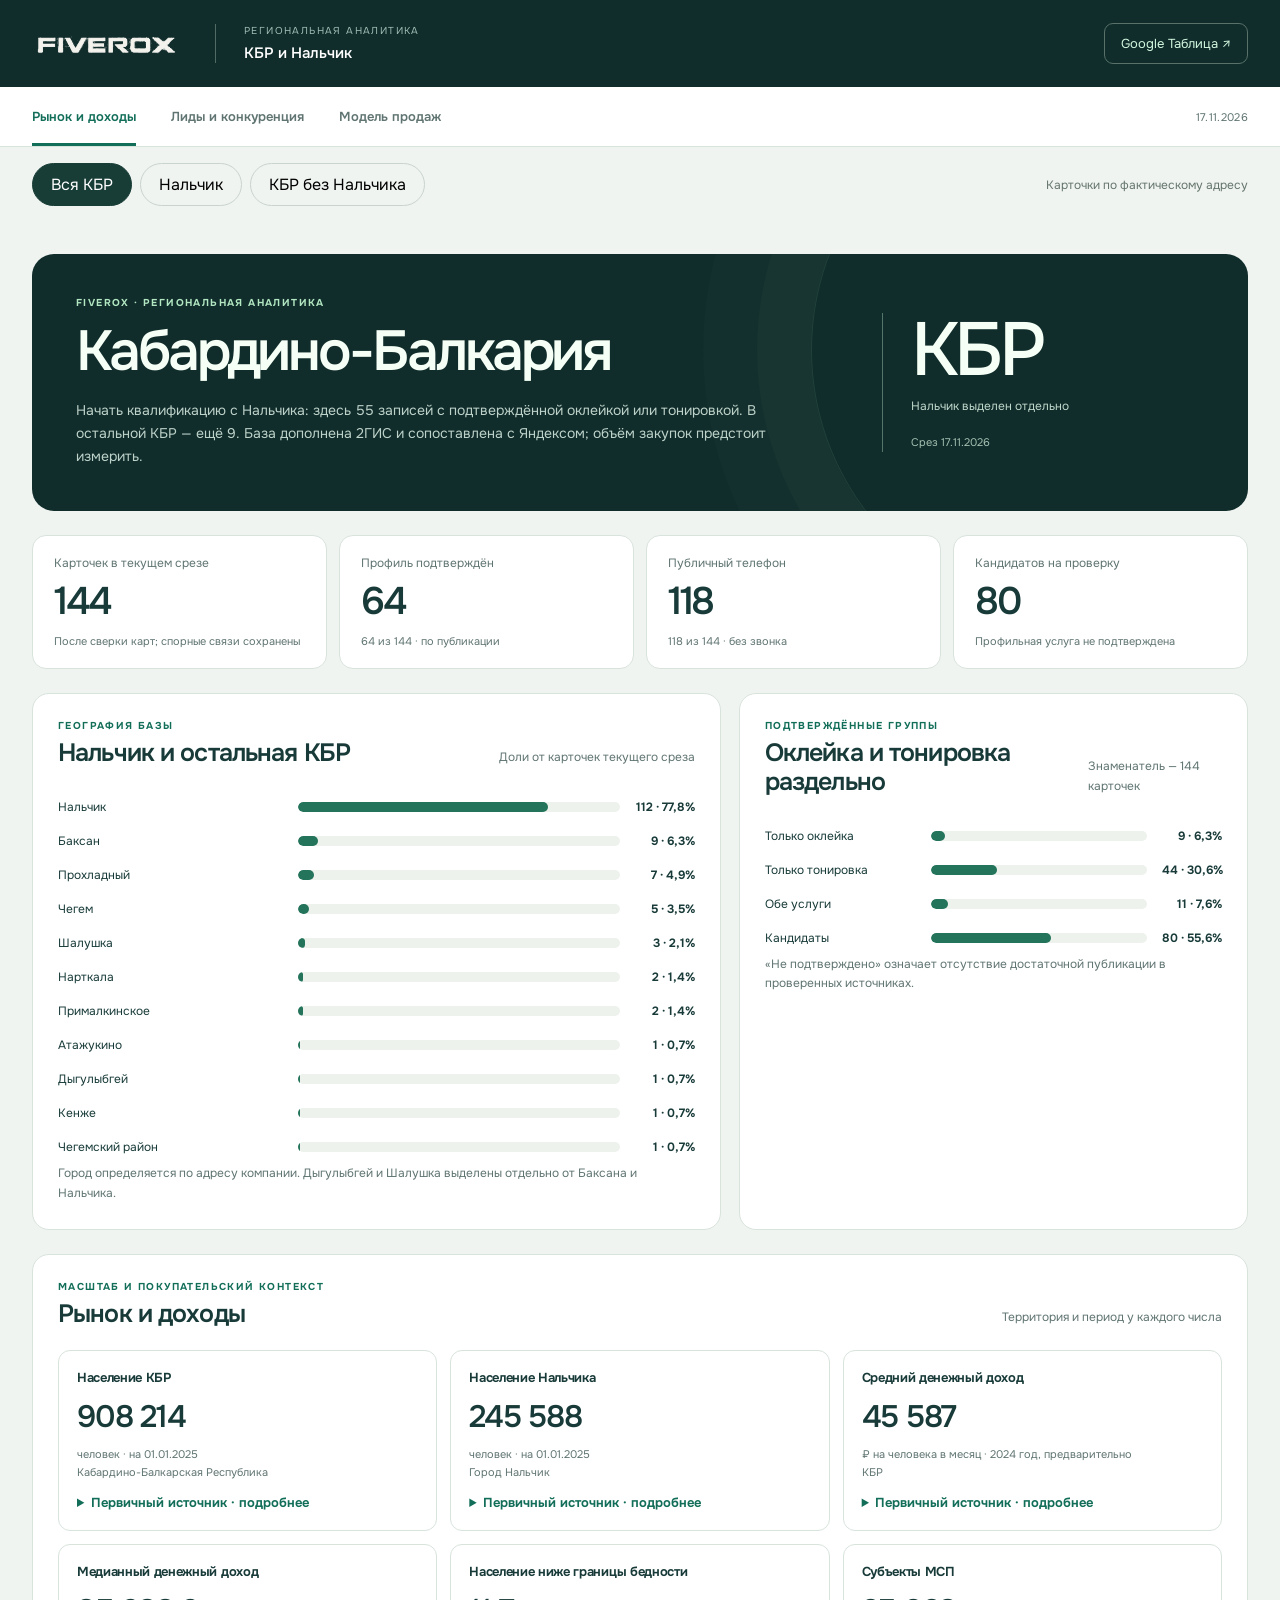
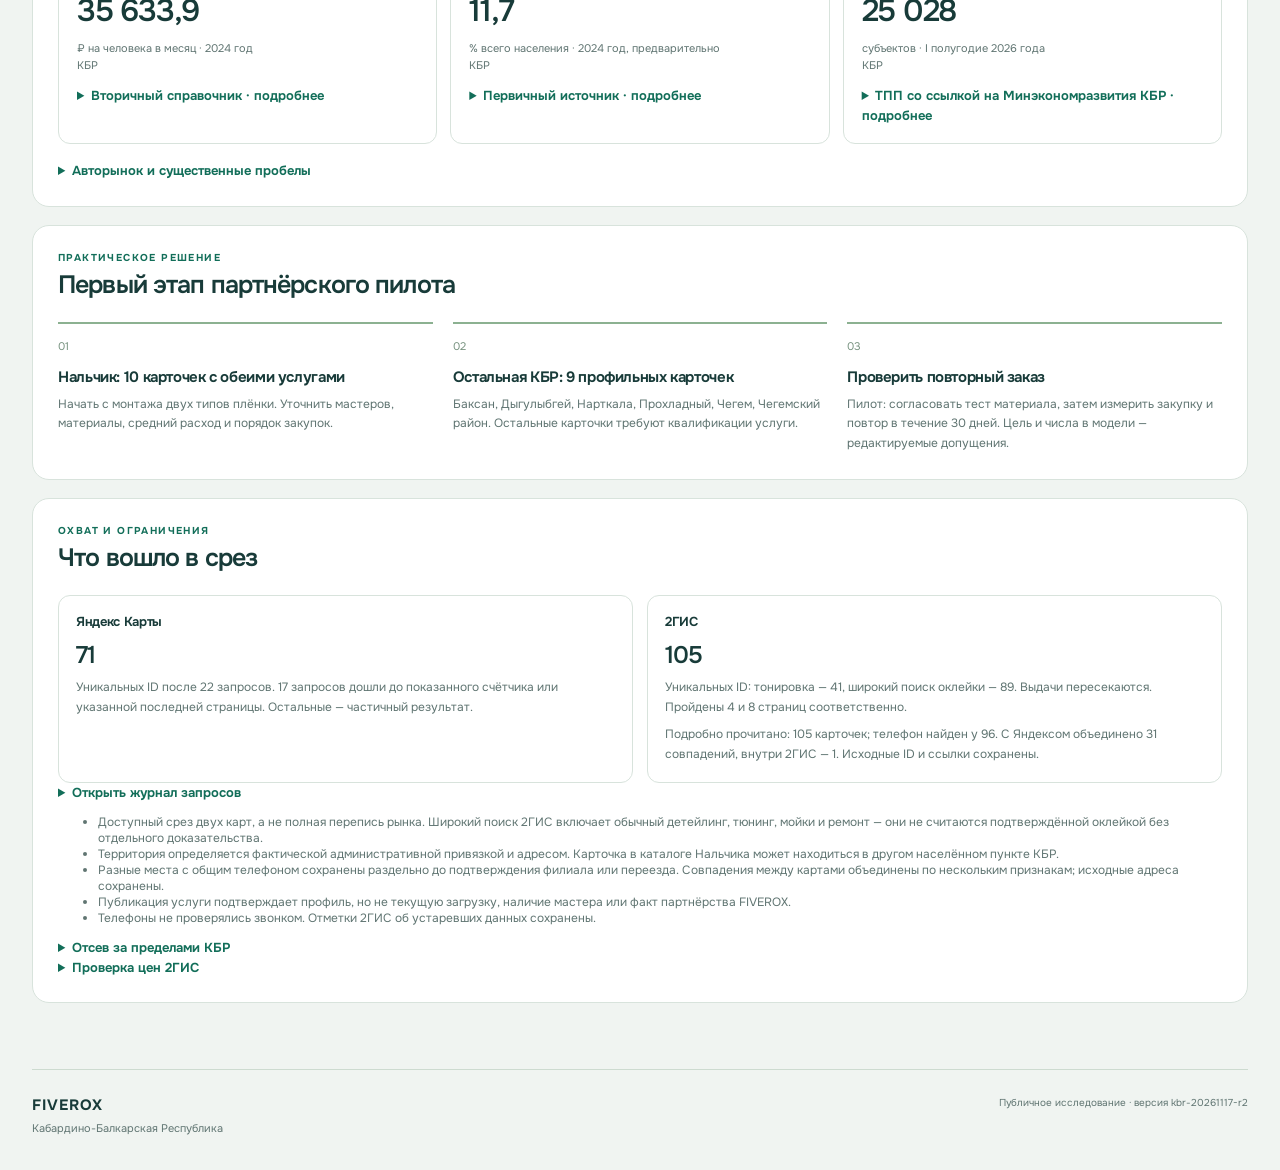
==== index.html @ 587e1ce0 "Publish FIVEROX KBR and Nalchik dashboard: 144 records, 17.11.2026" ====
<!doctype html><html lang="ru"><head><meta charset="utf-8"><meta name="viewport" content="width=device-width,initial-scale=1"><meta name="theme-color" content="#17382e"><title>FIVEROX · КБР и Нальчик</title><meta name="description" content="База партнёров FIVEROX по КБР: Нальчик отдельно, подтверждения оклейки и тонировки, публичные контакты, цены и модель продаж."><style>@font-face{font-family:Onest;src:url('[data-uri]') format('truetype');font-weight:100 900;font-display:swap}
:root{font-family:Onest,Arial,sans-serif;color:#183b39;background:#f0f4f1;--ink:#183b39;--muted:#607572;--line:#d8e3dc;--green:#126e59;--mint:#b8f3cc;--dark:#102c2b;--white:#fff;--amber:#876323;color-scheme:light}
*{box-sizing:border-box}body{margin:0}a{color:var(--green);text-underline-offset:3px}button,input,select{font:inherit}button,select{cursor:pointer}button,a,input,select{touch-action:manipulation}button:focus-visible,a:focus-visible,input:focus-visible,select:focus-visible,summary:focus-visible{outline:3px solid #4b9982;outline-offset:4px}p,h1,h2,h3{margin:0}p{line-height:1.65}.container{width:min(1280px,calc(100% - 64px));margin-inline:auto}.skip{position:fixed;top:-100px;left:20px;z-index:50;background:white;padding:14px}.skip:focus{top:8px}.reading-progress{position:fixed;top:0;left:0;right:0;height:3px;z-index:20}.reading-progress span{display:block;height:100%;background:#91dba5;width:0}.masthead{background:var(--dark);color:white}.brand-row{min-height:87px;display:flex;align-items:center;gap:30px}.brand-row img{display:block;width:153px;height:auto}.region-label{border-left:1px solid #506b65;padding-left:28px;display:grid;gap:6px}.region-label span{font-size:10px;letter-spacing:.14em;text-transform:uppercase;color:#a1bdb5}.region-label strong{font-size:15px;font-weight:550}.sheet-link{margin-left:auto;border:1px solid #58726a;border-radius:9px;padding:11px 16px;color:#d0f6de;text-decoration:none;font-size:13px}.sheet-link span{margin-left:14px}.nav-shell{background:#fff;border-bottom:1px solid var(--line);position:sticky;top:0;z-index:5}.navigation{display:flex;gap:35px;align-items:stretch;min-height:59px}.navigation>a{display:flex;align-items:center;color:var(--muted);font-size:13px;text-decoration:none;position:relative;font-weight:600;white-space:nowrap}.navigation>a[aria-current]{color:var(--green)}.navigation>a[aria-current]:after{content:'';position:absolute;height:3px;background:var(--green);bottom:0;left:0;right:0}.snapshot{margin-left:auto;align-self:center;font-size:11px;letter-spacing:.03em;color:var(--muted)}main{padding-block:32px 48px;min-height:70vh}.hero{display:grid;grid-template-columns:1.65fr .7fr;gap:48px;background:var(--dark);border-radius:22px;color:#f5fff5;overflow:hidden;padding:42px 44px;margin-bottom:24px;position:relative}.hero:after{content:'';position:absolute;right:-95px;top:-170px;width:530px;height:530px;border:1px solid #80ba8f25;border-radius:50%;box-shadow:0 0 0 54px #80ba8f0a,0 0 0 108px #80ba8f07;pointer-events:none}.eyebrow{font-size:10px;letter-spacing:.14em;text-transform:uppercase;font-weight:700;color:var(--green);margin-bottom:12px}.hero .eyebrow{color:#b2e7c2}h1{font-size:clamp(33px,4.4vw,59px);letter-spacing:-.055em;line-height:1.07;font-weight:570;max-width:800px}.hero p{font-size:14px;color:#bdd2c9;max-width:730px;margin-top:18px}.hero .button{margin-top:24px;background:var(--mint);color:#183b2a;border:0}.hero-side{align-self:center;position:relative;z-index:1;border-left:1px solid #54766a;padding-left:28px}.hero-side>strong{font-size:75px;letter-spacing:-.07em;line-height:1;font-weight:500}.hero-side>span{display:block;color:#bfd7ca;font-size:12px;margin-top:10px}.hero-side small{display:block;margin-top:20px;color:#a3bfb0;font-size:11px;line-height:1.6}.metrics{display:grid;grid-template-columns:repeat(4,minmax(0,1fr));gap:12px;margin-bottom:24px}.metric{background:white;border:1px solid var(--line);border-radius:14px;padding:19px 21px;min-width:0}.metric span{display:block;font-size:12px;color:var(--muted)}.metric strong{display:block;font-size:clamp(28px,3vw,40px);font-weight:550;letter-spacing:-.06em;line-height:1.15;margin-block:9px}.metric small{display:block;font-size:11px;line-height:1.5;color:var(--muted)}.metric.accent{background:#e0edde;border-color:#c8ddc6}.panel{background:white;border:1px solid var(--line);border-radius:17px;padding:25px;margin-bottom:18px;min-width:0}.section-head{display:flex;justify-content:space-between;align-items:end;gap:24px;margin-bottom:22px}.section-head .eyebrow{margin-bottom:7px}h2{font-size:25px;line-height:1.15;letter-spacing:-.035em;font-weight:600}h3{font-size:18px;letter-spacing:-.025em;font-weight:650}.section-head p,.note{font-size:12px;color:var(--muted)}.split{display:grid;grid-template-columns:1.15fr .85fr;gap:18px;margin-bottom:6px}.equal{grid-template-columns:1fr 1fr}.chart-list{list-style:none;margin:0;padding:0}.bar-row{display:grid;grid-template-columns:minmax(110px,1.05fr) minmax(25px,1.5fr) 60px;align-items:center;gap:15px;padding:9px 0}.bar-row .label{font-size:12px;text-align:left}.bar-row .number{font-size:12px;font-weight:650;text-align:right;white-space:nowrap}.track{height:10px;border-radius:5px;background:#edf2ed;overflow:hidden}.track>span{display:block;width:var(--value);height:100%;background:#24735b;border-radius:5px}.bar-row button{border:0;background:none;padding:0;text-align:left;color:var(--green);font-size:12px;text-decoration:underline;text-decoration-style:dotted;text-underline-offset:4px}.legend{display:flex;gap:18px;flex-wrap:wrap;font-size:11px;color:var(--muted);margin-top:18px}.legend b{color:var(--ink);font-weight:650}.notice{font-size:12px;line-height:1.65;background:#f0f6ee;border-left:3px solid #719d6e;border-radius:0 8px 8px 0;padding:13px 15px;color:#415c4b}.notice.amber{background:#fcf8eb;border-color:#b69246;color:#715b30}.coverage{display:grid;grid-template-columns:1fr 1fr;gap:14px;margin-top:18px}.coverage-item{border:1px solid var(--line);border-radius:12px;padding:17px}.coverage-item strong{font-size:24px;letter-spacing:-.04em;font-weight:550}.coverage-item h3{font-size:13px;margin-bottom:10px}.coverage-item p{font-size:12px;color:var(--muted);margin-top:8px}.text-link{font-size:12px}.macro-grid{display:grid;grid-template-columns:repeat(3,minmax(0,1fr));gap:13px}.macro-card{border:1px solid var(--line);border-radius:12px;padding:18px}.macro-card .macro-value{display:block;font-size:31px;letter-spacing:-.04em;margin:10px 0;font-weight:550}.macro-card h3{font-size:13px;line-height:1.4}.macro-card p{font-size:11px;color:var(--muted);line-height:1.55}.macro-card a{font-size:11px}.gaps{margin-top:17px}.gaps li{font-size:12px;line-height:1.65;margin-block:7px;color:var(--muted)}.button{display:inline-flex;justify-content:center;align-items:center;gap:12px;border:1px solid #c5d4c8;background:#f5f8f2;color:#245b40;border-radius:8px;padding:10px 14px;font-size:12px;font-weight:650;text-decoration:none;line-height:1.3}.button:hover{background:#e6f1df}.button.secondary{background:white}.toolbar{display:grid;grid-template-columns:1.5fr repeat(3,minmax(0,1fr));gap:12px}.toolbar.secondary{grid-template-columns:repeat(3,minmax(0,1fr))}.toolbar+.toolbar{margin-top:13px}label{display:grid;gap:7px;font-size:11px;color:var(--muted);font-weight:600}input,select{width:100%;min-width:0;min-height:43px;border:1px solid #c5d5c8;background:#fff;border-radius:8px;padding:10px 11px;color:var(--ink);font-size:13px}input:hover,select:hover{border-color:#689d81}.filter-tools{display:flex;justify-content:space-between;gap:14px;align-items:center;margin-top:18px}.filter-count{font-size:12px;color:var(--muted)}.filter-count strong{color:var(--ink)}.filter-actions{display:flex;gap:8px}.selection-stats{display:flex;flex-wrap:wrap;gap:16px 24px;font-size:12px;padding:0 2px 20px;color:var(--muted)}.selection-stats strong{color:var(--ink);font-weight:650}.cards{display:grid;grid-template-columns:repeat(3,minmax(0,1fr));gap:14px;margin-bottom:24px}.lead{background:white;border:1px solid var(--line);border-radius:14px;padding:20px;display:flex;flex-direction:column;min-width:0;gap:12px}.lead-top{display:flex;align-items:start;gap:10px;justify-content:space-between}.lead h3{font-size:20px;overflow-wrap:anywhere}.lead-id{font-size:10px;color:#789085;margin-top:6px}.priority{flex:none;border-radius:5px;padding:5px 7px;background:#edf1eb;font-size:10px;color:#586e60;font-weight:750}.priority.A{color:#236239;background:#ddf1d9}.priority.C{color:#7b7159;background:#f5f0e6}.pills{display:flex;flex-wrap:wrap;gap:6px}.pill{border-radius:100px;padding:5px 8px;font-size:10px;line-height:1.3;font-weight:650;background:#e1f1df;color:#2f683b}.pill.pending{background:#f5efdf;color:#7a632d}.pill.neutral{background:#edf2ed;color:#5d7366}.lead .address{font-size:12px;line-height:1.6;color:var(--muted);min-height:39px;overflow-wrap:anywhere}.lead .phone{font-size:13px;color:var(--ink);text-decoration:none;font-weight:600}.lead .phone.unknown{font-size:12px;font-weight:400;color:var(--muted)}.source-row{display:flex;flex-wrap:wrap;gap:12px;font-size:11px}.lead .card-note{font-size:11px;color:var(--muted);line-height:1.6}.lead>.button{align-self:flex-start;margin-top:auto}.lead .price-note{font-size:11px;color:var(--muted);border-top:1px solid var(--line);padding-top:12px}.empty{border:1px dashed #a4bda7;border-radius:14px;padding:35px;text-align:center;background:#fff;margin-bottom:24px}.empty p{font-size:13px;color:var(--muted);margin-bottom:15px}details>summary{color:var(--green);font-weight:650;font-size:13px;cursor:pointer;line-height:1.5}details[open]>summary{margin-bottom:18px}.pending-grid{display:grid;grid-template-columns:repeat(2,minmax(0,1fr));gap:12px}.pending-card{border:1px solid var(--line);border-radius:11px;padding:16px}.pending-card h3{font-size:14px;margin-bottom:8px}.pending-card p{font-size:12px;color:var(--muted);margin-bottom:8px}.table-wrap{overflow:auto}table{width:100%;border-collapse:collapse;font-size:12px;min-width:620px}td,th{padding:13px 12px;border-bottom:1px solid var(--line);text-align:left;vertical-align:top;line-height:1.5}th{font-size:10px;letter-spacing:.05em;color:var(--muted);background:#f4f7f1;font-weight:650}.model-grid{display:grid;grid-template-columns:1.15fr .85fr;gap:18px}.model-inputs{display:grid;grid-template-columns:repeat(3,minmax(0,1fr));gap:13px}.model-inputs .wide{grid-column:1/-1}.model-output{background:var(--dark);border-radius:15px;padding:26px;color:#f7fff8;position:sticky;top:82px;align-self:start}.model-output .eyebrow{color:#bce1bf}.model-output .output-item{padding:18px 0;border-bottom:1px solid #38544c}.model-output .output-item:last-child{border:0}.output-item span{display:block;font-size:12px;color:#a9c6b6}.output-item strong{display:block;font-size:35px;letter-spacing:-.05em;font-weight:500;margin-top:7px}.output-item.main strong{color:#bcf3c8;font-size:46px}.model-output small{display:block;font-size:11px;line-height:1.6;margin-top:18px;color:#a9c6b6}.error{color:#923f32;font-size:12px;padding:13px;background:#fff0eb;border:1px solid #e1b7a9;border-radius:8px;margin-top:14px}.error[hidden]{display:none}.scenario-grid{display:grid;grid-template-columns:repeat(3,minmax(0,1fr));gap:13px}.scenario-card{border:1px solid var(--line);padding:18px;border-radius:12px}.scenario-card h3{font-size:14px;margin-bottom:10px}.scenario-card strong{font-size:24px;letter-spacing:-.04em}.scenario-card p{font-size:11px;color:var(--muted);margin-top:7px}.plan{display:grid;grid-template-columns:repeat(3,minmax(0,1fr));gap:20px;counter-reset:step}.plan>div{border-top:2px solid #8cb191;padding-top:15px}.plan>div:before{counter-increment:step;content:'0' counter(step);display:block;font-size:11px;color:#789380;margin-bottom:14px}.plan h3{font-size:15px;margin-bottom:8px}.plan p{font-size:12px;color:var(--muted)}.footer{border-top:1px solid #cddbd0;display:flex;justify-content:space-between;gap:20px;align-items:start;padding-block:25px 35px;color:var(--muted);font-size:11px}.footer strong{display:block;color:var(--ink);font-size:15px;margin-bottom:6px;letter-spacing:.06em}.footer p{font-size:10px}dialog{color:var(--ink);width:min(760px,calc(100% - 28px));max-height:88dvh;padding:33px;border:1px solid var(--line);border-radius:18px;overflow:auto}dialog::backdrop{background:#0b2427ad;backdrop-filter:blur(3px)}.close{position:absolute;top:13px;right:13px;width:33px;height:33px;border:0;border-radius:50%;background:#edf4eb;color:var(--ink);font-size:23px}dialog h2{padding-right:25px;margin-bottom:8px}.dialog-section{padding-top:18px;margin-top:19px;border-top:1px solid var(--line)}.dialog-section h3{font-size:14px;margin-bottom:9px}.dialog-section p,.dialog-section li{font-size:12px;line-height:1.7;overflow-wrap:anywhere}.dialog-section ul{padding-left:18px;margin:8px 0}.dialog-section .source-row{margin-top:12px}.dialog-rating{display:flex;gap:20px;font-size:12px;margin-top:15px;color:var(--muted)}.loading{padding:40px}
@media(max-width:1000px){.hero{grid-template-columns:1.8fr .7fr;gap:25px;padding:32px}.hero-side{padding-left:20px}.hero-side>strong{font-size:64px}.cards{grid-template-columns:repeat(2,minmax(0,1fr))}.snapshot{display:none}.toolbar{grid-template-columns:repeat(2,minmax(0,1fr))}.macro-grid{grid-template-columns:repeat(2,minmax(0,1fr))}.model-grid{grid-template-columns:1fr}.model-output{position:static;display:grid;grid-template-columns:repeat(3,minmax(0,1fr));gap:20px}.model-output .eyebrow,.model-output small{grid-column:1/-1}.model-output .output-item{border-bottom:0;padding:0}.output-item.main strong{font-size:35px}.output-item strong{font-size:30px}}
@media(max-width:680px){.container{width:calc(100% - 28px)}.brand-row{min-height:77px;gap:16px;flex-wrap:wrap;padding-block:17px}.brand-row img{width:110px}.region-label{padding-left:14px}.region-label strong{font-size:12px}.region-label span{font-size:8px}.sheet-link{font-size:10px;padding:8px;margin-left:0}.sheet-link span{margin-left:6px}.navigation{gap:0;justify-content:space-between;min-height:55px}.navigation>a{font-size:10px}.hero{grid-template-columns:1fr;padding:27px 23px;gap:25px;border-radius:16px}.hero h1{font-size:36px}.hero-side{display:flex;gap:20px;align-items:center;border-left:0;border-top:1px solid #54766a;padding:20px 0 0}.hero-side>strong{font-size:52px}.hero-side>span{font-size:11px;margin:0;max-width:130px}.hero-side small{display:none}.hero p{font-size:13px}.hero .button{margin-top:20px}.metrics{grid-template-columns:1fr 1fr;gap:9px}.metric{padding:15px}.metric strong{font-size:31px}.metric span{font-size:11px}.metric small{font-size:10px}.split,.equal,.macro-grid,.coverage,.pending-grid,.plan,.scenario-grid{grid-template-columns:1fr}.panel{padding:20px 17px}.section-head{display:block}.section-head p{margin-top:10px}h2{font-size:23px}.bar-row{grid-template-columns:minmax(100px,1fr) minmax(30px,1.4fr) 56px;gap:10px}.cards{grid-template-columns:1fr}.toolbar,.toolbar.secondary{grid-template-columns:1fr 1fr}.toolbar .search-field{grid-column:1/-1}.filter-tools{align-items:start;flex-direction:column}.filter-actions{width:100%}.filter-actions .button{flex:1;padding-inline:10px}.selection-stats{gap:10px 18px}.lead{padding:19px}.model-inputs{grid-template-columns:repeat(2,minmax(0,1fr))}.model-output{grid-template-columns:1fr;gap:5px}.model-output .output-item{padding:14px 0;border-bottom:1px solid #38544c}.model-output .eyebrow{margin:0}.model-output small{margin-top:10px}.footer{flex-direction:column;gap:12px}.dialog-rating{flex-direction:column;gap:6px}dialog{padding:26px 20px}.snapshot{display:none}main{padding-top:20px}}
@media(prefers-reduced-motion:no-preference){html{scroll-behavior:smooth}.button,.lead{transition:background .15s,border-color .15s}.lead:hover{border-color:#92b599}}

.price-detail{padding:18px 0;border-bottom:1px solid #cbded5}.price-detail h4{margin:0 0 10px}.price-detail p{margin:6px 0}.price-note{line-height:1.6}

.scope-wrap{display:flex;gap:8px;flex-wrap:wrap;align-items:center;padding-block:16px}.scope-wrap button{background:transparent;border:1px solid #c8d4cc;padding:10px 18px;border-radius:40px;font:inherit;cursor:pointer}.scope-wrap button[aria-pressed=true]{background:#183c36;color:#fff;border-color:#183c36}.scope-wrap span{margin-left:auto;font-size:12px;color:#64756c}.audit-scroll{overflow:auto}table{border-collapse:collapse;width:100%;font-size:13px}th,td{text-align:left;padding:12px;border-bottom:1px solid #d6dfd5;vertical-align:top}.lead-card{background:#fff;border:1px solid #d9e1d9;border-radius:18px;padding:22px;display:flex;flex-direction:column;gap:12px;min-width:0}.lead-card h3{font-size:20px;overflow-wrap:anywhere}.lead-card button{margin-top:auto}.card-meta{display:flex;justify-content:space-between;gap:10px;font-size:11px;color:#6a7a70}.profile{font-size:13px;font-weight:600;color:#8b7145}.verified{color:#346457}.selection-stats{padding:12px 0;font-size:13px;color:#55685e}.model-inputs,.model-grid{display:grid;grid-template-columns:repeat(3,1fr);gap:20px;margin-block:24px}.model-grid article{background:#f4f6ef;border-radius:12px;padding:20px}.model-grid label,.model-inputs label{display:grid;gap:8px;margin-block:12px;font-size:13px}input,select{max-width:100%;min-width:0}progress{width:100%;height:16px;accent-color:#b39956}.price-entry{border-top:1px solid #d7dfd7;padding-block:14px}.price-entry p{margin-block:8px}.links{display:flex;flex-wrap:wrap;gap:14px;margin-block:20px}dialog h3{margin-top:25px}.notice.small{font-size:12px;padding:10px 16px}.macro-card details{font-size:12px;margin-top:12px}.macro-card details p{margin-block:10px}.gaps p,.gaps ul{margin-block:16px}button:focus-visible,a:focus-visible,input:focus-visible,select:focus-visible{outline:3px solid #ad8a36;outline-offset:3px}@media(max-width:640px){.model-inputs,.model-grid{grid-template-columns:1fr}.scope-wrap span{margin-left:0;width:100%}.scope-wrap button{padding:9px 11px;font-size:13px}.hero-side{min-width:0}.bar-row{grid-template-columns:110px 1fr 75px}.navigation{gap:16px}.navigation a{font-size:12px}.sheet-link{font-size:11px}.region-label{font-size:12px}dialog{max-width:calc(100vw - 24px)}.toolbar.secondary{align-items:stretch}.toolbar.secondary button{width:100%}}</style></head><body><a class="skip" href="#main">К содержимому</a><header class="masthead"><div class="container brand-row"><a href="#market" aria-label="Главная FIVEROX"><img src="[data-uri]" alt="FIVEROX" width="153" height="22"></a><div class="region-label"><span>Региональная аналитика</span><strong>КБР и Нальчик</strong></div><a class="sheet-link" href="https://docs.google.com/spreadsheets/d/17b92eecqi5J616EMa0POBwskFP478aURXoab0mJ0t0c/edit" target="_blank" rel="noopener noreferrer">Google Таблица ↗</a></div></header><div class="nav-shell"><nav class="container navigation" aria-label="Разделы"><a href="#market">Рынок и доходы</a><a href="#leads">Лиды и конкуренция</a><a href="#model">Модель продаж</a><span class="snapshot">17.11.2026</span></nav></div><div class="container scope-wrap" role="group" aria-label="Территория базы"><button data-scope="all" aria-pressed="true">Вся КБР</button><button data-scope="nalchik" aria-pressed="false">Нальчик</button><button data-scope="rest" aria-pressed="false">КБР без Нальчика</button><span>Карточки по фактическому адресу</span></div><main id="main" class="container" tabindex="-1"></main><footer class="container footer"><div><strong>FIVEROX</strong><span>Кабардино-Балкарская Республика</span></div><p>Публичное исследование · версия kbr-20261117-r2</p></footer><dialog id="leadDialog" aria-labelledby="dialogTitle"><button id="closeDialog" class="close" aria-label="Закрыть карточку">×</button><div id="dialogContent"></div></dialog><script type="application/json" id="dataset">{
  "version": "kbr-20261117-r2",
  "date": "2026-11-17",
  "leads": [
    {
      "id": "kbr-y-209394833615",
      "yandexId": "209394833615",
      "name": "Garage3",
      "city": "Нальчик",
      "slice": "Нальчик",
      "address": "Кабардино-Балкарская Республика, Нальчик, улица Мальбахова, 18",
      "phone": "+7 (938) 693-75-45; +7 (928) 691-62-47",
      "websites": [],
      "social": [
        {
          "type": "WhatsApp",
          "url": "https://wa.me/79386937545"
        },
        {
          "type": "WhatsApp",
          "url": "https://wa.me/79286916247"
        },
        {
          "type": "Telegram",
          "url": "https://t.me/+79286916247"
        }
      ],
      "hours": "ежедневно, круглосуточно",
      "source": "Яндекс + 2ГИС",
      "url": "https://yandex.ru/maps/org/209394833615/",
      "twoGisUrl": "https://2gis.ru/nalchik/firm/70000001110512971",
      "wrap": true,
      "tint": true,
      "profile": "Обе услуги",
      "status": "Подтверждён по публикации",
      "wrapEvidence": "Профильная рубрика: оклейка машин",
      "tintEvidence": "Профильная рубрика: тонирование автостёкол; 2ГИС: профильная рубрика «Тонирование автостёкол»",
      "evidenceUrl": "https://yandex.ru/maps/org/209394833615/",
      "date": "2026-11-16",
      "rating": 0,
      "reviews": 1,
      "notes": "2ГИС: Компания следит за актуальностью",
      "prices": [],
      "priceStatus": "Публичная цена не найдена в проверенных источниках",
      "priority": "A",
      "emails": [],
      "sourceRecords": [
        {
          "source": "Яндекс",
          "id": "209394833615",
          "name": "Garage3",
          "address": "Кабардино-Балкарская Республика, Нальчик, улица Мальбахова, 18",
          "phone": "+7 (938) 693-75-45",
          "url": "https://yandex.ru/maps/org/209394833615/",
          "date": "2026-11-16"
        },
        {
          "source": "2ГИС",
          "id": "70000001110512971",
          "name": "Garage3, студия детейлинга",
          "address": "",
          "city": "Нальчик",
          "phones": [
            "+79286916247",
            "+79386937545"
          ],
          "url": "https://2gis.ru/nalchik/firm/70000001110512971",
          "date": "2026-11-17",
          "freshness": "Компания следит за актуальностью",
          "point": {
            "lat": 43.501641,
            "lon": 43.612619
          },
          "profileRead": true,
          "hours": "Пн 09:00–18:00; Вт 09:00–18:00; Ср 09:00–18:00; Чт 09:00–18:00; Пт 09:00–18:00; Сб 09:00–18:00; Вс 09:00–18:00; по предварительной записи",
          "rating": 5,
          "ratingCount": 2,
          "reviews": 2
        }
      ],
      "twoGisIds": [
        "70000001110512971"
      ],
      "twoGisUrls": [
        "https://2gis.ru/nalchik/firm/70000001110512971"
      ],
      "updated": "2026-11-17"
    },
    {
      "id": "kbr-y-152486002721",
      "yandexId": "152486002721",
      "name": "Master auto",
      "city": "Нальчик",
      "slice": "Нальчик",
      "address": "Кабардино-Балкарская Республика, Нальчик, Калининградская улица, 42",
      "phone": "+7 (928) 707-77-71; +7 (988) 922-22-11",
      "websites": [],
      "social": [
        {
          "type": "Перейти в Telegram-канал",
          "url": "http://t.me/masterauto07"
        },
        {
          "type": "WhatsApp",
          "url": "https://wa.me/79889222211"
        },
        {
          "type": "WhatsApp",
          "url": "https://wa.me/79287077771"
        }
      ],
      "hours": "пн-сб 08:30–17:00",
      "source": "Яндекс + 2ГИС",
      "url": "https://yandex.ru/maps/org/152486002721/",
      "twoGisUrl": "https://2gis.ru/nalchik/firm/70000001024578492",
      "wrap": true,
      "tint": true,
      "profile": "Обе услуги",
      "status": "Подтверждён по публикации",
      "wrapEvidence": "Отзывы о выполненной оклейке на карточке: 09.11.2023 и 16.06.2022. Свежесть услуги уточнить.",
      "tintEvidence": "Профильная рубрика: тонирование автостёкол; 2ГИС: профильная рубрика «Тонирование автостёкол»",
      "evidenceUrl": "https://yandex.ru/maps/org/152486002721/",
      "date": "2026-11-16",
      "rating": 4.900000095367432,
      "reviews": 38,
      "notes": "2ГИС: Компания следит за актуальностью",
      "prices": [],
      "priceStatus": "Публичная цена не найдена в проверенных источниках",
      "priority": "A",
      "emails": [],
      "sourceRecords": [
        {
          "source": "Яндекс",
          "id": "152486002721",
          "name": "Master auto",
          "address": "Кабардино-Балкарская Республика, Нальчик, Калининградская улица, 42",
          "phone": "+7 (928) 707-77-71",
          "url": "https://yandex.ru/maps/org/152486002721/",
          "date": "2026-11-16"
        },
        {
          "source": "2ГИС",
          "id": "70000001024578492",
          "name": "master auto, детейлинг-центр",
          "address": "Калининградская улица, 42",
          "city": "Нальчик",
          "phones": [
            "+79889222211",
            "+79287077771"
          ],
          "url": "https://2gis.ru/nalchik/firm/70000001024578492",
          "date": "2026-11-17",
          "freshness": "Компания следит за актуальностью",
          "point": {
            "lat": 43.518814,
            "lon": 43.655637
          },
          "profileRead": true,
          "hours": "Пн 08:30–18:00; Вт 08:30–18:00; Ср 08:30–18:00; Чт 08:30–18:00; Пт 08:30–18:00; Сб 08:30–18:00",
          "rating": null,
          "ratingCount": null,
          "reviews": null
        }
      ],
      "twoGisIds": [
        "70000001024578492"
      ],
      "twoGisUrls": [
        "https://2gis.ru/nalchik/firm/70000001024578492"
      ],
      "updated": "2026-11-17"
    },
    {
      "id": "kbr-y-144656584194",
      "yandexId": "144656584194",
      "name": "Urban",
      "city": "Нальчик",
      "slice": "Нальчик",
      "address": "Кабардино-Балкарская Республика, Нальчик, улица Пачева, 16",
      "phone": "+7 (963) 391-93-39",
      "websites": [],
      "social": [
        {
          "type": "WhatsApp",
          "url": "https://wa.me/79633919339"
        }
      ],
      "hours": "пн-пт 08:00–20:00",
      "source": "Яндекс + 2ГИС",
      "url": "https://yandex.ru/maps/org/144656584194/",
      "twoGisUrl": "https://2gis.ru/nalchik/firm/70000001112869759",
      "wrap": true,
      "tint": true,
      "profile": "Обе услуги",
      "status": "Подтверждён по публикации",
      "wrapEvidence": "Профильная рубрика: оклейка машин",
      "tintEvidence": "Профильная рубрика: тонирование автостёкол; 2ГИС: профильная рубрика «Тонирование автостёкол»",
      "evidenceUrl": "https://yandex.ru/maps/org/144656584194/",
      "date": "2026-11-16",
      "rating": 4.300000190734863,
      "reviews": 4,
      "notes": "2ГИС: Компания следит за актуальностью",
      "prices": [],
      "priceStatus": "Публичная цена не найдена в проверенных источниках",
      "priority": "A",
      "emails": [],
      "sourceRecords": [
        {
          "source": "Яндекс",
          "id": "144656584194",
          "name": "Urban",
          "address": "Кабардино-Балкарская Республика, Нальчик, улица Пачева, 16",
          "phone": "+7 (963) 391-93-39",
          "url": "https://yandex.ru/maps/org/144656584194/",
          "date": "2026-11-16"
        },
        {
          "source": "2ГИС",
          "id": "70000001112869759",
          "name": "Urban, автомойка",
          "address": "улица Пачева, 16",
          "city": "Нальчик",
          "phones": [
            "+79633919339"
          ],
          "url": "https://2gis.ru/nalchik/firm/70000001112869759",
          "date": "2026-11-17",
          "freshness": "Компания следит за актуальностью",
          "point": {
            "lat": 43.483166,
            "lon": 43.598682
          },
          "profileRead": true,
          "hours": "Пн 08:00–20:00; Вт 08:00–20:00; Ср 08:00–20:00; Чт 08:00–20:00; Пт 08:00–20:00",
          "rating": null,
          "ratingCount": null,
          "reviews": null
        }
      ],
      "twoGisIds": [
        "70000001112869759"
      ],
      "twoGisUrls": [
        "https://2gis.ru/nalchik/firm/70000001112869759"
      ],
      "updated": "2026-11-17"
    },
    {
      "id": "kbr-y-73761013693",
      "yandexId": "73761013693",
      "name": "Z. M. Detail studio",
      "city": "Нальчик",
      "slice": "Нальчик",
      "address": "Кабардино-Балкарская Республика, Нальчик, район Телемеханика",
      "phone": "+7 (967) 417-76-66",
      "websites": [],
      "social": [],
      "hours": "ежедневно, 10:00–22:00",
      "source": "Яндекс + 2ГИС",
      "url": "https://yandex.ru/maps/org/73761013693/",
      "twoGisUrl": "https://2gis.ru/nalchik/firm/70000001116817532",
      "wrap": true,
      "tint": true,
      "profile": "Обе услуги",
      "status": "Подтверждён по публикации",
      "wrapEvidence": "бронирование автомобиля; антигравийная пленка",
      "tintEvidence": "2ГИС: профильная рубрика «Тонирование автостёкол»",
      "evidenceUrl": "https://yandex.ru/maps/org/73761013693/",
      "date": "2026-11-16",
      "rating": 4.300000190734863,
      "reviews": 5,
      "notes": "Точный уличный адрес не указан; Адрес 2ГИС: Экскаваторный переулок, 5. Сопоставлено по контактам/названию и координатам; расхождение адресов уточнить.",
      "prices": [],
      "priceStatus": "Публичная цена не найдена в проверенных источниках",
      "priority": "A",
      "emails": [],
      "sourceRecords": [
        {
          "source": "Яндекс",
          "id": "73761013693",
          "name": "Z. M. Detail studio",
          "address": "Кабардино-Балкарская Республика, Нальчик, район Телемеханика",
          "phone": "+7 (967) 417-76-66",
          "url": "https://yandex.ru/maps/org/73761013693/",
          "date": "2026-11-16"
        },
        {
          "source": "2ГИС",
          "id": "70000001116817532",
          "name": "ZM, детейлинг студия",
          "address": "Экскаваторный переулок, 5",
          "city": "Нальчик",
          "phones": [
            "+79674177666"
          ],
          "url": "https://2gis.ru/nalchik/firm/70000001116817532",
          "date": "2026-11-17",
          "freshness": "",
          "point": {
            "lat": 43.491695,
            "lon": 43.62864
          },
          "profileRead": true,
          "hours": "Пн 09:00–18:00; Вт 09:00–18:00; Ср 09:00–18:00; Чт 09:00–18:00; Пт 09:00–18:00; Сб 09:00–18:00; Вс 09:00–18:00",
          "rating": null,
          "ratingCount": null,
          "reviews": null
        }
      ],
      "twoGisIds": [
        "70000001116817532"
      ],
      "twoGisUrls": [
        "https://2gis.ru/nalchik/firm/70000001116817532"
      ],
      "updated": "2026-11-17"
    },
    {
      "id": "kbr-y-206751104093",
      "yandexId": "206751104093",
      "name": "Автосервис",
      "city": "Нальчик",
      "slice": "Нальчик",
      "address": "Кабардино-Балкарская Республика, Нальчик, улица 2-й Таманской Дивизии, 134",
      "phone": "+7 (928) 708-88-70",
      "websites": [],
      "social": [],
      "hours": "пн-сб 09:00–19:00",
      "source": "Яндекс",
      "url": "https://yandex.ru/maps/org/206751104093/",
      "twoGisUrl": "",
      "wrap": true,
      "tint": true,
      "profile": "Обе услуги",
      "status": "Подтверждён по публикации",
      "wrapEvidence": "бронирование пленкой",
      "tintEvidence": "тонировка стекол",
      "evidenceUrl": "https://yandex.ru/maps/org/206751104093/",
      "date": "2026-11-16",
      "rating": 4.599999904632568,
      "reviews": 14,
      "notes": "Разные адреса. Сохранены раздельно; филиал или переезд уточнить. Связанные ID: 190026785511; Сам по себе общий телефон не означает дубль. Разные точки сохранены до подтверждения филиала/переезда. Связанные ID: kbr-y-190026785511",
      "prices": [],
      "priceStatus": "Публичная цена не найдена в проверенных источниках",
      "priority": "A",
      "emails": [],
      "sourceRecords": [
        {
          "source": "Яндекс",
          "id": "206751104093",
          "name": "Автосервис",
          "address": "Кабардино-Балкарская Республика, Нальчик, улица 2-й Таманской Дивизии, 134",
          "phone": "+7 (928) 708-88-70",
          "url": "https://yandex.ru/maps/org/206751104093/",
          "date": "2026-11-16"
        }
      ],
      "twoGisIds": [],
      "twoGisUrls": []
    },
    {
      "id": "kbr-y-16774353307",
      "yandexId": "16774353307",
      "name": "Автостудия 999",
      "city": "Нальчик",
      "slice": "Нальчик",
      "address": "Кабардино-Балкарская Республика, Нальчик, улица Мальбахова, 3А",
      "phone": "+7 (928) 075-69-99",
      "websites": [
        "https://avtostudio999.clients.site/",
        "http://taplink.cc/avtostudio999"
      ],
      "social": [
        {
          "type": "youtube",
          "url": "https://www.youtube.com/channel/UC3hAv39XGAq28BhICL4a5ng"
        },
        {
          "type": "whatsapp",
          "url": "https://wa.me/79280756999"
        },
        {
          "type": "telegram",
          "url": "https://t.me/avtostudio999"
        },
        {
          "type": "vkontakte",
          "url": "https://vk.ru/avtostudio999"
        }
      ],
      "hours": "пн-сб 09:30–19:00",
      "source": "Яндекс + 2ГИС",
      "url": "https://yandex.ru/maps/org/16774353307/",
      "twoGisUrl": "https://2gis.ru/nalchik/firm/70000001034149475",
      "wrap": true,
      "tint": true,
      "profile": "Обе услуги",
      "status": "Подтверждён по публикации",
      "wrapEvidence": "бронирование пленкой; оклейка салона; автовинил; антигравийная пленка; бронирование автомобиля; Установка защитной бронепленки на кузов автомобиля и установка защитной пленки в салоне",
      "tintEvidence": "тонировка стекол; тонировка; Тонировка стекол по ГОСТу; 2ГИС: профильная рубрика «Тонирование автостёкол»",
      "evidenceUrl": "https://yandex.ru/maps/org/16774353307/",
      "date": "2026-11-16",
      "rating": 4.900000095367432,
      "reviews": 62,
      "notes": "2ГИС: Данные давно не обновлялись",
      "prices": [],
      "priceStatus": "Заглушки 1 ₽ исключены",
      "priority": "A",
      "emails": [],
      "sourceRecords": [
        {
          "source": "Яндекс",
          "id": "16774353307",
          "name": "Автостудия 999",
          "address": "Кабардино-Балкарская Республика, Нальчик, улица Мальбахова, 3А",
          "phone": "+7 (928) 075-69-99",
          "url": "https://yandex.ru/maps/org/16774353307/",
          "date": "2026-11-16"
        },
        {
          "source": "2ГИС",
          "id": "70000001034149475",
          "name": "Автостудия 999, центр тюнинга и детейлинга",
          "address": "улица Мальбахова, 3а",
          "city": "Нальчик",
          "phones": [
            "+79280756999"
          ],
          "url": "https://2gis.ru/nalchik/firm/70000001034149475",
          "date": "2026-11-17",
          "freshness": "Данные давно не обновлялись",
          "point": {
            "lat": 43.494183,
            "lon": 43.609696
          },
          "profileRead": true,
          "hours": "Пн 09:30–19:00; Вт 09:30–19:00; Ср 09:30–19:00; Чт 09:30–19:00; Пт 09:30–19:00; Сб 09:30–19:00",
          "rating": 5,
          "ratingCount": 23,
          "reviews": 19
        }
      ],
      "twoGisIds": [
        "70000001034149475"
      ],
      "twoGisUrls": [
        "https://2gis.ru/nalchik/firm/70000001034149475"
      ],
      "updated": "2026-11-17"
    },
    {
      "id": "kbr-y-210801187514",
      "yandexId": "210801187514",
      "name": "Детейлинг студия",
      "city": "Нальчик",
      "slice": "Нальчик",
      "address": "Кабардино-Балкарская Республика, Нальчик, улица Комарова, 167/6",
      "phone": "+7 (988) 724-70-23",
      "websites": [],
      "social": [],
      "hours": "ежедневно, 09:00–20:00",
      "source": "Яндекс",
      "url": "https://yandex.ru/maps/org/210801187514/",
      "twoGisUrl": "",
      "wrap": true,
      "tint": true,
      "profile": "Обе услуги",
      "status": "Подтверждён по публикации",
      "wrapEvidence": "антигравийная пленка; бронирование автомобиля",
      "tintEvidence": "Профильная рубрика: тонирование автостёкол; тонировка",
      "evidenceUrl": "https://yandex.ru/maps/org/210801187514/",
      "date": "2026-11-16",
      "rating": 0,
      "reviews": 1,
      "notes": "",
      "prices": [],
      "priceStatus": "Публичная цена не найдена в проверенных источниках",
      "priority": "A",
      "emails": [],
      "sourceRecords": [
        {
          "source": "Яндекс",
          "id": "210801187514",
          "name": "Детейлинг студия",
          "address": "Кабардино-Балкарская Республика, Нальчик, улица Комарова, 167/6",
          "phone": "+7 (988) 724-70-23",
          "url": "https://yandex.ru/maps/org/210801187514/",
          "date": "2026-11-16"
        }
      ],
      "twoGisIds": [],
      "twoGisUrls": []
    },
    {
      "id": "kbr-y-1251761324",
      "yandexId": "1251761324",
      "name": "Тонировка",
      "city": "Нальчик",
      "slice": "Нальчик",
      "address": "Кабардино-Балкарская Республика, Нальчик, Кабардинская улица, 157",
      "phone": "+7 (903) 496-06-06; +7 (928) 910-36-66",
      "websites": [],
      "social": [],
      "hours": "пн-сб 09:00–17:00",
      "source": "Яндекс",
      "url": "https://yandex.ru/maps/org/1251761324/",
      "twoGisUrl": "",
      "wrap": true,
      "tint": true,
      "profile": "Обе услуги",
      "status": "Подтверждён по публикации",
      "wrapEvidence": "автовинил",
      "tintEvidence": "Профильная рубрика: тонирование автостёкол",
      "evidenceUrl": "https://yandex.ru/maps/org/1251761324/",
      "date": "2026-11-16",
      "rating": 0,
      "reviews": 0,
      "notes": "",
      "prices": [],
      "priceStatus": "Публичная цена не найдена в проверенных источниках",
      "priority": "A",
      "emails": [],
      "sourceRecords": [
        {
          "source": "Яндекс",
          "id": "1251761324",
          "name": "Тонировка",
          "address": "Кабардино-Балкарская Республика, Нальчик, Кабардинская улица, 157",
          "phone": "+7 (903) 496-06-06; +7 (928) 910-36-66",
          "url": "https://yandex.ru/maps/org/1251761324/",
          "date": "2026-11-16"
        }
      ],
      "twoGisIds": [],
      "twoGisUrls": []
    },
    {
      "id": "kbr-y-127129996418",
      "yandexId": "127129996418",
      "name": "Тонировка-авто, детейлинг-центр",
      "city": "Нальчик",
      "slice": "Нальчик",
      "address": "Кабардино-Балкарская Республика, Нальчик, улица Мечиева, 209",
      "phone": "+7 (928) 706-00-10",
      "websites": [],
      "social": [],
      "hours": "пн-пт 10:00–20:00",
      "source": "Яндекс + 2ГИС",
      "url": "https://yandex.ru/maps/org/127129996418/",
      "twoGisUrl": "https://2gis.ru/nalchik/firm/70000001054921533",
      "wrap": true,
      "tint": true,
      "profile": "Обе услуги",
      "status": "Подтверждён по публикации",
      "wrapEvidence": "Профильная рубрика: оклейка машин; бронирование автомобиля; антигравийная пленка",
      "tintEvidence": "Профильная рубрика: тонирование автостёкол; 2ГИС: профильная рубрика «Тонирование автостёкол»",
      "evidenceUrl": "https://yandex.ru/maps/org/127129996418/",
      "date": "2026-11-16",
      "rating": 0,
      "reviews": 0,
      "notes": "Адрес 2ГИС: улица Мечиева, 207. Сопоставлено по контактам/названию и координатам; расхождение адресов уточнить.; 2ГИС: Данные давно не обновлялись; Разные или неподтверждённые места. Сохранены раздельно; филиал или переезд уточнить. Связанные ID: kbr-g-70000001112994324; Сам по себе общий телефон не означает дубль. Разные точки сохранены до подтверждения филиала/переезда. Связанные ID: kbr-g-70000001112994324",
      "prices": [],
      "priceStatus": "Публичная цена не найдена в проверенных источниках",
      "priority": "A",
      "emails": [],
      "sourceRecords": [
        {
          "source": "Яндекс",
          "id": "127129996418",
          "name": "Тонировка-авто, детейлинг-центр",
          "address": "Кабардино-Балкарская Республика, Нальчик, улица Мечиева, 209",
          "phone": "+7 (928) 706-00-10",
          "url": "https://yandex.ru/maps/org/127129996418/",
          "date": "2026-11-16"
        },
        {
          "source": "2ГИС",
          "id": "70000001054921533",
          "name": "Тонировка-авто, детейлинг-центр",
          "address": "улица Мечиева, 207",
          "city": "Нальчик",
          "phones": [
            "+79287060010"
          ],
          "url": "https://2gis.ru/nalchik/firm/70000001054921533",
          "date": "2026-11-17",
          "freshness": "Данные давно не обновлялись",
          "point": {
            "lat": 43.493574,
            "lon": 43.604523
          },
          "profileRead": true,
          "hours": "Пн 10:00–20:00; Вт 10:00–20:00; Ср 10:00–20:00; Чт 10:00–20:00; Пт 10:00–20:00; Сб 10:00–20:00; по предварительной записи",
          "rating": null,
          "ratingCount": null,
          "reviews": null
        }
      ],
      "twoGisIds": [
        "70000001054921533"
      ],
      "twoGisUrls": [
        "https://2gis.ru/nalchik/firm/70000001054921533"
      ],
      "updated": "2026-11-17"
    },
    {
      "id": "kbr-g-70000001116307122",
      "yandexId": "",
      "name": "Центр оклейки",
      "city": "Нальчик",
      "slice": "Нальчик",
      "address": "Кабардино-Балкарская Республика, Нальчик",
      "phone": "+7 (963) 169-99-38; +7 (963) 168-17-69",
      "websites": [],
      "social": [],
      "hours": "Пн 09:00–18:00; Вт 09:00–18:00; Ср 09:00–18:00; Чт 09:00–18:00; Пт 09:00–18:00; Сб 09:00–18:00; Вс 09:00–18:00; по предварительной записи",
      "source": "2ГИС",
      "url": "https://2gis.ru/nalchik/firm/70000001116307122",
      "twoGisUrl": "https://2gis.ru/nalchik/firm/70000001116307122",
      "twoGisIds": [
        "70000001116307122"
      ],
      "twoGisUrls": [
        "https://2gis.ru/nalchik/firm/70000001116307122"
      ],
      "wrap": true,
      "tint": true,
      "wrapEvidence": "2ГИС: название / описание «Центр оклейки»",
      "tintEvidence": "2ГИС: профильная рубрика «Тонирование автостёкол»",
      "evidenceUrl": "https://2gis.ru/nalchik/firm/70000001116307122",
      "date": "2026-11-17",
      "rating": null,
      "reviews": null,
      "notes": "Точный уличный адрес не опубликован в 2ГИС; сохранены координаты и административная привязка.; 2ГИС: Данные давно не обновлялись; Разные или неподтверждённые места. Сохранены раздельно; филиал или переезд уточнить. Связанные ID: kbr-y-158340307232; Сам по себе общий телефон не означает дубль. Разные точки сохранены до подтверждения филиала/переезда. Связанные ID: kbr-y-158340307232",
      "prices": [],
      "priceStatus": "Публичная цена на оклейку/тонировку не найдена в проверенных источниках",
      "sourceRecords": [
        {
          "source": "2ГИС",
          "id": "70000001116307122",
          "name": "Центр оклейки",
          "address": "",
          "city": "Нальчик",
          "phones": [
            "+79631699938",
            "+79631681769"
          ],
          "url": "https://2gis.ru/nalchik/firm/70000001116307122",
          "date": "2026-11-17",
          "freshness": "Данные давно не обновлялись",
          "point": {
            "lat": 43.504398,
            "lon": 43.603628
          },
          "profileRead": true,
          "hours": "Пн 09:00–18:00; Вт 09:00–18:00; Ср 09:00–18:00; Чт 09:00–18:00; Пт 09:00–18:00; Сб 09:00–18:00; Вс 09:00–18:00; по предварительной записи",
          "rating": null,
          "ratingCount": null,
          "reviews": null
        }
      ],
      "emails": [],
      "profile": "Обе услуги",
      "status": "Подтверждён по публикации",
      "priority": "A"
    },
    {
      "id": "kbr-g-70000001095230694",
      "yandexId": "",
      "name": "500",
      "city": "Нальчик",
      "slice": "Нальчик",
      "address": "Кабардино-Балкарская Республика, Нальчик",
      "phone": "+7 (909) 489-90-00; +7 (903) 496-60-99; +7 (967) 938-11-66",
      "websites": [],
      "social": [
        {
          "type": "WhatsApp",
          "url": "https://wa.me/79094899000"
        },
        {
          "type": "WhatsApp",
          "url": "https://wa.me/79679381166"
        },
        {
          "type": "WhatsApp",
          "url": "https://wa.me/79034966099"
        }
      ],
      "hours": "Пн 09:00–17:00; Вт 09:00–17:00; Ср 09:00–17:00; Чт 09:00–17:00; Пт 09:00–17:00; Сб 09:00–17:00; Вс 09:00–17:00",
      "source": "2ГИС",
      "url": "https://2gis.ru/nalchik/firm/70000001095230694",
      "twoGisUrl": "https://2gis.ru/nalchik/firm/70000001095230694",
      "twoGisIds": [
        "70000001095230694"
      ],
      "twoGisUrls": [
        "https://2gis.ru/nalchik/firm/70000001095230694"
      ],
      "wrap": false,
      "tint": true,
      "wrapEvidence": "",
      "tintEvidence": "2ГИС: профильная рубрика «Тонирование автостёкол»",
      "evidenceUrl": "https://2gis.ru/nalchik/firm/70000001095230694",
      "date": "2026-11-17",
      "rating": null,
      "reviews": null,
      "notes": "Точный уличный адрес не опубликован в 2ГИС; сохранены координаты и административная привязка.; 2ГИС: Данные давно не обновлялись; Сам по себе общий телефон не означает дубль. Разные точки сохранены до подтверждения филиала/переезда. Связанные ID: kbr-g-70000001093747518",
      "prices": [],
      "priceStatus": "Публичная цена на оклейку/тонировку не найдена в проверенных источниках",
      "sourceRecords": [
        {
          "source": "2ГИС",
          "id": "70000001095230694",
          "name": "500, мастерская по тонированию автомобилей",
          "address": "",
          "city": "Нальчик",
          "phones": [
            "+79094899000",
            "+79034966099",
            "+79679381166"
          ],
          "url": "https://2gis.ru/nalchik/firm/70000001095230694",
          "date": "2026-11-17",
          "freshness": "Данные давно не обновлялись",
          "point": {
            "lat": 43.508906,
            "lon": 43.670818
          },
          "profileRead": true,
          "hours": "Пн 09:00–17:00; Вт 09:00–17:00; Ср 09:00–17:00; Чт 09:00–17:00; Пт 09:00–17:00; Сб 09:00–17:00; Вс 09:00–17:00",
          "rating": null,
          "ratingCount": null,
          "reviews": null
        }
      ],
      "emails": [],
      "profile": "Тонировка",
      "status": "Подтверждён по публикации",
      "priority": "B"
    },
    {
      "id": "kbr-g-70000001103939288",
      "yandexId": "",
      "name": "Abn_studio",
      "city": "Нальчик",
      "slice": "Нальчик",
      "address": "Кабардино-Балкарская Республика, Нальчик, улица Шарданова, 6",
      "phone": "+7 (988) 932-97-83; +7 (967) 421-32-32",
      "websites": [],
      "social": [
        {
          "type": "WhatsApp",
          "url": "https://wa.me/79889329783"
        },
        {
          "type": "WhatsApp",
          "url": "https://wa.me/79674213232"
        }
      ],
      "hours": "Пн 09:00–18:00; Вт 09:00–18:00; Ср 09:00–18:00; Чт 09:00–18:00; Пт 09:00–18:00; Сб 09:00–18:00; Вс 09:00–18:00",
      "source": "2ГИС",
      "url": "https://2gis.ru/nalchik/firm/70000001103939288",
      "twoGisUrl": "https://2gis.ru/nalchik/firm/70000001103939288",
      "twoGisIds": [
        "70000001103939288"
      ],
      "twoGisUrls": [
        "https://2gis.ru/nalchik/firm/70000001103939288"
      ],
      "wrap": false,
      "tint": true,
      "wrapEvidence": "",
      "tintEvidence": "2ГИС: профильная рубрика «Тонирование автостёкол»",
      "evidenceUrl": "https://2gis.ru/nalchik/firm/70000001103939288",
      "date": "2026-11-17",
      "rating": 5,
      "reviews": 1,
      "notes": "2ГИС: Данные давно не обновлялись",
      "prices": [],
      "priceStatus": "Публичная цена на оклейку/тонировку не найдена в проверенных источниках",
      "sourceRecords": [
        {
          "source": "2ГИС",
          "id": "70000001103939288",
          "name": "Abn_studio, автомастерская по тонировке стёкол и бронированию салона",
          "address": "улица Шарданова, 6",
          "city": "Нальчик",
          "phones": [
            "+79889329783",
            "+79674213232"
          ],
          "url": "https://2gis.ru/nalchik/firm/70000001103939288",
          "date": "2026-11-17",
          "freshness": "Данные давно не обновлялись",
          "point": {
            "lat": 43.494041,
            "lon": 43.580359
          },
          "profileRead": true,
          "hours": "Пн 09:00–18:00; Вт 09:00–18:00; Ср 09:00–18:00; Чт 09:00–18:00; Пт 09:00–18:00; Сб 09:00–18:00; Вс 09:00–18:00",
          "rating": 5,
          "ratingCount": 1,
          "reviews": 1
        }
      ],
      "emails": [],
      "profile": "Тонировка",
      "status": "Подтверждён по публикации",
      "priority": "B"
    },
    {
      "id": "kbr-y-158340307232",
      "yandexId": "158340307232",
      "name": "Albi",
      "city": "Нальчик",
      "slice": "Нальчик",
      "address": "Кабардино-Балкарская Республика, Нальчик, переулок Монтажников, 1",
      "phone": "+7 (963) 169-99-38",
      "websites": [
        "https://albi.clients.site/"
      ],
      "social": [
        {
          "type": "whatsapp",
          "url": "https://wa.me/message/PUUDRDACC3L2N1"
        },
        {
          "type": "WhatsApp",
          "url": "https://wa.me/79631699938"
        }
      ],
      "hours": "ежедневно, 09:00–19:00",
      "source": "Яндекс + 2ГИС",
      "url": "https://yandex.ru/maps/org/158340307232/",
      "twoGisUrl": "https://2gis.ru/nalchik/firm/70000001060241419",
      "wrap": true,
      "tint": false,
      "profile": "Оклейка",
      "status": "Подтверждён по публикации",
      "wrapEvidence": "антигравийная пленка; бронирование автомобиля; Бронирование авто полиуретановой плёнкой любой сложности",
      "tintEvidence": "",
      "evidenceUrl": "https://yandex.ru/maps/org/158340307232/",
      "date": "2026-11-16",
      "rating": 4.300000190734863,
      "reviews": 4,
      "notes": "2ГИС: Компания следит за актуальностью; Разные или неподтверждённые места. Сохранены раздельно; филиал или переезд уточнить. Связанные ID: kbr-g-70000001116307122; Сам по себе общий телефон не означает дубль. Разные точки сохранены до подтверждения филиала/переезда. Связанные ID: kbr-g-70000001116307122",
      "prices": [
        {
          "leadId": "kbr-y-158340307232",
          "service": "Бронирование авто полиуретановой плёнкой любой сложности",
          "scope": "Объём не указан",
          "value": 1000.0,
          "type": "Опубликованная сумма",
          "url": "https://yandex.ru/maps/org/158340307232/prices/",
          "date": "2026-11-16",
          "note": "В карточке нет состава работ и единицы расчёта. Не цена полной оклейки.",
          "status": "Требует уточнения объёма"
        }
      ],
      "priceStatus": "Есть опубликованные суммы с оговорками",
      "priority": "B",
      "emails": [],
      "sourceRecords": [
        {
          "source": "Яндекс",
          "id": "158340307232",
          "name": "Albi",
          "address": "Кабардино-Балкарская Республика, Нальчик, переулок Монтажников, 1",
          "phone": "+7 (963) 169-99-38",
          "url": "https://yandex.ru/maps/org/158340307232/",
          "date": "2026-11-16"
        },
        {
          "source": "2ГИС",
          "id": "70000001060241419",
          "name": "Albi, студия детейлинга",
          "address": "",
          "city": "Нальчик",
          "phones": [
            "+79631699938"
          ],
          "url": "https://2gis.ru/nalchik/firm/70000001060241419",
          "date": "2026-11-17",
          "freshness": "Компания следит за актуальностью",
          "point": {
            "lat": 43.498312,
            "lon": 43.575248
          },
          "profileRead": true,
          "hours": "Пн 09:00–19:00; Вт 09:00–19:00; Ср 09:00–19:00; Чт 09:00–19:00; Пт 09:00–19:00; Сб 09:00–19:00; Вс 09:00–19:00; по предварительной записи",
          "rating": 5,
          "ratingCount": 3,
          "reviews": 2
        }
      ],
      "twoGisIds": [
        "70000001060241419"
      ],
      "twoGisUrls": [
        "https://2gis.ru/nalchik/firm/70000001060241419"
      ],
      "updated": "2026-11-17"
    },
    {
      "id": "kbr-g-70000001062616798",
      "yandexId": "",
      "name": "Auto House",
      "city": "Нальчик",
      "slice": "Нальчик",
      "address": "Кабардино-Балкарская Республика, Нальчик, улица Ахохова, 102Б",
      "phone": "+7 (999) 727-51-51; +7 (967) 415-51-51",
      "websites": [],
      "social": [
        {
          "type": "WhatsApp",
          "url": "https://wa.me/79674155151"
        }
      ],
      "hours": "Пн 10:00–19:00; Вт 10:00–19:00; Ср 10:00–19:00; Чт 10:00–19:00; Пт 10:00–19:00; Сб 10:00–19:00; Вс 10:00–19:00",
      "source": "2ГИС",
      "url": "https://2gis.ru/nalchik/firm/70000001062616798",
      "twoGisUrl": "https://2gis.ru/nalchik/firm/70000001062616798",
      "twoGisIds": [
        "70000001062616798"
      ],
      "twoGisUrls": [
        "https://2gis.ru/nalchik/firm/70000001062616798"
      ],
      "wrap": false,
      "tint": true,
      "wrapEvidence": "",
      "tintEvidence": "2ГИС: профильная рубрика «Тонирование автостёкол»",
      "evidenceUrl": "https://2gis.ru/nalchik/firm/70000001062616798",
      "date": "2026-11-17",
      "rating": 2.3,
      "reviews": 1,
      "notes": "2ГИС: Компания следит за актуальностью",
      "prices": [],
      "priceStatus": "Публичная цена на оклейку/тонировку не найдена в проверенных источниках",
      "sourceRecords": [
        {
          "source": "2ГИС",
          "id": "70000001062616798",
          "name": "Auto House, студия детейлинга",
          "address": "улица Ахохова, 102Б",
          "city": "Нальчик",
          "phones": [
            "+79997275151",
            "+79674155151"
          ],
          "url": "https://2gis.ru/nalchik/firm/70000001062616798",
          "date": "2026-11-17",
          "freshness": "Компания следит за актуальностью",
          "point": {
            "lat": 43.496278,
            "lon": 43.603839
          },
          "profileRead": true,
          "hours": "Пн 10:00–19:00; Вт 10:00–19:00; Ср 10:00–19:00; Чт 10:00–19:00; Пт 10:00–19:00; Сб 10:00–19:00; Вс 10:00–19:00",
          "rating": 2.3,
          "ratingCount": 2,
          "reviews": 1
        }
      ],
      "emails": [],
      "profile": "Тонировка",
      "status": "Подтверждён по публикации",
      "priority": "B"
    },
    {
      "id": "kbr-y-42766836300",
      "yandexId": "42766836300",
      "name": "AutoKush",
      "city": "Нальчик",
      "slice": "Нальчик",
      "address": "Кабардино-Балкарская Республика, Нальчик, Надречная улица, 40",
      "phone": "+7 (994) 444-01-66",
      "websites": [],
      "social": [],
      "hours": "ежедневно, 10:00–20:00",
      "source": "Яндекс",
      "url": "https://yandex.ru/maps/org/42766836300/",
      "twoGisUrl": "",
      "wrap": true,
      "tint": false,
      "profile": "Оклейка",
      "status": "Подтверждён по публикации",
      "wrapEvidence": "бронирование автомобиля; антигравийная пленка",
      "tintEvidence": "",
      "evidenceUrl": "https://yandex.ru/maps/org/42766836300/",
      "date": "2026-11-16",
      "rating": 0,
      "reviews": 1,
      "notes": "",
      "prices": [],
      "priceStatus": "Публичная цена не найдена в проверенных источниках",
      "priority": "B",
      "emails": [],
      "sourceRecords": [
        {
          "source": "Яндекс",
          "id": "42766836300",
          "name": "AutoKush",
          "address": "Кабардино-Балкарская Республика, Нальчик, Надречная улица, 40",
          "phone": "+7 (994) 444-01-66",
          "url": "https://yandex.ru/maps/org/42766836300/",
          "date": "2026-11-16"
        }
      ],
      "twoGisIds": [],
      "twoGisUrls": []
    },
    {
      "id": "kbr-g-70000001116307132",
      "yandexId": "",
      "name": "BR performance",
      "city": "Нальчик",
      "slice": "Нальчик",
      "address": "Кабардино-Балкарская Республика, Нальчик, Эльбрусская улица, 27/1",
      "phone": "+7 (938) 082-32-26",
      "websites": [],
      "social": [
        {
          "type": "WhatsApp",
          "url": "https://wa.me/79380823226"
        }
      ],
      "hours": "Пн 09:00–19:00; Вт 09:00–19:00; Ср 09:00–19:00; Чт 09:00–19:00; Пт 09:00–19:00; Сб 09:00–19:00; Вс 09:00–19:00; по предварительной записи",
      "source": "2ГИС",
      "url": "https://2gis.ru/nalchik/firm/70000001116307132",
      "twoGisUrl": "https://2gis.ru/nalchik/firm/70000001116307132",
      "twoGisIds": [
        "70000001116307132"
      ],
      "twoGisUrls": [
        "https://2gis.ru/nalchik/firm/70000001116307132"
      ],
      "wrap": false,
      "tint": true,
      "wrapEvidence": "",
      "tintEvidence": "2ГИС: профильная рубрика «Тонирование автостёкол»",
      "evidenceUrl": "https://2gis.ru/nalchik/firm/70000001116307132",
      "date": "2026-11-17",
      "rating": null,
      "reviews": null,
      "notes": "2ГИС: Данные давно не обновлялись",
      "prices": [],
      "priceStatus": "Публичная цена на оклейку/тонировку не найдена в проверенных источниках",
      "sourceRecords": [
        {
          "source": "2ГИС",
          "id": "70000001116307132",
          "name": "BR performance, студия детелинга",
          "address": "Эльбрусская улица, 27/1",
          "city": "Нальчик",
          "phones": [
            "+79380823226"
          ],
          "url": "https://2gis.ru/nalchik/firm/70000001116307132",
          "date": "2026-11-17",
          "freshness": "Данные давно не обновлялись",
          "point": {
            "lat": 43.503922,
            "lon": 43.604266
          },
          "profileRead": true,
          "hours": "Пн 09:00–19:00; Вт 09:00–19:00; Ср 09:00–19:00; Чт 09:00–19:00; Пт 09:00–19:00; Сб 09:00–19:00; Вс 09:00–19:00; по предварительной записи",
          "rating": null,
          "ratingCount": null,
          "reviews": null
        }
      ],
      "emails": [],
      "profile": "Тонировка",
      "status": "Подтверждён по публикации",
      "priority": "B"
    },
    {
      "id": "kbr-g-70000001089712901",
      "yandexId": "",
      "name": "Car style",
      "city": "Нальчик",
      "slice": "Нальчик",
      "address": "Кабардино-Балкарская Республика, Нальчик, Ингушская улица, 8а",
      "phone": "+7 (928) 076-32-10; +7 (988) 929-98-87",
      "websites": [],
      "social": [
        {
          "type": "WhatsApp",
          "url": "https://wa.me/79889299887"
        },
        {
          "type": "WhatsApp",
          "url": "https://wa.me/79280763210"
        }
      ],
      "hours": "Пн 11:00–19:00; Вт 11:00–19:00; Ср 11:00–19:00; Чт 11:00–19:00; Пт 11:00–19:00; Сб 11:00–19:00; Вс 11:00–19:00",
      "source": "2ГИС",
      "url": "https://2gis.ru/nalchik/firm/70000001089712901",
      "twoGisUrl": "https://2gis.ru/nalchik/firm/70000001089712901",
      "twoGisIds": [
        "70000001089712901"
      ],
      "twoGisUrls": [
        "https://2gis.ru/nalchik/firm/70000001089712901"
      ],
      "wrap": false,
      "tint": true,
      "wrapEvidence": "",
      "tintEvidence": "2ГИС: профильная рубрика «Тонирование автостёкол»",
      "evidenceUrl": "https://2gis.ru/nalchik/firm/70000001089712901",
      "date": "2026-11-17",
      "rating": null,
      "reviews": null,
      "notes": "2ГИС: Компания следит за актуальностью",
      "prices": [],
      "priceStatus": "Публичная цена на оклейку/тонировку не найдена в проверенных источниках",
      "sourceRecords": [
        {
          "source": "2ГИС",
          "id": "70000001089712901",
          "name": "Car style, детейлинг-студия",
          "address": "Ингушская улица, 8а",
          "city": "Нальчик",
          "phones": [
            "+79280763210",
            "+79889299887"
          ],
          "url": "https://2gis.ru/nalchik/firm/70000001089712901",
          "date": "2026-11-17",
          "freshness": "Компания следит за актуальностью",
          "point": {
            "lat": 43.5013,
            "lon": 43.652299
          },
          "profileRead": true,
          "hours": "Пн 11:00–19:00; Вт 11:00–19:00; Ср 11:00–19:00; Чт 11:00–19:00; Пт 11:00–19:00; Сб 11:00–19:00; Вс 11:00–19:00",
          "rating": null,
          "ratingCount": null,
          "reviews": null
        }
      ],
      "emails": [],
      "profile": "Тонировка",
      "status": "Подтверждён по публикации",
      "priority": "B"
    },
    {
      "id": "kbr-g-70000001095979547",
      "yandexId": "",
      "name": "Carera",
      "city": "Нальчик",
      "slice": "Нальчик",
      "address": "Кабардино-Балкарская Республика, Нальчик",
      "phone": "+7 (988) 938-39-99",
      "websites": [],
      "social": [
        {
          "type": "WhatsApp",
          "url": "https://wa.me/79889383999"
        }
      ],
      "hours": "Пн 00:00–24:00; Вт 00:00–24:00; Ср 00:00–24:00; Чт 00:00–24:00; Пт 00:00–24:00; Сб 00:00–24:00; Вс 00:00–24:00",
      "source": "2ГИС",
      "url": "https://2gis.ru/nalchik/firm/70000001095979547",
      "twoGisUrl": "https://2gis.ru/nalchik/firm/70000001095979547",
      "twoGisIds": [
        "70000001095979547"
      ],
      "twoGisUrls": [
        "https://2gis.ru/nalchik/firm/70000001095979547"
      ],
      "wrap": false,
      "tint": true,
      "wrapEvidence": "",
      "tintEvidence": "2ГИС: профильная рубрика «Тонирование автостёкол»",
      "evidenceUrl": "https://2gis.ru/nalchik/firm/70000001095979547",
      "date": "2026-11-17",
      "rating": null,
      "reviews": null,
      "notes": "Точный уличный адрес не опубликован в 2ГИС; сохранены координаты и административная привязка.; 2ГИС: Компания следит за актуальностью",
      "prices": [],
      "priceStatus": "Публичная цена на оклейку/тонировку не найдена в проверенных источниках",
      "sourceRecords": [
        {
          "source": "2ГИС",
          "id": "70000001095979547",
          "name": "Carera, студия детейлинга",
          "address": "",
          "city": "Нальчик",
          "phones": [
            "+79889383999"
          ],
          "url": "https://2gis.ru/nalchik/firm/70000001095979547",
          "date": "2026-11-17",
          "freshness": "Компания следит за актуальностью",
          "point": {
            "lat": 43.496836,
            "lon": 43.575619
          },
          "profileRead": true,
          "hours": "Пн 00:00–24:00; Вт 00:00–24:00; Ср 00:00–24:00; Чт 00:00–24:00; Пт 00:00–24:00; Сб 00:00–24:00; Вс 00:00–24:00",
          "rating": null,
          "ratingCount": null,
          "reviews": null
        }
      ],
      "emails": [],
      "profile": "Тонировка",
      "status": "Подтверждён по публикации",
      "priority": "B"
    },
    {
      "id": "kbr-g-70000001116576441",
      "yandexId": "",
      "name": "Cars Evolution",
      "city": "Нальчик",
      "slice": "Нальчик",
      "address": "Кабардино-Балкарская Республика, Нальчик, Калининградская улица, 14",
      "phone": "+7 (906) 485-89-66",
      "websites": [],
      "social": [
        {
          "type": "Telegram",
          "url": "https://t.me/semenov_111"
        }
      ],
      "hours": "Пн 09:00–21:00; Вт 09:00–21:00; Ср 09:00–21:00; Чт 09:00–21:00; Пт 09:00–21:00; Сб 09:00–21:00; Вс 09:00–21:00",
      "source": "2ГИС",
      "url": "https://2gis.ru/nalchik/firm/70000001116576441",
      "twoGisUrl": "https://2gis.ru/nalchik/firm/70000001116576441",
      "twoGisIds": [
        "70000001116576441"
      ],
      "twoGisUrls": [
        "https://2gis.ru/nalchik/firm/70000001116576441"
      ],
      "wrap": false,
      "tint": true,
      "wrapEvidence": "",
      "tintEvidence": "2ГИС: профильная рубрика «Тонирование автостёкол»",
      "evidenceUrl": "https://2gis.ru/nalchik/firm/70000001116576441",
      "date": "2026-11-17",
      "rating": 5,
      "reviews": 7,
      "notes": "2ГИС: Компания следит за актуальностью",
      "prices": [],
      "priceStatus": "Публичная цена на оклейку/тонировку не найдена в проверенных источниках",
      "sourceRecords": [
        {
          "source": "2ГИС",
          "id": "70000001116576441",
          "name": "Cars Evolution, студия детейлинга",
          "address": "Калининградская улица, 14",
          "city": "Нальчик",
          "phones": [
            "+79064858966"
          ],
          "url": "https://2gis.ru/nalchik/firm/70000001116576441",
          "date": "2026-11-17",
          "freshness": "Компания следит за актуальностью",
          "point": {
            "lat": 43.514081,
            "lon": 43.662976
          },
          "profileRead": true,
          "hours": "Пн 09:00–21:00; Вт 09:00–21:00; Ср 09:00–21:00; Чт 09:00–21:00; Пт 09:00–21:00; Сб 09:00–21:00; Вс 09:00–21:00",
          "rating": 5,
          "ratingCount": 8,
          "reviews": 7
        }
      ],
      "emails": [],
      "profile": "Тонировка",
      "status": "Подтверждён по публикации",
      "priority": "B"
    },
    {
      "id": "kbr-g-70000001117020879",
      "yandexId": "",
      "name": "Complex Auto",
      "city": "Нальчик",
      "slice": "Нальчик",
      "address": "Кабардино-Балкарская Республика, Нальчик, улица Калмыкова, 246а",
      "phone": "+7 (928) 709-89-39",
      "websites": [],
      "social": [
        {
          "type": "WhatsApp",
          "url": "https://wa.me/79287098939"
        }
      ],
      "hours": "Пн 09:00–20:00; Вт 09:00–20:00; Ср 09:00–20:00; Чт 09:00–20:00; Пт 09:00–20:00; Сб 09:00–20:00; Вс 09:00–20:00",
      "source": "2ГИС",
      "url": "https://2gis.ru/nalchik/firm/70000001117020879",
      "twoGisUrl": "https://2gis.ru/nalchik/firm/70000001117020879",
      "twoGisIds": [
        "70000001117020879",
        "70000001117020883"
      ],
      "twoGisUrls": [
        "https://2gis.ru/nalchik/firm/70000001117020879",
        "https://2gis.ru/nalchik/firm/70000001117020883"
      ],
      "wrap": false,
      "tint": true,
      "wrapEvidence": "",
      "tintEvidence": "2ГИС: профильная рубрика «Тонирование автостёкол»",
      "evidenceUrl": "https://2gis.ru/nalchik/firm/70000001117020879",
      "date": "2026-11-17",
      "rating": null,
      "reviews": null,
      "notes": "Совпадение карточек 2ГИС: Complex Auto и Mr.Car Perfomance: один опубликованный телефон +7 928 709-89-39, одинаковый адрес — Калмыкова, 246а, Нальчик, координаты различаются примерно на 5 м. Сохранены обе исходные карточки как соответствия одной точки.",
      "prices": [],
      "priceStatus": "Публичная цена на оклейку/тонировку не найдена в проверенных источниках",
      "sourceRecords": [
        {
          "source": "2ГИС",
          "id": "70000001117020879",
          "name": "Complex Auto, студия тонировки авто",
          "address": "улица Калмыкова, 246а",
          "city": "Нальчик",
          "phones": [
            "+79287098939"
          ],
          "url": "https://2gis.ru/nalchik/firm/70000001117020879",
          "date": "2026-11-17",
          "freshness": "",
          "point": {
            "lat": 43.478467,
            "lon": 43.644458
          },
          "profileRead": true,
          "hours": "Пн 09:00–20:00; Вт 09:00–20:00; Ср 09:00–20:00; Чт 09:00–20:00; Пт 09:00–20:00; Сб 09:00–20:00; Вс 09:00–20:00",
          "rating": null,
          "ratingCount": null,
          "reviews": null
        },
        {
          "source": "2ГИС",
          "id": "70000001117020883",
          "name": "Mr.Car Perfomance, студия детейлинга",
          "address": "улица Калмыкова, 246а",
          "city": "Нальчик",
          "phones": [
            "+79287098939"
          ],
          "url": "https://2gis.ru/nalchik/firm/70000001117020883",
          "date": "2026-11-17",
          "freshness": "",
          "point": {
            "lat": 43.478511,
            "lon": 43.644443
          },
          "profileRead": true,
          "hours": "Пн 09:00–20:00; Вт 09:00–20:00; Ср 09:00–20:00; Чт 09:00–20:00; Пт 09:00–20:00; Сб 09:00–20:00; Вс 09:00–20:00",
          "rating": null,
          "ratingCount": null,
          "reviews": null
        }
      ],
      "emails": [],
      "aliases": [
        "Mr.Car Perfomance"
      ],
      "profile": "Тонировка",
      "status": "Подтверждён по публикации",
      "priority": "B"
    },
    {
      "id": "kbr-y-189486834642",
      "yandexId": "189486834642",
      "name": "Crystal car 07",
      "city": "Нальчик",
      "slice": "Нальчик",
      "address": "Кабардино-Балкарская Республика, Нальчик, улица Кирова, 42",
      "phone": "+7 (918) 727-07-23; +7 (963) 407-75-01",
      "websites": [],
      "social": [
        {
          "type": "WhatsApp",
          "url": "https://wa.me/79634077501"
        },
        {
          "type": "WhatsApp",
          "url": "https://wa.me/79187270723"
        }
      ],
      "hours": "ежедневно, 09:00–20:00",
      "source": "Яндекс + 2ГИС",
      "url": "https://yandex.ru/maps/org/189486834642/",
      "twoGisUrl": "https://2gis.ru/nalchik/firm/70000001098603501",
      "wrap": false,
      "tint": true,
      "profile": "Тонировка",
      "status": "Подтверждён по публикации",
      "wrapEvidence": "",
      "tintEvidence": "Профильная рубрика: тонирование автостёкол; 2ГИС: профильная рубрика «Тонирование автостёкол»",
      "evidenceUrl": "https://yandex.ru/maps/org/189486834642/",
      "date": "2026-11-16",
      "rating": 4.199999809265137,
      "reviews": 6,
      "notes": "2ГИС: Данные давно не обновлялись",
      "prices": [],
      "priceStatus": "Публичная цена не найдена в проверенных источниках",
      "priority": "B",
      "emails": [],
      "sourceRecords": [
        {
          "source": "Яндекс",
          "id": "189486834642",
          "name": "Crystal car 07",
          "address": "Кабардино-Балкарская Республика, Нальчик, улица Кирова, 42",
          "phone": "+7 (918) 727-07-23; +7 (963) 407-75-01",
          "url": "https://yandex.ru/maps/org/189486834642/",
          "date": "2026-11-16"
        },
        {
          "source": "2ГИС",
          "id": "70000001098603501",
          "name": "Crystal car 07, автомастерская тонировки",
          "address": "улица Кирова, 42",
          "city": "Нальчик",
          "phones": [
            "+79187270723",
            "+79634077501"
          ],
          "url": "https://2gis.ru/nalchik/firm/70000001098603501",
          "date": "2026-11-17",
          "freshness": "Данные давно не обновлялись",
          "point": {
            "lat": 43.484007,
            "lon": 43.586449
          },
          "profileRead": true,
          "hours": "Пн 09:00–20:00; Вт 09:00–20:00; Ср 09:00–20:00; Чт 09:00–20:00; Пт 09:00–20:00; Сб 09:00–20:00; Вс 09:00–20:00",
          "rating": null,
          "ratingCount": null,
          "reviews": null
        }
      ],
      "twoGisIds": [
        "70000001098603501"
      ],
      "twoGisUrls": [
        "https://2gis.ru/nalchik/firm/70000001098603501"
      ],
      "updated": "2026-11-17"
    },
    {
      "id": "kbr-g-70000001116259156",
      "yandexId": "",
      "name": "Detaling lord",
      "city": "Нальчик",
      "slice": "Нальчик",
      "address": "Кабардино-Балкарская Республика, Нальчик, улица Шарданова, 62",
      "phone": "+7 (905) 435-20-10; +7 (903) 493-97-43",
      "websites": [],
      "social": [
        {
          "type": "WhatsApp",
          "url": "https://wa.me/79054352010"
        },
        {
          "type": "WhatsApp",
          "url": "https://wa.me/79034939743"
        }
      ],
      "hours": "Пн 09:00–18:00; Вт 09:00–18:00; Ср 09:00–18:00; Чт 09:00–18:00; Пт 09:00–18:00; Сб 09:00–18:00; Вс 09:00–18:00",
      "source": "2ГИС",
      "url": "https://2gis.ru/nalchik/firm/70000001116259156",
      "twoGisUrl": "https://2gis.ru/nalchik/firm/70000001116259156",
      "twoGisIds": [
        "70000001116259156"
      ],
      "twoGisUrls": [
        "https://2gis.ru/nalchik/firm/70000001116259156"
      ],
      "wrap": false,
      "tint": true,
      "wrapEvidence": "",
      "tintEvidence": "2ГИС: профильная рубрика «Тонирование автостёкол»",
      "evidenceUrl": "https://2gis.ru/nalchik/firm/70000001116259156",
      "date": "2026-11-17",
      "rating": null,
      "reviews": null,
      "notes": "2ГИС: Данные давно не обновлялись",
      "prices": [],
      "priceStatus": "Публичная цена на оклейку/тонировку не найдена в проверенных источниках",
      "sourceRecords": [
        {
          "source": "2ГИС",
          "id": "70000001116259156",
          "name": "Detaling lord, студия детелинга",
          "address": "улица Шарданова, 62",
          "city": "Нальчик",
          "phones": [
            "+79054352010",
            "+79034939743"
          ],
          "url": "https://2gis.ru/nalchik/firm/70000001116259156",
          "date": "2026-11-17",
          "freshness": "Данные давно не обновлялись",
          "point": {
            "lat": 43.504217,
            "lon": 43.600801
          },
          "profileRead": true,
          "hours": "Пн 09:00–18:00; Вт 09:00–18:00; Ср 09:00–18:00; Чт 09:00–18:00; Пт 09:00–18:00; Сб 09:00–18:00; Вс 09:00–18:00",
          "rating": null,
          "ratingCount": null,
          "reviews": null
        }
      ],
      "emails": [],
      "profile": "Тонировка",
      "status": "Подтверждён по публикации",
      "priority": "B"
    },
    {
      "id": "kbr-g-70000001116817483",
      "yandexId": "",
      "name": "Haut",
      "city": "Нальчик",
      "slice": "Нальчик",
      "address": "Кабардино-Балкарская Республика, Нальчик",
      "phone": "+7 (960) 422-40-05",
      "websites": [],
      "social": [
        {
          "type": "Telegram",
          "url": "https://t.me/+79604224005"
        }
      ],
      "hours": "Пн 09:00–18:00; Вт 09:00–18:00; Ср 09:00–18:00; Чт 09:00–18:00; Пт 09:00–18:00; Сб 09:00–18:00; Вс 09:00–18:00",
      "source": "2ГИС",
      "url": "https://2gis.ru/nalchik/firm/70000001116817483",
      "twoGisUrl": "https://2gis.ru/nalchik/firm/70000001116817483",
      "twoGisIds": [
        "70000001116817483"
      ],
      "twoGisUrls": [
        "https://2gis.ru/nalchik/firm/70000001116817483"
      ],
      "wrap": false,
      "tint": true,
      "wrapEvidence": "",
      "tintEvidence": "2ГИС: профильная рубрика «Тонирование автостёкол»",
      "evidenceUrl": "https://2gis.ru/nalchik/firm/70000001116817483",
      "date": "2026-11-17",
      "rating": null,
      "reviews": null,
      "notes": "Точный уличный адрес не опубликован в 2ГИС; сохранены координаты и административная привязка.; 2ГИС: Компания следит за актуальностью",
      "prices": [],
      "priceStatus": "Публичная цена на оклейку/тонировку не найдена в проверенных источниках",
      "sourceRecords": [
        {
          "source": "2ГИС",
          "id": "70000001116817483",
          "name": "Haut, детейлинг студия",
          "address": "",
          "city": "Нальчик",
          "phones": [
            "+79604224005"
          ],
          "url": "https://2gis.ru/nalchik/firm/70000001116817483",
          "date": "2026-11-17",
          "freshness": "Компания следит за актуальностью",
          "point": {
            "lat": 43.49213,
            "lon": 43.628984
          },
          "profileRead": true,
          "hours": "Пн 09:00–18:00; Вт 09:00–18:00; Ср 09:00–18:00; Чт 09:00–18:00; Пт 09:00–18:00; Сб 09:00–18:00; Вс 09:00–18:00",
          "rating": null,
          "ratingCount": null,
          "reviews": null
        }
      ],
      "emails": [],
      "profile": "Тонировка",
      "status": "Подтверждён по публикации",
      "priority": "B"
    },
    {
      "id": "kbr-g-70000001113084152",
      "yandexId": "",
      "name": "Kingsman",
      "city": "Нальчик",
      "slice": "Нальчик",
      "address": "Кабардино-Балкарская Республика, Нальчик",
      "phone": "+7 (938) 666-88-00; +7 (963) 005-07-05",
      "websites": [],
      "social": [
        {
          "type": "WhatsApp",
          "url": "https://wa.me/79630050705"
        },
        {
          "type": "WhatsApp",
          "url": "https://wa.me/79386668800"
        }
      ],
      "hours": "Пн 09:30–19:30; Вт 09:30–19:30; Ср 09:30–19:30; Чт 09:30–19:30; Пт 09:30–19:30; Сб 09:30–19:30; Вс 09:30–19:30",
      "source": "2ГИС",
      "url": "https://2gis.ru/nalchik/firm/70000001113084152",
      "twoGisUrl": "https://2gis.ru/nalchik/firm/70000001113084152",
      "twoGisIds": [
        "70000001113084152"
      ],
      "twoGisUrls": [
        "https://2gis.ru/nalchik/firm/70000001113084152"
      ],
      "wrap": false,
      "tint": true,
      "wrapEvidence": "",
      "tintEvidence": "2ГИС: профильная рубрика «Тонирование автостёкол»",
      "evidenceUrl": "https://2gis.ru/nalchik/firm/70000001113084152",
      "date": "2026-11-17",
      "rating": null,
      "reviews": null,
      "notes": "Точный уличный адрес не опубликован в 2ГИС; сохранены координаты и административная привязка.; 2ГИС: Данные давно не обновлялись",
      "prices": [],
      "priceStatus": "Публичная цена на оклейку/тонировку не найдена в проверенных источниках",
      "sourceRecords": [
        {
          "source": "2ГИС",
          "id": "70000001113084152",
          "name": "Kingsman, автосервис",
          "address": "",
          "city": "Нальчик",
          "phones": [
            "+79386668800",
            "+79630050705"
          ],
          "url": "https://2gis.ru/nalchik/firm/70000001113084152",
          "date": "2026-11-17",
          "freshness": "Данные давно не обновлялись",
          "point": {
            "lat": 43.498618,
            "lon": 43.647931
          },
          "profileRead": true,
          "hours": "Пн 09:30–19:30; Вт 09:30–19:30; Ср 09:30–19:30; Чт 09:30–19:30; Пт 09:30–19:30; Сб 09:30–19:30; Вс 09:30–19:30",
          "rating": null,
          "ratingCount": null,
          "reviews": null
        }
      ],
      "emails": [],
      "profile": "Тонировка",
      "status": "Подтверждён по публикации",
      "priority": "B"
    },
    {
      "id": "kbr-g-70000001104234441",
      "yandexId": "",
      "name": "Kit",
      "city": "Нальчик",
      "slice": "Нальчик",
      "address": "Кабардино-Балкарская Республика, Нальчик",
      "phone": "+7 (918) 721-12-93",
      "websites": [],
      "social": [
        {
          "type": "Telegram",
          "url": "https://t.me/+79187211293"
        }
      ],
      "hours": "Пн 09:00–22:00; Вт 09:00–22:00; Ср 09:00–22:00; Чт 09:00–22:00; Пт 09:00–22:00; Сб 09:00–22:00; Вс 09:00–22:00; по предварительной записи",
      "source": "2ГИС",
      "url": "https://2gis.ru/nalchik/firm/70000001104234441",
      "twoGisUrl": "https://2gis.ru/nalchik/firm/70000001104234441",
      "twoGisIds": [
        "70000001104234441"
      ],
      "twoGisUrls": [
        "https://2gis.ru/nalchik/firm/70000001104234441"
      ],
      "wrap": true,
      "tint": false,
      "wrapEvidence": "2ГИС: название / описание «Kit, студия детейлинга и обклейки кузова»",
      "tintEvidence": "",
      "evidenceUrl": "https://2gis.ru/nalchik/firm/70000001104234441",
      "date": "2026-11-17",
      "rating": 5,
      "reviews": 1,
      "notes": "Точный уличный адрес не опубликован в 2ГИС; сохранены координаты и административная привязка.; 2ГИС: Компания следит за актуальностью",
      "prices": [],
      "priceStatus": "Публичная цена на оклейку/тонировку не найдена в проверенных источниках",
      "sourceRecords": [
        {
          "source": "2ГИС",
          "id": "70000001104234441",
          "name": "Kit, студия детейлинга и обклейки кузова",
          "address": "",
          "city": "Нальчик",
          "phones": [
            "+79187211293"
          ],
          "url": "https://2gis.ru/nalchik/firm/70000001104234441",
          "date": "2026-11-17",
          "freshness": "Компания следит за актуальностью",
          "point": {
            "lat": 43.504178,
            "lon": 43.599
          },
          "profileRead": true,
          "hours": "Пн 09:00–22:00; Вт 09:00–22:00; Ср 09:00–22:00; Чт 09:00–22:00; Пт 09:00–22:00; Сб 09:00–22:00; Вс 09:00–22:00; по предварительной записи",
          "rating": 5,
          "ratingCount": 1,
          "reviews": 1
        }
      ],
      "emails": [],
      "profile": "Оклейка",
      "status": "Подтверждён по публикации",
      "priority": "B"
    },
    {
      "id": "kbr-g-70000001099822098",
      "yandexId": "",
      "name": "Pro",
      "city": "Нальчик",
      "slice": "Нальчик",
      "address": "Кабардино-Балкарская Республика, Нальчик",
      "phone": "+7 (932) 312-10-07; +7 (965) 100-07-77",
      "websites": [],
      "social": [
        {
          "type": "WhatsApp",
          "url": "https://wa.me/79651000777"
        },
        {
          "type": "WhatsApp",
          "url": "https://wa.me/79323121007"
        }
      ],
      "hours": "Пн 09:00–19:00; Вт 09:00–19:00; Ср 09:00–19:00; Чт 09:00–19:00; Пт 09:00–19:00; Сб 09:00–19:00; Вс 09:00–19:00",
      "source": "2ГИС",
      "url": "https://2gis.ru/nalchik/firm/70000001099822098",
      "twoGisUrl": "https://2gis.ru/nalchik/firm/70000001099822098",
      "twoGisIds": [
        "70000001099822098"
      ],
      "twoGisUrls": [
        "https://2gis.ru/nalchik/firm/70000001099822098"
      ],
      "wrap": false,
      "tint": true,
      "wrapEvidence": "",
      "tintEvidence": "2ГИС: профильная рубрика «Тонирование автостёкол»",
      "evidenceUrl": "https://2gis.ru/nalchik/firm/70000001099822098",
      "date": "2026-11-17",
      "rating": null,
      "reviews": null,
      "notes": "Точный уличный адрес не опубликован в 2ГИС; сохранены координаты и административная привязка.; 2ГИС: Данные давно не обновлялись",
      "prices": [],
      "priceStatus": "Публичная цена на оклейку/тонировку не найдена в проверенных источниках",
      "sourceRecords": [
        {
          "source": "2ГИС",
          "id": "70000001099822098",
          "name": "Pro, студия детейлинга",
          "address": "",
          "city": "Нальчик",
          "phones": [
            "+79323121007",
            "+79651000777"
          ],
          "url": "https://2gis.ru/nalchik/firm/70000001099822098",
          "date": "2026-11-17",
          "freshness": "Данные давно не обновлялись",
          "point": {
            "lat": 43.493864,
            "lon": 43.607421
          },
          "profileRead": true,
          "hours": "Пн 09:00–19:00; Вт 09:00–19:00; Ср 09:00–19:00; Чт 09:00–19:00; Пт 09:00–19:00; Сб 09:00–19:00; Вс 09:00–19:00",
          "rating": null,
          "ratingCount": null,
          "reviews": null
        }
      ],
      "emails": [],
      "profile": "Тонировка",
      "status": "Подтверждён по публикации",
      "priority": "B"
    },
    {
      "id": "kbr-y-143920582971",
      "yandexId": "143920582971",
      "name": "Pro detailing тонировка",
      "city": "Нальчик",
      "slice": "Нальчик",
      "address": "Кабардино-Балкарская Республика, Нальчик, район Центр",
      "phone": "",
      "websites": [],
      "social": [],
      "hours": "",
      "source": "Яндекс",
      "url": "https://yandex.ru/maps/org/143920582971/",
      "twoGisUrl": "",
      "wrap": false,
      "tint": true,
      "profile": "Тонировка",
      "status": "Подтверждён по публикации",
      "wrapEvidence": "",
      "tintEvidence": "Профильная рубрика: тонирование автостёкол",
      "evidenceUrl": "https://yandex.ru/maps/org/143920582971/",
      "date": "2026-11-16",
      "rating": 0,
      "reviews": 0,
      "notes": "Точный уличный адрес не указан",
      "prices": [],
      "priceStatus": "Публичная цена не найдена в проверенных источниках",
      "priority": "B",
      "emails": [],
      "sourceRecords": [
        {
          "source": "Яндекс",
          "id": "143920582971",
          "name": "Pro detailing тонировка",
          "address": "Кабардино-Балкарская Республика, Нальчик, район Центр",
          "phone": "",
          "url": "https://yandex.ru/maps/org/143920582971/",
          "date": "2026-11-16"
        }
      ],
      "twoGisIds": [],
      "twoGisUrls": []
    },
    {
      "id": "kbr-y-65199604394",
      "yandexId": "65199604394",
      "name": "ST-Art АвтоАптека",
      "city": "Нальчик",
      "slice": "Нальчик",
      "address": "Кабардино-Балкарская Республика, Нальчик, Кабардинская улица, 87",
      "phone": "+7 (928) 910-44-10; +7 (928) 708-84-71",
      "websites": [
        "https://b24-niultt.bitrix24site.ru/",
        "http://b24-niultt.bitrix24site.ru"
      ],
      "social": [
        {
          "type": "Telegram",
          "url": "https://t.me/+79289104410"
        },
        {
          "type": "WhatsApp",
          "url": "https://wa.me/79289104410"
        }
      ],
      "hours": "ежедневно, 09:00–18:00",
      "source": "Яндекс + 2ГИС",
      "url": "https://yandex.ru/maps/org/65199604394/",
      "twoGisUrl": "https://2gis.ru/nalchik/firm/70000001088807624",
      "wrap": true,
      "tint": false,
      "profile": "Оклейка",
      "status": "Подтверждён по публикации",
      "wrapEvidence": "автовинил",
      "tintEvidence": "",
      "evidenceUrl": "https://yandex.ru/maps/org/65199604394/",
      "date": "2026-11-16",
      "rating": 4.5,
      "reviews": 24,
      "notes": "2ГИС: Компания следит за актуальностью",
      "prices": [],
      "priceStatus": "Публичная цена не найдена в проверенных источниках",
      "priority": "B",
      "emails": [],
      "sourceRecords": [
        {
          "source": "Яндекс",
          "id": "65199604394",
          "name": "ST-Art АвтоАптека",
          "address": "Кабардино-Балкарская Республика, Нальчик, Кабардинская улица, 87",
          "phone": "+7 (928) 910-44-10; +7 (928) 708-84-71",
          "url": "https://yandex.ru/maps/org/65199604394/",
          "date": "2026-11-16"
        },
        {
          "source": "2ГИС",
          "id": "70000001088807624",
          "name": "Автоаптека, автоателье",
          "address": "Кабардинская улица, 87",
          "city": "Нальчик",
          "phones": [
            "+79289104410"
          ],
          "url": "https://2gis.ru/nalchik/firm/70000001088807624",
          "date": "2026-11-17",
          "freshness": "Компания следит за актуальностью",
          "point": {
            "lat": 43.484851,
            "lon": 43.617586
          },
          "profileRead": true,
          "hours": "Пн 09:00–18:00; Вт 09:00–18:00; Ср 09:00–18:00; Чт 09:00–18:00; Пт 09:00–18:00; Сб 09:00–18:00; Вс 09:00–18:00; по предварительной записи",
          "rating": 5,
          "ratingCount": 3,
          "reviews": 1
        }
      ],
      "twoGisIds": [
        "70000001088807624"
      ],
      "twoGisUrls": [
        "https://2gis.ru/nalchik/firm/70000001088807624"
      ],
      "updated": "2026-11-17"
    },
    {
      "id": "kbr-y-171963674971",
      "yandexId": "171963674971",
      "name": "Stark",
      "city": "Нальчик",
      "slice": "Нальчик",
      "address": "Кабардино-Балкарская Республика, Нальчик, Кабардинская улица, 217",
      "phone": "",
      "websites": [],
      "social": [],
      "hours": "пн-сб 09:00–18:00",
      "source": "Яндекс",
      "url": "https://yandex.ru/maps/org/171963674971/",
      "twoGisUrl": "",
      "wrap": false,
      "tint": true,
      "profile": "Тонировка",
      "status": "Подтверждён по публикации",
      "wrapEvidence": "",
      "tintEvidence": "Профильная рубрика: тонирование автостёкол",
      "evidenceUrl": "https://yandex.ru/maps/org/171963674971/",
      "date": "2026-11-16",
      "rating": 0,
      "reviews": 0,
      "notes": "",
      "prices": [],
      "priceStatus": "Публичная цена не найдена в проверенных источниках",
      "priority": "B",
      "emails": [],
      "sourceRecords": [
        {
          "source": "Яндекс",
          "id": "171963674971",
          "name": "Stark",
          "address": "Кабардино-Балкарская Республика, Нальчик, Кабардинская улица, 217",
          "phone": "",
          "url": "https://yandex.ru/maps/org/171963674971/",
          "date": "2026-11-16"
        }
      ],
      "twoGisIds": [],
      "twoGisUrls": []
    },
    {
      "id": "kbr-y-82769576306",
      "yandexId": "82769576306",
      "name": "Авто Стекла",
      "city": "Нальчик",
      "slice": "Нальчик",
      "address": "Кабардино-Балкарская Республика, Нальчик, район Молодёжный, микрорайон Новый Искож",
      "phone": "+7 (928) 703-29-12; +7 (938) 078-48-57",
      "websites": [
        "https://avto-stekla.clients.site/"
      ],
      "social": [
        {
          "type": "WhatsApp",
          "url": "https://wa.me/79287032912"
        },
        {
          "type": "WhatsApp",
          "url": "https://wa.me/79380784857"
        }
      ],
      "hours": "ежедневно, 09:00–18:00",
      "source": "Яндекс + 2ГИС",
      "url": "https://yandex.ru/maps/org/82769576306/",
      "twoGisUrl": "https://2gis.ru/nalchik/firm/70000001089756982",
      "wrap": true,
      "tint": false,
      "profile": "Оклейка",
      "status": "Подтверждён по публикации",
      "wrapEvidence": "антигравийная пленка",
      "tintEvidence": "",
      "evidenceUrl": "https://yandex.ru/maps/org/82769576306/",
      "date": "2026-11-16",
      "rating": 4.300000190734863,
      "reviews": 4,
      "notes": "Одного адреса недостаточно для объединения; бренды и контакты различаются. Связанные ID: 48844434647; Точный уличный адрес не указан; Адрес 2ГИС: Ингушская улица, 8а. Сопоставлено по контактам/названию и координатам; расхождение адресов уточнить.; 2ГИС: Данные давно не обновлялись",
      "prices": [],
      "priceStatus": "Публичная цена не найдена в проверенных источниках",
      "priority": "B",
      "emails": [],
      "sourceRecords": [
        {
          "source": "Яндекс",
          "id": "82769576306",
          "name": "Авто Стекла",
          "address": "Кабардино-Балкарская Республика, Нальчик, район Молодёжный, микрорайон Новый Искож",
          "phone": "+7 (928) 703-29-12",
          "url": "https://yandex.ru/maps/org/82769576306/",
          "date": "2026-11-16"
        },
        {
          "source": "2ГИС",
          "id": "70000001089756982",
          "name": "Автостекла 07, мастерская по ремонту автостекол",
          "address": "Ингушская улица, 8а",
          "city": "Нальчик",
          "phones": [
            "+79287032912",
            "+79380784857"
          ],
          "url": "https://2gis.ru/nalchik/firm/70000001089756982",
          "date": "2026-11-17",
          "freshness": "Данные давно не обновлялись",
          "point": {
            "lat": 43.501281,
            "lon": 43.652249
          },
          "profileRead": true,
          "hours": "Пн 09:00–18:00; Вт 09:00–18:00; Ср 09:00–18:00; Чт 09:00–18:00; Пт 09:00–18:00; Сб 09:00–18:00; Вс 09:00–18:00",
          "rating": null,
          "ratingCount": null,
          "reviews": null
        }
      ],
      "twoGisIds": [
        "70000001089756982"
      ],
      "twoGisUrls": [
        "https://2gis.ru/nalchik/firm/70000001089756982"
      ],
      "updated": "2026-11-17"
    },
    {
      "id": "kbr-g-70000001061788963",
      "yandexId": "",
      "name": "Автодоктор",
      "city": "Нальчик",
      "slice": "Нальчик",
      "address": "Кабардино-Балкарская Республика, Нальчик, Кабардинская улица, 217 ст1",
      "phone": "+7 (928) 080-07-44",
      "websites": [],
      "social": [],
      "hours": "Пн 08:00–20:00; Вт 08:00–20:00; Ср 08:00–20:00; Чт 08:00–20:00; Пт 08:00–20:00; Сб 08:00–20:00; Вс 08:00–20:00",
      "source": "2ГИС",
      "url": "https://2gis.ru/nalchik/firm/70000001061788963",
      "twoGisUrl": "https://2gis.ru/nalchik/firm/70000001061788963",
      "twoGisIds": [
        "70000001061788963"
      ],
      "twoGisUrls": [
        "https://2gis.ru/nalchik/firm/70000001061788963"
      ],
      "wrap": false,
      "tint": true,
      "wrapEvidence": "",
      "tintEvidence": "2ГИС: профильная рубрика «Тонирование автостёкол»",
      "evidenceUrl": "https://2gis.ru/nalchik/firm/70000001061788963",
      "date": "2026-11-17",
      "rating": 5,
      "reviews": 1,
      "notes": "2ГИС: Данные давно не обновлялись",
      "prices": [],
      "priceStatus": "Публичная цена на оклейку/тонировку не найдена в проверенных источниках",
      "sourceRecords": [
        {
          "source": "2ГИС",
          "id": "70000001061788963",
          "name": "Автодоктор, автосервис",
          "address": "Кабардинская улица, 217 ст1",
          "city": "Нальчик",
          "phones": [
            "+79280800744"
          ],
          "url": "https://2gis.ru/nalchik/firm/70000001061788963",
          "date": "2026-11-17",
          "freshness": "Данные давно не обновлялись",
          "point": {
            "lat": 43.510422,
            "lon": 43.644644
          },
          "profileRead": true,
          "hours": "Пн 08:00–20:00; Вт 08:00–20:00; Ср 08:00–20:00; Чт 08:00–20:00; Пт 08:00–20:00; Сб 08:00–20:00; Вс 08:00–20:00",
          "rating": 5,
          "ratingCount": 2,
          "reviews": 1
        }
      ],
      "emails": [],
      "profile": "Тонировка",
      "status": "Подтверждён по публикации",
      "priority": "B"
    },
    {
      "id": "kbr-g-70000001099750540",
      "yandexId": "",
      "name": "Автомастерская по тонировке и замене автостëкол",
      "city": "Нальчик",
      "slice": "Нальчик",
      "address": "Кабардино-Балкарская Республика, Нальчик",
      "phone": "+7 (928) 913-99-29; +7 (938) 692-69-44",
      "websites": [],
      "social": [
        {
          "type": "WhatsApp",
          "url": "https://wa.me/79386926944"
        }
      ],
      "hours": "Пн 11:00–18:00; Вт 11:00–18:00; Ср 11:00–18:00; Чт 11:00–18:00; Пт 11:00–18:00; Сб 11:00–18:00; Вс 11:00–18:00",
      "source": "2ГИС",
      "url": "https://2gis.ru/nalchik/firm/70000001099750540",
      "twoGisUrl": "https://2gis.ru/nalchik/firm/70000001099750540",
      "twoGisIds": [
        "70000001099750540"
      ],
      "twoGisUrls": [
        "https://2gis.ru/nalchik/firm/70000001099750540"
      ],
      "wrap": false,
      "tint": true,
      "wrapEvidence": "",
      "tintEvidence": "2ГИС: профильная рубрика «Тонирование автостёкол»",
      "evidenceUrl": "https://2gis.ru/nalchik/firm/70000001099750540",
      "date": "2026-11-17",
      "rating": null,
      "reviews": null,
      "notes": "Точный уличный адрес не опубликован в 2ГИС; сохранены координаты и административная привязка.; 2ГИС: Данные давно не обновлялись",
      "prices": [],
      "priceStatus": "Публичная цена на оклейку/тонировку не найдена в проверенных источниках",
      "sourceRecords": [
        {
          "source": "2ГИС",
          "id": "70000001099750540",
          "name": "Автомастерская по тонировке и замене автостëкол",
          "address": "",
          "city": "Нальчик",
          "phones": [
            "+79289139929",
            "+79386926944"
          ],
          "url": "https://2gis.ru/nalchik/firm/70000001099750540",
          "date": "2026-11-17",
          "freshness": "Данные давно не обновлялись",
          "point": {
            "lat": 43.493316,
            "lon": 43.608176
          },
          "profileRead": true,
          "hours": "Пн 11:00–18:00; Вт 11:00–18:00; Ср 11:00–18:00; Чт 11:00–18:00; Пт 11:00–18:00; Сб 11:00–18:00; Вс 11:00–18:00",
          "rating": null,
          "ratingCount": null,
          "reviews": null
        }
      ],
      "emails": [],
      "profile": "Тонировка",
      "status": "Подтверждён по публикации",
      "priority": "B"
    },
    {
      "id": "kbr-g-70000001114538493",
      "yandexId": "",
      "name": "Автомастерская тонированию автостëкол",
      "city": "Нальчик",
      "slice": "Нальчик",
      "address": "Кабардино-Балкарская Республика, Нальчик, улица Чернышевского, 179",
      "phone": "+7 (928) 081-14-05",
      "websites": [],
      "social": [],
      "hours": "",
      "source": "2ГИС",
      "url": "https://2gis.ru/nalchik/firm/70000001114538493",
      "twoGisUrl": "https://2gis.ru/nalchik/firm/70000001114538493",
      "twoGisIds": [
        "70000001114538493"
      ],
      "twoGisUrls": [
        "https://2gis.ru/nalchik/firm/70000001114538493"
      ],
      "wrap": false,
      "tint": true,
      "wrapEvidence": "",
      "tintEvidence": "2ГИС: профильная рубрика «Тонирование автостёкол»",
      "evidenceUrl": "https://2gis.ru/nalchik/firm/70000001114538493",
      "date": "2026-11-17",
      "rating": null,
      "reviews": null,
      "notes": "2ГИС: Данные давно не обновлялись",
      "prices": [],
      "priceStatus": "Публичная цена на оклейку/тонировку не найдена в проверенных источниках",
      "sourceRecords": [
        {
          "source": "2ГИС",
          "id": "70000001114538493",
          "name": "Автомастерская тонированию автостëкол",
          "address": "улица Чернышевского, 179",
          "city": "Нальчик",
          "phones": [
            "+79280811405"
          ],
          "url": "https://2gis.ru/nalchik/firm/70000001114538493",
          "date": "2026-11-17",
          "freshness": "Данные давно не обновлялись",
          "point": {
            "lat": 43.497258,
            "lon": 43.600398
          },
          "profileRead": true,
          "hours": "",
          "rating": null,
          "ratingCount": null,
          "reviews": null
        }
      ],
      "emails": [],
      "profile": "Тонировка",
      "status": "Подтверждён по публикации",
      "priority": "B"
    },
    {
      "id": "kbr-g-70000001112994324",
      "yandexId": "",
      "name": "Автомастерская тонировки",
      "city": "Нальчик",
      "slice": "Нальчик",
      "address": "Кабардино-Балкарская Республика, Нальчик, улица Ахохова, 167а",
      "phone": "+7 (928) 706-00-10",
      "websites": [],
      "social": [
        {
          "type": "Перейти в Telegram-канал",
          "url": "http://t.me/tonirovka_nalchik"
        }
      ],
      "hours": "",
      "source": "2ГИС",
      "url": "https://2gis.ru/nalchik/firm/70000001112994324",
      "twoGisUrl": "https://2gis.ru/nalchik/firm/70000001112994324",
      "twoGisIds": [
        "70000001112994324"
      ],
      "twoGisUrls": [
        "https://2gis.ru/nalchik/firm/70000001112994324"
      ],
      "wrap": false,
      "tint": true,
      "wrapEvidence": "",
      "tintEvidence": "2ГИС: профильная рубрика «Тонирование автостёкол»",
      "evidenceUrl": "https://2gis.ru/nalchik/firm/70000001112994324",
      "date": "2026-11-17",
      "rating": null,
      "reviews": null,
      "notes": "2ГИС: Данные давно не обновлялись; Разные или неподтверждённые места. Сохранены раздельно; филиал или переезд уточнить. Связанные ID: kbr-y-127129996418; Сам по себе общий телефон не означает дубль. Разные точки сохранены до подтверждения филиала/переезда. Связанные ID: kbr-y-127129996418",
      "prices": [],
      "priceStatus": "Публичная цена на оклейку/тонировку не найдена в проверенных источниках",
      "sourceRecords": [
        {
          "source": "2ГИС",
          "id": "70000001112994324",
          "name": "Автомастерская тонировки",
          "address": "улица Ахохова, 167а",
          "city": "Нальчик",
          "phones": [
            "+79287060010"
          ],
          "url": "https://2gis.ru/nalchik/firm/70000001112994324",
          "date": "2026-11-17",
          "freshness": "Данные давно не обновлялись",
          "point": {
            "lat": 43.494675,
            "lon": 43.604569
          },
          "profileRead": true,
          "hours": "",
          "rating": null,
          "ratingCount": null,
          "reviews": null
        }
      ],
      "emails": [],
      "profile": "Тонировка",
      "status": "Подтверждён по публикации",
      "priority": "B"
    },
    {
      "id": "kbr-y-160367883080",
      "yandexId": "160367883080",
      "name": "Битстоп",
      "city": "Нальчик",
      "slice": "Нальчик",
      "address": "Кабардино-Балкарская Республика, Нальчик, улица Идарова, 161А",
      "phone": "8 (800) 600-91-67",
      "websites": [
        "https://www.bitstop.ru/"
      ],
      "social": [
        {
          "type": "ok",
          "url": "https://ok.ru/bitstop.official"
        },
        {
          "type": "vkontakte",
          "url": "https://vk.ru/bitstop_official"
        }
      ],
      "hours": "пн-чт 08:00–17:30; пт 08:00–17:30, перерыв 12:00–13:30; сб,вс 08:00–17:30",
      "source": "Яндекс",
      "url": "https://yandex.ru/maps/org/160367883080/",
      "twoGisUrl": "",
      "wrap": false,
      "tint": true,
      "profile": "Тонировка",
      "status": "Подтверждён по публикации",
      "wrapEvidence": "",
      "tintEvidence": "Тонировка на региональном сайте Bitstop",
      "evidenceUrl": "https://yandex.ru/maps/org/160367883080/",
      "date": "2026-11-16",
      "rating": 4.300000190734863,
      "reviews": 19,
      "notes": "На странице тонировки Bitstop услуга помечена недоступной. Уточнить возможность монтажа.",
      "prices": [
        {
          "leadId": "kbr-y-160367883080",
          "service": "Тонировка автостёкол",
          "scope": "Задняя полусфера",
          "value": 4400,
          "type": "От",
          "url": "https://nalchik.bitstop.ru/tonirovka/zadnij-polukrug/",
          "date": "2026-11-16",
          "status": "Справочно: услуга недоступна",
          "note": "Региональный сайт показывает сумму, а страницы услуг — «Услуга пока недоступна». Не считать действующим предложением. Заголовки поисковой выдачи содержат прежние суммы."
        },
        {
          "leadId": "kbr-y-160367883080",
          "service": "Тонировка автостёкол",
          "scope": "Одно боковое стекло",
          "value": 1500,
          "type": "От",
          "url": "https://nalchik.bitstop.ru/tonirovka/bokovye-styekla/",
          "date": "2026-11-16",
          "status": "Справочно: услуга недоступна",
          "note": "Региональный сайт показывает сумму, а страницы услуг — «Услуга пока недоступна». Не считать действующим предложением. Заголовки поисковой выдачи содержат прежние суммы."
        },
        {
          "leadId": "kbr-y-160367883080",
          "service": "Тонировка автостёкол",
          "scope": "Заднее стекло",
          "value": 2500,
          "type": "От",
          "url": "https://nalchik.bitstop.ru/tonirovka/",
          "date": "2026-11-16",
          "status": "Справочно: услуга недоступна",
          "note": "Региональный сайт показывает сумму, а страницы услуг — «Услуга пока недоступна». Не считать действующим предложением. Заголовки поисковой выдачи содержат прежние суммы."
        }
      ],
      "priceStatus": "Есть опубликованные суммы с оговорками",
      "priority": "B",
      "emails": [],
      "sourceRecords": [
        {
          "source": "Яндекс",
          "id": "160367883080",
          "name": "Битстоп",
          "address": "Кабардино-Балкарская Республика, Нальчик, улица Идарова, 161А",
          "phone": "8 (800) 600-91-67",
          "url": "https://yandex.ru/maps/org/160367883080/",
          "date": "2026-11-16"
        }
      ],
      "twoGisIds": [],
      "twoGisUrls": []
    },
    {
      "id": "kbr-y-74171289128",
      "yandexId": "74171289128",
      "name": "Бронь авто",
      "city": "Нальчик",
      "slice": "Нальчик",
      "address": "Кабардино-Балкарская Республика, Нальчик, улица Биттирова, 156",
      "phone": "+7 (928) 694-50-01",
      "websites": [],
      "social": [],
      "hours": "ежедневно, 09:00–18:00",
      "source": "Яндекс + 2ГИС",
      "url": "https://yandex.ru/maps/org/74171289128/",
      "twoGisUrl": "https://2gis.ru/nalchik/firm/70000001116073465",
      "wrap": false,
      "tint": true,
      "profile": "Тонировка",
      "status": "Подтверждён по публикации",
      "wrapEvidence": "",
      "tintEvidence": "2ГИС: профильная рубрика «Тонирование автостёкол»",
      "evidenceUrl": "https://yandex.ru/maps/org/74171289128/",
      "date": "2026-11-16",
      "rating": 0,
      "reviews": 0,
      "notes": "Адрес 2ГИС: улица Биттирова, 167. Сопоставлено по контактам/названию и координатам; расхождение адресов уточнить.; 2ГИС: Данные давно не обновлялись",
      "prices": [],
      "priceStatus": "Публичная цена не найдена в проверенных источниках",
      "priority": "B",
      "emails": [],
      "sourceRecords": [
        {
          "source": "Яндекс",
          "id": "74171289128",
          "name": "Бронь авто",
          "address": "Кабардино-Балкарская Республика, Нальчик, улица Биттирова, 156",
          "phone": "+7 (928) 694-50-01",
          "url": "https://yandex.ru/maps/org/74171289128/",
          "date": "2026-11-16"
        },
        {
          "source": "2ГИС",
          "id": "70000001116073465",
          "name": "Бронь авто, сервис по тонировке авто",
          "address": "улица Биттирова, 167",
          "city": "Нальчик",
          "phones": [
            "+79286945001"
          ],
          "url": "https://2gis.ru/nalchik/firm/70000001116073465",
          "date": "2026-11-17",
          "freshness": "Данные давно не обновлялись",
          "point": {
            "lat": 43.455703,
            "lon": 43.570705
          },
          "profileRead": true,
          "hours": "Пн 09:00–18:00; Вт 09:00–18:00; Ср 09:00–18:00; Чт 09:00–18:00; Пт 09:00–18:00; Сб 09:00–18:00; Вс 09:00–18:00",
          "rating": null,
          "ratingCount": null,
          "reviews": null
        }
      ],
      "twoGisIds": [
        "70000001116073465"
      ],
      "twoGisUrls": [
        "https://2gis.ru/nalchik/firm/70000001116073465"
      ],
      "updated": "2026-11-17"
    },
    {
      "id": "kbr-g-70000001114771545",
      "yandexId": "",
      "name": "Детейлинг-центр",
      "city": "Нальчик",
      "slice": "Нальчик",
      "address": "Кабардино-Балкарская Республика, Нальчик",
      "phone": "+7 (938) 781-69-28",
      "websites": [],
      "social": [],
      "hours": "Пн 09:00–12:00, 14:00–18:00; Вт 09:00–12:00, 14:00–18:00; Ср 09:00–12:00, 14:00–18:00; Чт 09:00–12:00, 14:00–18:00; Пт 09:00–12:00, 14:00–18:00; Сб 09:00–12:00, 14:00–18:00; Вс 09:00–12:00, 14:00–18:00",
      "source": "2ГИС",
      "url": "https://2gis.ru/nalchik/firm/70000001114771545",
      "twoGisUrl": "https://2gis.ru/nalchik/firm/70000001114771545",
      "twoGisIds": [
        "70000001114771545"
      ],
      "twoGisUrls": [
        "https://2gis.ru/nalchik/firm/70000001114771545"
      ],
      "wrap": false,
      "tint": true,
      "wrapEvidence": "",
      "tintEvidence": "2ГИС: профильная рубрика «Тонирование автостёкол»",
      "evidenceUrl": "https://2gis.ru/nalchik/firm/70000001114771545",
      "date": "2026-11-17",
      "rating": null,
      "reviews": null,
      "notes": "Точный уличный адрес не опубликован в 2ГИС; сохранены координаты и административная привязка.; 2ГИС: Данные давно не обновлялись",
      "prices": [],
      "priceStatus": "Публичная цена на оклейку/тонировку не найдена в проверенных источниках",
      "sourceRecords": [
        {
          "source": "2ГИС",
          "id": "70000001114771545",
          "name": "Детейлинг-центр",
          "address": "",
          "city": "Нальчик",
          "phones": [
            "+79387816928"
          ],
          "url": "https://2gis.ru/nalchik/firm/70000001114771545",
          "date": "2026-11-17",
          "freshness": "Данные давно не обновлялись",
          "point": {
            "lat": 43.517106,
            "lon": 43.605137
          },
          "profileRead": true,
          "hours": "Пн 09:00–12:00, 14:00–18:00; Вт 09:00–12:00, 14:00–18:00; Ср 09:00–12:00, 14:00–18:00; Чт 09:00–12:00, 14:00–18:00; Пт 09:00–12:00, 14:00–18:00; Сб 09:00–12:00, 14:00–18:00; Вс 09:00–12:00, 14:00–18:00",
          "rating": null,
          "ratingCount": null,
          "reviews": null
        }
      ],
      "emails": [],
      "profile": "Тонировка",
      "status": "Подтверждён по публикации",
      "priority": "B"
    },
    {
      "id": "kbr-g-70000001040924683",
      "yandexId": "",
      "name": "Диагностика 07",
      "city": "Нальчик",
      "slice": "Нальчик",
      "address": "Кабардино-Балкарская Республика, Нальчик",
      "phone": "+7 (938) 915-70-07; +7 (928) 720-03-50; +7 (903) 496-07-70",
      "websites": [],
      "social": [],
      "hours": "Пн 08:00–17:00; Вт 08:00–17:00; Ср 08:00–17:00; Чт 08:00–17:00; Пт 08:00–17:00; Сб 08:00–17:00; Вс 08:00–17:00",
      "source": "2ГИС",
      "url": "https://2gis.ru/nalchik/firm/70000001040924683",
      "twoGisUrl": "https://2gis.ru/nalchik/firm/70000001040924683",
      "twoGisIds": [
        "70000001040924683"
      ],
      "twoGisUrls": [
        "https://2gis.ru/nalchik/firm/70000001040924683"
      ],
      "wrap": false,
      "tint": true,
      "wrapEvidence": "",
      "tintEvidence": "2ГИС: профильная рубрика «Тонирование автостёкол»",
      "evidenceUrl": "https://2gis.ru/nalchik/firm/70000001040924683",
      "date": "2026-11-17",
      "rating": 5,
      "reviews": 1,
      "notes": "Точный уличный адрес не опубликован в 2ГИС; сохранены координаты и административная привязка.; 2ГИС: Данные давно не обновлялись",
      "prices": [],
      "priceStatus": "Публичная цена на оклейку/тонировку не найдена в проверенных источниках",
      "sourceRecords": [
        {
          "source": "2ГИС",
          "id": "70000001040924683",
          "name": "Диагностика 07, автомастерская",
          "address": "",
          "city": "Нальчик",
          "phones": [
            "+79389157007",
            "+79287200350",
            "+79034960770"
          ],
          "url": "https://2gis.ru/nalchik/firm/70000001040924683",
          "date": "2026-11-17",
          "freshness": "Данные давно не обновлялись",
          "point": {
            "lat": 43.512111,
            "lon": 43.623027
          },
          "profileRead": true,
          "hours": "Пн 08:00–17:00; Вт 08:00–17:00; Ср 08:00–17:00; Чт 08:00–17:00; Пт 08:00–17:00; Сб 08:00–17:00; Вс 08:00–17:00",
          "rating": 5,
          "ratingCount": 1,
          "reviews": 1
        }
      ],
      "emails": [],
      "profile": "Тонировка",
      "status": "Подтверждён по публикации",
      "priority": "B"
    },
    {
      "id": "kbr-y-67490985575",
      "yandexId": "67490985575",
      "name": "Кант Брам",
      "city": "Нальчик",
      "slice": "Нальчик",
      "address": "Кабардино-Балкарская Республика, Нальчик, улица Ахохова, 167А",
      "phone": "+7 (938) 077-11-22; +7 (930) 677-11-22; +7 (938) 081-66-77",
      "websites": [
        "https://kant-bram.clients.site/"
      ],
      "social": [
        {
          "type": "WhatsApp",
          "url": "https://wa.me/79380771122"
        },
        {
          "type": "vkontakte",
          "url": "https://vk.ru/kantbram"
        },
        {
          "type": "telegram",
          "url": "https://t.me/kantbram"
        }
      ],
      "hours": "пн-сб 09:00–19:00, перерыв 13:00–14:00",
      "source": "Яндекс + 2ГИС",
      "url": "https://yandex.ru/maps/org/67490985575/",
      "twoGisUrl": "https://2gis.ru/nalchik/firm/70000001033799435",
      "wrap": true,
      "tint": false,
      "profile": "Оклейка",
      "status": "Подтверждён по публикации",
      "wrapEvidence": "бронирование автомобиля; антигравийная пленка",
      "tintEvidence": "",
      "evidenceUrl": "https://yandex.ru/maps/org/67490985575/",
      "date": "2026-11-16",
      "rating": 4.400000095367432,
      "reviews": 28,
      "notes": "2ГИС: Компания следит за актуальностью",
      "prices": [],
      "priceStatus": "Публичная цена не найдена в проверенных источниках",
      "priority": "B",
      "emails": [
        "kant_studio@mail.ru"
      ],
      "sourceRecords": [
        {
          "source": "Яндекс",
          "id": "67490985575",
          "name": "Кант Брам",
          "address": "Кабардино-Балкарская Республика, Нальчик, улица Ахохова, 167А",
          "phone": "+7 (938) 077-11-22; +7 (930) 677-11-22; +7 (938) 081-66-77",
          "url": "https://yandex.ru/maps/org/67490985575/",
          "date": "2026-11-16"
        },
        {
          "source": "2ГИС",
          "id": "70000001033799435",
          "name": "Kant bram, автосервис",
          "address": "улица Ахохова, 167а",
          "city": "Нальчик",
          "phones": [
            "+79380771122",
            "+79380816677"
          ],
          "url": "https://2gis.ru/nalchik/firm/70000001033799435",
          "date": "2026-11-17",
          "freshness": "Компания следит за актуальностью",
          "point": {
            "lat": 43.494766,
            "lon": 43.60503
          },
          "profileRead": true,
          "hours": "Пн 09:00–13:00, 14:00–19:00; Вт 09:00–13:00, 14:00–19:00; Ср 09:00–13:00, 14:00–19:00; Чт 09:00–13:00, 14:00–19:00; Пт 09:00–13:00, 14:00–19:00; Сб 09:00–13:00, 14:00–19:00",
          "rating": 5,
          "ratingCount": 11,
          "reviews": 6
        }
      ],
      "twoGisIds": [
        "70000001033799435"
      ],
      "twoGisUrls": [
        "https://2gis.ru/nalchik/firm/70000001033799435"
      ],
      "updated": "2026-11-17"
    },
    {
      "id": "kbr-y-237765752028",
      "yandexId": "237765752028",
      "name": "Колорика",
      "city": "Нальчик",
      "slice": "Нальчик",
      "address": "Кабардино-Балкарская Республика, Нальчик, 7-й Промышленный проезд, 1",
      "phone": "+7 (928) 711-19-04; +7 (928) 081-06-06; +7 (928) 075-73-75",
      "websites": [],
      "social": [
        {
          "type": "youtube",
          "url": "https://youtube.com/@colorica07"
        },
        {
          "type": "whatsapp",
          "url": "https://wa.me/+79287111904"
        },
        {
          "type": "Telegram",
          "url": "https://t.me/+79287111904"
        },
        {
          "type": "WhatsApp",
          "url": "https://wa.me/79287111904"
        }
      ],
      "hours": "ежедневно, 10:00–20:00",
      "source": "Яндекс + 2ГИС",
      "url": "https://yandex.ru/maps/org/237765752028/",
      "twoGisUrl": "https://2gis.ru/nalchik/firm/70000001092491261",
      "wrap": true,
      "tint": false,
      "profile": "Оклейка",
      "status": "Подтверждён по публикации",
      "wrapEvidence": "антигравийная пленка",
      "tintEvidence": "",
      "evidenceUrl": "https://yandex.ru/maps/org/237765752028/",
      "date": "2026-11-16",
      "rating": 4.5,
      "reviews": 11,
      "notes": "2ГИС: Данные давно не обновлялись",
      "prices": [],
      "priceStatus": "Публичная цена не найдена в проверенных источниках",
      "priority": "B",
      "emails": [],
      "sourceRecords": [
        {
          "source": "Яндекс",
          "id": "237765752028",
          "name": "Колорика",
          "address": "Кабардино-Балкарская Республика, Нальчик, 7-й Промышленный проезд, 1",
          "phone": "+7 (928) 711-19-04",
          "url": "https://yandex.ru/maps/org/237765752028/",
          "date": "2026-11-16"
        },
        {
          "source": "2ГИС",
          "id": "70000001092491261",
          "name": "Колорика, автомастерская по ремонту кузова",
          "address": "7-й Промышленный проезд, 1",
          "city": "Нальчик",
          "phones": [
            "+79280810606",
            "+79280757375",
            "+79287111904"
          ],
          "url": "https://2gis.ru/nalchik/firm/70000001092491261",
          "date": "2026-11-17",
          "freshness": "Данные давно не обновлялись",
          "point": {
            "lat": 43.519569,
            "lon": 43.679237
          },
          "profileRead": true,
          "hours": "Пн 10:00–18:00; Вт 10:00–18:00; Ср 10:00–18:00; Чт 10:00–18:00; Пт 10:00–18:00; Сб 10:00–18:00; Вс 10:00–18:00",
          "rating": null,
          "ratingCount": null,
          "reviews": null
        }
      ],
      "twoGisIds": [
        "70000001092491261"
      ],
      "twoGisUrls": [
        "https://2gis.ru/nalchik/firm/70000001092491261"
      ],
      "updated": "2026-11-17"
    },
    {
      "id": "kbr-g-70000001024575459",
      "yandexId": "",
      "name": "Мастерская по замене автостëкол",
      "city": "Нальчик",
      "slice": "Нальчик",
      "address": "Кабардино-Балкарская Республика, Нальчик, Кабардинская улица, 217 ст1",
      "phone": "+7 (960) 422-73-53",
      "websites": [],
      "social": [],
      "hours": "Пн 10:00–18:00; Вт 10:00–18:00; Ср 10:00–18:00; Чт 10:00–18:00; Пт 10:00–18:00; Сб 10:00–18:00",
      "source": "2ГИС",
      "url": "https://2gis.ru/nalchik/firm/70000001024575459",
      "twoGisUrl": "https://2gis.ru/nalchik/firm/70000001024575459",
      "twoGisIds": [
        "70000001024575459"
      ],
      "twoGisUrls": [
        "https://2gis.ru/nalchik/firm/70000001024575459"
      ],
      "wrap": false,
      "tint": true,
      "wrapEvidence": "",
      "tintEvidence": "2ГИС: профильная рубрика «Тонирование автостёкол»",
      "evidenceUrl": "https://2gis.ru/nalchik/firm/70000001024575459",
      "date": "2026-11-17",
      "rating": null,
      "reviews": null,
      "notes": "2ГИС: Данные давно не обновлялись",
      "prices": [],
      "priceStatus": "Публичная цена на оклейку/тонировку не найдена в проверенных источниках",
      "sourceRecords": [
        {
          "source": "2ГИС",
          "id": "70000001024575459",
          "name": "Мастерская по замене автостëкол",
          "address": "Кабардинская улица, 217 ст1",
          "city": "Нальчик",
          "phones": [
            "+79604227353"
          ],
          "url": "https://2gis.ru/nalchik/firm/70000001024575459",
          "date": "2026-11-17",
          "freshness": "Данные давно не обновлялись",
          "point": {
            "lat": 43.510337,
            "lon": 43.644175
          },
          "profileRead": true,
          "hours": "Пн 10:00–18:00; Вт 10:00–18:00; Ср 10:00–18:00; Чт 10:00–18:00; Пт 10:00–18:00; Сб 10:00–18:00",
          "rating": null,
          "ratingCount": null,
          "reviews": null
        }
      ],
      "emails": [],
      "profile": "Тонировка",
      "status": "Подтверждён по публикации",
      "priority": "B"
    },
    {
      "id": "kbr-y-203736757275",
      "yandexId": "203736757275",
      "name": "Профессиональное тонирование",
      "city": "Нальчик",
      "slice": "Нальчик",
      "address": "Кабардино-Балкарская Республика, Нальчик, улица Абидова, 2/2",
      "phone": "",
      "websites": [],
      "social": [],
      "hours": "",
      "source": "Яндекс",
      "url": "https://yandex.ru/maps/org/203736757275/",
      "twoGisUrl": "",
      "wrap": false,
      "tint": true,
      "profile": "Тонировка",
      "status": "Подтверждён по публикации",
      "wrapEvidence": "",
      "tintEvidence": "Профильная рубрика: тонирование автостёкол",
      "evidenceUrl": "https://yandex.ru/maps/org/203736757275/",
      "date": "2026-11-16",
      "rating": 0,
      "reviews": 0,
      "notes": "",
      "prices": [],
      "priceStatus": "Публичная цена не найдена в проверенных источниках",
      "priority": "B",
      "emails": [],
      "sourceRecords": [
        {
          "source": "Яндекс",
          "id": "203736757275",
          "name": "Профессиональное тонирование",
          "address": "Кабардино-Балкарская Республика, Нальчик, улица Абидова, 2/2",
          "phone": "",
          "url": "https://yandex.ru/maps/org/203736757275/",
          "date": "2026-11-16"
        }
      ],
      "twoGisIds": [],
      "twoGisUrls": []
    },
    {
      "id": "kbr-g-70000001102675934",
      "yandexId": "",
      "name": "Сервис тонировки автомобилей",
      "city": "Нальчик",
      "slice": "Нальчик",
      "address": "Кабардино-Балкарская Республика, Нальчик",
      "phone": "+7 (928) 706-56-26",
      "websites": [],
      "social": [],
      "hours": "Пн 09:00–18:00; Вт 09:00–18:00; Ср 09:00–18:00; Чт 09:00–18:00; Пт 09:00–18:00; Сб 09:00–18:00; Вс 09:00–18:00; по предварительной записи",
      "source": "2ГИС",
      "url": "https://2gis.ru/nalchik/firm/70000001102675934",
      "twoGisUrl": "https://2gis.ru/nalchik/firm/70000001102675934",
      "twoGisIds": [
        "70000001102675934"
      ],
      "twoGisUrls": [
        "https://2gis.ru/nalchik/firm/70000001102675934"
      ],
      "wrap": false,
      "tint": true,
      "wrapEvidence": "",
      "tintEvidence": "2ГИС: профильная рубрика «Тонирование автостёкол»",
      "evidenceUrl": "https://2gis.ru/nalchik/firm/70000001102675934",
      "date": "2026-11-17",
      "rating": null,
      "reviews": null,
      "notes": "Точный уличный адрес не опубликован в 2ГИС; сохранены координаты и административная привязка.; 2ГИС: Данные давно не обновлялись",
      "prices": [],
      "priceStatus": "Публичная цена на оклейку/тонировку не найдена в проверенных источниках",
      "sourceRecords": [
        {
          "source": "2ГИС",
          "id": "70000001102675934",
          "name": "Сервис тонировки автомобилей",
          "address": "",
          "city": "Нальчик",
          "phones": [
            "+79287065626"
          ],
          "url": "https://2gis.ru/nalchik/firm/70000001102675934",
          "date": "2026-11-17",
          "freshness": "Данные давно не обновлялись",
          "point": {
            "lat": 43.488063,
            "lon": 43.623608
          },
          "profileRead": true,
          "hours": "Пн 09:00–18:00; Вт 09:00–18:00; Ср 09:00–18:00; Чт 09:00–18:00; Пт 09:00–18:00; Сб 09:00–18:00; Вс 09:00–18:00; по предварительной записи",
          "rating": null,
          "ratingCount": null,
          "reviews": null
        }
      ],
      "emails": [],
      "profile": "Тонировка",
      "status": "Подтверждён по публикации",
      "priority": "B"
    },
    {
      "id": "kbr-y-190026785511",
      "yandexId": "190026785511",
      "name": "Студия 8",
      "city": "Нальчик",
      "slice": "Нальчик",
      "address": "Кабардино-Балкарская Республика, Нальчик, курортный посёлок Вольный Аул, улица Мазлоева, 123",
      "phone": "+7 (928) 708-88-70; +7 (928) 081-82-88",
      "websites": [],
      "social": [
        {
          "type": "WhatsApp",
          "url": "https://wa.me/79280818288"
        },
        {
          "type": "Telegram",
          "url": "https://t.me/+79280818288"
        }
      ],
      "hours": "пн-сб 09:00–19:00, перерыв 13:00–14:00; вс 10:00–18:00",
      "source": "Яндекс + 2ГИС",
      "url": "https://yandex.ru/maps/org/190026785511/",
      "twoGisUrl": "https://2gis.ru/nalchik/firm/70000001115555055",
      "wrap": true,
      "tint": false,
      "profile": "Оклейка",
      "status": "Подтверждён по публикации",
      "wrapEvidence": "бронирование автомобиля; антигравийная пленка",
      "tintEvidence": "",
      "evidenceUrl": "https://yandex.ru/maps/org/190026785511/",
      "date": "2026-11-16",
      "rating": 0,
      "reviews": 0,
      "notes": "Разные адреса. Сохранены раздельно; филиал или переезд уточнить. Связанные ID: 206751104093; 2ГИС: Данные давно не обновлялись; Сам по себе общий телефон не означает дубль. Разные точки сохранены до подтверждения филиала/переезда. Связанные ID: kbr-y-206751104093",
      "prices": [],
      "priceStatus": "Публичная цена не найдена в проверенных источниках",
      "priority": "B",
      "emails": [],
      "sourceRecords": [
        {
          "source": "Яндекс",
          "id": "190026785511",
          "name": "Студия 8",
          "address": "Кабардино-Балкарская Республика, Нальчик, курортный посёлок Вольный Аул, улица Мазлоева, 123",
          "phone": "+7 (928) 708-88-70",
          "url": "https://yandex.ru/maps/org/190026785511/",
          "date": "2026-11-16"
        },
        {
          "source": "2ГИС",
          "id": "70000001115555055",
          "name": "Студия 8, мастерская детейлинга",
          "address": "улица Мазлоева, 123",
          "city": "Нальчик",
          "phones": [
            "+79280818288"
          ],
          "url": "https://2gis.ru/nalchik/firm/70000001115555055",
          "date": "2026-11-17",
          "freshness": "Данные давно не обновлялись",
          "point": {
            "lat": 43.462993,
            "lon": 43.624251
          },
          "profileRead": true,
          "hours": "Пн 09:00–19:00; Вт 09:00–19:00; Ср 09:00–19:00; Чт 09:00–19:00; Пт 09:00–19:00; Сб 09:00–19:00; Вс 09:00–19:00; по предварительной записи",
          "rating": null,
          "ratingCount": null,
          "reviews": null
        }
      ],
      "twoGisIds": [
        "70000001115555055"
      ],
      "twoGisUrls": [
        "https://2gis.ru/nalchik/firm/70000001115555055"
      ],
      "updated": "2026-11-17"
    },
    {
      "id": "kbr-g-70000001115512107",
      "yandexId": "",
      "name": "Студия Детейлинга",
      "city": "Нальчик",
      "slice": "Нальчик",
      "address": "Кабардино-Балкарская Республика, Нальчик, улица Идарова, 126а/1",
      "phone": "+7 (903) 495-06-06",
      "websites": [],
      "social": [],
      "hours": "Пн 09:00–20:00; Вт 09:00–20:00; Ср 09:00–20:00; Чт 09:00–20:00; Пт 09:00–20:00; Сб 09:00–20:00; Вс 09:00–20:00",
      "source": "2ГИС",
      "url": "https://2gis.ru/nalchik/firm/70000001115512107",
      "twoGisUrl": "https://2gis.ru/nalchik/firm/70000001115512107",
      "twoGisIds": [
        "70000001115512107"
      ],
      "twoGisUrls": [
        "https://2gis.ru/nalchik/firm/70000001115512107"
      ],
      "wrap": false,
      "tint": true,
      "wrapEvidence": "",
      "tintEvidence": "2ГИС: профильная рубрика «Тонирование автостёкол»",
      "evidenceUrl": "https://2gis.ru/nalchik/firm/70000001115512107",
      "date": "2026-11-17",
      "rating": null,
      "reviews": null,
      "notes": "2ГИС: Данные давно не обновлялись",
      "prices": [],
      "priceStatus": "Публичная цена на оклейку/тонировку не найдена в проверенных источниках",
      "sourceRecords": [
        {
          "source": "2ГИС",
          "id": "70000001115512107",
          "name": "Студия Детейлинга",
          "address": "улица Идарова, 126а/1",
          "city": "Нальчик",
          "phones": [
            "+79034950606"
          ],
          "url": "https://2gis.ru/nalchik/firm/70000001115512107",
          "date": "2026-11-17",
          "freshness": "Данные давно не обновлялись",
          "point": {
            "lat": 43.505852,
            "lon": 43.623876
          },
          "profileRead": true,
          "hours": "Пн 09:00–20:00; Вт 09:00–20:00; Ср 09:00–20:00; Чт 09:00–20:00; Пт 09:00–20:00; Сб 09:00–20:00; Вс 09:00–20:00",
          "rating": null,
          "ratingCount": null,
          "reviews": null
        }
      ],
      "emails": [],
      "profile": "Тонировка",
      "status": "Подтверждён по публикации",
      "priority": "B"
    },
    {
      "id": "kbr-y-200143395911",
      "yandexId": "200143395911",
      "name": "Студия тонировки и бронирования автомобилей",
      "city": "Нальчик",
      "slice": "Нальчик",
      "address": "Кабардино-Балкарская Республика, Нальчик, улица Комарова, 173",
      "phone": "+7 (928) 710-29-50",
      "websites": [],
      "social": [],
      "hours": "пн-сб 09:00–18:00",
      "source": "Яндекс + 2ГИС",
      "url": "https://yandex.ru/maps/org/200143395911/",
      "twoGisUrl": "https://2gis.ru/nalchik/firm/70000001118364371",
      "wrap": false,
      "tint": true,
      "profile": "Тонировка",
      "status": "Подтверждён по публикации",
      "wrapEvidence": "",
      "tintEvidence": "Профильная рубрика: тонирование автостёкол; 2ГИС: профильная рубрика «Тонирование автостёкол»",
      "evidenceUrl": "https://yandex.ru/maps/org/200143395911/",
      "date": "2026-11-16",
      "rating": 3.5,
      "reviews": 4,
      "notes": "Адрес 2ГИС: улица Комарова, 173Б. Сопоставлено по контактам/названию и координатам; расхождение адресов уточнить.",
      "prices": [],
      "priceStatus": "Публичная цена не найдена в проверенных источниках",
      "priority": "B",
      "emails": [],
      "sourceRecords": [
        {
          "source": "Яндекс",
          "id": "200143395911",
          "name": "Студия тонировки и бронирования автомобилей",
          "address": "Кабардино-Балкарская Республика, Нальчик, улица Комарова, 173",
          "phone": "+7 (928) 710-29-50",
          "url": "https://yandex.ru/maps/org/200143395911/",
          "date": "2026-11-16"
        },
        {
          "source": "2ГИС",
          "id": "70000001118364371",
          "name": "Competition, студия тонирования автостёкол",
          "address": "улица Комарова, 173Б",
          "city": "Нальчик",
          "phones": [
            "+79287102950"
          ],
          "url": "https://2gis.ru/nalchik/firm/70000001118364371",
          "date": "2026-11-17",
          "freshness": "",
          "point": {
            "lat": 43.519712,
            "lon": 43.608905
          },
          "profileRead": true,
          "hours": "Пн 10:00–20:00; Вт 10:00–20:00; Ср 10:00–20:00; Чт 10:00–20:00; Пт 10:00–20:00; Сб 10:00–20:00; Вс 10:00–20:00",
          "rating": null,
          "ratingCount": null,
          "reviews": null
        }
      ],
      "twoGisIds": [
        "70000001118364371"
      ],
      "twoGisUrls": [
        "https://2gis.ru/nalchik/firm/70000001118364371"
      ],
      "updated": "2026-11-17"
    },
    {
      "id": "kbr-y-48844434647",
      "yandexId": "48844434647",
      "name": "Тонирование стёкол",
      "city": "Нальчик",
      "slice": "Нальчик",
      "address": "Кабардино-Балкарская Республика, Нальчик, район Молодёжный, микрорайон Новый Искож",
      "phone": "",
      "websites": [],
      "social": [],
      "hours": "",
      "source": "Яндекс",
      "url": "https://yandex.ru/maps/org/48844434647/",
      "twoGisUrl": "",
      "wrap": false,
      "tint": true,
      "profile": "Тонировка",
      "status": "Подтверждён по публикации",
      "wrapEvidence": "",
      "tintEvidence": "Профильная рубрика: тонирование автостёкол",
      "evidenceUrl": "https://yandex.ru/maps/org/48844434647/",
      "date": "2026-11-16",
      "rating": 0,
      "reviews": 0,
      "notes": "Одного адреса недостаточно для объединения; бренды и контакты различаются. Связанные ID: 82769576306; Точный уличный адрес не указан",
      "prices": [],
      "priceStatus": "Публичная цена не найдена в проверенных источниках",
      "priority": "B",
      "emails": [],
      "sourceRecords": [
        {
          "source": "Яндекс",
          "id": "48844434647",
          "name": "Тонирование стёкол",
          "address": "Кабардино-Балкарская Республика, Нальчик, район Молодёжный, микрорайон Новый Искож",
          "phone": "",
          "url": "https://yandex.ru/maps/org/48844434647/",
          "date": "2026-11-16"
        }
      ],
      "twoGisIds": [],
      "twoGisUrls": []
    },
    {
      "id": "kbr-y-20006592429",
      "yandexId": "20006592429",
      "name": "Тонирование стёкол",
      "city": "Нальчик",
      "slice": "Нальчик",
      "address": "Кабардино-Балкарская Республика, Нальчик, улица Идарова, 85",
      "phone": "",
      "websites": [],
      "social": [],
      "hours": "",
      "source": "Яндекс",
      "url": "https://yandex.ru/maps/org/20006592429/",
      "twoGisUrl": "",
      "wrap": false,
      "tint": true,
      "profile": "Тонировка",
      "status": "Подтверждён по публикации",
      "wrapEvidence": "",
      "tintEvidence": "Профильная рубрика: тонирование автостёкол",
      "evidenceUrl": "https://yandex.ru/maps/org/20006592429/",
      "date": "2026-11-16",
      "rating": 0,
      "reviews": 0,
      "notes": "",
      "prices": [],
      "priceStatus": "Публичная цена не найдена в проверенных источниках",
      "priority": "B",
      "emails": [],
      "sourceRecords": [
        {
          "source": "Яндекс",
          "id": "20006592429",
          "name": "Тонирование стёкол",
          "address": "Кабардино-Балкарская Республика, Нальчик, улица Идарова, 85",
          "phone": "",
          "url": "https://yandex.ru/maps/org/20006592429/",
          "date": "2026-11-16"
        }
      ],
      "twoGisIds": [],
      "twoGisUrls": []
    },
    {
      "id": "kbr-y-53774190118",
      "yandexId": "53774190118",
      "name": "Тонировка",
      "city": "Нальчик",
      "slice": "Нальчик",
      "address": "Кабардино-Балкарская Республика, Нальчик, улица Ахохова, 102",
      "phone": "",
      "websites": [],
      "social": [],
      "hours": "",
      "source": "Яндекс",
      "url": "https://yandex.ru/maps/org/53774190118/",
      "twoGisUrl": "",
      "wrap": false,
      "tint": true,
      "profile": "Тонировка",
      "status": "Подтверждён по публикации",
      "wrapEvidence": "",
      "tintEvidence": "Профильная рубрика: тонирование автостёкол",
      "evidenceUrl": "https://yandex.ru/maps/org/53774190118/",
      "date": "2026-11-16",
      "rating": 0,
      "reviews": 0,
      "notes": "",
      "prices": [],
      "priceStatus": "Публичная цена не найдена в проверенных источниках",
      "priority": "B",
      "emails": [],
      "sourceRecords": [
        {
          "source": "Яндекс",
          "id": "53774190118",
          "name": "Тонировка",
          "address": "Кабардино-Балкарская Республика, Нальчик, улица Ахохова, 102",
          "phone": "",
          "url": "https://yandex.ru/maps/org/53774190118/",
          "date": "2026-11-16"
        }
      ],
      "twoGisIds": [],
      "twoGisUrls": []
    },
    {
      "id": "kbr-y-27962518114",
      "yandexId": "27962518114",
      "name": "Тонировка",
      "city": "Нальчик",
      "slice": "Нальчик",
      "address": "Кабардино-Балкарская Республика, Нальчик",
      "phone": "",
      "websites": [],
      "social": [],
      "hours": "",
      "source": "Яндекс",
      "url": "https://yandex.ru/maps/org/27962518114/",
      "twoGisUrl": "",
      "wrap": false,
      "tint": true,
      "profile": "Тонировка",
      "status": "Подтверждён по публикации",
      "wrapEvidence": "",
      "tintEvidence": "Профильная рубрика: тонирование автостёкол",
      "evidenceUrl": "https://yandex.ru/maps/org/27962518114/",
      "date": "2026-11-16",
      "rating": 0,
      "reviews": 0,
      "notes": "Точный уличный адрес не указан",
      "prices": [],
      "priceStatus": "Публичная цена не найдена в проверенных источниках",
      "priority": "B",
      "emails": [],
      "sourceRecords": [
        {
          "source": "Яндекс",
          "id": "27962518114",
          "name": "Тонировка",
          "address": "Кабардино-Балкарская Республика, Нальчик",
          "phone": "",
          "url": "https://yandex.ru/maps/org/27962518114/",
          "date": "2026-11-16"
        }
      ],
      "twoGisIds": [],
      "twoGisUrls": []
    },
    {
      "id": "kbr-y-77439972850",
      "yandexId": "77439972850",
      "name": "Тонировка 500",
      "city": "Нальчик",
      "slice": "Нальчик",
      "address": "Кабардино-Балкарская Республика, Нальчик, Кабардинская улица, 217",
      "phone": "",
      "websites": [],
      "social": [
        {
          "type": "viber",
          "url": "https://viber.click/79654974353"
        },
        {
          "type": "whatsapp",
          "url": "https://wa.me/71"
        }
      ],
      "hours": "ежедневно, круглосуточно",
      "source": "Яндекс",
      "url": "https://yandex.ru/maps/org/77439972850/",
      "twoGisUrl": "",
      "wrap": false,
      "tint": true,
      "profile": "Тонировка",
      "status": "Подтверждён по публикации",
      "wrapEvidence": "",
      "tintEvidence": "Профильная рубрика: тонирование автостёкол",
      "evidenceUrl": "https://yandex.ru/maps/org/77439972850/",
      "date": "2026-11-16",
      "rating": 0,
      "reviews": 0,
      "notes": "",
      "prices": [],
      "priceStatus": "Публичная цена не найдена в проверенных источниках",
      "priority": "B",
      "emails": [],
      "sourceRecords": [
        {
          "source": "Яндекс",
          "id": "77439972850",
          "name": "Тонировка 500",
          "address": "Кабардино-Балкарская Республика, Нальчик, Кабардинская улица, 217",
          "phone": "",
          "url": "https://yandex.ru/maps/org/77439972850/",
          "date": "2026-11-16"
        }
      ],
      "twoGisIds": [],
      "twoGisUrls": []
    },
    {
      "id": "kbr-y-43891246890",
      "yandexId": "43891246890",
      "name": "Тонировка 666",
      "city": "Нальчик",
      "slice": "Нальчик",
      "address": "Кабардино-Балкарская Республика, Нальчик, улица Идарова, 142",
      "phone": "+7 (928) 705-97-27",
      "websites": [],
      "social": [],
      "hours": "пн,вт,ср,пт,сб,вс 10:00–22:00",
      "source": "Яндекс + 2ГИС",
      "url": "https://yandex.ru/maps/org/43891246890/",
      "twoGisUrl": "https://2gis.ru/nalchik/firm/70000001104056037",
      "wrap": false,
      "tint": true,
      "profile": "Тонировка",
      "status": "Подтверждён по публикации",
      "wrapEvidence": "",
      "tintEvidence": "Профильная рубрика: тонирование автостёкол; 2ГИС: профильная рубрика «Тонирование автостёкол»",
      "evidenceUrl": "https://yandex.ru/maps/org/43891246890/",
      "date": "2026-11-16",
      "rating": 3.200000047683716,
      "reviews": 4,
      "notes": "Адрес 2ГИС: улица Идарова, 142 к1. Сопоставлено по контактам/названию и координатам; расхождение адресов уточнить.; 2ГИС: Данные давно не обновлялись",
      "prices": [],
      "priceStatus": "Публичная цена не найдена в проверенных источниках",
      "priority": "B",
      "emails": [],
      "sourceRecords": [
        {
          "source": "Яндекс",
          "id": "43891246890",
          "name": "Тонировка 666",
          "address": "Кабардино-Балкарская Республика, Нальчик, улица Идарова, 142",
          "phone": "+7 (928) 705-97-27",
          "url": "https://yandex.ru/maps/org/43891246890/",
          "date": "2026-11-16"
        },
        {
          "source": "2ГИС",
          "id": "70000001104056037",
          "name": "Tonirovka_666, салон по тонированию авто",
          "address": "улица Идарова, 142 к1",
          "city": "Нальчик",
          "phones": [
            "+79287059727"
          ],
          "url": "https://2gis.ru/nalchik/firm/70000001104056037",
          "date": "2026-11-17",
          "freshness": "Данные давно не обновлялись",
          "point": {
            "lat": 43.510015,
            "lon": 43.62069
          },
          "profileRead": true,
          "hours": "Пн 09:00–19:00; Вт 09:00–19:00; Ср 09:00–19:00; Чт 09:00–19:00; Пт 09:00–19:00; Сб 09:00–19:00; Вс 09:00–19:00; по предварительной записи",
          "rating": null,
          "ratingCount": null,
          "reviews": null
        }
      ],
      "twoGisIds": [
        "70000001104056037"
      ],
      "twoGisUrls": [
        "https://2gis.ru/nalchik/firm/70000001104056037"
      ],
      "updated": "2026-11-17"
    },
    {
      "id": "kbr-y-1399564591",
      "yandexId": "1399564591",
      "name": "Тонировка КБР",
      "city": "Нальчик",
      "slice": "Нальчик",
      "address": "Кабардино-Балкарская Республика, Нальчик, улица Абидова, 2",
      "phone": "+7 (928) 915-55-50",
      "websites": [
        "http://tonirovka-kbr.ru/"
      ],
      "social": [],
      "hours": "пн-сб 09:00–18:00",
      "source": "Яндекс",
      "url": "https://yandex.ru/maps/org/1399564591/",
      "twoGisUrl": "",
      "wrap": false,
      "tint": true,
      "profile": "Тонировка",
      "status": "Подтверждён по публикации",
      "wrapEvidence": "",
      "tintEvidence": "Профильная рубрика: тонирование автостёкол",
      "evidenceUrl": "https://yandex.ru/maps/org/1399564591/",
      "date": "2026-11-16",
      "rating": 0,
      "reviews": 0,
      "notes": "",
      "prices": [],
      "priceStatus": "Публичная цена не найдена в проверенных источниках",
      "priority": "B",
      "emails": [],
      "sourceRecords": [
        {
          "source": "Яндекс",
          "id": "1399564591",
          "name": "Тонировка КБР",
          "address": "Кабардино-Балкарская Республика, Нальчик, улица Абидова, 2",
          "phone": "+7 (928) 915-55-50",
          "url": "https://yandex.ru/maps/org/1399564591/",
          "date": "2026-11-16"
        }
      ],
      "twoGisIds": [],
      "twoGisUrls": []
    },
    {
      "id": "kbr-g-70000001093747518",
      "yandexId": "",
      "name": "Тонировка Нальчик 500",
      "city": "Нальчик",
      "slice": "Нальчик",
      "address": "Кабардино-Балкарская Республика, Нальчик, улица Комарова, 173",
      "phone": "+7 (909) 489-90-00",
      "websites": [],
      "social": [
        {
          "type": "WhatsApp",
          "url": "https://wa.me/79094899000"
        },
        {
          "type": "Telegram",
          "url": "https://t.me/tonirovka_nalchik07"
        }
      ],
      "hours": "Пн 09:00–18:00; Вт 09:00–18:00; Ср 09:00–18:00; Чт 09:00–18:00; Пт 09:00–18:00; Сб 09:00–18:00; Вс 09:00–18:00",
      "source": "2ГИС",
      "url": "https://2gis.ru/nalchik/firm/70000001093747518",
      "twoGisUrl": "https://2gis.ru/nalchik/firm/70000001093747518",
      "twoGisIds": [
        "70000001093747518"
      ],
      "twoGisUrls": [
        "https://2gis.ru/nalchik/firm/70000001093747518"
      ],
      "wrap": false,
      "tint": true,
      "wrapEvidence": "",
      "tintEvidence": "2ГИС: профильная рубрика «Тонирование автостёкол»",
      "evidenceUrl": "https://2gis.ru/nalchik/firm/70000001093747518",
      "date": "2026-11-17",
      "rating": null,
      "reviews": null,
      "notes": "2ГИС: Компания следит за актуальностью; Сам по себе общий телефон не означает дубль. Разные точки сохранены до подтверждения филиала/переезда. Связанные ID: kbr-g-70000001095230694",
      "prices": [],
      "priceStatus": "Публичная цена на оклейку/тонировку не найдена в проверенных источниках",
      "sourceRecords": [
        {
          "source": "2ГИС",
          "id": "70000001093747518",
          "name": "Тонировка Нальчик 500",
          "address": "улица Комарова, 173",
          "city": "Нальчик",
          "phones": [
            "+79094899000"
          ],
          "url": "https://2gis.ru/nalchik/firm/70000001093747518",
          "date": "2026-11-17",
          "freshness": "Компания следит за актуальностью",
          "point": {
            "lat": 43.519529,
            "lon": 43.608779
          },
          "profileRead": true,
          "hours": "Пн 09:00–18:00; Вт 09:00–18:00; Ср 09:00–18:00; Чт 09:00–18:00; Пт 09:00–18:00; Сб 09:00–18:00; Вс 09:00–18:00",
          "rating": null,
          "ratingCount": null,
          "reviews": null
        }
      ],
      "emails": [],
      "profile": "Тонировка",
      "status": "Подтверждён по публикации",
      "priority": "B"
    },
    {
      "id": "kbr-y-114856721448",
      "yandexId": "114856721448",
      "name": "Тонировка центр",
      "city": "Нальчик",
      "slice": "Нальчик",
      "address": "Кабардино-Балкарская Республика, Нальчик, улица Тарчокова, 95",
      "phone": "+7 (928) 077-66-69; +7 (964) 030-78-72",
      "websites": [],
      "social": [
        {
          "type": "WhatsApp",
          "url": "https://wa.me/79640307872"
        }
      ],
      "hours": "ежедневно, круглосуточно",
      "source": "Яндекс + 2ГИС",
      "url": "https://yandex.ru/maps/org/114856721448/",
      "twoGisUrl": "https://2gis.ru/nalchik/firm/70000001118795614",
      "wrap": false,
      "tint": true,
      "profile": "Тонировка",
      "status": "Подтверждён по публикации",
      "wrapEvidence": "",
      "tintEvidence": "Профильная рубрика: тонирование автостёкол; 2ГИС: профильная рубрика «Тонирование автостёкол»",
      "evidenceUrl": "https://yandex.ru/maps/org/114856721448/",
      "date": "2026-11-16",
      "rating": 4.5,
      "reviews": 9,
      "notes": "",
      "prices": [],
      "priceStatus": "Публичная цена не найдена в проверенных источниках",
      "priority": "B",
      "emails": [],
      "sourceRecords": [
        {
          "source": "Яндекс",
          "id": "114856721448",
          "name": "Тонировка центр",
          "address": "Кабардино-Балкарская Республика, Нальчик, улица Тарчокова, 95",
          "phone": "+7 (928) 077-66-69; +7 (964) 030-78-72",
          "url": "https://yandex.ru/maps/org/114856721448/",
          "date": "2026-11-16"
        },
        {
          "source": "2ГИС",
          "id": "70000001118795614",
          "name": "Центр тонировки автомобилей",
          "address": "улица Тарчокова, 95",
          "city": "Нальчик",
          "phones": [
            "+79640307872"
          ],
          "url": "https://2gis.ru/nalchik/firm/70000001118795614",
          "date": "2026-11-17",
          "freshness": "",
          "point": {
            "lat": 43.481714,
            "lon": 43.569469
          },
          "profileRead": true,
          "hours": "Пн 09:00–18:00; Вт 09:00–18:00; Ср 09:00–18:00; Чт 09:00–18:00; Пт 09:00–18:00; Сб 09:00–18:00; Вс 09:00–18:00; по предварительной записи",
          "rating": null,
          "ratingCount": null,
          "reviews": null
        }
      ],
      "twoGisIds": [
        "70000001118795614"
      ],
      "twoGisUrls": [
        "https://2gis.ru/nalchik/firm/70000001118795614"
      ],
      "updated": "2026-11-17"
    },
    {
      "id": "kbr-g-70000001078228467",
      "yandexId": "",
      "name": "Ask",
      "city": "Нальчик",
      "slice": "Нальчик",
      "address": "Кабардино-Балкарская Республика, Нальчик, улица Кирова, 317",
      "phone": "+7 (967) 416-46-66",
      "websites": [],
      "social": [
        {
          "type": "WhatsApp",
          "url": "https://wa.me/79674164666"
        },
        {
          "type": "Telegram",
          "url": "https://t.me/+79674164666"
        }
      ],
      "hours": "Пн 09:00–22:00; Вт 09:00–22:00; Ср 09:00–22:00; Чт 09:00–22:00; Пт 09:00–22:00; Сб 09:00–22:00; Вс 09:00–22:00",
      "source": "2ГИС",
      "url": "https://2gis.ru/nalchik/firm/70000001078228467",
      "twoGisUrl": "https://2gis.ru/nalchik/firm/70000001078228467",
      "twoGisIds": [
        "70000001078228467"
      ],
      "twoGisUrls": [
        "https://2gis.ru/nalchik/firm/70000001078228467"
      ],
      "wrap": false,
      "tint": false,
      "wrapEvidence": "",
      "tintEvidence": "",
      "evidenceUrl": "https://2gis.ru/nalchik/firm/70000001078228467",
      "date": "2026-11-17",
      "rating": 5,
      "reviews": 6,
      "notes": "2ГИС: Компания следит за актуальностью",
      "prices": [],
      "priceStatus": "Публичная цена на оклейку/тонировку не найдена в проверенных источниках",
      "sourceRecords": [
        {
          "source": "2ГИС",
          "id": "70000001078228467",
          "name": "Ask, студия детейлинга",
          "address": "улица Кирова, 317",
          "city": "Нальчик",
          "phones": [
            "+79674164666"
          ],
          "url": "https://2gis.ru/nalchik/firm/70000001078228467",
          "date": "2026-11-17",
          "freshness": "Компания следит за актуальностью",
          "point": {
            "lat": 43.497326,
            "lon": 43.605209
          },
          "profileRead": true,
          "hours": "Пн 09:00–22:00; Вт 09:00–22:00; Ср 09:00–22:00; Чт 09:00–22:00; Пт 09:00–22:00; Сб 09:00–22:00; Вс 09:00–22:00",
          "rating": 5,
          "ratingCount": 8,
          "reviews": 6
        }
      ],
      "emails": [],
      "profile": "Требует проверки",
      "status": "Кандидат: услуга не подтверждена",
      "priority": "C"
    },
    {
      "id": "kbr-g-70000001099365981",
      "yandexId": "",
      "name": "Auto Kush",
      "city": "Нальчик",
      "slice": "Нальчик",
      "address": "Кабардино-Балкарская Республика, Нальчик, улица Козлова, 2а",
      "phone": "+7 (988) 724-33-92; +7 (988) 926-60-26",
      "websites": [],
      "social": [
        {
          "type": "WhatsApp",
          "url": "https://wa.me/79889266026"
        },
        {
          "type": "WhatsApp",
          "url": "https://wa.me/79887243392"
        }
      ],
      "hours": "Пн 10:00–20:00; Вт 10:00–20:00; Ср 10:00–20:00; Чт 10:00–20:00; Пт 10:00–20:00; Сб 10:00–20:00; Вс 10:00–20:00; по предварительной записи",
      "source": "2ГИС",
      "url": "https://2gis.ru/nalchik/firm/70000001099365981",
      "twoGisUrl": "https://2gis.ru/nalchik/firm/70000001099365981",
      "twoGisIds": [
        "70000001099365981"
      ],
      "twoGisUrls": [
        "https://2gis.ru/nalchik/firm/70000001099365981"
      ],
      "wrap": false,
      "tint": false,
      "wrapEvidence": "",
      "tintEvidence": "",
      "evidenceUrl": "https://2gis.ru/nalchik/firm/70000001099365981",
      "date": "2026-11-17",
      "rating": null,
      "reviews": null,
      "notes": "2ГИС: Данные давно не обновлялись",
      "prices": [],
      "priceStatus": "Публичная цена на оклейку/тонировку не найдена в проверенных источниках",
      "sourceRecords": [
        {
          "source": "2ГИС",
          "id": "70000001099365981",
          "name": "Auto Kush, студия детейлинга",
          "address": "улица Козлова, 2а",
          "city": "Нальчик",
          "phones": [
            "+79887243392",
            "+79889266026"
          ],
          "url": "https://2gis.ru/nalchik/firm/70000001099365981",
          "date": "2026-11-17",
          "freshness": "Данные давно не обновлялись",
          "point": {
            "lat": 43.48044,
            "lon": 43.626157
          },
          "profileRead": true,
          "hours": "Пн 10:00–20:00; Вт 10:00–20:00; Ср 10:00–20:00; Чт 10:00–20:00; Пт 10:00–20:00; Сб 10:00–20:00; Вс 10:00–20:00; по предварительной записи",
          "rating": null,
          "ratingCount": null,
          "reviews": null
        }
      ],
      "emails": [],
      "profile": "Требует проверки",
      "status": "Кандидат: услуга не подтверждена",
      "priority": "C"
    },
    {
      "id": "kbr-g-70000001110940415",
      "yandexId": "",
      "name": "Autoshine",
      "city": "Нальчик",
      "slice": "Нальчик",
      "address": "Кабардино-Балкарская Республика, Нальчик",
      "phone": "+7 (938) 915-55-22",
      "websites": [],
      "social": [
        {
          "type": "WhatsApp",
          "url": "https://wa.me/79389155522"
        }
      ],
      "hours": "Пн 09:00–20:00; Вт 09:00–20:00; Ср 09:00–20:00; Чт 09:00–20:00; Пт 09:00–20:00; Сб 09:00–20:00; Вс 09:00–20:00; по предварительному звонку",
      "source": "2ГИС",
      "url": "https://2gis.ru/nalchik/firm/70000001110940415",
      "twoGisUrl": "https://2gis.ru/nalchik/firm/70000001110940415",
      "twoGisIds": [
        "70000001110940415"
      ],
      "twoGisUrls": [
        "https://2gis.ru/nalchik/firm/70000001110940415"
      ],
      "wrap": false,
      "tint": false,
      "wrapEvidence": "",
      "tintEvidence": "",
      "evidenceUrl": "https://2gis.ru/nalchik/firm/70000001110940415",
      "date": "2026-11-17",
      "rating": null,
      "reviews": null,
      "notes": "Точный уличный адрес не опубликован в 2ГИС; сохранены координаты и административная привязка.; 2ГИС: Данные давно не обновлялись",
      "prices": [],
      "priceStatus": "Публичная цена на оклейку/тонировку не найдена в проверенных источниках",
      "sourceRecords": [
        {
          "source": "2ГИС",
          "id": "70000001110940415",
          "name": "Autoshine, детейлинг-студия",
          "address": "",
          "city": "Нальчик",
          "phones": [
            "+79389155522"
          ],
          "url": "https://2gis.ru/nalchik/firm/70000001110940415",
          "date": "2026-11-17",
          "freshness": "Данные давно не обновлялись",
          "point": {
            "lat": 43.492436,
            "lon": 43.628398
          },
          "profileRead": true,
          "hours": "Пн 09:00–20:00; Вт 09:00–20:00; Ср 09:00–20:00; Чт 09:00–20:00; Пт 09:00–20:00; Сб 09:00–20:00; Вс 09:00–20:00; по предварительному звонку",
          "rating": null,
          "ratingCount": null,
          "reviews": null
        }
      ],
      "emails": [],
      "profile": "Требует проверки",
      "status": "Кандидат: услуга не подтверждена",
      "priority": "C"
    },
    {
      "id": "kbr-y-126734147953",
      "yandexId": "126734147953",
      "name": "Autospa_07",
      "city": "Нальчик",
      "slice": "Нальчик",
      "address": "Кабардино-Балкарская Республика, Нальчик, улица Комарова, 13",
      "phone": "+7 (996) 966-26-06; +7 (909) 586-60-00",
      "websites": [],
      "social": [
        {
          "type": "WhatsApp",
          "url": "https://wa.me/79969662606"
        },
        {
          "type": "WhatsApp",
          "url": "https://wa.me/79095866000"
        }
      ],
      "hours": "ежедневно, 09:00–21:00",
      "source": "Яндекс + 2ГИС",
      "url": "https://yandex.ru/maps/org/126734147953/",
      "twoGisUrl": "https://2gis.ru/nalchik/firm/70000001101731024",
      "wrap": false,
      "tint": false,
      "profile": "Требует проверки",
      "status": "Кандидат: услуга не подтверждена",
      "wrapEvidence": "",
      "tintEvidence": "",
      "evidenceUrl": "https://yandex.ru/maps/org/126734147953/",
      "date": "2026-11-16",
      "rating": 4.199999809265137,
      "reviews": 2,
      "notes": "2ГИС: Данные давно не обновлялись",
      "prices": [],
      "priceStatus": "Публичная цена не найдена в проверенных источниках",
      "priority": "C",
      "emails": [],
      "sourceRecords": [
        {
          "source": "Яндекс",
          "id": "126734147953",
          "name": "Autospa_07",
          "address": "Кабардино-Балкарская Республика, Нальчик, улица Комарова, 13",
          "phone": "+7 (996) 966-26-06",
          "url": "https://yandex.ru/maps/org/126734147953/",
          "date": "2026-11-16"
        },
        {
          "source": "2ГИС",
          "id": "70000001101731024",
          "name": "Автоspa_07, центр автодиагностики",
          "address": "",
          "city": "Нальчик",
          "phones": [
            "+79095866000",
            "+79969662606"
          ],
          "url": "https://2gis.ru/nalchik/firm/70000001101731024",
          "date": "2026-11-17",
          "freshness": "Данные давно не обновлялись",
          "point": {
            "lat": 43.509816,
            "lon": 43.603676
          },
          "profileRead": true,
          "hours": "Пн 09:00–24:00; Вт 09:00–24:00; Ср 09:00–24:00; Чт 09:00–24:00; Пт 09:00–24:00; Сб 09:00–24:00; Вс 09:00–24:00",
          "rating": null,
          "ratingCount": null,
          "reviews": null
        }
      ],
      "twoGisIds": [
        "70000001101731024"
      ],
      "twoGisUrls": [
        "https://2gis.ru/nalchik/firm/70000001101731024"
      ],
      "updated": "2026-11-17"
    },
    {
      "id": "kbr-g-70000001095749702",
      "yandexId": "",
      "name": "Boost",
      "city": "Нальчик",
      "slice": "Нальчик",
      "address": "Кабардино-Балкарская Республика, Нальчик",
      "phone": "+7 (988) 932-77-69; +7 (988) 938-47-93",
      "websites": [],
      "social": [
        {
          "type": "WhatsApp",
          "url": "https://wa.me/79889327769"
        },
        {
          "type": "Telegram",
          "url": "https://t.me/+79889327769"
        }
      ],
      "hours": "Пн 09:00–19:00; Вт 09:00–19:00; Ср 09:00–19:00; Чт 09:00–19:00; Пт 09:00–19:00; Сб 09:00–19:00; по предварительной записи",
      "source": "2ГИС",
      "url": "https://2gis.ru/nalchik/firm/70000001095749702",
      "twoGisUrl": "https://2gis.ru/nalchik/firm/70000001095749702",
      "twoGisIds": [
        "70000001095749702"
      ],
      "twoGisUrls": [
        "https://2gis.ru/nalchik/firm/70000001095749702"
      ],
      "wrap": false,
      "tint": false,
      "wrapEvidence": "",
      "tintEvidence": "",
      "evidenceUrl": "https://2gis.ru/nalchik/firm/70000001095749702",
      "date": "2026-11-17",
      "rating": null,
      "reviews": null,
      "notes": "Точный уличный адрес не опубликован в 2ГИС; сохранены координаты и административная привязка.; 2ГИС: Компания следит за актуальностью",
      "prices": [],
      "priceStatus": "Публичная цена на оклейку/тонировку не найдена в проверенных источниках",
      "sourceRecords": [
        {
          "source": "2ГИС",
          "id": "70000001095749702",
          "name": "Boost, мастерская по тюнингу автомобилей",
          "address": "",
          "city": "Нальчик",
          "phones": [
            "+79889327769",
            "+79889384793"
          ],
          "url": "https://2gis.ru/nalchik/firm/70000001095749702",
          "date": "2026-11-17",
          "freshness": "Компания следит за актуальностью",
          "point": {
            "lat": 43.492325,
            "lon": 43.62861
          },
          "profileRead": true,
          "hours": "Пн 09:00–19:00; Вт 09:00–19:00; Ср 09:00–19:00; Чт 09:00–19:00; Пт 09:00–19:00; Сб 09:00–19:00; по предварительной записи",
          "rating": null,
          "ratingCount": null,
          "reviews": null
        }
      ],
      "emails": [],
      "profile": "Требует проверки",
      "status": "Кандидат: услуга не подтверждена",
      "priority": "C"
    },
    {
      "id": "kbr-y-51084453201",
      "yandexId": "51084453201",
      "name": "Brilliant effect",
      "city": "Нальчик",
      "slice": "Нальчик",
      "address": "Кабардино-Балкарская Республика, Нальчик, улица Матросова, 42",
      "phone": "",
      "websites": [],
      "social": [],
      "hours": "ежедневно, 09:00–22:00",
      "source": "Яндекс",
      "url": "https://yandex.ru/maps/org/51084453201/",
      "twoGisUrl": "",
      "wrap": false,
      "tint": false,
      "profile": "Требует проверки",
      "status": "Кандидат: услуга не подтверждена",
      "wrapEvidence": "",
      "tintEvidence": "",
      "evidenceUrl": "https://yandex.ru/maps/org/51084453201/",
      "date": "2026-11-16",
      "rating": 3.9000000953674316,
      "reviews": 8,
      "notes": "",
      "prices": [],
      "priceStatus": "Публичная цена не найдена в проверенных источниках",
      "priority": "C",
      "emails": [],
      "sourceRecords": [
        {
          "source": "Яндекс",
          "id": "51084453201",
          "name": "Brilliant effect",
          "address": "Кабардино-Балкарская Республика, Нальчик, улица Матросова, 42",
          "phone": "",
          "url": "https://yandex.ru/maps/org/51084453201/",
          "date": "2026-11-16"
        }
      ],
      "twoGisIds": [],
      "twoGisUrls": []
    },
    {
      "id": "kbr-g-70000001034103825",
      "yandexId": "",
      "name": "Crystal",
      "city": "Нальчик",
      "slice": "Нальчик",
      "address": "Кабардино-Балкарская Республика, Нальчик",
      "phone": "",
      "websites": [],
      "social": [],
      "hours": "Пн 09:00–21:00; Вт 09:00–21:00; Ср 09:00–21:00; Чт 09:00–21:00; Пт 09:00–21:00; Сб 09:00–21:00; Вс 09:00–21:00",
      "source": "2ГИС",
      "url": "https://2gis.ru/nalchik/firm/70000001034103825",
      "twoGisUrl": "https://2gis.ru/nalchik/firm/70000001034103825",
      "twoGisIds": [
        "70000001034103825"
      ],
      "twoGisUrls": [
        "https://2gis.ru/nalchik/firm/70000001034103825"
      ],
      "wrap": false,
      "tint": false,
      "wrapEvidence": "",
      "tintEvidence": "",
      "evidenceUrl": "https://2gis.ru/nalchik/firm/70000001034103825",
      "date": "2026-11-17",
      "rating": null,
      "reviews": null,
      "notes": "Точный уличный адрес не опубликован в 2ГИС; сохранены координаты и административная привязка.; 2ГИС: Данные давно не обновлялись; Публичный телефон в проверенных данных не найден.",
      "prices": [],
      "priceStatus": "Публичная цена на оклейку/тонировку не найдена в проверенных источниках",
      "sourceRecords": [
        {
          "source": "2ГИС",
          "id": "70000001034103825",
          "name": "Crystal, центр профессиональной химчистки и полировки автомобилей",
          "address": "",
          "city": "Нальчик",
          "phones": [],
          "url": "https://2gis.ru/nalchik/firm/70000001034103825",
          "date": "2026-11-17",
          "freshness": "Данные давно не обновлялись",
          "point": {
            "lat": 43.472739,
            "lon": 43.63335
          },
          "profileRead": true,
          "hours": "Пн 09:00–21:00; Вт 09:00–21:00; Ср 09:00–21:00; Чт 09:00–21:00; Пт 09:00–21:00; Сб 09:00–21:00; Вс 09:00–21:00",
          "rating": null,
          "ratingCount": 1,
          "reviews": null
        }
      ],
      "emails": [],
      "profile": "Требует проверки",
      "status": "Кандидат: услуга не подтверждена",
      "priority": "C"
    },
    {
      "id": "kbr-y-221970329804",
      "yandexId": "221970329804",
      "name": "Detailing",
      "city": "Нальчик",
      "slice": "Нальчик",
      "address": "Кабардино-Балкарская Республика, Нальчик, улица Лермонтова, 36",
      "phone": "+7 (963) 660-00-08",
      "websites": [],
      "social": [],
      "hours": "ежедневно, 10:00–20:00",
      "source": "Яндекс",
      "url": "https://yandex.ru/maps/org/221970329804/",
      "twoGisUrl": "",
      "wrap": false,
      "tint": false,
      "profile": "Требует проверки",
      "status": "Кандидат: услуга не подтверждена",
      "wrapEvidence": "",
      "tintEvidence": "",
      "evidenceUrl": "https://yandex.ru/maps/org/221970329804/",
      "date": "2026-11-16",
      "rating": 0,
      "reviews": 0,
      "notes": "",
      "prices": [],
      "priceStatus": "Публичная цена не найдена в проверенных источниках",
      "priority": "C",
      "emails": [],
      "sourceRecords": [
        {
          "source": "Яндекс",
          "id": "221970329804",
          "name": "Detailing",
          "address": "Кабардино-Балкарская Республика, Нальчик, улица Лермонтова, 36",
          "phone": "+7 (963) 660-00-08",
          "url": "https://yandex.ru/maps/org/221970329804/",
          "date": "2026-11-16"
        }
      ],
      "twoGisIds": [],
      "twoGisUrls": []
    },
    {
      "id": "kbr-y-77235664884",
      "yandexId": "77235664884",
      "name": "Detaling Center",
      "city": "Нальчик",
      "slice": "Нальчик",
      "address": "Кабардино-Балкарская Республика, Нальчик, садово-дачное товарищество Химик, 124",
      "phone": "",
      "websites": [],
      "social": [],
      "hours": "",
      "source": "Яндекс",
      "url": "https://yandex.ru/maps/org/77235664884/",
      "twoGisUrl": "",
      "wrap": false,
      "tint": false,
      "profile": "Требует проверки",
      "status": "Кандидат: услуга не подтверждена",
      "wrapEvidence": "",
      "tintEvidence": "",
      "evidenceUrl": "https://yandex.ru/maps/org/77235664884/",
      "date": "2026-11-16",
      "rating": 0,
      "reviews": 0,
      "notes": "Точный уличный адрес не указан",
      "prices": [],
      "priceStatus": "Публичная цена не найдена в проверенных источниках",
      "priority": "C",
      "emails": [],
      "sourceRecords": [
        {
          "source": "Яндекс",
          "id": "77235664884",
          "name": "Detaling Center",
          "address": "Кабардино-Балкарская Республика, Нальчик, садово-дачное товарищество Химик, 124",
          "phone": "",
          "url": "https://yandex.ru/maps/org/77235664884/",
          "date": "2026-11-16"
        }
      ],
      "twoGisIds": [],
      "twoGisUrls": []
    },
    {
      "id": "kbr-y-57687024123",
      "yandexId": "57687024123",
      "name": "Drakkar",
      "city": "Нальчик",
      "slice": "Нальчик",
      "address": "Кабардино-Балкарская Республика, Нальчик, Кабардинская улица, 149А",
      "phone": "+7 (938) 081-96-96",
      "websites": [],
      "social": [],
      "hours": "ежедневно, 10:00–19:00",
      "source": "Яндекс + 2ГИС",
      "url": "https://yandex.ru/maps/org/57687024123/",
      "twoGisUrl": "https://2gis.ru/nalchik/firm/70000001110945385",
      "wrap": false,
      "tint": false,
      "profile": "Требует проверки",
      "status": "Кандидат: услуга не подтверждена",
      "wrapEvidence": "",
      "tintEvidence": "",
      "evidenceUrl": "https://yandex.ru/maps/org/57687024123/",
      "date": "2026-11-16",
      "rating": 0,
      "reviews": 0,
      "notes": "2ГИС: Данные давно не обновлялись",
      "prices": [],
      "priceStatus": "Публичная цена не найдена в проверенных источниках",
      "priority": "C",
      "emails": [],
      "sourceRecords": [
        {
          "source": "Яндекс",
          "id": "57687024123",
          "name": "Drakkar",
          "address": "Кабардино-Балкарская Республика, Нальчик, Кабардинская улица, 149А",
          "phone": "+7 (938) 081-96-96",
          "url": "https://yandex.ru/maps/org/57687024123/",
          "date": "2026-11-16"
        },
        {
          "source": "2ГИС",
          "id": "70000001110945385",
          "name": "Drakkar",
          "address": "",
          "city": "Нальчик",
          "phones": [
            "+79380819696"
          ],
          "url": "https://2gis.ru/nalchik/firm/70000001110945385",
          "date": "2026-11-17",
          "freshness": "Данные давно не обновлялись",
          "point": {
            "lat": 43.493238,
            "lon": 43.626419
          },
          "profileRead": true,
          "hours": "Пн 10:00–19:00; Вт 10:00–19:00; Ср 10:00–19:00; Чт 10:00–19:00; Пт 10:00–19:00; Сб 10:00–19:00; Вс 10:00–19:00; по предварительной записи",
          "rating": null,
          "ratingCount": null,
          "reviews": null
        }
      ],
      "twoGisIds": [
        "70000001110945385"
      ],
      "twoGisUrls": [
        "https://2gis.ru/nalchik/firm/70000001110945385"
      ],
      "updated": "2026-11-17"
    },
    {
      "id": "kbr-y-227525594266",
      "yandexId": "227525594266",
      "name": "Fox",
      "city": "Нальчик",
      "slice": "Нальчик",
      "address": "Кабардино-Балкарская Республика, Нальчик, улица Кирова, 294б",
      "phone": "+7 (928) 261-11-10",
      "websites": [],
      "social": [],
      "hours": "Пн 09:00–19:00; Вт 09:00–19:00; Ср 09:00–19:00; Чт 09:00–19:00; Пт 09:00–19:00; Сб 09:00–19:00; Вс 09:00–19:00; по предварительной записи",
      "source": "Яндекс + 2ГИС",
      "url": "https://yandex.ru/maps/org/227525594266/",
      "twoGisUrl": "https://2gis.ru/nalchik/firm/70000001104956305",
      "wrap": false,
      "tint": false,
      "profile": "Требует проверки",
      "status": "Кандидат: услуга не подтверждена",
      "wrapEvidence": "",
      "tintEvidence": "",
      "evidenceUrl": "https://yandex.ru/maps/org/227525594266/",
      "date": "2026-11-16",
      "rating": 0,
      "reviews": 0,
      "notes": "2ГИС: Данные давно не обновлялись",
      "prices": [],
      "priceStatus": "Публичная цена не найдена в проверенных источниках",
      "priority": "C",
      "emails": [],
      "sourceRecords": [
        {
          "source": "Яндекс",
          "id": "227525594266",
          "name": "Fox",
          "address": "Кабардино-Балкарская Республика, Нальчик, улица Кирова, 294б",
          "phone": "",
          "url": "https://yandex.ru/maps/org/227525594266/",
          "date": "2026-11-16"
        },
        {
          "source": "2ГИС",
          "id": "70000001104956305",
          "name": "Fox, студия детейлинга",
          "address": "",
          "city": "Нальчик",
          "phones": [
            "+79282611110"
          ],
          "url": "https://2gis.ru/nalchik/firm/70000001104956305",
          "date": "2026-11-17",
          "freshness": "Данные давно не обновлялись",
          "point": {
            "lat": 43.497425,
            "lon": 43.607336
          },
          "profileRead": true,
          "hours": "Пн 09:00–19:00; Вт 09:00–19:00; Ср 09:00–19:00; Чт 09:00–19:00; Пт 09:00–19:00; Сб 09:00–19:00; Вс 09:00–19:00; по предварительной записи",
          "rating": null,
          "ratingCount": null,
          "reviews": null
        }
      ],
      "twoGisIds": [
        "70000001104956305"
      ],
      "twoGisUrls": [
        "https://2gis.ru/nalchik/firm/70000001104956305"
      ],
      "updated": "2026-11-17"
    },
    {
      "id": "kbr-y-3983650890",
      "yandexId": "3983650890",
      "name": "K2",
      "city": "Нальчик",
      "slice": "Нальчик",
      "address": "Кабардино-Балкарская Республика, Нальчик, улица Головко, 198А",
      "phone": "",
      "websites": [],
      "social": [],
      "hours": "",
      "source": "Яндекс",
      "url": "https://yandex.ru/maps/org/3983650890/",
      "twoGisUrl": "",
      "wrap": false,
      "tint": false,
      "profile": "Требует проверки",
      "status": "Кандидат: услуга не подтверждена",
      "wrapEvidence": "",
      "tintEvidence": "",
      "evidenceUrl": "https://yandex.ru/maps/org/3983650890/",
      "date": "2026-11-16",
      "rating": 0,
      "reviews": 0,
      "notes": "",
      "prices": [],
      "priceStatus": "Публичная цена не найдена в проверенных источниках",
      "priority": "C",
      "emails": [],
      "sourceRecords": [
        {
          "source": "Яндекс",
          "id": "3983650890",
          "name": "K2",
          "address": "Кабардино-Балкарская Республика, Нальчик, улица Головко, 198А",
          "phone": "",
          "url": "https://yandex.ru/maps/org/3983650890/",
          "date": "2026-11-16"
        }
      ],
      "twoGisIds": [],
      "twoGisUrls": []
    },
    {
      "id": "kbr-g-70000001104453070",
      "yandexId": "",
      "name": "Kant",
      "city": "Нальчик",
      "slice": "Нальчик",
      "address": "Кабардино-Балкарская Республика, Нальчик, улица Ахохова, 167а",
      "phone": "",
      "websites": [],
      "social": [],
      "hours": "Пн 08:00–24:00; Вт 08:00–24:00; Ср 08:00–24:00; Чт 08:00–24:00; Пт 08:00–24:00",
      "source": "2ГИС",
      "url": "https://2gis.ru/nalchik/firm/70000001104453070",
      "twoGisUrl": "https://2gis.ru/nalchik/firm/70000001104453070",
      "twoGisIds": [
        "70000001104453070"
      ],
      "twoGisUrls": [
        "https://2gis.ru/nalchik/firm/70000001104453070"
      ],
      "wrap": false,
      "tint": false,
      "wrapEvidence": "",
      "tintEvidence": "",
      "evidenceUrl": "https://2gis.ru/nalchik/firm/70000001104453070",
      "date": "2026-11-17",
      "rating": null,
      "reviews": null,
      "notes": "2ГИС: Данные давно не обновлялись; Публичный телефон в проверенных данных не найден.",
      "prices": [],
      "priceStatus": "Публичная цена на оклейку/тонировку не найдена в проверенных источниках",
      "sourceRecords": [
        {
          "source": "2ГИС",
          "id": "70000001104453070",
          "name": "Kant, автомойка",
          "address": "улица Ахохова, 167а",
          "city": "Нальчик",
          "phones": [],
          "url": "https://2gis.ru/nalchik/firm/70000001104453070",
          "date": "2026-11-17",
          "freshness": "Данные давно не обновлялись",
          "point": {
            "lat": 43.493999,
            "lon": 43.604075
          },
          "profileRead": true,
          "hours": "Пн 08:00–24:00; Вт 08:00–24:00; Ср 08:00–24:00; Чт 08:00–24:00; Пт 08:00–24:00",
          "rating": null,
          "ratingCount": null,
          "reviews": null
        }
      ],
      "emails": [],
      "profile": "Требует проверки",
      "status": "Кандидат: услуга не подтверждена",
      "priority": "C"
    },
    {
      "id": "kbr-g-70000001101922803",
      "yandexId": "",
      "name": "Kurdanov",
      "city": "Нальчик",
      "slice": "Нальчик",
      "address": "Кабардино-Балкарская Республика, Нальчик, улица Ахохова, 188а",
      "phone": "+7 (988) 921-55-53",
      "websites": [],
      "social": [
        {
          "type": "WhatsApp",
          "url": "https://wa.me/79889215553"
        }
      ],
      "hours": "Пн 10:00–20:00; Вт 10:00–20:00; Ср 10:00–20:00; Чт 10:00–20:00; Пт 10:00–20:00; Сб 10:00–20:00; Вс 10:00–20:00; по предварительной записи",
      "source": "2ГИС",
      "url": "https://2gis.ru/nalchik/firm/70000001101922803",
      "twoGisUrl": "https://2gis.ru/nalchik/firm/70000001101922803",
      "twoGisIds": [
        "70000001101922803"
      ],
      "twoGisUrls": [
        "https://2gis.ru/nalchik/firm/70000001101922803"
      ],
      "wrap": false,
      "tint": false,
      "wrapEvidence": "",
      "tintEvidence": "",
      "evidenceUrl": "https://2gis.ru/nalchik/firm/70000001101922803",
      "date": "2026-11-17",
      "rating": null,
      "reviews": null,
      "notes": "2ГИС: Компания следит за актуальностью",
      "prices": [],
      "priceStatus": "Публичная цена на оклейку/тонировку не найдена в проверенных источниках",
      "sourceRecords": [
        {
          "source": "2ГИС",
          "id": "70000001101922803",
          "name": "Kurdanov, студия детейлинга",
          "address": "улица Ахохова, 188а",
          "city": "Нальчик",
          "phones": [
            "+79889215553"
          ],
          "url": "https://2gis.ru/nalchik/firm/70000001101922803",
          "date": "2026-11-17",
          "freshness": "Компания следит за актуальностью",
          "point": {
            "lat": 43.497681,
            "lon": 43.601131
          },
          "profileRead": true,
          "hours": "Пн 10:00–20:00; Вт 10:00–20:00; Ср 10:00–20:00; Чт 10:00–20:00; Пт 10:00–20:00; Сб 10:00–20:00; Вс 10:00–20:00; по предварительной записи",
          "rating": null,
          "ratingCount": null,
          "reviews": null
        }
      ],
      "emails": [],
      "profile": "Требует проверки",
      "status": "Кандидат: услуга не подтверждена",
      "priority": "C"
    },
    {
      "id": "kbr-y-123679312961",
      "yandexId": "123679312961",
      "name": "Limmadetailing",
      "city": "Нальчик",
      "slice": "Нальчик",
      "address": "Кабардино-Балкарская Республика, Нальчик, улица Кирова, 294",
      "phone": "+7 (938) 082-40-36; +7 (980) 039-55-55",
      "websites": [],
      "social": [
        {
          "type": "whatsapp",
          "url": "https://wa.me/+79800395555"
        },
        {
          "type": "Telegram",
          "url": "https://t.me/+79800395555"
        },
        {
          "type": "WhatsApp",
          "url": "https://wa.me/79800395555"
        }
      ],
      "hours": "ежедневно, 08:00–20:00",
      "source": "Яндекс + 2ГИС",
      "url": "https://yandex.ru/maps/org/123679312961/",
      "twoGisUrl": "https://2gis.ru/nalchik/firm/70000001116480725",
      "wrap": false,
      "tint": false,
      "profile": "Требует проверки",
      "status": "Кандидат: услуга не подтверждена",
      "wrapEvidence": "",
      "tintEvidence": "",
      "evidenceUrl": "https://yandex.ru/maps/org/123679312961/",
      "date": "2026-11-16",
      "rating": 0,
      "reviews": 0,
      "notes": "2ГИС: Данные давно не обновлялись",
      "prices": [],
      "priceStatus": "Публичная цена не найдена в проверенных источниках",
      "priority": "C",
      "emails": [],
      "sourceRecords": [
        {
          "source": "Яндекс",
          "id": "123679312961",
          "name": "Limmadetailing",
          "address": "Кабардино-Балкарская Республика, Нальчик, улица Кирова, 294",
          "phone": "+7 (938) 082-40-36; +7 (980) 039-55-55",
          "url": "https://yandex.ru/maps/org/123679312961/",
          "date": "2026-11-16"
        },
        {
          "source": "2ГИС",
          "id": "70000001116480725",
          "name": "Limma, детейлинг-студия",
          "address": "",
          "city": "Нальчик",
          "phones": [
            "+79800395555",
            "+79380824036"
          ],
          "url": "https://2gis.ru/nalchik/firm/70000001116480725",
          "date": "2026-11-17",
          "freshness": "Данные давно не обновлялись",
          "point": {
            "lat": 43.497378,
            "lon": 43.607262
          },
          "profileRead": true,
          "hours": "Пн 08:00–19:00; Вт 08:00–19:00; Ср 08:00–19:00; Чт 08:00–19:00; Пт 08:00–19:00; Сб 08:00–19:00; Вс 08:00–19:00",
          "rating": null,
          "ratingCount": null,
          "reviews": null
        }
      ],
      "twoGisIds": [
        "70000001116480725"
      ],
      "twoGisUrls": [
        "https://2gis.ru/nalchik/firm/70000001116480725"
      ],
      "updated": "2026-11-17"
    },
    {
      "id": "kbr-y-187804536072",
      "yandexId": "187804536072",
      "name": "Lucky kar",
      "city": "Нальчик",
      "slice": "Нальчик",
      "address": "Кабардино-Балкарская Республика, Нальчик, Кабардинская улица, 217",
      "phone": "+7 (969) 722-29-20",
      "websites": [],
      "social": [],
      "hours": "ежедневно, 09:00–18:00",
      "source": "Яндекс",
      "url": "https://yandex.ru/maps/org/187804536072/",
      "twoGisUrl": "",
      "wrap": false,
      "tint": false,
      "profile": "Требует проверки",
      "status": "Кандидат: услуга не подтверждена",
      "wrapEvidence": "",
      "tintEvidence": "",
      "evidenceUrl": "https://yandex.ru/maps/org/187804536072/",
      "date": "2026-11-16",
      "rating": 0,
      "reviews": 0,
      "notes": "",
      "prices": [],
      "priceStatus": "Публичная цена не найдена в проверенных источниках",
      "priority": "C",
      "emails": [],
      "sourceRecords": [
        {
          "source": "Яндекс",
          "id": "187804536072",
          "name": "Lucky kar",
          "address": "Кабардино-Балкарская Республика, Нальчик, Кабардинская улица, 217",
          "phone": "+7 (969) 722-29-20",
          "url": "https://yandex.ru/maps/org/187804536072/",
          "date": "2026-11-16"
        }
      ],
      "twoGisIds": [],
      "twoGisUrls": []
    },
    {
      "id": "kbr-g-70000001103505015",
      "yandexId": "",
      "name": "M studio",
      "city": "Нальчик",
      "slice": "Нальчик",
      "address": "Кабардино-Балкарская Республика, Нальчик, Кабардинская улица, 213",
      "phone": "+7 (988) 922-91-08",
      "websites": [],
      "social": [],
      "hours": "Пн 09:30–18:00; Вт 09:30–18:00; Ср 09:30–18:00; Чт 09:30–18:00; Пт 09:30–18:00; Сб 09:30–18:00; Вс 09:30–18:00",
      "source": "2ГИС",
      "url": "https://2gis.ru/nalchik/firm/70000001103505015",
      "twoGisUrl": "https://2gis.ru/nalchik/firm/70000001103505015",
      "twoGisIds": [
        "70000001103505015"
      ],
      "twoGisUrls": [
        "https://2gis.ru/nalchik/firm/70000001103505015"
      ],
      "wrap": false,
      "tint": false,
      "wrapEvidence": "",
      "tintEvidence": "",
      "evidenceUrl": "https://2gis.ru/nalchik/firm/70000001103505015",
      "date": "2026-11-17",
      "rating": null,
      "reviews": null,
      "notes": "2ГИС: Данные давно не обновлялись",
      "prices": [],
      "priceStatus": "Публичная цена на оклейку/тонировку не найдена в проверенных источниках",
      "sourceRecords": [
        {
          "source": "2ГИС",
          "id": "70000001103505015",
          "name": "M studio, магазин магнитол",
          "address": "Кабардинская улица, 213",
          "city": "Нальчик",
          "phones": [
            "+79889229108"
          ],
          "url": "https://2gis.ru/nalchik/firm/70000001103505015",
          "date": "2026-11-17",
          "freshness": "Данные давно не обновлялись",
          "point": {
            "lat": 43.50881,
            "lon": 43.642531
          },
          "profileRead": true,
          "hours": "Пн 09:30–18:00; Вт 09:30–18:00; Ср 09:30–18:00; Чт 09:30–18:00; Пт 09:30–18:00; Сб 09:30–18:00; Вс 09:30–18:00",
          "rating": null,
          "ratingCount": null,
          "reviews": null
        }
      ],
      "emails": [],
      "profile": "Требует проверки",
      "status": "Кандидат: услуга не подтверждена",
      "priority": "C"
    },
    {
      "id": "kbr-g-70000001089649087",
      "yandexId": "",
      "name": "Mak Auto",
      "city": "Нальчик",
      "slice": "Нальчик",
      "address": "Кабардино-Балкарская Республика, Нальчик, улица Козлова, 34",
      "phone": "+7 (928) 692-77-20",
      "websites": [],
      "social": [
        {
          "type": "Telegram",
          "url": "https://t.me/+79286927720"
        }
      ],
      "hours": "Пн 10:00–19:00; Вт 10:00–19:00; Ср 10:00–19:00; Чт 10:00–19:00; Пт 10:00–19:00; Сб 10:00–19:00; Вс 10:00–19:00; по предварительному звонку",
      "source": "2ГИС",
      "url": "https://2gis.ru/nalchik/firm/70000001089649087",
      "twoGisUrl": "https://2gis.ru/nalchik/firm/70000001089649087",
      "twoGisIds": [
        "70000001089649087"
      ],
      "twoGisUrls": [
        "https://2gis.ru/nalchik/firm/70000001089649087"
      ],
      "wrap": false,
      "tint": false,
      "wrapEvidence": "",
      "tintEvidence": "",
      "evidenceUrl": "https://2gis.ru/nalchik/firm/70000001089649087",
      "date": "2026-11-17",
      "rating": null,
      "reviews": null,
      "notes": "2ГИС: Данные давно не обновлялись",
      "prices": [],
      "priceStatus": "Публичная цена на оклейку/тонировку не найдена в проверенных источниках",
      "sourceRecords": [
        {
          "source": "2ГИС",
          "id": "70000001089649087",
          "name": "Mak Auto, студия детейлинга",
          "address": "улица Козлова, 34",
          "city": "Нальчик",
          "phones": [
            "+79286927720"
          ],
          "url": "https://2gis.ru/nalchik/firm/70000001089649087",
          "date": "2026-11-17",
          "freshness": "Данные давно не обновлялись",
          "point": {
            "lat": 43.480309,
            "lon": 43.624599
          },
          "profileRead": true,
          "hours": "Пн 10:00–19:00; Вт 10:00–19:00; Ср 10:00–19:00; Чт 10:00–19:00; Пт 10:00–19:00; Сб 10:00–19:00; Вс 10:00–19:00; по предварительному звонку",
          "rating": null,
          "ratingCount": null,
          "reviews": null
        }
      ],
      "emails": [],
      "profile": "Требует проверки",
      "status": "Кандидат: услуга не подтверждена",
      "priority": "C"
    },
    {
      "id": "kbr-y-4927122663",
      "yandexId": "4927122663",
      "name": "Midnight club",
      "city": "Нальчик",
      "slice": "Нальчик",
      "address": "Кабардино-Балкарская Республика, Нальчик, улица Тарчокова, 105",
      "phone": "+7 (906) 484-94-92; +7 (964) 041-19-96",
      "websites": [],
      "social": [
        {
          "type": "WhatsApp",
          "url": "https://wa.me/79064849492"
        },
        {
          "type": "WhatsApp",
          "url": "https://wa.me/79640411996"
        }
      ],
      "hours": "ежедневно, 10:00–19:00",
      "source": "Яндекс + 2ГИС",
      "url": "https://yandex.ru/maps/org/4927122663/",
      "twoGisUrl": "https://2gis.ru/nalchik/firm/70000001089772388",
      "wrap": false,
      "tint": false,
      "profile": "Требует проверки",
      "status": "Кандидат: услуга не подтверждена",
      "wrapEvidence": "",
      "tintEvidence": "",
      "evidenceUrl": "https://yandex.ru/maps/org/4927122663/",
      "date": "2026-11-16",
      "rating": 0,
      "reviews": 0,
      "notes": "2ГИС: Компания следит за актуальностью",
      "prices": [],
      "priceStatus": "Публичная цена не найдена в проверенных источниках",
      "priority": "C",
      "emails": [],
      "sourceRecords": [
        {
          "source": "Яндекс",
          "id": "4927122663",
          "name": "Midnight club",
          "address": "Кабардино-Балкарская Республика, Нальчик, улица Тарчокова, 105",
          "phone": "+7 (906) 484-94-92",
          "url": "https://yandex.ru/maps/org/4927122663/",
          "date": "2026-11-16"
        },
        {
          "source": "2ГИС",
          "id": "70000001089772388",
          "name": "Midnight club, студия детейлинга",
          "address": "",
          "city": "Нальчик",
          "phones": [
            "+79064849492",
            "+79640411996"
          ],
          "url": "https://2gis.ru/nalchik/firm/70000001089772388",
          "date": "2026-11-17",
          "freshness": "Компания следит за актуальностью",
          "point": {
            "lon": 43.571532,
            "lat": 43.479656
          },
          "profileRead": true,
          "hours": "",
          "rating": null,
          "ratingCount": null,
          "reviews": null
        }
      ],
      "twoGisIds": [
        "70000001089772388"
      ],
      "twoGisUrls": [
        "https://2gis.ru/nalchik/firm/70000001089772388"
      ],
      "updated": "2026-11-17"
    },
    {
      "id": "kbr-g-70000001054925077",
      "yandexId": "",
      "name": "Monlion",
      "city": "Нальчик",
      "slice": "Нальчик",
      "address": "Кабардино-Балкарская Республика, Нальчик, Центральная улица, 10",
      "phone": "+7 (999) 309-95-86",
      "websites": [],
      "social": [],
      "hours": "Пн 09:00–19:00; Вт 09:00–19:00; Ср 09:00–19:00; Чт 09:00–19:00; Пт 09:00–19:00; Сб 09:00–19:00; Вс 09:00–19:00",
      "source": "2ГИС",
      "url": "https://2gis.ru/nalchik/firm/70000001054925077",
      "twoGisUrl": "https://2gis.ru/nalchik/firm/70000001054925077",
      "twoGisIds": [
        "70000001054925077"
      ],
      "twoGisUrls": [
        "https://2gis.ru/nalchik/firm/70000001054925077"
      ],
      "wrap": false,
      "tint": false,
      "wrapEvidence": "",
      "tintEvidence": "",
      "evidenceUrl": "https://2gis.ru/nalchik/firm/70000001054925077",
      "date": "2026-11-17",
      "rating": null,
      "reviews": null,
      "notes": "2ГИС: Данные давно не обновлялись",
      "prices": [],
      "priceStatus": "Публичная цена на оклейку/тонировку не найдена в проверенных источниках",
      "sourceRecords": [
        {
          "source": "2ГИС",
          "id": "70000001054925077",
          "name": "Monlion, студия детейлинга",
          "address": "Центральная улица, 10",
          "city": "Нальчик",
          "phones": [
            "+79993099586"
          ],
          "url": "https://2gis.ru/nalchik/firm/70000001054925077",
          "date": "2026-11-17",
          "freshness": "Данные давно не обновлялись",
          "point": {
            "lat": 43.461472,
            "lon": 43.569279
          },
          "profileRead": true,
          "hours": "Пн 09:00–19:00; Вт 09:00–19:00; Ср 09:00–19:00; Чт 09:00–19:00; Пт 09:00–19:00; Сб 09:00–19:00; Вс 09:00–19:00",
          "rating": null,
          "ratingCount": null,
          "reviews": null
        }
      ],
      "emails": [],
      "profile": "Требует проверки",
      "status": "Кандидат: услуга не подтверждена",
      "priority": "C"
    },
    {
      "id": "kbr-g-70000001109934099",
      "yandexId": "",
      "name": "Offroad",
      "city": "Нальчик",
      "slice": "Нальчик",
      "address": "Кабардино-Балкарская Республика, Нальчик",
      "phone": "+7 (928) 075-80-75",
      "websites": [],
      "social": [
        {
          "type": "WhatsApp",
          "url": "https://wa.me/79280758075"
        }
      ],
      "hours": "Пн 09:00–20:00; Вт 09:00–20:00; Ср 09:00–20:00; Чт 09:00–20:00; Пт 09:00–20:00; Сб 09:00–20:00; Вс 09:00–20:00; по предварительной записи",
      "source": "2ГИС",
      "url": "https://2gis.ru/nalchik/firm/70000001109934099",
      "twoGisUrl": "https://2gis.ru/nalchik/firm/70000001109934099",
      "twoGisIds": [
        "70000001109934099"
      ],
      "twoGisUrls": [
        "https://2gis.ru/nalchik/firm/70000001109934099"
      ],
      "wrap": false,
      "tint": false,
      "wrapEvidence": "",
      "tintEvidence": "",
      "evidenceUrl": "https://2gis.ru/nalchik/firm/70000001109934099",
      "date": "2026-11-17",
      "rating": null,
      "reviews": null,
      "notes": "Точный уличный адрес не опубликован в 2ГИС; сохранены координаты и административная привязка.; 2ГИС: Данные давно не обновлялись",
      "prices": [],
      "priceStatus": "Публичная цена на оклейку/тонировку не найдена в проверенных источниках",
      "sourceRecords": [
        {
          "source": "2ГИС",
          "id": "70000001109934099",
          "name": "Offroad, автомастерская для внедорожников",
          "address": "",
          "city": "Нальчик",
          "phones": [
            "+79280758075"
          ],
          "url": "https://2gis.ru/nalchik/firm/70000001109934099",
          "date": "2026-11-17",
          "freshness": "Данные давно не обновлялись",
          "point": {
            "lat": 43.512922,
            "lon": 43.665675
          },
          "profileRead": true,
          "hours": "Пн 09:00–20:00; Вт 09:00–20:00; Ср 09:00–20:00; Чт 09:00–20:00; Пт 09:00–20:00; Сб 09:00–20:00; Вс 09:00–20:00; по предварительной записи",
          "rating": null,
          "ratingCount": null,
          "reviews": null
        }
      ],
      "emails": [],
      "profile": "Требует проверки",
      "status": "Кандидат: услуга не подтверждена",
      "priority": "C"
    },
    {
      "id": "kbr-y-113097307749",
      "yandexId": "113097307749",
      "name": "Proled, студия автосвета",
      "city": "Нальчик",
      "slice": "Нальчик",
      "address": "Кабардино-Балкарская Республика, Нальчик, улица Ахохова, 169",
      "phone": "",
      "websites": [],
      "social": [],
      "hours": "",
      "source": "Яндекс",
      "url": "https://yandex.ru/maps/org/113097307749/",
      "twoGisUrl": "",
      "wrap": false,
      "tint": false,
      "profile": "Требует проверки",
      "status": "Кандидат: услуга не подтверждена",
      "wrapEvidence": "",
      "tintEvidence": "",
      "evidenceUrl": "https://yandex.ru/maps/org/113097307749/",
      "date": "2026-11-16",
      "rating": 0,
      "reviews": 0,
      "notes": "",
      "prices": [],
      "priceStatus": "Публичная цена не найдена в проверенных источниках",
      "priority": "C",
      "emails": [],
      "sourceRecords": [
        {
          "source": "Яндекс",
          "id": "113097307749",
          "name": "Proled, студия автосвета",
          "address": "Кабардино-Балкарская Республика, Нальчик, улица Ахохова, 169",
          "phone": "",
          "url": "https://yandex.ru/maps/org/113097307749/",
          "date": "2026-11-16"
        }
      ],
      "twoGisIds": [],
      "twoGisUrls": []
    },
    {
      "id": "kbr-g-70000001116817473",
      "yandexId": "",
      "name": "Rivals_nalchik",
      "city": "Нальчик",
      "slice": "Нальчик",
      "address": "Кабардино-Балкарская Республика, Нальчик",
      "phone": "+7 (928) 080-88-88; +7 (903) 154-43-05",
      "websites": [],
      "social": [
        {
          "type": "WhatsApp",
          "url": "https://wa.me/79280808888"
        },
        {
          "type": "WhatsApp",
          "url": "https://wa.me/79250033303"
        }
      ],
      "hours": "Пн 09:00–18:00; Вт 09:00–18:00; Ср 09:00–18:00; Чт 09:00–18:00; Пт 09:00–18:00; Сб 09:00–18:00; Вс 09:00–18:00",
      "source": "2ГИС",
      "url": "https://2gis.ru/nalchik/firm/70000001116817473",
      "twoGisUrl": "https://2gis.ru/nalchik/firm/70000001116817473",
      "twoGisIds": [
        "70000001116817473"
      ],
      "twoGisUrls": [
        "https://2gis.ru/nalchik/firm/70000001116817473"
      ],
      "wrap": false,
      "tint": false,
      "wrapEvidence": "",
      "tintEvidence": "",
      "evidenceUrl": "https://2gis.ru/nalchik/firm/70000001116817473",
      "date": "2026-11-17",
      "rating": null,
      "reviews": null,
      "notes": "Точный уличный адрес не опубликован в 2ГИС; сохранены координаты и административная привязка.",
      "prices": [],
      "priceStatus": "Публичная цена на оклейку/тонировку не найдена в проверенных источниках",
      "sourceRecords": [
        {
          "source": "2ГИС",
          "id": "70000001116817473",
          "name": "Rivals_nalchik, тюнинг студия",
          "address": "",
          "city": "Нальчик",
          "phones": [
            "+79280808888",
            "+79031544305"
          ],
          "url": "https://2gis.ru/nalchik/firm/70000001116817473",
          "date": "2026-11-17",
          "freshness": "",
          "point": {
            "lat": 43.492154,
            "lon": 43.628938
          },
          "profileRead": true,
          "hours": "Пн 09:00–18:00; Вт 09:00–18:00; Ср 09:00–18:00; Чт 09:00–18:00; Пт 09:00–18:00; Сб 09:00–18:00; Вс 09:00–18:00",
          "rating": null,
          "ratingCount": null,
          "reviews": null
        }
      ],
      "emails": [],
      "profile": "Требует проверки",
      "status": "Кандидат: услуга не подтверждена",
      "priority": "C"
    },
    {
      "id": "kbr-g-70000001062585200",
      "yandexId": "",
      "name": "Royal service",
      "city": "Нальчик",
      "slice": "Нальчик",
      "address": "Кабардино-Балкарская Республика, Нальчик, улица Толстого, 27",
      "phone": "+7 (903) 496-60-35",
      "websites": [],
      "social": [
        {
          "type": "WhatsApp",
          "url": "https://wa.me/79034961140"
        }
      ],
      "hours": "Пн 09:00–19:00; Вт 09:00–19:00; Ср 09:00–19:00; Чт 09:00–19:00; Пт 09:00–19:00; Сб 09:00–19:00",
      "source": "2ГИС",
      "url": "https://2gis.ru/nalchik/firm/70000001062585200",
      "twoGisUrl": "https://2gis.ru/nalchik/firm/70000001062585200",
      "twoGisIds": [
        "70000001062585200"
      ],
      "twoGisUrls": [
        "https://2gis.ru/nalchik/firm/70000001062585200"
      ],
      "wrap": false,
      "tint": false,
      "wrapEvidence": "",
      "tintEvidence": "",
      "evidenceUrl": "https://2gis.ru/nalchik/firm/70000001062585200",
      "date": "2026-11-17",
      "rating": 4.5,
      "reviews": 6,
      "notes": "2ГИС: Данные давно не обновлялись",
      "prices": [],
      "priceStatus": "Публичная цена на оклейку/тонировку не найдена в проверенных источниках",
      "sourceRecords": [
        {
          "source": "2ГИС",
          "id": "70000001062585200",
          "name": "Royal service, автосервис",
          "address": "улица Толстого, 27",
          "city": "Нальчик",
          "phones": [
            "+79034966035"
          ],
          "url": "https://2gis.ru/nalchik/firm/70000001062585200",
          "date": "2026-11-17",
          "freshness": "Данные давно не обновлялись",
          "point": {
            "lat": 43.482769,
            "lon": 43.613607
          },
          "profileRead": true,
          "hours": "Пн 09:00–19:00; Вт 09:00–19:00; Ср 09:00–19:00; Чт 09:00–19:00; Пт 09:00–19:00; Сб 09:00–19:00",
          "rating": 4.5,
          "ratingCount": 9,
          "reviews": 6
        }
      ],
      "emails": [],
      "profile": "Требует проверки",
      "status": "Кандидат: услуга не подтверждена",
      "priority": "C"
    },
    {
      "id": "kbr-g-70000001033882255",
      "yandexId": "",
      "name": "Shagdi m.s.",
      "city": "Нальчик",
      "slice": "Нальчик",
      "address": "Кабардино-Балкарская Республика, Нальчик",
      "phone": "+7 (938) 077-55-54; +7 (928) 708-46-90",
      "websites": [],
      "social": [
        {
          "type": "WhatsApp",
          "url": "https://wa.me/79287084690"
        }
      ],
      "hours": "Пн 10:00–18:00; Вт 10:00–18:00; Ср 10:00–18:00; Чт 10:00–18:00; Пт 10:00–18:00; Сб 10:00–18:00",
      "source": "2ГИС",
      "url": "https://2gis.ru/nalchik/firm/70000001033882255",
      "twoGisUrl": "https://2gis.ru/nalchik/firm/70000001033882255",
      "twoGisIds": [
        "70000001033882255"
      ],
      "twoGisUrls": [
        "https://2gis.ru/nalchik/firm/70000001033882255"
      ],
      "wrap": false,
      "tint": false,
      "wrapEvidence": "",
      "tintEvidence": "",
      "evidenceUrl": "https://2gis.ru/nalchik/firm/70000001033882255",
      "date": "2026-11-17",
      "rating": null,
      "reviews": null,
      "notes": "Точный уличный адрес не опубликован в 2ГИС; сохранены координаты и административная привязка.; 2ГИС: Данные давно не обновлялись",
      "prices": [],
      "priceStatus": "Публичная цена на оклейку/тонировку не найдена в проверенных источниках",
      "sourceRecords": [
        {
          "source": "2ГИС",
          "id": "70000001033882255",
          "name": "Shagdi m.s., автосервис",
          "address": "",
          "city": "Нальчик",
          "phones": [
            "+79380775554",
            "+79287084690"
          ],
          "url": "https://2gis.ru/nalchik/firm/70000001033882255",
          "date": "2026-11-17",
          "freshness": "Данные давно не обновлялись",
          "point": {
            "lat": 43.4986,
            "lon": 43.647882
          },
          "profileRead": true,
          "hours": "Пн 10:00–18:00; Вт 10:00–18:00; Ср 10:00–18:00; Чт 10:00–18:00; Пт 10:00–18:00; Сб 10:00–18:00",
          "rating": null,
          "ratingCount": null,
          "reviews": null
        }
      ],
      "emails": [],
      "profile": "Требует проверки",
      "status": "Кандидат: услуга не подтверждена",
      "priority": "C"
    },
    {
      "id": "kbr-y-80616238489",
      "yandexId": "80616238489",
      "name": "Top Salon",
      "city": "Нальчик",
      "slice": "Нальчик",
      "address": "Кабардино-Балкарская Республика, Нальчик, улица Комарова, 129",
      "phone": "+7 (991) 110-94-84",
      "websites": [],
      "social": [],
      "hours": "пн-пт 09:00–19:00",
      "source": "Яндекс",
      "url": "https://yandex.ru/maps/org/80616238489/",
      "twoGisUrl": "",
      "wrap": false,
      "tint": false,
      "profile": "Требует проверки",
      "status": "Кандидат: услуга не подтверждена",
      "wrapEvidence": "",
      "tintEvidence": "",
      "evidenceUrl": "https://yandex.ru/maps/org/80616238489/",
      "date": "2026-11-16",
      "rating": 0,
      "reviews": 0,
      "notes": "",
      "prices": [],
      "priceStatus": "Публичная цена не найдена в проверенных источниках",
      "priority": "C",
      "emails": [],
      "sourceRecords": [
        {
          "source": "Яндекс",
          "id": "80616238489",
          "name": "Top Salon",
          "address": "Кабардино-Балкарская Республика, Нальчик, улица Комарова, 129",
          "phone": "+7 (991) 110-94-84",
          "url": "https://yandex.ru/maps/org/80616238489/",
          "date": "2026-11-16"
        }
      ],
      "twoGisIds": [],
      "twoGisUrls": []
    },
    {
      "id": "kbr-y-161151061151",
      "yandexId": "161151061151",
      "name": "Vibe Avto",
      "city": "Нальчик",
      "slice": "Нальчик",
      "address": "Кабардино-Балкарская Республика, Нальчик, улица Биттирова, 167",
      "phone": "+7 (928) 916-27-97",
      "websites": [],
      "social": [
        {
          "type": "youtube",
          "url": "https://youtube.com/@vibe_avto"
        },
        {
          "type": "WhatsApp",
          "url": "https://wa.me/79289162797"
        }
      ],
      "hours": "вт-вс 10:00–20:00",
      "source": "Яндекс + 2ГИС",
      "url": "https://yandex.ru/maps/org/161151061151/",
      "twoGisUrl": "https://2gis.ru/nalchik/firm/70000001092488697",
      "wrap": false,
      "tint": false,
      "profile": "Требует проверки",
      "status": "Кандидат: услуга не подтверждена",
      "wrapEvidence": "",
      "tintEvidence": "",
      "evidenceUrl": "https://yandex.ru/maps/org/161151061151/",
      "date": "2026-11-16",
      "rating": 4.699999809265137,
      "reviews": 12,
      "notes": "Карточка не перечитана; поля из открытой поисковой выдачи; 2ГИС: Данные давно не обновлялись",
      "prices": [],
      "priceStatus": "Публичная цена не найдена в проверенных источниках",
      "priority": "C",
      "emails": [],
      "sourceRecords": [
        {
          "source": "Яндекс",
          "id": "161151061151",
          "name": "Vibe Avto",
          "address": "Кабардино-Балкарская Республика, Нальчик, улица Биттирова, 167",
          "phone": "+7 (928) 916-27-97",
          "url": "https://yandex.ru/maps/org/161151061151/",
          "date": "2026-11-16"
        },
        {
          "source": "2ГИС",
          "id": "70000001092488697",
          "name": "Vibe Avto",
          "address": "улица Биттирова, 167",
          "city": "Нальчик",
          "phones": [
            "+79289162797"
          ],
          "url": "https://2gis.ru/nalchik/firm/70000001092488697",
          "date": "2026-11-17",
          "freshness": "Данные давно не обновлялись",
          "point": {
            "lat": 43.455692,
            "lon": 43.570666
          },
          "profileRead": true,
          "hours": "Пн 09:00–19:00; Вт 09:00–19:00; Ср 09:00–19:00; Чт 09:00–19:00; Пт 09:00–19:00; Сб 09:00–19:00; Вс 09:00–19:00",
          "rating": 5,
          "ratingCount": 1,
          "reviews": 1
        }
      ],
      "twoGisIds": [
        "70000001092488697"
      ],
      "twoGisUrls": [
        "https://2gis.ru/nalchik/firm/70000001092488697"
      ],
      "updated": "2026-11-17"
    },
    {
      "id": "kbr-g-70000001117660215",
      "yandexId": "",
      "name": "Vip carwash",
      "city": "Нальчик",
      "slice": "Нальчик",
      "address": "Кабардино-Балкарская Республика, Нальчик, улица Щорса, 92",
      "phone": "+7 (988) 922-66-88",
      "websites": [],
      "social": [],
      "hours": "Пн 09:00–18:00; Вт 09:00–18:00; Ср 09:00–18:00; Чт 09:00–18:00; Пт 09:00–18:00; Сб 09:00–18:00; Вс 09:00–18:00",
      "source": "2ГИС",
      "url": "https://2gis.ru/nalchik/firm/70000001117660215",
      "twoGisUrl": "https://2gis.ru/nalchik/firm/70000001117660215",
      "twoGisIds": [
        "70000001117660215"
      ],
      "twoGisUrls": [
        "https://2gis.ru/nalchik/firm/70000001117660215"
      ],
      "wrap": false,
      "tint": false,
      "wrapEvidence": "",
      "tintEvidence": "",
      "evidenceUrl": "https://2gis.ru/nalchik/firm/70000001117660215",
      "date": "2026-11-17",
      "rating": null,
      "reviews": null,
      "notes": "",
      "prices": [],
      "priceStatus": "Публичная цена на оклейку/тонировку не найдена в проверенных источниках",
      "sourceRecords": [
        {
          "source": "2ГИС",
          "id": "70000001117660215",
          "name": "Vip carwash, автомойка",
          "address": "улица Щорса, 92",
          "city": "Нальчик",
          "phones": [
            "+79889226688"
          ],
          "url": "https://2gis.ru/nalchik/firm/70000001117660215",
          "date": "2026-11-17",
          "freshness": "",
          "point": {
            "lat": 43.497805,
            "lon": 43.616345
          },
          "profileRead": true,
          "hours": "Пн 09:00–18:00; Вт 09:00–18:00; Ср 09:00–18:00; Чт 09:00–18:00; Пт 09:00–18:00; Сб 09:00–18:00; Вс 09:00–18:00",
          "rating": null,
          "ratingCount": null,
          "reviews": null
        }
      ],
      "emails": [],
      "profile": "Требует проверки",
      "status": "Кандидат: услуга не подтверждена",
      "priority": "C"
    },
    {
      "id": "kbr-y-75657145408",
      "yandexId": "75657145408",
      "name": "АвтоБлеск_07",
      "city": "Нальчик",
      "slice": "Нальчик",
      "address": "Кабардино-Балкарская Республика, Нальчик, улица Байсултанова, 24Б",
      "phone": "+7 (928) 710-66-07",
      "websites": [],
      "social": [],
      "hours": "",
      "source": "Яндекс",
      "url": "https://yandex.ru/maps/org/75657145408/",
      "twoGisUrl": "",
      "wrap": false,
      "tint": false,
      "profile": "Требует проверки",
      "status": "Кандидат: услуга не подтверждена",
      "wrapEvidence": "",
      "tintEvidence": "",
      "evidenceUrl": "https://yandex.ru/maps/org/75657145408/",
      "date": "2026-11-16",
      "rating": 0,
      "reviews": 0,
      "notes": "",
      "prices": [],
      "priceStatus": "Публичная цена не найдена в проверенных источниках",
      "priority": "C",
      "emails": [],
      "sourceRecords": [
        {
          "source": "Яндекс",
          "id": "75657145408",
          "name": "АвтоБлеск_07",
          "address": "Кабардино-Балкарская Республика, Нальчик, улица Байсултанова, 24Б",
          "phone": "+7 (928) 710-66-07",
          "url": "https://yandex.ru/maps/org/75657145408/",
          "date": "2026-11-16"
        }
      ],
      "twoGisIds": [],
      "twoGisUrls": []
    },
    {
      "id": "kbr-g-70000001114908764",
      "yandexId": "",
      "name": "Автомойка",
      "city": "Нальчик",
      "slice": "Нальчик",
      "address": "Кабардино-Балкарская Республика, Нальчик",
      "phone": "+7 (977) 084-00-00",
      "websites": [],
      "social": [
        {
          "type": "Telegram",
          "url": "https://t.me/limmadetailing"
        }
      ],
      "hours": "",
      "source": "2ГИС",
      "url": "https://2gis.ru/nalchik/firm/70000001114908764",
      "twoGisUrl": "https://2gis.ru/nalchik/firm/70000001114908764",
      "twoGisIds": [
        "70000001114908764"
      ],
      "twoGisUrls": [
        "https://2gis.ru/nalchik/firm/70000001114908764"
      ],
      "wrap": false,
      "tint": false,
      "wrapEvidence": "",
      "tintEvidence": "",
      "evidenceUrl": "https://2gis.ru/nalchik/firm/70000001114908764",
      "date": "2026-11-17",
      "rating": null,
      "reviews": null,
      "notes": "Точный уличный адрес не опубликован в 2ГИС; сохранены координаты и административная привязка.; 2ГИС: Данные давно не обновлялись; Разные или неподтверждённые места. Сохранены раздельно; филиал или переезд уточнить. Связанные ID: kbr-y-97570150329; Сам по себе общий телефон не означает дубль. Разные точки сохранены до подтверждения филиала/переезда. Связанные ID: kbr-y-97570150329",
      "prices": [],
      "priceStatus": "Публичная цена на оклейку/тонировку не найдена в проверенных источниках",
      "sourceRecords": [
        {
          "source": "2ГИС",
          "id": "70000001114908764",
          "name": "Автомойка",
          "address": "",
          "city": "Нальчик",
          "phones": [
            "+79770840000"
          ],
          "url": "https://2gis.ru/nalchik/firm/70000001114908764",
          "date": "2026-11-17",
          "freshness": "Данные давно не обновлялись",
          "point": {
            "lat": 43.479781,
            "lon": 43.611319
          },
          "profileRead": true,
          "hours": "",
          "rating": null,
          "ratingCount": null,
          "reviews": null
        }
      ],
      "emails": [],
      "profile": "Требует проверки",
      "status": "Кандидат: услуга не подтверждена",
      "priority": "C"
    },
    {
      "id": "kbr-g-70000001117753668",
      "yandexId": "",
      "name": "Автопрофи",
      "city": "Нальчик",
      "slice": "Нальчик",
      "address": "Кабардино-Балкарская Республика, Нальчик, улица Байсултанова, 32",
      "phone": "+7 (996) 330-54-19",
      "websites": [],
      "social": [
        {
          "type": "WhatsApp",
          "url": "https://wa.me/79963305419"
        }
      ],
      "hours": "Пн 09:00–19:00; Вт 09:00–19:00; Ср 09:00–19:00; Чт 09:00–19:00; Пт 09:00–19:00; Сб 09:00–19:00; Вс 10:00–17:00",
      "source": "2ГИС",
      "url": "https://2gis.ru/nalchik/firm/70000001117753668",
      "twoGisUrl": "https://2gis.ru/nalchik/firm/70000001117753668",
      "twoGisIds": [
        "70000001117753668"
      ],
      "twoGisUrls": [
        "https://2gis.ru/nalchik/firm/70000001117753668"
      ],
      "wrap": false,
      "tint": false,
      "wrapEvidence": "",
      "tintEvidence": "",
      "evidenceUrl": "https://2gis.ru/nalchik/firm/70000001117753668",
      "date": "2026-11-17",
      "rating": null,
      "reviews": null,
      "notes": "",
      "prices": [],
      "priceStatus": "Публичная цена на оклейку/тонировку не найдена в проверенных источниках",
      "sourceRecords": [
        {
          "source": "2ГИС",
          "id": "70000001117753668",
          "name": "Автопрофи, детейлинг студия",
          "address": "улица Байсултанова, 32",
          "city": "Нальчик",
          "phones": [
            "+79963305419"
          ],
          "url": "https://2gis.ru/nalchik/firm/70000001117753668",
          "date": "2026-11-17",
          "freshness": "",
          "point": {
            "lat": 43.48837,
            "lon": 43.576156
          },
          "profileRead": true,
          "hours": "Пн 09:00–19:00; Вт 09:00–19:00; Ср 09:00–19:00; Чт 09:00–19:00; Пт 09:00–19:00; Сб 09:00–19:00; Вс 10:00–17:00",
          "rating": null,
          "ratingCount": null,
          "reviews": null
        }
      ],
      "emails": [],
      "profile": "Требует проверки",
      "status": "Кандидат: услуга не подтверждена",
      "priority": "C"
    },
    {
      "id": "kbr-g-70000001024592797",
      "yandexId": "",
      "name": "Автосервис",
      "city": "Нальчик",
      "slice": "Нальчик",
      "address": "Кабардино-Балкарская Республика, Нальчик, улица Комарова, 163Б",
      "phone": "+7 (928) 083-77-91",
      "websites": [],
      "social": [
        {
          "type": "WhatsApp",
          "url": "https://wa.me/79287044885"
        }
      ],
      "hours": "Пн 09:00–18:00; Вт 09:00–18:00; Ср 09:00–18:00; Чт 09:00–18:00; Пт 09:00–18:00; Сб 09:00–18:00; Вс 09:00–18:00",
      "source": "2ГИС",
      "url": "https://2gis.ru/nalchik/firm/70000001024592797",
      "twoGisUrl": "https://2gis.ru/nalchik/firm/70000001024592797",
      "twoGisIds": [
        "70000001024592797"
      ],
      "twoGisUrls": [
        "https://2gis.ru/nalchik/firm/70000001024592797"
      ],
      "wrap": false,
      "tint": false,
      "wrapEvidence": "",
      "tintEvidence": "",
      "evidenceUrl": "https://2gis.ru/nalchik/firm/70000001024592797",
      "date": "2026-11-17",
      "rating": null,
      "reviews": null,
      "notes": "2ГИС: Данные давно не обновлялись",
      "prices": [],
      "priceStatus": "Публичная цена на оклейку/тонировку не найдена в проверенных источниках",
      "sourceRecords": [
        {
          "source": "2ГИС",
          "id": "70000001024592797",
          "name": "Автосервис",
          "address": "улица Комарова, 163Б",
          "city": "Нальчик",
          "phones": [
            "+79280837791"
          ],
          "url": "https://2gis.ru/nalchik/firm/70000001024592797",
          "date": "2026-11-17",
          "freshness": "Данные давно не обновлялись",
          "point": {
            "lat": 43.520452,
            "lon": 43.608823
          },
          "profileRead": true,
          "hours": "Пн 09:00–18:00; Вт 09:00–18:00; Ср 09:00–18:00; Чт 09:00–18:00; Пт 09:00–18:00; Сб 09:00–18:00; Вс 09:00–18:00",
          "rating": null,
          "ratingCount": 1,
          "reviews": null
        }
      ],
      "emails": [],
      "profile": "Требует проверки",
      "status": "Кандидат: услуга не подтверждена",
      "priority": "C"
    },
    {
      "id": "kbr-g-70000001112725499",
      "yandexId": "",
      "name": "Автосервис",
      "city": "Нальчик",
      "slice": "Нальчик",
      "address": "Кабардино-Балкарская Республика, Нальчик",
      "phone": "",
      "websites": [],
      "social": [],
      "hours": "Пн 09:00–20:00; Вт 09:00–20:00; Ср 09:00–20:00; Чт 09:00–20:00; Пт 09:00–20:00; Сб 09:00–20:00; Вс 09:00–20:00",
      "source": "2ГИС",
      "url": "https://2gis.ru/nalchik/firm/70000001112725499",
      "twoGisUrl": "https://2gis.ru/nalchik/firm/70000001112725499",
      "twoGisIds": [
        "70000001112725499"
      ],
      "twoGisUrls": [
        "https://2gis.ru/nalchik/firm/70000001112725499"
      ],
      "wrap": false,
      "tint": false,
      "wrapEvidence": "",
      "tintEvidence": "",
      "evidenceUrl": "https://2gis.ru/nalchik/firm/70000001112725499",
      "date": "2026-11-17",
      "rating": null,
      "reviews": null,
      "notes": "Точный уличный адрес не опубликован в 2ГИС; сохранены координаты и административная привязка.; 2ГИС: Данные давно не обновлялись; Публичный телефон в проверенных данных не найден.",
      "prices": [],
      "priceStatus": "Публичная цена на оклейку/тонировку не найдена в проверенных источниках",
      "sourceRecords": [
        {
          "source": "2ГИС",
          "id": "70000001112725499",
          "name": "Автосервис",
          "address": "",
          "city": "Нальчик",
          "phones": [],
          "url": "https://2gis.ru/nalchik/firm/70000001112725499",
          "date": "2026-11-17",
          "freshness": "Данные давно не обновлялись",
          "point": {
            "lat": 43.513263,
            "lon": 43.662755
          },
          "profileRead": true,
          "hours": "Пн 09:00–20:00; Вт 09:00–20:00; Ср 09:00–20:00; Чт 09:00–20:00; Пт 09:00–20:00; Сб 09:00–20:00; Вс 09:00–20:00",
          "rating": null,
          "ratingCount": null,
          "reviews": null
        }
      ],
      "emails": [],
      "profile": "Требует проверки",
      "status": "Кандидат: услуга не подтверждена",
      "priority": "C"
    },
    {
      "id": "kbr-g-70000001117753659",
      "yandexId": "",
      "name": "Автосервис",
      "city": "Нальчик",
      "slice": "Нальчик",
      "address": "Кабардино-Балкарская Республика, Нальчик, улица Байсултанова, 24Б к1",
      "phone": "+7 (938) 692-11-00",
      "websites": [],
      "social": [
        {
          "type": "WhatsApp",
          "url": "https://wa.me/79386921100"
        }
      ],
      "hours": "Пн 09:00–19:00; Вт 09:00–19:00; Ср 09:00–19:00; Чт 09:00–19:00; Пт 09:00–19:00; Сб 09:00–19:00; Вс 09:00–19:00; по предварительной записи",
      "source": "2ГИС",
      "url": "https://2gis.ru/nalchik/firm/70000001117753659",
      "twoGisUrl": "https://2gis.ru/nalchik/firm/70000001117753659",
      "twoGisIds": [
        "70000001117753659"
      ],
      "twoGisUrls": [
        "https://2gis.ru/nalchik/firm/70000001117753659"
      ],
      "wrap": false,
      "tint": false,
      "wrapEvidence": "",
      "tintEvidence": "",
      "evidenceUrl": "https://2gis.ru/nalchik/firm/70000001117753659",
      "date": "2026-11-17",
      "rating": null,
      "reviews": null,
      "notes": "",
      "prices": [],
      "priceStatus": "Публичная цена на оклейку/тонировку не найдена в проверенных источниках",
      "sourceRecords": [
        {
          "source": "2ГИС",
          "id": "70000001117753659",
          "name": "Автосервис",
          "address": "улица Байсултанова, 24Б к1",
          "city": "Нальчик",
          "phones": [
            "+79386921100"
          ],
          "url": "https://2gis.ru/nalchik/firm/70000001117753659",
          "date": "2026-11-17",
          "freshness": "",
          "point": {
            "lat": 43.485332,
            "lon": 43.578624
          },
          "profileRead": true,
          "hours": "Пн 09:00–19:00; Вт 09:00–19:00; Ср 09:00–19:00; Чт 09:00–19:00; Пт 09:00–19:00; Сб 09:00–19:00; Вс 09:00–19:00; по предварительной записи",
          "rating": null,
          "ratingCount": null,
          "reviews": null
        }
      ],
      "emails": [],
      "profile": "Требует проверки",
      "status": "Кандидат: услуга не подтверждена",
      "priority": "C"
    },
    {
      "id": "kbr-g-70000001105701628",
      "yandexId": "",
      "name": "Автосервис",
      "city": "Нальчик",
      "slice": "Нальчик",
      "address": "Кабардино-Балкарская Республика, Нальчик, Осетинская улица, 1Б",
      "phone": "+7 (928) 694-43-21; +7 (960) 425-07-70; +7 (929) 885-05-88",
      "websites": [],
      "social": [],
      "hours": "Пн 00:00–24:00; Вт 00:00–24:00; Ср 00:00–24:00; Чт 00:00–24:00; Сб 00:00–24:00; Вс 00:00–24:00",
      "source": "2ГИС",
      "url": "https://2gis.ru/nalchik/firm/70000001105701628",
      "twoGisUrl": "https://2gis.ru/nalchik/firm/70000001105701628",
      "twoGisIds": [
        "70000001105701628"
      ],
      "twoGisUrls": [
        "https://2gis.ru/nalchik/firm/70000001105701628"
      ],
      "wrap": false,
      "tint": false,
      "wrapEvidence": "",
      "tintEvidence": "",
      "evidenceUrl": "https://2gis.ru/nalchik/firm/70000001105701628",
      "date": "2026-11-17",
      "rating": null,
      "reviews": null,
      "notes": "2ГИС: Данные давно не обновлялись",
      "prices": [],
      "priceStatus": "Публичная цена на оклейку/тонировку не найдена в проверенных источниках",
      "sourceRecords": [
        {
          "source": "2ГИС",
          "id": "70000001105701628",
          "name": "Автосервис",
          "address": "Осетинская улица, 1Б",
          "city": "Нальчик",
          "phones": [
            "+79286944321",
            "+79604250770",
            "+79298850588"
          ],
          "url": "https://2gis.ru/nalchik/firm/70000001105701628",
          "date": "2026-11-17",
          "freshness": "Данные давно не обновлялись",
          "point": {
            "lat": 43.479688,
            "lon": 43.625178
          },
          "profileRead": true,
          "hours": "Пн 00:00–24:00; Вт 00:00–24:00; Ср 00:00–24:00; Чт 00:00–24:00; Сб 00:00–24:00; Вс 00:00–24:00",
          "rating": null,
          "ratingCount": null,
          "reviews": null
        }
      ],
      "emails": [],
      "profile": "Требует проверки",
      "status": "Кандидат: услуга не подтверждена",
      "priority": "C"
    },
    {
      "id": "kbr-g-70000001024548148",
      "yandexId": "",
      "name": "Автосервис",
      "city": "Нальчик",
      "slice": "Нальчик",
      "address": "Кабардино-Балкарская Республика, Нальчик, улица Тарчокова, 41Б",
      "phone": "+7 (906) 484-95-79",
      "websites": [],
      "social": [
        {
          "type": "WhatsApp",
          "url": "https://wa.me/79064849579"
        }
      ],
      "hours": "Пн 09:00–18:00; Вт 09:00–18:00; Ср 09:00–18:00; Чт 09:00–18:00; Пт 09:00–18:00; Сб 09:00–18:00; Вс 09:00–18:00; по предварительной записи",
      "source": "2ГИС",
      "url": "https://2gis.ru/nalchik/firm/70000001024548148",
      "twoGisUrl": "https://2gis.ru/nalchik/firm/70000001024548148",
      "twoGisIds": [
        "70000001024548148"
      ],
      "twoGisUrls": [
        "https://2gis.ru/nalchik/firm/70000001024548148"
      ],
      "wrap": false,
      "tint": false,
      "wrapEvidence": "",
      "tintEvidence": "",
      "evidenceUrl": "https://2gis.ru/nalchik/firm/70000001024548148",
      "date": "2026-11-17",
      "rating": 2.5,
      "reviews": 2,
      "notes": "2ГИС: Данные давно не обновлялись",
      "prices": [],
      "priceStatus": "Публичная цена на оклейку/тонировку не найдена в проверенных источниках",
      "sourceRecords": [
        {
          "source": "2ГИС",
          "id": "70000001024548148",
          "name": "Автосервис, г. Нальчик",
          "address": "улица Тарчокова, 41Б",
          "city": "Нальчик",
          "phones": [
            "+79064849579"
          ],
          "url": "https://2gis.ru/nalchik/firm/70000001024548148",
          "date": "2026-11-17",
          "freshness": "Данные давно не обновлялись",
          "point": {
            "lat": 43.491069,
            "lon": 43.578191
          },
          "profileRead": true,
          "hours": "Пн 09:00–18:00; Вт 09:00–18:00; Ср 09:00–18:00; Чт 09:00–18:00; Пт 09:00–18:00; Сб 09:00–18:00; Вс 09:00–18:00; по предварительной записи",
          "rating": 2.5,
          "ratingCount": 2,
          "reviews": 2
        }
      ],
      "emails": [],
      "profile": "Требует проверки",
      "status": "Кандидат: услуга не подтверждена",
      "priority": "C"
    },
    {
      "id": "kbr-y-53340913427",
      "yandexId": "53340913427",
      "name": "Амг",
      "city": "Нальчик",
      "slice": "Нальчик",
      "address": "Кабардино-Балкарская Республика, Нальчик, улица Толстого, 180В",
      "phone": "+7 (988) 926-44-66",
      "websites": [],
      "social": [
        {
          "type": "WhatsApp",
          "url": "https://wa.me/79889264466"
        },
        {
          "type": "whatsapp",
          "url": "https://wa.me/+79889264466"
        }
      ],
      "hours": "ежедневно, 08:00–23:00",
      "source": "Яндекс + 2ГИС",
      "url": "https://yandex.ru/maps/org/53340913427/",
      "twoGisUrl": "https://2gis.ru/nalchik/firm/70000001062678955",
      "wrap": false,
      "tint": false,
      "profile": "Требует проверки",
      "status": "Кандидат: услуга не подтверждена",
      "wrapEvidence": "",
      "tintEvidence": "",
      "evidenceUrl": "https://yandex.ru/maps/org/53340913427/",
      "date": "2026-11-16",
      "rating": 3.4000000953674316,
      "reviews": 10,
      "notes": "Адрес 2ГИС: улица Толстого, 180а. Сопоставлено по контактам/названию и координатам; расхождение адресов уточнить.; 2ГИС: Компания следит за актуальностью",
      "prices": [],
      "priceStatus": "Публичная цена не найдена в проверенных источниках",
      "priority": "C",
      "emails": [],
      "sourceRecords": [
        {
          "source": "Яндекс",
          "id": "53340913427",
          "name": "Амг",
          "address": "Кабардино-Балкарская Республика, Нальчик, улица Толстого, 180В",
          "phone": "+7 (988) 926-44-66",
          "url": "https://yandex.ru/maps/org/53340913427/",
          "date": "2026-11-16"
        },
        {
          "source": "2ГИС",
          "id": "70000001062678955",
          "name": "Amg, автомойка",
          "address": "улица Толстого, 180а",
          "city": "Нальчик",
          "phones": [
            "+79889264466"
          ],
          "url": "https://2gis.ru/nalchik/firm/70000001062678955",
          "date": "2026-11-17",
          "freshness": "Компания следит за актуальностью",
          "point": {
            "lat": 43.496814,
            "lon": 43.596364
          },
          "profileRead": true,
          "hours": "Пн 08:30–23:00; Вт 08:30–23:00; Ср 08:30–23:00; Чт 08:30–23:00; Пт 08:30–23:00; Сб 08:30–23:00; Вс 08:30–23:00",
          "rating": null,
          "ratingCount": 1,
          "reviews": null
        }
      ],
      "twoGisIds": [
        "70000001062678955"
      ],
      "twoGisUrls": [
        "https://2gis.ru/nalchik/firm/70000001062678955"
      ],
      "updated": "2026-11-17"
    },
    {
      "id": "kbr-y-93604508332",
      "yandexId": "93604508332",
      "name": "Ангар Авто",
      "city": "Нальчик",
      "slice": "Нальчик",
      "address": "Кабардино-Балкарская Республика, Нальчик, Кабардинская улица, 152",
      "phone": "+7 (999) 474-18-88",
      "websites": [
        "https://angar-auto-ds.clients.site/"
      ],
      "social": [
        {
          "type": "telegram",
          "url": "https://t.me/+79994741888"
        },
        {
          "type": "viber",
          "url": "https://viber.click/79994741888"
        },
        {
          "type": "whatsapp",
          "url": "https://wa.me/79994741888"
        },
        {
          "type": "ВКонтакте",
          "url": "https://vk.ru/angar_auto_ds"
        }
      ],
      "hours": "ежедневно, 10:00–18:00",
      "source": "Яндекс + 2ГИС",
      "url": "https://yandex.ru/maps/org/93604508332/",
      "twoGisUrl": "https://2gis.ru/nalchik/firm/70000001063102909",
      "wrap": false,
      "tint": false,
      "profile": "Требует проверки",
      "status": "Кандидат: услуга не подтверждена",
      "wrapEvidence": "",
      "tintEvidence": "",
      "evidenceUrl": "https://yandex.ru/maps/org/93604508332/",
      "date": "2026-11-16",
      "rating": 4.900000095367432,
      "reviews": 18,
      "notes": "2ГИС: Данные давно не обновлялись",
      "prices": [],
      "priceStatus": "Публичная цена не найдена в проверенных источниках",
      "priority": "C",
      "emails": [],
      "sourceRecords": [
        {
          "source": "Яндекс",
          "id": "93604508332",
          "name": "Ангар Авто",
          "address": "Кабардино-Балкарская Республика, Нальчик, Кабардинская улица, 152",
          "phone": "+7 (999) 474-18-88",
          "url": "https://yandex.ru/maps/org/93604508332/",
          "date": "2026-11-16"
        },
        {
          "source": "2ГИС",
          "id": "70000001063102909",
          "name": "Angar Auto, студия детейлинга",
          "address": "",
          "city": "Нальчик",
          "phones": [
            "+79994741888"
          ],
          "url": "https://2gis.ru/nalchik/firm/70000001063102909",
          "date": "2026-11-17",
          "freshness": "Данные давно не обновлялись",
          "point": {
            "lat": 43.491443,
            "lon": 43.628696
          },
          "profileRead": true,
          "hours": "Пн 10:00–18:00; Вт 10:00–18:00; Ср 10:00–18:00; Чт 10:00–18:00; Пт 10:00–18:00",
          "rating": 5,
          "ratingCount": 1,
          "reviews": 1
        }
      ],
      "twoGisIds": [
        "70000001063102909"
      ],
      "twoGisUrls": [
        "https://2gis.ru/nalchik/firm/70000001063102909"
      ],
      "updated": "2026-11-17"
    },
    {
      "id": "kbr-g-70000001110350790",
      "yandexId": "",
      "name": "Бардак",
      "city": "Нальчик",
      "slice": "Нальчик",
      "address": "Кабардино-Балкарская Республика, Нальчик, улица Шукова, 35",
      "phone": "+7 (938) 691-28-88",
      "websites": [],
      "social": [
        {
          "type": "WhatsApp",
          "url": "https://wa.me/79386912888"
        },
        {
          "type": "Telegram",
          "url": "https://t.me/+79386912888"
        }
      ],
      "hours": "Пн 09:00–19:00; Вт 09:00–19:00; Ср 09:00–19:00; Чт 09:00–19:00; Сб 09:00–19:00; Вс 09:00–19:00",
      "source": "2ГИС",
      "url": "https://2gis.ru/nalchik/firm/70000001110350790",
      "twoGisUrl": "https://2gis.ru/nalchik/firm/70000001110350790",
      "twoGisIds": [
        "70000001110350790"
      ],
      "twoGisUrls": [
        "https://2gis.ru/nalchik/firm/70000001110350790"
      ],
      "wrap": false,
      "tint": false,
      "wrapEvidence": "",
      "tintEvidence": "",
      "evidenceUrl": "https://2gis.ru/nalchik/firm/70000001110350790",
      "date": "2026-11-17",
      "rating": null,
      "reviews": null,
      "notes": "2ГИС: Компания следит за актуальностью",
      "prices": [],
      "priceStatus": "Публичная цена на оклейку/тонировку не найдена в проверенных источниках",
      "sourceRecords": [
        {
          "source": "2ГИС",
          "id": "70000001110350790",
          "name": "Бардак, детейлинг-студия",
          "address": "улица Шукова, 35",
          "city": "Нальчик",
          "phones": [
            "+79386912888"
          ],
          "url": "https://2gis.ru/nalchik/firm/70000001110350790",
          "date": "2026-11-17",
          "freshness": "Компания следит за актуальностью",
          "point": {
            "lat": 43.505797,
            "lon": 43.604054
          },
          "profileRead": true,
          "hours": "Пн 09:00–19:00; Вт 09:00–19:00; Ср 09:00–19:00; Чт 09:00–19:00; Сб 09:00–19:00; Вс 09:00–19:00",
          "rating": null,
          "ratingCount": null,
          "reviews": null
        }
      ],
      "emails": [],
      "profile": "Требует проверки",
      "status": "Кандидат: услуга не подтверждена",
      "priority": "C"
    },
    {
      "id": "kbr-g-70000001092490691",
      "yandexId": "",
      "name": "ВестаМаркет",
      "city": "Нальчик",
      "slice": "Нальчик",
      "address": "Кабардино-Балкарская Республика, Нальчик, улица Калюжного, 1Б",
      "phone": "+7 (964) 030-12-21; +7 (928) 710-60-05",
      "websites": [],
      "social": [
        {
          "type": "ВКонтакте",
          "url": "https://vk.ru/vestalarguskavkaz"
        },
        {
          "type": "WhatsApp",
          "url": "https://wa.me/79287106005"
        },
        {
          "type": "Telegram",
          "url": "https://t.me/+79640301221"
        }
      ],
      "hours": "Пн 09:00–19:00; Вт 09:00–19:00; Ср 09:00–19:00; Чт 09:00–19:00; Пт 09:00–19:00; Сб 10:00–17:00; Вс 10:00–17:00",
      "source": "2ГИС",
      "url": "https://2gis.ru/nalchik/firm/70000001092490691",
      "twoGisUrl": "https://2gis.ru/nalchik/firm/70000001092490691",
      "twoGisIds": [
        "70000001092490691"
      ],
      "twoGisUrls": [
        "https://2gis.ru/nalchik/firm/70000001092490691"
      ],
      "wrap": false,
      "tint": false,
      "wrapEvidence": "",
      "tintEvidence": "",
      "evidenceUrl": "https://2gis.ru/nalchik/firm/70000001092490691",
      "date": "2026-11-17",
      "rating": null,
      "reviews": null,
      "notes": "2ГИС: Данные давно не обновлялись; Сам по себе общий телефон не означает дубль. Разные точки сохранены до подтверждения филиала/переезда. Связанные ID: kbr-g-70000001094159571",
      "prices": [],
      "priceStatus": "Публичная цена на оклейку/тонировку не найдена в проверенных источниках",
      "sourceRecords": [
        {
          "source": "2ГИС",
          "id": "70000001092490691",
          "name": "ВестаМаркет, магазин по продаже автозапчастей",
          "address": "улица Калюжного, 1Б",
          "city": "Нальчик",
          "phones": [
            "+79640301221",
            "+79287106005"
          ],
          "url": "https://2gis.ru/nalchik/firm/70000001092490691",
          "date": "2026-11-17",
          "freshness": "Данные давно не обновлялись",
          "point": {
            "lat": 43.506005,
            "lon": 43.60259
          },
          "profileRead": true,
          "hours": "Пн 09:00–19:00; Вт 09:00–19:00; Ср 09:00–19:00; Чт 09:00–19:00; Пт 09:00–19:00; Сб 10:00–17:00; Вс 10:00–17:00",
          "rating": null,
          "ratingCount": null,
          "reviews": null
        }
      ],
      "emails": [],
      "profile": "Требует проверки",
      "status": "Кандидат: услуга не подтверждена",
      "priority": "C"
    },
    {
      "id": "kbr-g-70000001092490604",
      "yandexId": "",
      "name": "Глобал Кавказ сервис",
      "city": "Нальчик",
      "slice": "Нальчик",
      "address": "Кабардино-Балкарская Республика, Нальчик",
      "phone": "+7 (800) 770-02-40; +7 (918) 721-55-51; +7 (988) 920-42-69; +7 (928) 710-40-12",
      "websites": [],
      "social": [
        {
          "type": "Перейти в Telegram-канал",
          "url": "http://t.me/globalkavkazservis"
        },
        {
          "type": "WhatsApp",
          "url": "https://wa.me/79187215551"
        }
      ],
      "hours": "Пн 10:00–19:00; Вт 10:00–19:00; Ср 10:00–19:00; Чт 10:00–19:00; Пт 10:00–19:00; Сб 10:00–19:00; Вс 10:00–19:00",
      "source": "2ГИС",
      "url": "https://2gis.ru/nalchik/firm/70000001092490604",
      "twoGisUrl": "https://2gis.ru/nalchik/firm/70000001092490604",
      "twoGisIds": [
        "70000001092490604"
      ],
      "twoGisUrls": [
        "https://2gis.ru/nalchik/firm/70000001092490604"
      ],
      "wrap": false,
      "tint": false,
      "wrapEvidence": "",
      "tintEvidence": "",
      "evidenceUrl": "https://2gis.ru/nalchik/firm/70000001092490604",
      "date": "2026-11-17",
      "rating": null,
      "reviews": null,
      "notes": "Точный уличный адрес не опубликован в 2ГИС; сохранены координаты и административная привязка.; 2ГИС: Данные давно не обновлялись",
      "prices": [],
      "priceStatus": "Публичная цена на оклейку/тонировку не найдена в проверенных источниках",
      "sourceRecords": [
        {
          "source": "2ГИС",
          "id": "70000001092490604",
          "name": "Глобал Кавказ сервис, автосервис",
          "address": "",
          "city": "Нальчик",
          "phones": [
            "88007700240",
            "+79187215551",
            "+79889204269",
            "+79287104012"
          ],
          "url": "https://2gis.ru/nalchik/firm/70000001092490604",
          "date": "2026-11-17",
          "freshness": "Данные давно не обновлялись",
          "point": {
            "lat": 43.472874,
            "lon": 43.634219
          },
          "profileRead": true,
          "hours": "Пн 10:00–19:00; Вт 10:00–19:00; Ср 10:00–19:00; Чт 10:00–19:00; Пт 10:00–19:00; Сб 10:00–19:00; Вс 10:00–19:00",
          "rating": null,
          "ratingCount": null,
          "reviews": null
        }
      ],
      "emails": [],
      "profile": "Требует проверки",
      "status": "Кандидат: услуга не подтверждена",
      "priority": "C"
    },
    {
      "id": "kbr-g-70000001090557155",
      "yandexId": "",
      "name": "Грузовой автосервис",
      "city": "Нальчик",
      "slice": "Нальчик",
      "address": "Кабардино-Балкарская Республика, Нальчик",
      "phone": "+7 (968) 600-02-00",
      "websites": [],
      "social": [
        {
          "type": "WhatsApp",
          "url": "https://wa.me/79686000200"
        }
      ],
      "hours": "Пн 10:00–20:00; Вт 10:00–20:00; Ср 10:00–20:00; Чт 10:00–20:00; Пт 10:00–20:00; Сб 10:00–20:00; Вс 10:00–20:00",
      "source": "2ГИС",
      "url": "https://2gis.ru/nalchik/firm/70000001090557155",
      "twoGisUrl": "https://2gis.ru/nalchik/firm/70000001090557155",
      "twoGisIds": [
        "70000001090557155"
      ],
      "twoGisUrls": [
        "https://2gis.ru/nalchik/firm/70000001090557155"
      ],
      "wrap": false,
      "tint": false,
      "wrapEvidence": "",
      "tintEvidence": "",
      "evidenceUrl": "https://2gis.ru/nalchik/firm/70000001090557155",
      "date": "2026-11-17",
      "rating": null,
      "reviews": null,
      "notes": "Точный уличный адрес не опубликован в 2ГИС; сохранены координаты и административная привязка.; 2ГИС: Данные давно не обновлялись",
      "prices": [],
      "priceStatus": "Публичная цена на оклейку/тонировку не найдена в проверенных источниках",
      "sourceRecords": [
        {
          "source": "2ГИС",
          "id": "70000001090557155",
          "name": "Грузовой автосервис",
          "address": "",
          "city": "Нальчик",
          "phones": [
            "+79686000200"
          ],
          "url": "https://2gis.ru/nalchik/firm/70000001090557155",
          "date": "2026-11-17",
          "freshness": "Данные давно не обновлялись",
          "point": {
            "lat": 43.505963,
            "lon": 43.666463
          },
          "profileRead": true,
          "hours": "Пн 10:00–20:00; Вт 10:00–20:00; Ср 10:00–20:00; Чт 10:00–20:00; Пт 10:00–20:00; Сб 10:00–20:00; Вс 10:00–20:00",
          "rating": null,
          "ratingCount": null,
          "reviews": null
        }
      ],
      "emails": [],
      "profile": "Требует проверки",
      "status": "Кандидат: услуга не подтверждена",
      "priority": "C"
    },
    {
      "id": "kbr-y-22723865748",
      "yandexId": "22723865748",
      "name": "Детейлинг",
      "city": "Нальчик",
      "slice": "Нальчик",
      "address": "Кабардино-Балкарская Республика, Нальчик, Кабардинская улица, 217",
      "phone": "+7 (988) 729-16-51",
      "websites": [],
      "social": [],
      "hours": "",
      "source": "Яндекс",
      "url": "https://yandex.ru/maps/org/22723865748/",
      "twoGisUrl": "",
      "wrap": false,
      "tint": false,
      "profile": "Требует проверки",
      "status": "Кандидат: услуга не подтверждена",
      "wrapEvidence": "",
      "tintEvidence": "",
      "evidenceUrl": "https://yandex.ru/maps/org/22723865748/",
      "date": "2026-11-16",
      "rating": 0,
      "reviews": 0,
      "notes": "Карточка не перечитана; поля из открытой поисковой выдачи",
      "prices": [],
      "priceStatus": "Публичная цена не найдена в проверенных источниках",
      "priority": "C",
      "emails": [],
      "sourceRecords": [
        {
          "source": "Яндекс",
          "id": "22723865748",
          "name": "Детейлинг",
          "address": "Кабардино-Балкарская Республика, Нальчик, Кабардинская улица, 217",
          "phone": "+7 (988) 729-16-51",
          "url": "https://yandex.ru/maps/org/22723865748/",
          "date": "2026-11-16"
        }
      ],
      "twoGisIds": [],
      "twoGisUrls": []
    },
    {
      "id": "kbr-y-186684548254",
      "yandexId": "186684548254",
      "name": "Детейлинг центр",
      "city": "Нальчик",
      "slice": "Нальчик",
      "address": "Кабардино-Балкарская Республика, Нальчик, улица Байсултанова, 37",
      "phone": "",
      "websites": [],
      "social": [],
      "hours": "ежедневно, 10:00–20:00",
      "source": "Яндекс",
      "url": "https://yandex.ru/maps/org/186684548254/",
      "twoGisUrl": "",
      "wrap": false,
      "tint": false,
      "profile": "Требует проверки",
      "status": "Кандидат: услуга не подтверждена",
      "wrapEvidence": "",
      "tintEvidence": "",
      "evidenceUrl": "https://yandex.ru/maps/org/186684548254/",
      "date": "2026-11-16",
      "rating": 0,
      "reviews": 0,
      "notes": "",
      "prices": [],
      "priceStatus": "Публичная цена не найдена в проверенных источниках",
      "priority": "C",
      "emails": [],
      "sourceRecords": [
        {
          "source": "Яндекс",
          "id": "186684548254",
          "name": "Детейлинг центр",
          "address": "Кабардино-Балкарская Республика, Нальчик, улица Байсултанова, 37",
          "phone": "",
          "url": "https://yandex.ru/maps/org/186684548254/",
          "date": "2026-11-16"
        }
      ],
      "twoGisIds": [],
      "twoGisUrls": []
    },
    {
      "id": "kbr-g-70000001077810766",
      "yandexId": "",
      "name": "Компания по диагностике автомобилей и чип-тюнингу",
      "city": "Нальчик",
      "slice": "Нальчик",
      "address": "Кабардино-Балкарская Республика, Нальчик, улица Байсултанова, 24Б",
      "phone": "+7 (962) 651-88-71",
      "websites": [],
      "social": [
        {
          "type": "WhatsApp",
          "url": "https://wa.me/79626518871"
        },
        {
          "type": "Telegram",
          "url": "https://t.me/chip_tuning_07"
        }
      ],
      "hours": "Пн 10:00–17:00; Вт 10:00–17:00; Ср 10:00–17:00; Чт 10:00–17:00; Пт 10:00–17:00; Сб 10:00–17:00; Вс 10:00–17:00",
      "source": "2ГИС",
      "url": "https://2gis.ru/nalchik/firm/70000001077810766",
      "twoGisUrl": "https://2gis.ru/nalchik/firm/70000001077810766",
      "twoGisIds": [
        "70000001077810766"
      ],
      "twoGisUrls": [
        "https://2gis.ru/nalchik/firm/70000001077810766"
      ],
      "wrap": false,
      "tint": false,
      "wrapEvidence": "",
      "tintEvidence": "",
      "evidenceUrl": "https://2gis.ru/nalchik/firm/70000001077810766",
      "date": "2026-11-17",
      "rating": 5,
      "reviews": 1,
      "notes": "2ГИС: Данные давно не обновлялись",
      "prices": [],
      "priceStatus": "Публичная цена на оклейку/тонировку не найдена в проверенных источниках",
      "sourceRecords": [
        {
          "source": "2ГИС",
          "id": "70000001077810766",
          "name": "Компания по диагностике автомобилей и чип-тюнингу",
          "address": "улица Байсултанова, 24Б",
          "city": "Нальчик",
          "phones": [
            "+79626518871"
          ],
          "url": "https://2gis.ru/nalchik/firm/70000001077810766",
          "date": "2026-11-17",
          "freshness": "Данные давно не обновлялись",
          "point": {
            "lat": 43.485358,
            "lon": 43.579225
          },
          "profileRead": true,
          "hours": "Пн 10:00–17:00; Вт 10:00–17:00; Ср 10:00–17:00; Чт 10:00–17:00; Пт 10:00–17:00; Сб 10:00–17:00; Вс 10:00–17:00",
          "rating": 5,
          "ratingCount": 1,
          "reviews": 1
        }
      ],
      "emails": [],
      "profile": "Требует проверки",
      "status": "Кандидат: услуга не подтверждена",
      "priority": "C"
    },
    {
      "id": "kbr-g-70000001089639499",
      "yandexId": "",
      "name": "Компания по полировке автомобилей",
      "city": "Нальчик",
      "slice": "Нальчик",
      "address": "Кабардино-Балкарская Республика, Нальчик, улица 9 Мая, 19/1",
      "phone": "+7 (988) 724-52-58",
      "websites": [],
      "social": [
        {
          "type": "WhatsApp",
          "url": "https://wa.me/79887245258"
        }
      ],
      "hours": "Пн 09:00–13:00, 14:00–18:00; Вт 09:00–13:00, 14:00–18:00; Ср 09:00–13:00, 14:00–18:00; Чт 09:00–13:00, 14:00–18:00; Пт 09:00–13:00, 14:00–18:00; по предварительной записи",
      "source": "2ГИС",
      "url": "https://2gis.ru/nalchik/firm/70000001089639499",
      "twoGisUrl": "https://2gis.ru/nalchik/firm/70000001089639499",
      "twoGisIds": [
        "70000001089639499"
      ],
      "twoGisUrls": [
        "https://2gis.ru/nalchik/firm/70000001089639499"
      ],
      "wrap": false,
      "tint": false,
      "wrapEvidence": "",
      "tintEvidence": "",
      "evidenceUrl": "https://2gis.ru/nalchik/firm/70000001089639499",
      "date": "2026-11-17",
      "rating": null,
      "reviews": null,
      "notes": "2ГИС: Данные давно не обновлялись",
      "prices": [],
      "priceStatus": "Публичная цена на оклейку/тонировку не найдена в проверенных источниках",
      "sourceRecords": [
        {
          "source": "2ГИС",
          "id": "70000001089639499",
          "name": "Компания по полировке автомобилей",
          "address": "улица 9 Мая, 19/1",
          "city": "Нальчик",
          "phones": [
            "+79887245258"
          ],
          "url": "https://2gis.ru/nalchik/firm/70000001089639499",
          "date": "2026-11-17",
          "freshness": "Данные давно не обновлялись",
          "point": {
            "lat": 43.484156,
            "lon": 43.597407
          },
          "profileRead": true,
          "hours": "Пн 09:00–13:00, 14:00–18:00; Вт 09:00–13:00, 14:00–18:00; Ср 09:00–13:00, 14:00–18:00; Чт 09:00–13:00, 14:00–18:00; Пт 09:00–13:00, 14:00–18:00; по предварительной записи",
          "rating": null,
          "ratingCount": null,
          "reviews": null
        }
      ],
      "emails": [],
      "profile": "Требует проверки",
      "status": "Кандидат: услуга не подтверждена",
      "priority": "C"
    },
    {
      "id": "kbr-g-70000001103468105",
      "yandexId": "",
      "name": "Компания по химчистке автомобилей",
      "city": "Нальчик",
      "slice": "Нальчик",
      "address": "Кабардино-Балкарская Республика, Нальчик, улица Комарова, 64",
      "phone": "+7 (962) 771-11-22",
      "websites": [],
      "social": [
        {
          "type": "WhatsApp",
          "url": "https://wa.me/79627711122"
        }
      ],
      "hours": "Пн 09:00–19:00; Вт 09:00–19:00; Ср 09:00–19:00; Чт 09:00–19:00; Пт 09:00–19:00; Сб 09:00–19:00; Вс 09:00–19:00",
      "source": "2ГИС",
      "url": "https://2gis.ru/nalchik/firm/70000001103468105",
      "twoGisUrl": "https://2gis.ru/nalchik/firm/70000001103468105",
      "twoGisIds": [
        "70000001103468105"
      ],
      "twoGisUrls": [
        "https://2gis.ru/nalchik/firm/70000001103468105"
      ],
      "wrap": false,
      "tint": false,
      "wrapEvidence": "",
      "tintEvidence": "",
      "evidenceUrl": "https://2gis.ru/nalchik/firm/70000001103468105",
      "date": "2026-11-17",
      "rating": null,
      "reviews": null,
      "notes": "2ГИС: Данные давно не обновлялись",
      "prices": [],
      "priceStatus": "Публичная цена на оклейку/тонировку не найдена в проверенных источниках",
      "sourceRecords": [
        {
          "source": "2ГИС",
          "id": "70000001103468105",
          "name": "Компания по химчистке автомобилей",
          "address": "улица Комарова, 64",
          "city": "Нальчик",
          "phones": [
            "+79627711122"
          ],
          "url": "https://2gis.ru/nalchik/firm/70000001103468105",
          "date": "2026-11-17",
          "freshness": "Данные давно не обновлялись",
          "point": {
            "lat": 43.516195,
            "lon": 43.604661
          },
          "profileRead": true,
          "hours": "Пн 09:00–19:00; Вт 09:00–19:00; Ср 09:00–19:00; Чт 09:00–19:00; Пт 09:00–19:00; Сб 09:00–19:00; Вс 09:00–19:00",
          "rating": null,
          "ratingCount": null,
          "reviews": null
        }
      ],
      "emails": [],
      "profile": "Требует проверки",
      "status": "Кандидат: услуга не подтверждена",
      "priority": "C"
    },
    {
      "id": "kbr-y-25604093149",
      "yandexId": "25604093149",
      "name": "Кузовные работы",
      "city": "Нальчик",
      "slice": "Нальчик",
      "address": "Кабардино-Балкарская Республика, Нальчик, Кабардинская улица, 152",
      "phone": "",
      "websites": [],
      "social": [],
      "hours": "",
      "source": "Яндекс",
      "url": "https://yandex.ru/maps/org/25604093149/",
      "twoGisUrl": "",
      "wrap": false,
      "tint": false,
      "profile": "Требует проверки",
      "status": "Кандидат: услуга не подтверждена",
      "wrapEvidence": "",
      "tintEvidence": "",
      "evidenceUrl": "https://yandex.ru/maps/org/25604093149/",
      "date": "2026-11-16",
      "rating": 0,
      "reviews": 0,
      "notes": "",
      "prices": [],
      "priceStatus": "Публичная цена не найдена в проверенных источниках",
      "priority": "C",
      "emails": [],
      "sourceRecords": [
        {
          "source": "Яндекс",
          "id": "25604093149",
          "name": "Кузовные работы",
          "address": "Кабардино-Балкарская Республика, Нальчик, Кабардинская улица, 152",
          "phone": "",
          "url": "https://yandex.ru/maps/org/25604093149/",
          "date": "2026-11-16"
        }
      ],
      "twoGisIds": [],
      "twoGisUrls": []
    },
    {
      "id": "kbr-y-97570150329",
      "yandexId": "97570150329",
      "name": "Нано мойка",
      "city": "Нальчик",
      "slice": "Нальчик",
      "address": "Кабардино-Балкарская Республика, Нальчик, улица Кирова, 294Б",
      "phone": "+7 (977) 084-00-00; +7 (988) 938-81-48",
      "websites": [],
      "social": [],
      "hours": "ежедневно, круглосуточно",
      "source": "Яндекс",
      "url": "https://yandex.ru/maps/org/97570150329/",
      "twoGisUrl": "",
      "wrap": false,
      "tint": false,
      "profile": "Требует проверки",
      "status": "Кандидат: услуга не подтверждена",
      "wrapEvidence": "",
      "tintEvidence": "",
      "evidenceUrl": "https://yandex.ru/maps/org/97570150329/",
      "date": "2026-11-16",
      "rating": 0,
      "reviews": 2,
      "notes": "Разные или неподтверждённые места. Сохранены раздельно; филиал или переезд уточнить. Связанные ID: kbr-g-70000001114908764; Сам по себе общий телефон не означает дубль. Разные точки сохранены до подтверждения филиала/переезда. Связанные ID: kbr-g-70000001114908764",
      "prices": [],
      "priceStatus": "Публичная цена не найдена в проверенных источниках",
      "priority": "C",
      "emails": [],
      "sourceRecords": [
        {
          "source": "Яндекс",
          "id": "97570150329",
          "name": "Нано мойка",
          "address": "Кабардино-Балкарская Республика, Нальчик, улица Кирова, 294Б",
          "phone": "+7 (977) 084-00-00; +7 (988) 938-81-48",
          "url": "https://yandex.ru/maps/org/97570150329/",
          "date": "2026-11-16"
        }
      ],
      "twoGisIds": [],
      "twoGisUrls": []
    },
    {
      "id": "kbr-y-116298260364",
      "yandexId": "116298260364",
      "name": "Полировка фар и кузова",
      "city": "Нальчик",
      "slice": "Нальчик",
      "address": "Кабардино-Балкарская Республика, Нальчик, улица Байсултанова, 24/2",
      "phone": "+7 (928) 914-89-36",
      "websites": [],
      "social": [],
      "hours": "ежедневно, 10:00–21:00",
      "source": "Яндекс",
      "url": "https://yandex.ru/maps/org/116298260364/",
      "twoGisUrl": "",
      "wrap": false,
      "tint": false,
      "profile": "Требует проверки",
      "status": "Кандидат: услуга не подтверждена",
      "wrapEvidence": "",
      "tintEvidence": "",
      "evidenceUrl": "https://yandex.ru/maps/org/116298260364/",
      "date": "2026-11-16",
      "rating": 0,
      "reviews": 0,
      "notes": "",
      "prices": [],
      "priceStatus": "Публичная цена не найдена в проверенных источниках",
      "priority": "C",
      "emails": [],
      "sourceRecords": [
        {
          "source": "Яндекс",
          "id": "116298260364",
          "name": "Полировка фар и кузова",
          "address": "Кабардино-Балкарская Республика, Нальчик, улица Байсултанова, 24/2",
          "phone": "+7 (928) 914-89-36",
          "url": "https://yandex.ru/maps/org/116298260364/",
          "date": "2026-11-16"
        }
      ],
      "twoGisIds": [],
      "twoGisUrls": []
    },
    {
      "id": "kbr-g-70000001109987878",
      "yandexId": "",
      "name": "Студия детейлинга",
      "city": "Нальчик",
      "slice": "Нальчик",
      "address": "Кабардино-Балкарская Республика, Нальчик",
      "phone": "+7 (920) 467-50-00",
      "websites": [],
      "social": [
        {
          "type": "WhatsApp",
          "url": "https://wa.me/79204675000"
        }
      ],
      "hours": "Пн 09:00–18:00; Вт 09:00–18:00; Ср 09:00–18:00; Чт 09:00–18:00; Пт 09:00–18:00; Сб 09:00–18:00; Вс 09:00–18:00",
      "source": "2ГИС",
      "url": "https://2gis.ru/nalchik/firm/70000001109987878",
      "twoGisUrl": "https://2gis.ru/nalchik/firm/70000001109987878",
      "twoGisIds": [
        "70000001109987878"
      ],
      "twoGisUrls": [
        "https://2gis.ru/nalchik/firm/70000001109987878"
      ],
      "wrap": false,
      "tint": false,
      "wrapEvidence": "",
      "tintEvidence": "",
      "evidenceUrl": "https://2gis.ru/nalchik/firm/70000001109987878",
      "date": "2026-11-17",
      "rating": null,
      "reviews": null,
      "notes": "Точный уличный адрес не опубликован в 2ГИС; сохранены координаты и административная привязка.; 2ГИС: Компания следит за актуальностью",
      "prices": [],
      "priceStatus": "Публичная цена на оклейку/тонировку не найдена в проверенных источниках",
      "sourceRecords": [
        {
          "source": "2ГИС",
          "id": "70000001109987878",
          "name": "Студия детейлинга",
          "address": "",
          "city": "Нальчик",
          "phones": [
            "+79204675000"
          ],
          "url": "https://2gis.ru/nalchik/firm/70000001109987878",
          "date": "2026-11-17",
          "freshness": "Компания следит за актуальностью",
          "point": {
            "lat": 43.519605,
            "lon": 43.615511
          },
          "profileRead": true,
          "hours": "Пн 09:00–18:00; Вт 09:00–18:00; Ср 09:00–18:00; Чт 09:00–18:00; Пт 09:00–18:00; Сб 09:00–18:00; Вс 09:00–18:00",
          "rating": null,
          "ratingCount": null,
          "reviews": null
        }
      ],
      "emails": [],
      "profile": "Требует проверки",
      "status": "Кандидат: услуга не подтверждена",
      "priority": "C"
    },
    {
      "id": "kbr-g-70000001115315732",
      "yandexId": "",
      "name": "Студия детейлинга",
      "city": "Нальчик",
      "slice": "Нальчик",
      "address": "Кабардино-Балкарская Республика, Нальчик, Осетинская улица, 43",
      "phone": "+7 (963) 280-42-44; +7 (918) 721-85-88",
      "websites": [],
      "social": [],
      "hours": "",
      "source": "2ГИС",
      "url": "https://2gis.ru/nalchik/firm/70000001115315732",
      "twoGisUrl": "https://2gis.ru/nalchik/firm/70000001115315732",
      "twoGisIds": [
        "70000001115315732"
      ],
      "twoGisUrls": [
        "https://2gis.ru/nalchik/firm/70000001115315732"
      ],
      "wrap": false,
      "tint": false,
      "wrapEvidence": "",
      "tintEvidence": "",
      "evidenceUrl": "https://2gis.ru/nalchik/firm/70000001115315732",
      "date": "2026-11-17",
      "rating": null,
      "reviews": null,
      "notes": "2ГИС: Данные давно не обновлялись",
      "prices": [],
      "priceStatus": "Публичная цена на оклейку/тонировку не найдена в проверенных источниках",
      "sourceRecords": [
        {
          "source": "2ГИС",
          "id": "70000001115315732",
          "name": "Студия детейлинга",
          "address": "Осетинская улица, 43",
          "city": "Нальчик",
          "phones": [
            "+79632804244",
            "+79187218588"
          ],
          "url": "https://2gis.ru/nalchik/firm/70000001115315732",
          "date": "2026-11-17",
          "freshness": "Данные давно не обновлялись",
          "point": {
            "lat": 43.483708,
            "lon": 43.62437
          },
          "profileRead": true,
          "hours": "",
          "rating": null,
          "ratingCount": null,
          "reviews": null
        }
      ],
      "emails": [],
      "profile": "Требует проверки",
      "status": "Кандидат: услуга не подтверждена",
      "priority": "C"
    },
    {
      "id": "kbr-g-70000001104234393",
      "yandexId": "",
      "name": "Студия паровой автохимчистки",
      "city": "Нальчик",
      "slice": "Нальчик",
      "address": "Кабардино-Балкарская Республика, Нальчик, улица Чернышевского, 188",
      "phone": "+7 (963) 165-61-23",
      "websites": [],
      "social": [
        {
          "type": "WhatsApp",
          "url": "https://wa.me/79631656123"
        }
      ],
      "hours": "Пн 09:00–18:00; Вт 09:00–18:00; Ср 09:00–18:00; Чт 09:00–18:00; Пт 09:00–18:00; по предварительному звонку",
      "source": "2ГИС",
      "url": "https://2gis.ru/nalchik/firm/70000001104234393",
      "twoGisUrl": "https://2gis.ru/nalchik/firm/70000001104234393",
      "twoGisIds": [
        "70000001104234393"
      ],
      "twoGisUrls": [
        "https://2gis.ru/nalchik/firm/70000001104234393"
      ],
      "wrap": false,
      "tint": false,
      "wrapEvidence": "",
      "tintEvidence": "",
      "evidenceUrl": "https://2gis.ru/nalchik/firm/70000001104234393",
      "date": "2026-11-17",
      "rating": null,
      "reviews": null,
      "notes": "2ГИС: Данные давно не обновлялись",
      "prices": [],
      "priceStatus": "Публичная цена на оклейку/тонировку не найдена в проверенных источниках",
      "sourceRecords": [
        {
          "source": "2ГИС",
          "id": "70000001104234393",
          "name": "Студия паровой автохимчистки",
          "address": "улица Чернышевского, 188",
          "city": "Нальчик",
          "phones": [
            "+79631656123"
          ],
          "url": "https://2gis.ru/nalchik/firm/70000001104234393",
          "date": "2026-11-17",
          "freshness": "Данные давно не обновлялись",
          "point": {
            "lat": 43.490511,
            "lon": 43.591118
          },
          "profileRead": true,
          "hours": "Пн 09:00–18:00; Вт 09:00–18:00; Ср 09:00–18:00; Чт 09:00–18:00; Пт 09:00–18:00; по предварительному звонку",
          "rating": null,
          "ratingCount": null,
          "reviews": null
        }
      ],
      "emails": [],
      "profile": "Требует проверки",
      "status": "Кандидат: услуга не подтверждена",
      "priority": "C"
    },
    {
      "id": "kbr-g-70000001116072722",
      "yandexId": "",
      "name": "Тишина авто",
      "city": "Нальчик",
      "slice": "Нальчик",
      "address": "Кабардино-Балкарская Республика, Нальчик",
      "phone": "+7 (928) 702-22-90; +7 (988) 722-45-12",
      "websites": [],
      "social": [
        {
          "type": "WhatsApp",
          "url": "https://wa.me/79887224512"
        },
        {
          "type": "WhatsApp",
          "url": "https://wa.me/79287022290"
        }
      ],
      "hours": "Пн 09:00–18:00; Вт 09:00–18:00; Ср 09:00–18:00; Чт 09:00–18:00; Пт 09:00–18:00; Сб 09:00–18:00; Вс 09:00–18:00",
      "source": "2ГИС",
      "url": "https://2gis.ru/nalchik/firm/70000001116072722",
      "twoGisUrl": "https://2gis.ru/nalchik/firm/70000001116072722",
      "twoGisIds": [
        "70000001116072722"
      ],
      "twoGisUrls": [
        "https://2gis.ru/nalchik/firm/70000001116072722"
      ],
      "wrap": false,
      "tint": false,
      "wrapEvidence": "",
      "tintEvidence": "",
      "evidenceUrl": "https://2gis.ru/nalchik/firm/70000001116072722",
      "date": "2026-11-17",
      "rating": null,
      "reviews": null,
      "notes": "Точный уличный адрес не опубликован в 2ГИС; сохранены координаты и административная привязка.; 2ГИС: Данные давно не обновлялись",
      "prices": [],
      "priceStatus": "Публичная цена на оклейку/тонировку не найдена в проверенных источниках",
      "sourceRecords": [
        {
          "source": "2ГИС",
          "id": "70000001116072722",
          "name": "Тишина авто, тюнинг центр",
          "address": "",
          "city": "Нальчик",
          "phones": [
            "+79287022290",
            "+79887224512"
          ],
          "url": "https://2gis.ru/nalchik/firm/70000001116072722",
          "date": "2026-11-17",
          "freshness": "Данные давно не обновлялись",
          "point": {
            "lat": 43.455735,
            "lon": 43.570386
          },
          "profileRead": true,
          "hours": "Пн 09:00–18:00; Вт 09:00–18:00; Ср 09:00–18:00; Чт 09:00–18:00; Пт 09:00–18:00; Сб 09:00–18:00; Вс 09:00–18:00",
          "rating": null,
          "ratingCount": null,
          "reviews": null
        }
      ],
      "emails": [],
      "profile": "Требует проверки",
      "status": "Кандидат: услуга не подтверждена",
      "priority": "C"
    },
    {
      "id": "kbr-y-95320760488",
      "yandexId": "95320760488",
      "name": "У Сурена",
      "city": "Нальчик",
      "slice": "Нальчик",
      "address": "Кабардино-Балкарская Республика, Нальчик, улица Идарова, 161А",
      "phone": "+7 (964) 030-50-07",
      "websites": [],
      "social": [
        {
          "type": "whatsapp",
          "url": "https://wa.me/79640305007"
        }
      ],
      "hours": "ежедневно, 10:00–18:00",
      "source": "Яндекс",
      "url": "https://yandex.ru/maps/org/95320760488/",
      "twoGisUrl": "",
      "wrap": false,
      "tint": false,
      "profile": "Требует проверки",
      "status": "Кандидат: услуга не подтверждена",
      "wrapEvidence": "",
      "tintEvidence": "",
      "evidenceUrl": "https://yandex.ru/maps/org/95320760488/",
      "date": "2026-11-16",
      "rating": 4.099999904632568,
      "reviews": 1,
      "notes": "",
      "prices": [],
      "priceStatus": "Публичная цена не найдена в проверенных источниках",
      "priority": "C",
      "emails": [],
      "sourceRecords": [
        {
          "source": "Яндекс",
          "id": "95320760488",
          "name": "У Сурена",
          "address": "Кабардино-Балкарская Республика, Нальчик, улица Идарова, 161А",
          "phone": "+7 (964) 030-50-07",
          "url": "https://yandex.ru/maps/org/95320760488/",
          "date": "2026-11-16"
        }
      ],
      "twoGisIds": [],
      "twoGisUrls": []
    },
    {
      "id": "kbr-g-70000001055878523",
      "yandexId": "",
      "name": "Формула Автовыхлоп",
      "city": "Нальчик",
      "slice": "Нальчик",
      "address": "Кабардино-Балкарская Республика, Нальчик, улица Идарова, 122",
      "phone": "+7 (964) 039-00-39",
      "websites": [],
      "social": [
        {
          "type": "ВКонтакте",
          "url": "https://vk.ru/avtovykhlop"
        },
        {
          "type": "ВКонтакте",
          "url": "https://vk.ru/id676469563"
        },
        {
          "type": "WhatsApp",
          "url": "https://wa.me/79640390039"
        }
      ],
      "hours": "Вт 09:00–18:00; Ср 09:00–18:00; Чт 09:00–18:00; Пт 09:00–18:00; Сб 09:00–18:00; Вс 09:00–18:00; по предварительной записи",
      "source": "2ГИС",
      "url": "https://2gis.ru/nalchik/firm/70000001055878523",
      "twoGisUrl": "https://2gis.ru/nalchik/firm/70000001055878523",
      "twoGisIds": [
        "70000001055878523"
      ],
      "twoGisUrls": [
        "https://2gis.ru/nalchik/firm/70000001055878523"
      ],
      "wrap": false,
      "tint": false,
      "wrapEvidence": "",
      "tintEvidence": "",
      "evidenceUrl": "https://2gis.ru/nalchik/firm/70000001055878523",
      "date": "2026-11-17",
      "rating": 5,
      "reviews": 4,
      "notes": "2ГИС: Компания следит за актуальностью",
      "prices": [],
      "priceStatus": "Публичная цена на оклейку/тонировку не найдена в проверенных источниках",
      "sourceRecords": [
        {
          "source": "2ГИС",
          "id": "70000001055878523",
          "name": "Формула Автовыхлоп, автомастерская по ремонту глушителей",
          "address": "улица Идарова, 122",
          "city": "Нальчик",
          "phones": [
            "+79640390039"
          ],
          "url": "https://2gis.ru/nalchik/firm/70000001055878523",
          "date": "2026-11-17",
          "freshness": "Компания следит за актуальностью",
          "point": {
            "lat": 43.503558,
            "lon": 43.623648
          },
          "profileRead": true,
          "hours": "Вт 09:00–18:00; Ср 09:00–18:00; Чт 09:00–18:00; Пт 09:00–18:00; Сб 09:00–18:00; Вс 09:00–18:00; по предварительной записи",
          "rating": 5,
          "ratingCount": 4,
          "reviews": 4
        }
      ],
      "emails": [],
      "profile": "Требует проверки",
      "status": "Кандидат: услуга не подтверждена",
      "priority": "C"
    },
    {
      "id": "kbr-y-24125787126",
      "yandexId": "24125787126",
      "name": "Центр ГрузАвто",
      "city": "Нальчик",
      "slice": "Нальчик",
      "address": "Кабардино-Балкарская Республика, Нальчик, Южный проезд, 1",
      "phone": "+7 (928) 711-50-00",
      "websites": [],
      "social": [],
      "hours": "пн-сб 09:00–18:00",
      "source": "Яндекс",
      "url": "https://yandex.ru/maps/org/24125787126/",
      "twoGisUrl": "",
      "wrap": false,
      "tint": false,
      "profile": "Требует проверки",
      "status": "Кандидат: услуга не подтверждена",
      "wrapEvidence": "",
      "tintEvidence": "",
      "evidenceUrl": "https://yandex.ru/maps/org/24125787126/",
      "date": "2026-11-16",
      "rating": 4.400000095367432,
      "reviews": 3,
      "notes": "",
      "prices": [],
      "priceStatus": "Публичная цена не найдена в проверенных источниках",
      "priority": "C",
      "emails": [],
      "sourceRecords": [
        {
          "source": "Яндекс",
          "id": "24125787126",
          "name": "Центр ГрузАвто",
          "address": "Кабардино-Балкарская Республика, Нальчик, Южный проезд, 1",
          "phone": "+7 (928) 711-50-00",
          "url": "https://yandex.ru/maps/org/24125787126/",
          "date": "2026-11-16"
        }
      ],
      "twoGisIds": [],
      "twoGisUrls": []
    },
    {
      "id": "kbr-g-70000001091407045",
      "yandexId": "",
      "name": "Альянс М",
      "city": "Атажукино",
      "slice": "КБР без Нальчика",
      "address": "Кабардино-Балкарская Республика, Атажукино, Апшева улица, 101",
      "phone": "",
      "websites": [],
      "social": [],
      "hours": "",
      "source": "2ГИС",
      "url": "https://2gis.ru/nalchik/firm/70000001091407045",
      "twoGisUrl": "https://2gis.ru/nalchik/firm/70000001091407045",
      "twoGisIds": [
        "70000001091407045"
      ],
      "twoGisUrls": [
        "https://2gis.ru/nalchik/firm/70000001091407045"
      ],
      "wrap": false,
      "tint": false,
      "wrapEvidence": "",
      "tintEvidence": "",
      "evidenceUrl": "https://2gis.ru/nalchik/firm/70000001091407045",
      "date": "2026-11-17",
      "rating": null,
      "reviews": null,
      "notes": "2ГИС: Данные давно не обновлялись; Публичный телефон в проверенных данных не найден.",
      "prices": [],
      "priceStatus": "Публичная цена на оклейку/тонировку не найдена в проверенных источниках",
      "sourceRecords": [
        {
          "source": "2ГИС",
          "id": "70000001091407045",
          "name": "Альянс М, автосервис",
          "address": "Апшева улица, 101",
          "city": "Атажукино",
          "phones": [],
          "url": "https://2gis.ru/nalchik/firm/70000001091407045",
          "date": "2026-11-17",
          "freshness": "Данные давно не обновлялись",
          "point": {
            "lat": 43.65434,
            "lon": 43.403019
          },
          "profileRead": true,
          "hours": "",
          "rating": null,
          "ratingCount": null,
          "reviews": null
        }
      ],
      "emails": [],
      "profile": "Требует проверки",
      "status": "Кандидат: услуга не подтверждена",
      "priority": "C"
    },
    {
      "id": "kbr-y-185268646304",
      "yandexId": "185268646304",
      "name": "Avto_servis_008",
      "city": "Баксан",
      "slice": "КБР без Нальчика",
      "address": "Кабардино-Балкарская Республика, Баксан, улица имени Р.А. Калмыкова, 2",
      "phone": "+7 (919) 768-69-93",
      "websites": [],
      "social": [],
      "hours": "пн,вт,ср,чт,сб,вс 10:00–20:00",
      "source": "Яндекс",
      "url": "https://yandex.ru/maps/org/185268646304/",
      "twoGisUrl": "",
      "wrap": true,
      "tint": false,
      "profile": "Оклейка",
      "status": "Подтверждён по публикации",
      "wrapEvidence": "бронирование пленкой",
      "tintEvidence": "",
      "evidenceUrl": "https://yandex.ru/maps/org/185268646304/",
      "date": "2026-11-16",
      "rating": 0,
      "reviews": 1,
      "notes": "",
      "prices": [],
      "priceStatus": "Публичная цена не найдена в проверенных источниках",
      "priority": "B",
      "emails": [],
      "sourceRecords": [
        {
          "source": "Яндекс",
          "id": "185268646304",
          "name": "Avto_servis_008",
          "address": "Кабардино-Балкарская Республика, Баксан, улица имени Р.А. Калмыкова, 2",
          "phone": "+7 (919) 768-69-93",
          "url": "https://yandex.ru/maps/org/185268646304/",
          "date": "2026-11-16"
        }
      ],
      "twoGisIds": [],
      "twoGisUrls": []
    },
    {
      "id": "kbr-y-49845306576",
      "yandexId": "49845306576",
      "name": "Ton__house",
      "city": "Баксан",
      "slice": "КБР без Нальчика",
      "address": "Кабардино-Балкарская Республика, Баксан, улица Иванченко, 35",
      "phone": "+7 (988) 728-68-20",
      "websites": [],
      "social": [
        {
          "type": "Telegram",
          "url": "https://t.me/tonirovka_baksan"
        }
      ],
      "hours": "ежедневно, 09:00–18:00",
      "source": "Яндекс + 2ГИС",
      "url": "https://yandex.ru/maps/org/49845306576/",
      "twoGisUrl": "https://2gis.ru/baksan/firm/70000001095224894",
      "wrap": false,
      "tint": true,
      "profile": "Тонировка",
      "status": "Подтверждён по публикации",
      "wrapEvidence": "",
      "tintEvidence": "Профильная рубрика: тонирование автостёкол; 2ГИС: профильная рубрика «Тонирование автостёкол»",
      "evidenceUrl": "https://yandex.ru/maps/org/49845306576/",
      "date": "2026-11-16",
      "rating": 3.5999999046325684,
      "reviews": 1,
      "notes": "2ГИС: Компания следит за актуальностью",
      "prices": [],
      "priceStatus": "Публичная цена не найдена в проверенных источниках",
      "priority": "B",
      "emails": [],
      "sourceRecords": [
        {
          "source": "Яндекс",
          "id": "49845306576",
          "name": "Ton__house",
          "address": "Кабардино-Балкарская Республика, Баксан, улица Иванченко, 35",
          "phone": "+7 (988) 728-68-20",
          "url": "https://yandex.ru/maps/org/49845306576/",
          "date": "2026-11-16"
        },
        {
          "source": "2ГИС",
          "id": "70000001095224894",
          "name": "Ton House, автомастерская по установке тонировки и брони",
          "address": "",
          "city": "Баксан",
          "phones": [
            "+79887286820"
          ],
          "url": "https://2gis.ru/baksan/firm/70000001095224894",
          "date": "2026-11-17",
          "freshness": "Компания следит за актуальностью",
          "point": {
            "lat": 43.681983,
            "lon": 43.529308
          },
          "profileRead": true,
          "hours": "Пн 10:00–18:00; Вт 10:00–18:00; Ср 10:00–18:00; Чт 10:00–18:00; Пт 10:00–18:00; Сб 10:00–18:00; Вс 10:00–18:00",
          "rating": null,
          "ratingCount": 1,
          "reviews": null
        }
      ],
      "twoGisIds": [
        "70000001095224894"
      ],
      "twoGisUrls": [
        "https://2gis.ru/baksan/firm/70000001095224894"
      ],
      "updated": "2026-11-17"
    },
    {
      "id": "kbr-g-70000001117657443",
      "yandexId": "",
      "name": "Мастерская по тонировке автомобилей",
      "city": "Баксан",
      "slice": "КБР без Нальчика",
      "address": "Кабардино-Балкарская Республика, Баксан",
      "phone": "+7 (960) 424-35-28; +7 (967) 425-77-75",
      "websites": [],
      "social": [
        {
          "type": "WhatsApp",
          "url": "https://wa.me/79674257775"
        },
        {
          "type": "WhatsApp",
          "url": "https://wa.me/79604243528"
        }
      ],
      "hours": "Пн 09:00–19:00; Вт 09:00–19:00; Ср 09:00–19:00; Чт 09:00–19:00; Пт 09:00–19:00; Сб 09:00–19:00; Вс 09:00–19:00; по предварительной записи",
      "source": "2ГИС",
      "url": "https://2gis.ru/baksan/firm/70000001117657443",
      "twoGisUrl": "https://2gis.ru/baksan/firm/70000001117657443",
      "twoGisIds": [
        "70000001117657443"
      ],
      "twoGisUrls": [
        "https://2gis.ru/baksan/firm/70000001117657443"
      ],
      "wrap": false,
      "tint": true,
      "wrapEvidence": "",
      "tintEvidence": "2ГИС: профильная рубрика «Тонирование автостёкол»",
      "evidenceUrl": "https://2gis.ru/baksan/firm/70000001117657443",
      "date": "2026-11-17",
      "rating": null,
      "reviews": null,
      "notes": "Точный уличный адрес не опубликован в 2ГИС; сохранены координаты и административная привязка.",
      "prices": [],
      "priceStatus": "Публичная цена на оклейку/тонировку не найдена в проверенных источниках",
      "sourceRecords": [
        {
          "source": "2ГИС",
          "id": "70000001117657443",
          "name": "Мастерская по тонировке автомобилей",
          "address": "",
          "city": "Баксан",
          "phones": [
            "+79604243528",
            "+79674257775"
          ],
          "url": "https://2gis.ru/baksan/firm/70000001117657443",
          "date": "2026-11-17",
          "freshness": "",
          "point": {
            "lat": 43.674577,
            "lon": 43.530728
          },
          "profileRead": true,
          "hours": "Пн 09:00–19:00; Вт 09:00–19:00; Ср 09:00–19:00; Чт 09:00–19:00; Пт 09:00–19:00; Сб 09:00–19:00; Вс 09:00–19:00; по предварительной записи",
          "rating": null,
          "ratingCount": null,
          "reviews": null
        }
      ],
      "emails": [],
      "profile": "Тонировка",
      "status": "Подтверждён по публикации",
      "priority": "B"
    },
    {
      "id": "kbr-y-10481239265",
      "yandexId": "10481239265",
      "name": "New York",
      "city": "Баксан",
      "slice": "КБР без Нальчика",
      "address": "Кабардино-Балкарская Республика, Баксан, улица Бесланеева, 9",
      "phone": "+7 (996) 956-70-70",
      "websites": [],
      "social": [],
      "hours": "ежедневно, 08:00–18:00",
      "source": "Яндекс",
      "url": "https://yandex.ru/maps/org/10481239265/",
      "twoGisUrl": "",
      "wrap": false,
      "tint": false,
      "profile": "Требует проверки",
      "status": "Кандидат: услуга не подтверждена",
      "wrapEvidence": "",
      "tintEvidence": "",
      "evidenceUrl": "https://yandex.ru/maps/org/10481239265/",
      "date": "2026-11-16",
      "rating": 0,
      "reviews": 0,
      "notes": "",
      "prices": [],
      "priceStatus": "Публичная цена не найдена в проверенных источниках",
      "priority": "C",
      "emails": [],
      "sourceRecords": [
        {
          "source": "Яндекс",
          "id": "10481239265",
          "name": "New York",
          "address": "Кабардино-Балкарская Республика, Баксан, улица Бесланеева, 9",
          "phone": "+7 (996) 956-70-70",
          "url": "https://yandex.ru/maps/org/10481239265/",
          "date": "2026-11-16"
        }
      ],
      "twoGisIds": [],
      "twoGisUrls": []
    },
    {
      "id": "kbr-g-70000001116768390",
      "yandexId": "",
      "name": "Автосервис",
      "city": "Баксан",
      "slice": "КБР без Нальчика",
      "address": "Кабардино-Балкарская Республика, Баксан, улица Бесланеева, 21а",
      "phone": "",
      "websites": [],
      "social": [],
      "hours": "",
      "source": "2ГИС",
      "url": "https://2gis.ru/baksan/firm/70000001116768390",
      "twoGisUrl": "https://2gis.ru/baksan/firm/70000001116768390",
      "twoGisIds": [
        "70000001116768390"
      ],
      "twoGisUrls": [
        "https://2gis.ru/baksan/firm/70000001116768390"
      ],
      "wrap": false,
      "tint": false,
      "wrapEvidence": "",
      "tintEvidence": "",
      "evidenceUrl": "https://2gis.ru/baksan/firm/70000001116768390",
      "date": "2026-11-17",
      "rating": null,
      "reviews": null,
      "notes": "Публичный телефон в проверенных данных не найден.",
      "prices": [],
      "priceStatus": "Публичная цена на оклейку/тонировку не найдена в проверенных источниках",
      "sourceRecords": [
        {
          "source": "2ГИС",
          "id": "70000001116768390",
          "name": "Автосервис",
          "address": "улица Бесланеева, 21а",
          "city": "Баксан",
          "phones": [],
          "url": "https://2gis.ru/baksan/firm/70000001116768390",
          "date": "2026-11-17",
          "freshness": "",
          "point": {
            "lat": 43.686042,
            "lon": 43.558091
          },
          "profileRead": true,
          "hours": "",
          "rating": null,
          "ratingCount": 1,
          "reviews": null
        }
      ],
      "emails": [],
      "profile": "Требует проверки",
      "status": "Кандидат: услуга не подтверждена",
      "priority": "C"
    },
    {
      "id": "kbr-g-70000001115548632",
      "yandexId": "",
      "name": "Автосервис",
      "city": "Баксан",
      "slice": "КБР без Нальчика",
      "address": "Кабардино-Балкарская Республика, Баксан, Советская улица, 152",
      "phone": "+7 (928) 700-85-75; +7 (928) 708-25-85",
      "websites": [],
      "social": [],
      "hours": "Пн 09:00–19:00; Вт 09:00–19:00; Ср 09:00–19:00; Чт 09:00–19:00; Пт 09:00–19:00; Сб 09:00–19:00; Вс 09:00–19:00",
      "source": "2ГИС",
      "url": "https://2gis.ru/baksan/firm/70000001115548632",
      "twoGisUrl": "https://2gis.ru/baksan/firm/70000001115548632",
      "twoGisIds": [
        "70000001115548632"
      ],
      "twoGisUrls": [
        "https://2gis.ru/baksan/firm/70000001115548632"
      ],
      "wrap": false,
      "tint": false,
      "wrapEvidence": "",
      "tintEvidence": "",
      "evidenceUrl": "https://2gis.ru/baksan/firm/70000001115548632",
      "date": "2026-11-17",
      "rating": null,
      "reviews": null,
      "notes": "2ГИС: Данные давно не обновлялись",
      "prices": [],
      "priceStatus": "Публичная цена на оклейку/тонировку не найдена в проверенных источниках",
      "sourceRecords": [
        {
          "source": "2ГИС",
          "id": "70000001115548632",
          "name": "Автосервис",
          "address": "Советская улица, 152",
          "city": "Баксан",
          "phones": [
            "+79287008575",
            "+79287082585"
          ],
          "url": "https://2gis.ru/baksan/firm/70000001115548632",
          "date": "2026-11-17",
          "freshness": "Данные давно не обновлялись",
          "point": {
            "lat": 43.683115,
            "lon": 43.534299
          },
          "profileRead": true,
          "hours": "Пн 09:00–19:00; Вт 09:00–19:00; Ср 09:00–19:00; Чт 09:00–19:00; Пт 09:00–19:00; Сб 09:00–19:00; Вс 09:00–19:00",
          "rating": null,
          "ratingCount": null,
          "reviews": null
        }
      ],
      "emails": [],
      "profile": "Требует проверки",
      "status": "Кандидат: услуга не подтверждена",
      "priority": "C"
    },
    {
      "id": "kbr-g-70000001094159571",
      "yandexId": "",
      "name": "ВестаМаркет",
      "city": "Баксан",
      "slice": "КБР без Нальчика",
      "address": "Кабардино-Балкарская Республика, Баксан, улица Панаиоти, 31",
      "phone": "+7 (964) 030-12-21; +7 (921) 188-72-77",
      "websites": [],
      "social": [
        {
          "type": "WhatsApp",
          "url": "https://wa.me/79287106005"
        },
        {
          "type": "Telegram",
          "url": "https://t.me/+79640301221"
        },
        {
          "type": "WhatsApp",
          "url": "https://wa.me/79211887277"
        }
      ],
      "hours": "Пн 09:00–18:00; Вт 09:00–18:00; Ср 09:00–18:00; Чт 09:00–18:00; Пт 09:00–18:00; Сб 09:00–18:00; Вс 09:00–18:00",
      "source": "2ГИС",
      "url": "https://2gis.ru/baksan/firm/70000001094159571",
      "twoGisUrl": "https://2gis.ru/baksan/firm/70000001094159571",
      "twoGisIds": [
        "70000001094159571"
      ],
      "twoGisUrls": [
        "https://2gis.ru/baksan/firm/70000001094159571"
      ],
      "wrap": false,
      "tint": false,
      "wrapEvidence": "",
      "tintEvidence": "",
      "evidenceUrl": "https://2gis.ru/baksan/firm/70000001094159571",
      "date": "2026-11-17",
      "rating": null,
      "reviews": null,
      "notes": "2ГИС: Данные давно не обновлялись; Сам по себе общий телефон не означает дубль. Разные точки сохранены до подтверждения филиала/переезда. Связанные ID: kbr-g-70000001092490691",
      "prices": [],
      "priceStatus": "Публичная цена на оклейку/тонировку не найдена в проверенных источниках",
      "sourceRecords": [
        {
          "source": "2ГИС",
          "id": "70000001094159571",
          "name": "ВестаМаркет, магазин по продаже автозапчастей",
          "address": "улица Панаиоти, 31",
          "city": "Баксан",
          "phones": [
            "+79640301221",
            "+79211887277"
          ],
          "url": "https://2gis.ru/baksan/firm/70000001094159571",
          "date": "2026-11-17",
          "freshness": "Данные давно не обновлялись",
          "point": {
            "lat": 43.679664,
            "lon": 43.521122
          },
          "profileRead": true,
          "hours": "Пн 09:00–18:00; Вт 09:00–18:00; Ср 09:00–18:00; Чт 09:00–18:00; Пт 09:00–18:00; Сб 09:00–18:00; Вс 09:00–18:00",
          "rating": null,
          "ratingCount": null,
          "reviews": null
        }
      ],
      "emails": [],
      "profile": "Требует проверки",
      "status": "Кандидат: услуга не подтверждена",
      "priority": "C"
    },
    {
      "id": "kbr-y-71392146604",
      "yandexId": "71392146604",
      "name": "Детелинг",
      "city": "Баксан",
      "slice": "КБР без Нальчика",
      "address": "Кабардино-Балкарская Республика, Баксан, улица Панаиоти, 230А",
      "phone": "",
      "websites": [],
      "social": [],
      "hours": "",
      "source": "Яндекс",
      "url": "https://yandex.ru/maps/org/71392146604/",
      "twoGisUrl": "",
      "wrap": false,
      "tint": false,
      "profile": "Требует проверки",
      "status": "Кандидат: услуга не подтверждена",
      "wrapEvidence": "",
      "tintEvidence": "",
      "evidenceUrl": "https://yandex.ru/maps/org/71392146604/",
      "date": "2026-11-16",
      "rating": 0,
      "reviews": 0,
      "notes": "",
      "prices": [],
      "priceStatus": "Публичная цена не найдена в проверенных источниках",
      "priority": "C",
      "emails": [],
      "sourceRecords": [
        {
          "source": "Яндекс",
          "id": "71392146604",
          "name": "Детелинг",
          "address": "Кабардино-Балкарская Республика, Баксан, улица Панаиоти, 230А",
          "phone": "",
          "url": "https://yandex.ru/maps/org/71392146604/",
          "date": "2026-11-16"
        }
      ],
      "twoGisIds": [],
      "twoGisUrls": []
    },
    {
      "id": "kbr-g-70000001091408999",
      "yandexId": "",
      "name": "Шиномонтажная мастерская",
      "city": "Баксан",
      "slice": "КБР без Нальчика",
      "address": "Кабардино-Балкарская Республика, Баксан, улица Канкошева, 35",
      "phone": "",
      "websites": [],
      "social": [],
      "hours": "",
      "source": "2ГИС",
      "url": "https://2gis.ru/baksan/firm/70000001091408999",
      "twoGisUrl": "https://2gis.ru/baksan/firm/70000001091408999",
      "twoGisIds": [
        "70000001091408999"
      ],
      "twoGisUrls": [
        "https://2gis.ru/baksan/firm/70000001091408999"
      ],
      "wrap": false,
      "tint": false,
      "wrapEvidence": "",
      "tintEvidence": "",
      "evidenceUrl": "https://2gis.ru/baksan/firm/70000001091408999",
      "date": "2026-11-17",
      "rating": 1,
      "reviews": 1,
      "notes": "2ГИС: Данные давно не обновлялись; Публичный телефон в проверенных данных не найден.",
      "prices": [],
      "priceStatus": "Публичная цена на оклейку/тонировку не найдена в проверенных источниках",
      "sourceRecords": [
        {
          "source": "2ГИС",
          "id": "70000001091408999",
          "name": "Шиномонтажная мастерская",
          "address": "улица Канкошева, 35",
          "city": "Баксан",
          "phones": [],
          "url": "https://2gis.ru/baksan/firm/70000001091408999",
          "date": "2026-11-17",
          "freshness": "Данные давно не обновлялись",
          "point": {
            "lat": 43.686761,
            "lon": 43.546679
          },
          "profileRead": true,
          "hours": "",
          "rating": 1,
          "ratingCount": 1,
          "reviews": 1
        }
      ],
      "emails": [],
      "profile": "Требует проверки",
      "status": "Кандидат: услуга не подтверждена",
      "priority": "C"
    },
    {
      "id": "kbr-y-38379300585",
      "yandexId": "38379300585",
      "name": "Specialsauto detailing",
      "city": "Дыгулыбгей",
      "slice": "КБР без Нальчика",
      "address": "Кабардино-Балкарская Республика, городской округ Баксан, село Дыгулыбгей",
      "phone": "+7 (928) 084-04-94; +7 (928) 719-84-42",
      "websites": [],
      "social": [],
      "hours": "ежедневно, 10:00–18:00",
      "source": "Яндекс + 2ГИС",
      "url": "https://yandex.ru/maps/org/38379300585/",
      "twoGisUrl": "https://2gis.ru/nalchik/firm/70000001100883909",
      "wrap": true,
      "tint": true,
      "profile": "Обе услуги",
      "status": "Подтверждён по публикации",
      "wrapEvidence": "бронирование автомобиля; антигравийная пленка",
      "tintEvidence": "2ГИС: профильная рубрика «Тонирование автостёкол»",
      "evidenceUrl": "https://yandex.ru/maps/org/38379300585/",
      "date": "2026-11-16",
      "rating": 4.300000190734863,
      "reviews": 5,
      "notes": "Точный уличный адрес не указан; Адрес 2ГИС: Баксанская улица, 6. Сопоставлено по контактам/названию и координатам; расхождение адресов уточнить.; 2ГИС: Данные давно не обновлялись",
      "prices": [],
      "priceStatus": "Публичная цена не найдена в проверенных источниках",
      "priority": "A",
      "emails": [],
      "sourceRecords": [
        {
          "source": "Яндекс",
          "id": "38379300585",
          "name": "Specialsauto detailing",
          "address": "Кабардино-Балкарская Республика, городской округ Баксан, село Дыгулыбгей",
          "phone": "+7 (928) 084-04-94; +7 (928) 719-84-42",
          "url": "https://yandex.ru/maps/org/38379300585/",
          "date": "2026-11-16"
        },
        {
          "source": "2ГИС",
          "id": "70000001100883909",
          "name": "Specialsauto",
          "address": "Баксанская улица, 6",
          "city": "Дыгулыбгей",
          "phones": [
            "+79287198442"
          ],
          "url": "https://2gis.ru/nalchik/firm/70000001100883909",
          "date": "2026-11-17",
          "freshness": "Данные давно не обновлялись",
          "point": {
            "lat": 43.65379,
            "lon": 43.547818
          },
          "profileRead": true,
          "hours": "Пн 10:30–18:00; Вт 10:30–18:00; Ср 10:30–18:00; Чт 10:30–18:00; Сб 10:30–18:00; Вс 10:30–18:00",
          "rating": null,
          "ratingCount": null,
          "reviews": null
        }
      ],
      "twoGisIds": [
        "70000001100883909"
      ],
      "twoGisUrls": [
        "https://2gis.ru/nalchik/firm/70000001100883909"
      ],
      "updated": "2026-11-17"
    },
    {
      "id": "kbr-g-70000001113313795",
      "yandexId": "",
      "name": "Автомойка",
      "city": "Кенже",
      "slice": "КБР без Нальчика",
      "address": "Кабардино-Балкарская Республика, Кенже, Каменская улица, 4",
      "phone": "",
      "websites": [],
      "social": [],
      "hours": "",
      "source": "2ГИС",
      "url": "https://2gis.ru/nalchik/firm/70000001113313795",
      "twoGisUrl": "https://2gis.ru/nalchik/firm/70000001113313795",
      "twoGisIds": [
        "70000001113313795"
      ],
      "twoGisUrls": [
        "https://2gis.ru/nalchik/firm/70000001113313795"
      ],
      "wrap": false,
      "tint": false,
      "wrapEvidence": "",
      "tintEvidence": "",
      "evidenceUrl": "https://2gis.ru/nalchik/firm/70000001113313795",
      "date": "2026-11-17",
      "rating": null,
      "reviews": null,
      "notes": "2ГИС: Данные давно не обновлялись; Публичный телефон в проверенных данных не найден.",
      "prices": [],
      "priceStatus": "Публичная цена на оклейку/тонировку не найдена в проверенных источниках",
      "sourceRecords": [
        {
          "source": "2ГИС",
          "id": "70000001113313795",
          "name": "Автомойка",
          "address": "Каменская улица, 4",
          "city": "Кенже",
          "phones": [],
          "url": "https://2gis.ru/nalchik/firm/70000001113313795",
          "date": "2026-11-17",
          "freshness": "Данные давно не обновлялись",
          "point": {
            "lat": 43.502284,
            "lon": 43.568104
          },
          "profileRead": true,
          "hours": "",
          "rating": null,
          "ratingCount": null,
          "reviews": null
        }
      ],
      "emails": [],
      "profile": "Требует проверки",
      "status": "Кандидат: услуга не подтверждена",
      "priority": "C"
    },
    {
      "id": "kbr-g-70000001104927777",
      "yandexId": "",
      "name": "tonirvka_nartkala800",
      "city": "Нарткала",
      "slice": "КБР без Нальчика",
      "address": "Кабардино-Балкарская Республика, Нарткала, улица Жамборова, 67а",
      "phone": "+7 (963) 166-47-86",
      "websites": [],
      "social": [
        {
          "type": "WhatsApp",
          "url": "https://wa.me/79631664786"
        }
      ],
      "hours": "Пн 10:00–20:00; Вт 10:00–20:00; Ср 10:00–20:00; Чт 10:00–20:00; Пт 10:00–20:00; Сб 10:00–20:00; Вс 10:00–20:00",
      "source": "2ГИС",
      "url": "https://2gis.ru/nartkala/firm/70000001104927777",
      "twoGisUrl": "https://2gis.ru/nartkala/firm/70000001104927777",
      "twoGisIds": [
        "70000001104927777"
      ],
      "twoGisUrls": [
        "https://2gis.ru/nartkala/firm/70000001104927777"
      ],
      "wrap": false,
      "tint": true,
      "wrapEvidence": "",
      "tintEvidence": "2ГИС: профильная рубрика «Тонирование автостёкол»",
      "evidenceUrl": "https://2gis.ru/nartkala/firm/70000001104927777",
      "date": "2026-11-17",
      "rating": null,
      "reviews": null,
      "notes": "2ГИС: Данные давно не обновлялись",
      "prices": [],
      "priceStatus": "Публичная цена на оклейку/тонировку не найдена в проверенных источниках",
      "sourceRecords": [
        {
          "source": "2ГИС",
          "id": "70000001104927777",
          "name": "tonirvka_nartkala800, автосервис",
          "address": "улица Жамборова, 67а",
          "city": "Нарткала",
          "phones": [
            "+79631664786"
          ],
          "url": "https://2gis.ru/nartkala/firm/70000001104927777",
          "date": "2026-11-17",
          "freshness": "Данные давно не обновлялись",
          "point": {
            "lat": 43.541745,
            "lon": 43.856392
          },
          "profileRead": true,
          "hours": "Пн 10:00–20:00; Вт 10:00–20:00; Ср 10:00–20:00; Чт 10:00–20:00; Пт 10:00–20:00; Сб 10:00–20:00; Вс 10:00–20:00",
          "rating": null,
          "ratingCount": null,
          "reviews": null
        }
      ],
      "emails": [],
      "profile": "Тонировка",
      "status": "Подтверждён по публикации",
      "priority": "B"
    },
    {
      "id": "kbr-y-119141757431",
      "yandexId": "119141757431",
      "name": "Детейлинг-студия SHARK",
      "city": "Нарткала",
      "slice": "КБР без Нальчика",
      "address": "Кабардино-Балкарская Республика, Урванский район, Нарткала, улица А.Б. Тарчокова, 2А",
      "phone": "+7 (903) 494-12-33; +7 (967) 414-36-30",
      "websites": [],
      "social": [
        {
          "type": "whatsapp",
          "url": "https://wa.me/79034941233"
        }
      ],
      "hours": "пн-пт 09:00–18:00",
      "source": "Яндекс",
      "url": "https://yandex.ru/maps/org/119141757431/",
      "twoGisUrl": "",
      "wrap": false,
      "tint": false,
      "profile": "Требует проверки",
      "status": "Кандидат: услуга не подтверждена",
      "wrapEvidence": "",
      "tintEvidence": "",
      "evidenceUrl": "https://yandex.ru/maps/org/119141757431/",
      "date": "2026-11-16",
      "rating": 4.199999809265137,
      "reviews": 2,
      "notes": "",
      "prices": [],
      "priceStatus": "Публичная цена не найдена в проверенных источниках",
      "priority": "C",
      "emails": [],
      "sourceRecords": [
        {
          "source": "Яндекс",
          "id": "119141757431",
          "name": "Детейлинг-студия SHARK",
          "address": "Кабардино-Балкарская Республика, Урванский район, Нарткала, улица А.Б. Тарчокова, 2А",
          "phone": "+7 (903) 494-12-33; +7 (967) 414-36-30",
          "url": "https://yandex.ru/maps/org/119141757431/",
          "date": "2026-11-16"
        }
      ],
      "twoGisIds": [],
      "twoGisUrls": []
    },
    {
      "id": "kbr-y-111902311077",
      "yandexId": "111902311077",
      "name": "Detail Panda",
      "city": "Прималкинское",
      "slice": "КБР без Нальчика",
      "address": "Кабардино-Балкарская Республика, Прохладненский район, сельское поселение Прималкинское, село Прималкинское",
      "phone": "+7 (988) 722-32-49; +7 (928) 707-85-89",
      "websites": [],
      "social": [],
      "hours": "ежедневно, 08:00–22:00",
      "source": "Яндекс",
      "url": "https://yandex.ru/maps/org/111902311077/",
      "twoGisUrl": "",
      "wrap": false,
      "tint": false,
      "profile": "Требует проверки",
      "status": "Кандидат: услуга не подтверждена",
      "wrapEvidence": "",
      "tintEvidence": "",
      "evidenceUrl": "https://yandex.ru/maps/org/111902311077/",
      "date": "2026-11-16",
      "rating": 0,
      "reviews": 0,
      "notes": "Точный уличный адрес не указан; Разные или неподтверждённые места. Сохранены раздельно; филиал или переезд уточнить. Связанные ID: kbr-g-70000001112352806; Сам по себе общий телефон не означает дубль. Разные точки сохранены до подтверждения филиала/переезда. Связанные ID: kbr-g-70000001112352806",
      "prices": [],
      "priceStatus": "Публичная цена не найдена в проверенных источниках",
      "priority": "C",
      "emails": [],
      "sourceRecords": [
        {
          "source": "Яндекс",
          "id": "111902311077",
          "name": "Detail Panda",
          "address": "Кабардино-Балкарская Республика, Прохладненский район, сельское поселение Прималкинское, село Прималкинское",
          "phone": "+7 (988) 722-32-49; +7 (928) 707-85-89",
          "url": "https://yandex.ru/maps/org/111902311077/",
          "date": "2026-11-16"
        }
      ],
      "twoGisIds": [],
      "twoGisUrls": []
    },
    {
      "id": "kbr-g-70000001112352806",
      "yandexId": "",
      "name": "Detail Panda",
      "city": "Прималкинское",
      "slice": "КБР без Нальчика",
      "address": "Кабардино-Балкарская Республика, Прималкинское",
      "phone": "+7 (928) 707-85-89",
      "websites": [],
      "social": [],
      "hours": "Пн 08:00–22:00; Вт 08:00–22:00; Ср 08:00–22:00; Чт 08:00–22:00; Пт 08:00–22:00; Сб 08:00–22:00; Вс 08:00–22:00",
      "source": "2ГИС",
      "url": "https://2gis.ru/nalchik/firm/70000001112352806",
      "twoGisUrl": "https://2gis.ru/nalchik/firm/70000001112352806",
      "twoGisIds": [
        "70000001112352806"
      ],
      "twoGisUrls": [
        "https://2gis.ru/nalchik/firm/70000001112352806"
      ],
      "wrap": false,
      "tint": false,
      "wrapEvidence": "",
      "tintEvidence": "",
      "evidenceUrl": "https://2gis.ru/nalchik/firm/70000001112352806",
      "date": "2026-11-17",
      "rating": null,
      "reviews": null,
      "notes": "Точный уличный адрес не опубликован в 2ГИС; сохранены координаты и административная привязка.; 2ГИС: Данные давно не обновлялись; Разные или неподтверждённые места. Сохранены раздельно; филиал или переезд уточнить. Связанные ID: kbr-y-111902311077; Сам по себе общий телефон не означает дубль. Разные точки сохранены до подтверждения филиала/переезда. Связанные ID: kbr-y-111902311077",
      "prices": [],
      "priceStatus": "Публичная цена на оклейку/тонировку не найдена в проверенных источниках",
      "sourceRecords": [
        {
          "source": "2ГИС",
          "id": "70000001112352806",
          "name": "Detail Panda",
          "address": "",
          "city": "Прималкинское",
          "phones": [
            "+79287078589"
          ],
          "url": "https://2gis.ru/nalchik/firm/70000001112352806",
          "date": "2026-11-17",
          "freshness": "Данные давно не обновлялись",
          "point": {
            "lat": 43.743958,
            "lon": 44.000913
          },
          "profileRead": true,
          "hours": "Пн 08:00–22:00; Вт 08:00–22:00; Ср 08:00–22:00; Чт 08:00–22:00; Пт 08:00–22:00; Сб 08:00–22:00; Вс 08:00–22:00",
          "rating": null,
          "ratingCount": null,
          "reviews": null
        }
      ],
      "emails": [],
      "profile": "Требует проверки",
      "status": "Кандидат: услуга не подтверждена",
      "priority": "C"
    },
    {
      "id": "kbr-y-158483908943",
      "yandexId": "158483908943",
      "name": "Автосервис",
      "city": "Прохладный",
      "slice": "КБР без Нальчика",
      "address": "Кабардино-Балкарская Республика, Прохладный, улица Свободы, 2",
      "phone": "+7 (903) 490-06-64",
      "websites": [],
      "social": [],
      "hours": "пн-пт 09:00–17:00; сб 09:00–14:00",
      "source": "Яндекс",
      "url": "https://yandex.ru/maps/org/158483908943/",
      "twoGisUrl": "",
      "wrap": false,
      "tint": true,
      "profile": "Тонировка",
      "status": "Подтверждён по публикации",
      "wrapEvidence": "",
      "tintEvidence": "Профильная рубрика: тонирование автостёкол",
      "evidenceUrl": "https://yandex.ru/maps/org/158483908943/",
      "date": "2026-11-16",
      "rating": 4.099999904632568,
      "reviews": 8,
      "notes": "Разные адреса. Сохранены раздельно; филиал или переезд уточнить. Связанные ID: 72787579025; Сам по себе общий телефон не означает дубль. Разные точки сохранены до подтверждения филиала/переезда. Связанные ID: kbr-y-72787579025",
      "prices": [],
      "priceStatus": "Публичная цена не найдена в проверенных источниках",
      "priority": "B",
      "emails": [],
      "sourceRecords": [
        {
          "source": "Яндекс",
          "id": "158483908943",
          "name": "Автосервис",
          "address": "Кабардино-Балкарская Республика, Прохладный, улица Свободы, 2",
          "phone": "+7 (903) 490-06-64",
          "url": "https://yandex.ru/maps/org/158483908943/",
          "date": "2026-11-16"
        }
      ],
      "twoGisIds": [],
      "twoGisUrls": []
    },
    {
      "id": "kbr-g-70000001111341813",
      "yandexId": "",
      "name": "Comfort",
      "city": "Прохладный",
      "slice": "КБР без Нальчика",
      "address": "Кабардино-Балкарская Республика, Прохладный, улица Головко, 2",
      "phone": "",
      "websites": [],
      "social": [],
      "hours": "Пн 09:00–22:00; Вт 09:00–22:00; Ср 09:00–22:00; Чт 09:00–22:00; Пт 09:00–22:00; Сб 09:00–22:00; Вс 09:00–22:00",
      "source": "2ГИС",
      "url": "https://2gis.ru/prohladnyj/firm/70000001111341813",
      "twoGisUrl": "https://2gis.ru/prohladnyj/firm/70000001111341813",
      "twoGisIds": [
        "70000001111341813"
      ],
      "twoGisUrls": [
        "https://2gis.ru/prohladnyj/firm/70000001111341813"
      ],
      "wrap": false,
      "tint": false,
      "wrapEvidence": "",
      "tintEvidence": "",
      "evidenceUrl": "https://2gis.ru/prohladnyj/firm/70000001111341813",
      "date": "2026-11-17",
      "rating": null,
      "reviews": null,
      "notes": "2ГИС: Данные давно не обновлялись; Публичный телефон в проверенных данных не найден.",
      "prices": [],
      "priceStatus": "Публичная цена на оклейку/тонировку не найдена в проверенных источниках",
      "sourceRecords": [
        {
          "source": "2ГИС",
          "id": "70000001111341813",
          "name": "Comfort, студия детейлинга",
          "address": "улица Головко, 2",
          "city": "Прохладный",
          "phones": [],
          "url": "https://2gis.ru/prohladnyj/firm/70000001111341813",
          "date": "2026-11-17",
          "freshness": "Данные давно не обновлялись",
          "point": {
            "lat": 43.745636,
            "lon": 44.064572
          },
          "profileRead": true,
          "hours": "Пн 09:00–22:00; Вт 09:00–22:00; Ср 09:00–22:00; Чт 09:00–22:00; Пт 09:00–22:00; Сб 09:00–22:00; Вс 09:00–22:00",
          "rating": null,
          "ratingCount": null,
          "reviews": null
        }
      ],
      "emails": [],
      "profile": "Требует проверки",
      "status": "Кандидат: услуга не подтверждена",
      "priority": "C"
    },
    {
      "id": "kbr-y-36172658008",
      "yandexId": "36172658008",
      "name": "Me Detail",
      "city": "Прохладный",
      "slice": "КБР без Нальчика",
      "address": "Кабардино-Балкарская Республика, Прохладный, Строительная улица, 11",
      "phone": "+7 (918) 726-86-80",
      "websites": [],
      "social": [],
      "hours": "ежедневно, 09:00–18:00",
      "source": "Яндекс + 2ГИС",
      "url": "https://yandex.ru/maps/org/36172658008/",
      "twoGisUrl": "https://2gis.ru/prohladnyj/firm/70000001116511490",
      "wrap": false,
      "tint": false,
      "profile": "Требует проверки",
      "status": "Кандидат: услуга не подтверждена",
      "wrapEvidence": "",
      "tintEvidence": "",
      "evidenceUrl": "https://yandex.ru/maps/org/36172658008/",
      "date": "2026-11-16",
      "rating": 4.599999904632568,
      "reviews": 9,
      "notes": "Разные адреса. Сохранены раздельно; филиал или переезд уточнить. Связанные ID: 5317792670; 2ГИС: Данные давно не обновлялись; Сам по себе общий телефон не означает дубль. Разные точки сохранены до подтверждения филиала/переезда. Связанные ID: kbr-y-5317792670",
      "prices": [],
      "priceStatus": "Публичная цена не найдена в проверенных источниках",
      "priority": "C",
      "emails": [],
      "sourceRecords": [
        {
          "source": "Яндекс",
          "id": "36172658008",
          "name": "Me Detail",
          "address": "Кабардино-Балкарская Республика, Прохладный, Строительная улица, 11",
          "phone": "+7 (918) 726-86-80",
          "url": "https://yandex.ru/maps/org/36172658008/",
          "date": "2026-11-16"
        },
        {
          "source": "2ГИС",
          "id": "70000001116511490",
          "name": "Me Detail",
          "address": "Строительная улица, 11",
          "city": "Прохладный",
          "phones": [
            "+79187268680"
          ],
          "url": "https://2gis.ru/prohladnyj/firm/70000001116511490",
          "date": "2026-11-17",
          "freshness": "Данные давно не обновлялись",
          "point": {
            "lat": 43.758987,
            "lon": 44.024091
          },
          "profileRead": true,
          "hours": "Пн 09:00–18:00; Вт 09:00–18:00; Ср 09:00–18:00; Чт 09:00–18:00; Пт 09:00–18:00; Сб 09:00–18:00; Вс 09:00–18:00",
          "rating": null,
          "ratingCount": null,
          "reviews": null
        }
      ],
      "twoGisIds": [
        "70000001116511490"
      ],
      "twoGisUrls": [
        "https://2gis.ru/prohladnyj/firm/70000001116511490"
      ],
      "updated": "2026-11-17"
    },
    {
      "id": "kbr-y-5317792670",
      "yandexId": "5317792670",
      "name": "Me Detail",
      "city": "Прохладный",
      "slice": "КБР без Нальчика",
      "address": "Кабардино-Балкарская Республика, Прохладный, Лесной переулок",
      "phone": "+7 (918) 726-86-80",
      "websites": [],
      "social": [
        {
          "type": "Telegram",
          "url": "https://t.me/medetail"
        }
      ],
      "hours": "",
      "source": "Яндекс + 2ГИС",
      "url": "https://yandex.ru/maps/org/5317792670/",
      "twoGisUrl": "https://2gis.ru/prohladnyj/firm/70000001105561849",
      "wrap": false,
      "tint": false,
      "profile": "Требует проверки",
      "status": "Кандидат: услуга не подтверждена",
      "wrapEvidence": "",
      "tintEvidence": "",
      "evidenceUrl": "https://yandex.ru/maps/org/5317792670/",
      "date": "2026-11-16",
      "rating": 0,
      "reviews": 5,
      "notes": "Разные адреса. Сохранены раздельно; филиал или переезд уточнить. Связанные ID: 36172658008; 2ГИС: Данные давно не обновлялись; Сам по себе общий телефон не означает дубль. Разные точки сохранены до подтверждения филиала/переезда. Связанные ID: kbr-y-36172658008",
      "prices": [],
      "priceStatus": "Публичная цена не найдена в проверенных источниках",
      "priority": "C",
      "emails": [],
      "sourceRecords": [
        {
          "source": "Яндекс",
          "id": "5317792670",
          "name": "Me Detail",
          "address": "Кабардино-Балкарская Республика, Прохладный, Лесной переулок",
          "phone": "+7 (918) 726-86-80",
          "url": "https://yandex.ru/maps/org/5317792670/",
          "date": "2026-11-16"
        },
        {
          "source": "2ГИС",
          "id": "70000001105561849",
          "name": "Me Detail",
          "address": "",
          "city": "Прохладный",
          "phones": [
            "+79187268680"
          ],
          "url": "https://2gis.ru/prohladnyj/firm/70000001105561849",
          "date": "2026-11-17",
          "freshness": "Данные давно не обновлялись",
          "point": {
            "lat": 43.759049,
            "lon": 44.0399
          },
          "profileRead": true,
          "hours": "",
          "rating": 5,
          "ratingCount": 5,
          "reviews": 4
        }
      ],
      "twoGisIds": [
        "70000001105561849"
      ],
      "twoGisUrls": [
        "https://2gis.ru/prohladnyj/firm/70000001105561849"
      ],
      "updated": "2026-11-17"
    },
    {
      "id": "kbr-y-72787579025",
      "yandexId": "72787579025",
      "name": "Антигравийная защита",
      "city": "Прохладный",
      "slice": "КБР без Нальчика",
      "address": "Кабардино-Балкарская Республика, Прохладный, улица Свободы, 345/2",
      "phone": "+7 (903) 490-06-64",
      "websites": [],
      "social": [],
      "hours": "пн-пт 08:00–17:00",
      "source": "Яндекс + 2ГИС",
      "url": "https://yandex.ru/maps/org/72787579025/",
      "twoGisUrl": "https://2gis.ru/prohladnyj/firm/70000001059597057",
      "wrap": false,
      "tint": false,
      "profile": "Требует проверки",
      "status": "Кандидат: услуга не подтверждена",
      "wrapEvidence": "",
      "tintEvidence": "",
      "evidenceUrl": "https://yandex.ru/maps/org/72787579025/",
      "date": "2026-11-16",
      "rating": 0,
      "reviews": 0,
      "notes": "Разные адреса. Сохранены раздельно; филиал или переезд уточнить. Связанные ID: 158483908943; 2ГИС: Данные давно не обновлялись; Сам по себе общий телефон не означает дубль. Разные точки сохранены до подтверждения филиала/переезда. Связанные ID: kbr-y-158483908943",
      "prices": [],
      "priceStatus": "Публичная цена не найдена в проверенных источниках",
      "priority": "C",
      "emails": [],
      "sourceRecords": [
        {
          "source": "Яндекс",
          "id": "72787579025",
          "name": "Антигравийная защита",
          "address": "Кабардино-Балкарская Республика, Прохладный, улица Свободы, 345/2",
          "phone": "+7 (903) 490-06-64",
          "url": "https://yandex.ru/maps/org/72787579025/",
          "date": "2026-11-16"
        },
        {
          "source": "2ГИС",
          "id": "70000001059597057",
          "name": "Детейлинг-центр",
          "address": "улица Свободы, 345/2",
          "city": "Прохладный",
          "phones": [
            "+79034900664"
          ],
          "url": "https://2gis.ru/prohladnyj/firm/70000001059597057",
          "date": "2026-11-17",
          "freshness": "Данные давно не обновлялись",
          "point": {
            "lat": 43.757627,
            "lon": 43.972165
          },
          "profileRead": true,
          "hours": "Пн 08:00–17:00; Вт 08:00–17:00; Ср 08:00–17:00; Чт 08:00–17:00; Пт 08:00–17:00",
          "rating": null,
          "ratingCount": null,
          "reviews": null
        }
      ],
      "twoGisIds": [
        "70000001059597057"
      ],
      "twoGisUrls": [
        "https://2gis.ru/prohladnyj/firm/70000001059597057"
      ],
      "updated": "2026-11-17"
    },
    {
      "id": "kbr-y-182175404789",
      "yandexId": "182175404789",
      "name": "Детейлинг Comfort",
      "city": "Прохладный",
      "slice": "КБР без Нальчика",
      "address": "Кабардино-Балкарская Республика, Прохладный, улица Головко, 2",
      "phone": "+7 (905) 435-57-94",
      "websites": [],
      "social": [],
      "hours": "ежедневно, 09:00–22:00",
      "source": "Яндекс",
      "url": "https://yandex.ru/maps/org/182175404789/",
      "twoGisUrl": "",
      "wrap": false,
      "tint": false,
      "profile": "Требует проверки",
      "status": "Кандидат: услуга не подтверждена",
      "wrapEvidence": "",
      "tintEvidence": "",
      "evidenceUrl": "https://yandex.ru/maps/org/182175404789/",
      "date": "2026-11-16",
      "rating": 4.900000095367432,
      "reviews": 18,
      "notes": "",
      "prices": [],
      "priceStatus": "Публичная цена не найдена в проверенных источниках",
      "priority": "C",
      "emails": [],
      "sourceRecords": [
        {
          "source": "Яндекс",
          "id": "182175404789",
          "name": "Детейлинг Comfort",
          "address": "Кабардино-Балкарская Республика, Прохладный, улица Головко, 2",
          "phone": "+7 (905) 435-57-94",
          "url": "https://yandex.ru/maps/org/182175404789/",
          "date": "2026-11-16"
        }
      ],
      "twoGisIds": [],
      "twoGisUrls": []
    },
    {
      "id": "kbr-g-70000001076126794",
      "yandexId": "",
      "name": "Тюнинг-центр",
      "city": "Прохладный",
      "slice": "КБР без Нальчика",
      "address": "Кабардино-Балкарская Республика, Прохладный, улица Ленина, 66",
      "phone": "",
      "websites": [],
      "social": [],
      "hours": "",
      "source": "2ГИС",
      "url": "https://2gis.ru/prohladnyj/firm/70000001076126794",
      "twoGisUrl": "https://2gis.ru/prohladnyj/firm/70000001076126794",
      "twoGisIds": [
        "70000001076126794"
      ],
      "twoGisUrls": [
        "https://2gis.ru/prohladnyj/firm/70000001076126794"
      ],
      "wrap": false,
      "tint": false,
      "wrapEvidence": "",
      "tintEvidence": "",
      "evidenceUrl": "https://2gis.ru/prohladnyj/firm/70000001076126794",
      "date": "2026-11-17",
      "rating": null,
      "reviews": null,
      "notes": "2ГИС: Данные давно не обновлялись; Публичный телефон в проверенных данных не найден.",
      "prices": [],
      "priceStatus": "Публичная цена на оклейку/тонировку не найдена в проверенных источниках",
      "sourceRecords": [
        {
          "source": "2ГИС",
          "id": "70000001076126794",
          "name": "Тюнинг-центр",
          "address": "улица Ленина, 66",
          "city": "Прохладный",
          "phones": [],
          "url": "https://2gis.ru/prohladnyj/firm/70000001076126794",
          "date": "2026-11-17",
          "freshness": "Данные давно не обновлялись",
          "point": {
            "lat": 43.754638,
            "lon": 44.030244
          },
          "profileRead": true,
          "hours": "",
          "rating": null,
          "ratingCount": null,
          "reviews": null
        }
      ],
      "emails": [],
      "profile": "Требует проверки",
      "status": "Кандидат: услуга не подтверждена",
      "priority": "C"
    },
    {
      "id": "kbr-g-70000001098473099",
      "yandexId": "",
      "name": "Dr.car",
      "city": "Чегем",
      "slice": "КБР без Нальчика",
      "address": "Кабардино-Балкарская Республика, Чегем, улица Ленина, 217",
      "phone": "+7 (999) 393-00-06; +7 (938) 484-67-77",
      "websites": [],
      "social": [
        {
          "type": "WhatsApp",
          "url": "https://wa.me/79384846777"
        },
        {
          "type": "WhatsApp",
          "url": "https://wa.me/79993930006"
        }
      ],
      "hours": "Пн 10:00–24:00; Вт 10:00–24:00; Ср 10:00–24:00; Чт 10:00–24:00; Пт 10:00–24:00; Сб 10:00–24:00; Вс 10:00–24:00",
      "source": "2ГИС",
      "url": "https://2gis.ru/chegem/firm/70000001098473099",
      "twoGisUrl": "https://2gis.ru/chegem/firm/70000001098473099",
      "twoGisIds": [
        "70000001098473099"
      ],
      "twoGisUrls": [
        "https://2gis.ru/chegem/firm/70000001098473099"
      ],
      "wrap": false,
      "tint": true,
      "wrapEvidence": "",
      "tintEvidence": "2ГИС: профильная рубрика «Тонирование автостёкол»",
      "evidenceUrl": "https://2gis.ru/chegem/firm/70000001098473099",
      "date": "2026-11-17",
      "rating": 5,
      "reviews": 1,
      "notes": "2ГИС: Данные давно не обновлялись",
      "prices": [],
      "priceStatus": "Публичная цена на оклейку/тонировку не найдена в проверенных источниках",
      "sourceRecords": [
        {
          "source": "2ГИС",
          "id": "70000001098473099",
          "name": "Dr.car, студия детейлинга",
          "address": "улица Ленина, 217",
          "city": "Чегем",
          "phones": [
            "+79993930006",
            "+79384846777"
          ],
          "url": "https://2gis.ru/chegem/firm/70000001098473099",
          "date": "2026-11-17",
          "freshness": "Данные давно не обновлялись",
          "point": {
            "lat": 43.56372,
            "lon": 43.573502
          },
          "profileRead": true,
          "hours": "Пн 10:00–24:00; Вт 10:00–24:00; Ср 10:00–24:00; Чт 10:00–24:00; Пт 10:00–24:00; Сб 10:00–24:00; Вс 10:00–24:00",
          "rating": 5,
          "ratingCount": 2,
          "reviews": 1
        }
      ],
      "emails": [],
      "profile": "Тонировка",
      "status": "Подтверждён по публикации",
      "priority": "B"
    },
    {
      "id": "kbr-g-70000001110578914",
      "yandexId": "",
      "name": "Ton-Service",
      "city": "Чегем",
      "slice": "КБР без Нальчика",
      "address": "Кабардино-Балкарская Республика, Чегем",
      "phone": "+7 (999) 681-71-88; +7 (967) 417-89-89",
      "websites": [],
      "social": [
        {
          "type": "WhatsApp",
          "url": "https://wa.me/79996817188"
        }
      ],
      "hours": "Пн 09:00–18:00; Вт 09:00–18:00; Ср 09:00–18:00; Чт 09:00–18:00; Пт 09:00–18:00; Сб 09:00–18:00; Вс 09:00–18:00; по предварительной записи",
      "source": "2ГИС",
      "url": "https://2gis.ru/chegem/firm/70000001110578914",
      "twoGisUrl": "https://2gis.ru/chegem/firm/70000001110578914",
      "twoGisIds": [
        "70000001110578914"
      ],
      "twoGisUrls": [
        "https://2gis.ru/chegem/firm/70000001110578914"
      ],
      "wrap": false,
      "tint": true,
      "wrapEvidence": "",
      "tintEvidence": "2ГИС: профильная рубрика «Тонирование автостёкол»",
      "evidenceUrl": "https://2gis.ru/chegem/firm/70000001110578914",
      "date": "2026-11-17",
      "rating": null,
      "reviews": null,
      "notes": "Точный уличный адрес не опубликован в 2ГИС; сохранены координаты и административная привязка.; 2ГИС: Данные давно не обновлялись",
      "prices": [],
      "priceStatus": "Публичная цена на оклейку/тонировку не найдена в проверенных источниках",
      "sourceRecords": [
        {
          "source": "2ГИС",
          "id": "70000001110578914",
          "name": "Ton-Service, сервисный центр по тонировке авто",
          "address": "",
          "city": "Чегем",
          "phones": [
            "+79996817188",
            "+79674178989"
          ],
          "url": "https://2gis.ru/chegem/firm/70000001110578914",
          "date": "2026-11-17",
          "freshness": "Данные давно не обновлялись",
          "point": {
            "lat": 43.573402,
            "lon": 43.584043
          },
          "profileRead": true,
          "hours": "Пн 09:00–18:00; Вт 09:00–18:00; Ср 09:00–18:00; Чт 09:00–18:00; Пт 09:00–18:00; Сб 09:00–18:00; Вс 09:00–18:00; по предварительной записи",
          "rating": null,
          "ratingCount": null,
          "reviews": null
        }
      ],
      "emails": [],
      "profile": "Тонировка",
      "status": "Подтверждён по публикации",
      "priority": "B"
    },
    {
      "id": "kbr-y-89319932962",
      "yandexId": "89319932962",
      "name": "Bunker",
      "city": "Чегем",
      "slice": "КБР без Нальчика",
      "address": "Кабардино-Балкарская Республика, Чегем, улица Героя России А.С. Кярова",
      "phone": "+7 (965) 444-88-87; +7 (981) 333-00-02",
      "websites": [],
      "social": [],
      "hours": "ежедневно, 09:00–21:00",
      "source": "Яндекс",
      "url": "https://yandex.ru/maps/org/89319932962/",
      "twoGisUrl": "",
      "wrap": false,
      "tint": false,
      "profile": "Требует проверки",
      "status": "Кандидат: услуга не подтверждена",
      "wrapEvidence": "",
      "tintEvidence": "",
      "evidenceUrl": "https://yandex.ru/maps/org/89319932962/",
      "date": "2026-11-16",
      "rating": 4.199999809265137,
      "reviews": 3,
      "notes": "",
      "prices": [],
      "priceStatus": "Публичная цена не найдена в проверенных источниках",
      "priority": "C",
      "emails": [],
      "sourceRecords": [
        {
          "source": "Яндекс",
          "id": "89319932962",
          "name": "Bunker",
          "address": "Кабардино-Балкарская Республика, Чегем, улица Героя России А.С. Кярова",
          "phone": "+7 (965) 444-88-87; +7 (981) 333-00-02",
          "url": "https://yandex.ru/maps/org/89319932962/",
          "date": "2026-11-16"
        }
      ],
      "twoGisIds": [],
      "twoGisUrls": []
    },
    {
      "id": "kbr-y-61949007320",
      "yandexId": "61949007320",
      "name": "Автомойка",
      "city": "Чегем",
      "slice": "КБР без Нальчика",
      "address": "Кабардино-Балкарская Республика, Чегем, улица Ленина, 100А",
      "phone": "+7 (964) 033-70-00",
      "websites": [],
      "social": [],
      "hours": "ежедневно, 09:00–22:00",
      "source": "Яндекс",
      "url": "https://yandex.ru/maps/org/61949007320/",
      "twoGisUrl": "",
      "wrap": false,
      "tint": false,
      "profile": "Требует проверки",
      "status": "Кандидат: услуга не подтверждена",
      "wrapEvidence": "",
      "tintEvidence": "",
      "evidenceUrl": "https://yandex.ru/maps/org/61949007320/",
      "date": "2026-11-16",
      "rating": 4.099999904632568,
      "reviews": 17,
      "notes": "",
      "prices": [],
      "priceStatus": "Публичная цена не найдена в проверенных источниках",
      "priority": "C",
      "emails": [],
      "sourceRecords": [
        {
          "source": "Яндекс",
          "id": "61949007320",
          "name": "Автомойка",
          "address": "Кабардино-Балкарская Республика, Чегем, улица Ленина, 100А",
          "phone": "+7 (964) 033-70-00",
          "url": "https://yandex.ru/maps/org/61949007320/",
          "date": "2026-11-16"
        }
      ],
      "twoGisIds": [],
      "twoGisUrls": []
    },
    {
      "id": "kbr-g-70000001098470921",
      "yandexId": "",
      "name": "Центр химчистки салона авто",
      "city": "Чегем",
      "slice": "КБР без Нальчика",
      "address": "Кабардино-Балкарская Республика, Чегем",
      "phone": "+7 (929) 955-49-09",
      "websites": [],
      "social": [],
      "hours": "Пн 09:00–18:00; Вт 09:00–18:00; Ср 09:00–18:00; Чт 09:00–18:00; Пт 09:00–18:00; Сб 09:00–18:00; Вс 09:00–18:00",
      "source": "2ГИС",
      "url": "https://2gis.ru/chegem/firm/70000001098470921",
      "twoGisUrl": "https://2gis.ru/chegem/firm/70000001098470921",
      "twoGisIds": [
        "70000001098470921"
      ],
      "twoGisUrls": [
        "https://2gis.ru/chegem/firm/70000001098470921"
      ],
      "wrap": false,
      "tint": false,
      "wrapEvidence": "",
      "tintEvidence": "",
      "evidenceUrl": "https://2gis.ru/chegem/firm/70000001098470921",
      "date": "2026-11-17",
      "rating": null,
      "reviews": null,
      "notes": "Точный уличный адрес не опубликован в 2ГИС; сохранены координаты и административная привязка.; 2ГИС: Данные давно не обновлялись",
      "prices": [],
      "priceStatus": "Публичная цена на оклейку/тонировку не найдена в проверенных источниках",
      "sourceRecords": [
        {
          "source": "2ГИС",
          "id": "70000001098470921",
          "name": "Центр химчистки салона авто",
          "address": "",
          "city": "Чегем",
          "phones": [
            "+79299554909"
          ],
          "url": "https://2gis.ru/chegem/firm/70000001098470921",
          "date": "2026-11-17",
          "freshness": "Данные давно не обновлялись",
          "point": {
            "lat": 43.573381,
            "lon": 43.583981
          },
          "profileRead": true,
          "hours": "Пн 09:00–18:00; Вт 09:00–18:00; Ср 09:00–18:00; Чт 09:00–18:00; Пт 09:00–18:00; Сб 09:00–18:00; Вс 09:00–18:00",
          "rating": null,
          "ratingCount": null,
          "reviews": null
        }
      ],
      "emails": [],
      "profile": "Требует проверки",
      "status": "Кандидат: услуга не подтверждена",
      "priority": "C"
    },
    {
      "id": "kbr-g-70000001093781274",
      "yandexId": "",
      "name": "Steklo Servis",
      "city": "Чегемский район",
      "slice": "КБР без Нальчика",
      "address": "Кабардино-Балкарская Республика, Чегемский район, Автодорога Кавказ 449 километр, 1",
      "phone": "+7 (928) 700-24-84",
      "websites": [],
      "social": [
        {
          "type": "WhatsApp",
          "url": "https://wa.me/79287002484"
        }
      ],
      "hours": "Пн 09:00–20:00; Вт 09:00–20:00; Ср 09:00–20:00; Чт 09:00–20:00; Пт 09:00–20:00; Сб 09:00–20:00; Вс 09:00–20:00",
      "source": "2ГИС",
      "url": "https://2gis.ru/nalchik/firm/70000001093781274",
      "twoGisUrl": "https://2gis.ru/nalchik/firm/70000001093781274",
      "twoGisIds": [
        "70000001093781274"
      ],
      "twoGisUrls": [
        "https://2gis.ru/nalchik/firm/70000001093781274"
      ],
      "wrap": false,
      "tint": true,
      "wrapEvidence": "",
      "tintEvidence": "2ГИС: профильная рубрика «Тонирование автостёкол»",
      "evidenceUrl": "https://2gis.ru/nalchik/firm/70000001093781274",
      "date": "2026-11-17",
      "rating": null,
      "reviews": null,
      "notes": "2ГИС: Данные давно не обновлялись",
      "prices": [],
      "priceStatus": "Публичная цена на оклейку/тонировку не найдена в проверенных источниках",
      "sourceRecords": [
        {
          "source": "2ГИС",
          "id": "70000001093781274",
          "name": "Steklo Servis, автомастерская по ремонту стёкол",
          "address": "Автодорога Кавказ 449 километр, 1",
          "city": "Чегемский район",
          "phones": [
            "+79287002484"
          ],
          "url": "https://2gis.ru/nalchik/firm/70000001093781274",
          "date": "2026-11-17",
          "freshness": "Данные давно не обновлялись",
          "point": {
            "lat": 43.523326,
            "lon": 43.609272
          },
          "profileRead": true,
          "hours": "Пн 09:00–20:00; Вт 09:00–20:00; Ср 09:00–20:00; Чт 09:00–20:00; Пт 09:00–20:00; Сб 09:00–20:00; Вс 09:00–20:00",
          "rating": null,
          "ratingCount": null,
          "reviews": null
        }
      ],
      "emails": [],
      "profile": "Тонировка",
      "status": "Подтверждён по публикации",
      "priority": "B"
    },
    {
      "id": "kbr-y-109034350870",
      "yandexId": "109034350870",
      "name": "Crystal",
      "city": "Шалушка",
      "slice": "КБР без Нальчика",
      "address": "Кабардино-Балкарская Республика, Чегемский район, село Шалушка",
      "phone": "",
      "websites": [],
      "social": [],
      "hours": "ежедневно, 09:00–20:00",
      "source": "Яндекс",
      "url": "https://yandex.ru/maps/org/109034350870/",
      "twoGisUrl": "",
      "wrap": false,
      "tint": false,
      "profile": "Требует проверки",
      "status": "Кандидат: услуга не подтверждена",
      "wrapEvidence": "",
      "tintEvidence": "",
      "evidenceUrl": "https://yandex.ru/maps/org/109034350870/",
      "date": "2026-11-16",
      "rating": 4.400000095367432,
      "reviews": 11,
      "notes": "Точный уличный адрес не указан",
      "prices": [],
      "priceStatus": "Публичная цена не найдена в проверенных источниках",
      "priority": "C",
      "emails": [],
      "sourceRecords": [
        {
          "source": "Яндекс",
          "id": "109034350870",
          "name": "Crystal",
          "address": "Кабардино-Балкарская Республика, Чегемский район, село Шалушка",
          "phone": "",
          "url": "https://yandex.ru/maps/org/109034350870/",
          "date": "2026-11-16"
        }
      ],
      "twoGisIds": [],
      "twoGisUrls": []
    },
    {
      "id": "kbr-y-226945566305",
      "yandexId": "226945566305",
      "name": "RPS-Detail",
      "city": "Шалушка",
      "slice": "КБР без Нальчика",
      "address": "Кабардино-Балкарская Республика, Чегемский район, село Шалушка",
      "phone": "+7 (909) 757-36-36",
      "websites": [],
      "social": [],
      "hours": "пн-чт 10:00–19:00; пт 14:00–20:00; сб 10:00–19:00; вс 11:00–18:00",
      "source": "Яндекс + 2ГИС",
      "url": "https://yandex.ru/maps/org/226945566305/",
      "twoGisUrl": "https://2gis.ru/nalchik/firm/70000001113689998",
      "wrap": false,
      "tint": false,
      "profile": "Требует проверки",
      "status": "Кандидат: услуга не подтверждена",
      "wrapEvidence": "",
      "tintEvidence": "",
      "evidenceUrl": "https://yandex.ru/maps/org/226945566305/",
      "date": "2026-11-16",
      "rating": 0,
      "reviews": 0,
      "notes": "Точный уличный адрес не указан; 2ГИС: Данные давно не обновлялись",
      "prices": [],
      "priceStatus": "Публичная цена не найдена в проверенных источниках",
      "priority": "C",
      "emails": [],
      "sourceRecords": [
        {
          "source": "Яндекс",
          "id": "226945566305",
          "name": "RPS-Detail",
          "address": "Кабардино-Балкарская Республика, Чегемский район, село Шалушка",
          "phone": "+7 (909) 757-36-36",
          "url": "https://yandex.ru/maps/org/226945566305/",
          "date": "2026-11-16"
        },
        {
          "source": "2ГИС",
          "id": "70000001113689998",
          "name": "Студия детейлинга",
          "address": "",
          "city": "Шалушка",
          "phones": [
            "+79097573636"
          ],
          "url": "https://2gis.ru/nalchik/firm/70000001113689998",
          "date": "2026-11-17",
          "freshness": "Данные давно не обновлялись",
          "point": {
            "lat": 43.530719,
            "lon": 43.563167
          },
          "profileRead": true,
          "hours": "",
          "rating": null,
          "ratingCount": null,
          "reviews": null
        }
      ],
      "twoGisIds": [
        "70000001113689998"
      ],
      "twoGisUrls": [
        "https://2gis.ru/nalchik/firm/70000001113689998"
      ],
      "updated": "2026-11-17"
    },
    {
      "id": "kbr-y-89417900627",
      "yandexId": "89417900627",
      "name": "Авто малярка",
      "city": "Шалушка",
      "slice": "КБР без Нальчика",
      "address": "Кабардино-Балкарская Республика, Чегемский район, село Шалушка, переулок 8 Марта, 12",
      "phone": "",
      "websites": [],
      "social": [],
      "hours": "ежедневно, 09:00–21:00",
      "source": "Яндекс",
      "url": "https://yandex.ru/maps/org/89417900627/",
      "twoGisUrl": "",
      "wrap": false,
      "tint": false,
      "profile": "Требует проверки",
      "status": "Кандидат: услуга не подтверждена",
      "wrapEvidence": "",
      "tintEvidence": "",
      "evidenceUrl": "https://yandex.ru/maps/org/89417900627/",
      "date": "2026-11-16",
      "rating": 0,
      "reviews": 0,
      "notes": "",
      "prices": [],
      "priceStatus": "Публичная цена не найдена в проверенных источниках",
      "priority": "C",
      "emails": [],
      "sourceRecords": [
        {
          "source": "Яндекс",
          "id": "89417900627",
          "name": "Авто малярка",
          "address": "Кабардино-Балкарская Республика, Чегемский район, село Шалушка, переулок 8 Марта, 12",
          "phone": "",
          "url": "https://yandex.ru/maps/org/89417900627/",
          "date": "2026-11-16"
        }
      ],
      "twoGisIds": [],
      "twoGisUrls": []
    }
  ],
  "summary": {
    "КБР": {
      "total": 144,
      "confirmed": 64,
      "candidates": 80,
      "wrapOnly": 9,
      "tintOnly": 44,
      "both": 11,
      "phones": 118,
      "withAmounts": 2
    },
    "Нальчик": {
      "total": 112,
      "confirmed": 55,
      "candidates": 57,
      "wrapOnly": 8,
      "tintOnly": 37,
      "both": 10,
      "phones": 95,
      "withAmounts": 2
    },
    "КБР без Нальчика": {
      "total": 32,
      "confirmed": 9,
      "candidates": 23,
      "wrapOnly": 1,
      "tintOnly": 7,
      "both": 1,
      "phones": 23,
      "withAmounts": 0
    }
  },
  "geography": [
    {
      "city": "Нальчик",
      "count": 112
    },
    {
      "city": "Баксан",
      "count": 9
    },
    {
      "city": "Прохладный",
      "count": 7
    },
    {
      "city": "Чегем",
      "count": 5
    },
    {
      "city": "Шалушка",
      "count": 3
    },
    {
      "city": "Нарткала",
      "count": 2
    },
    {
      "city": "Прималкинское",
      "count": 2
    },
    {
      "city": "Атажукино",
      "count": 1
    },
    {
      "city": "Дыгулыбгей",
      "count": 1
    },
    {
      "city": "Кенже",
      "count": 1
    },
    {
      "city": "Чегемский район",
      "count": 1
    }
  ],
  "coverage": [
    {
      "source": "Яндекс",
      "town": "КБР",
      "query": "Тонировка авто",
      "date": "2026-11-16",
      "url": "https://yandex.ru/maps/?text=%D0%A2%D0%BE%D0%BD%D0%B8%D1%80%D0%BE%D0%B2%D0%BA%D0%B0+%D0%B0%D0%B2%D1%82%D0%BE%2C+%D0%9A%D0%91%D0%A0%2C+%D0%9A%D0%B0%D0%B1%D0%B0%D1%80%D0%B4%D0%B8%D0%BD%D0%BE-%D0%91%D0%B0%D0%BB%D0%BA%D0%B0%D1%80%D1%81%D0%BA%D0%B0%D1%8F+%D0%A0%D0%B5%D1%81%D0%BF%D1%83%D0%B1%D0%BB%D0%B8%D0%BA%D0%B0&ll=43.6%2C43.5&sll=43.6%2C43.5&sspn=2.5%2C1.8&z=9",
      "pages": [
        {
          "page": 1,
          "http": "200",
          "totalShown": 9,
          "items": 9,
          "new": 9,
          "pageCount": 9,
          "url": "https://yandex.ru/maps/?text=%D0%A2%D0%BE%D0%BD%D0%B8%D1%80%D0%BE%D0%B2%D0%BA%D0%B0+%D0%B0%D0%B2%D1%82%D0%BE%2C+%D0%9A%D0%91%D0%A0%2C+%D0%9A%D0%B0%D0%B1%D0%B0%D1%80%D0%B4%D0%B8%D0%BD%D0%BE-%D0%91%D0%B0%D0%BB%D0%BA%D0%B0%D1%80%D1%81%D0%BA%D0%B0%D1%8F+%D0%A0%D0%B5%D1%81%D0%BF%D1%83%D0%B1%D0%BB%D0%B8%D0%BA%D0%B0&ll=43.6%2C43.5&sll=43.6%2C43.5&sspn=2.5%2C1.8&z=9"
        }
      ],
      "stop": "Достигнут показанный счётчик"
    },
    {
      "source": "Яндекс",
      "town": "КБР",
      "query": "Оклейка авто плёнкой",
      "date": "2026-11-16",
      "url": "https://yandex.ru/maps/?text=%D0%9E%D0%BA%D0%BB%D0%B5%D0%B9%D0%BA%D0%B0+%D0%B0%D0%B2%D1%82%D0%BE+%D0%BF%D0%BB%D1%91%D0%BD%D0%BA%D0%BE%D0%B9%2C+%D0%9A%D0%91%D0%A0%2C+%D0%9A%D0%B0%D0%B1%D0%B0%D1%80%D0%B4%D0%B8%D0%BD%D0%BE-%D0%91%D0%B0%D0%BB%D0%BA%D0%B0%D1%80%D1%81%D0%BA%D0%B0%D1%8F+%D0%A0%D0%B5%D1%81%D0%BF%D1%83%D0%B1%D0%BB%D0%B8%D0%BA%D0%B0&ll=43.6%2C43.5&sll=43.6%2C43.5&sspn=2.5%2C1.8&z=9",
      "pages": [
        {
          "page": 1,
          "http": "200",
          "totalShown": 4,
          "items": 4,
          "new": 4,
          "pageCount": 4,
          "url": "https://yandex.ru/maps/?text=%D0%9E%D0%BA%D0%BB%D0%B5%D0%B9%D0%BA%D0%B0+%D0%B0%D0%B2%D1%82%D0%BE+%D0%BF%D0%BB%D1%91%D0%BD%D0%BA%D0%BE%D0%B9%2C+%D0%9A%D0%91%D0%A0%2C+%D0%9A%D0%B0%D0%B1%D0%B0%D1%80%D0%B4%D0%B8%D0%BD%D0%BE-%D0%91%D0%B0%D0%BB%D0%BA%D0%B0%D1%80%D1%81%D0%BA%D0%B0%D1%8F+%D0%A0%D0%B5%D1%81%D0%BF%D1%83%D0%B1%D0%BB%D0%B8%D0%BA%D0%B0&ll=43.6%2C43.5&sll=43.6%2C43.5&sspn=2.5%2C1.8&z=9"
        }
      ],
      "stop": "Достигнут показанный счётчик"
    },
    {
      "source": "Яндекс",
      "town": "Нальчик",
      "query": "Тонировка авто",
      "date": "2026-11-16",
      "url": "https://yandex.ru/maps/?text=%D0%A2%D0%BE%D0%BD%D0%B8%D1%80%D0%BE%D0%B2%D0%BA%D0%B0+%D0%B0%D0%B2%D1%82%D0%BE%2C+%D0%9D%D0%B0%D0%BB%D1%8C%D1%87%D0%B8%D0%BA%2C+%D0%9A%D0%B0%D0%B1%D0%B0%D1%80%D0%B4%D0%B8%D0%BD%D0%BE-%D0%91%D0%B0%D0%BB%D0%BA%D0%B0%D1%80%D1%81%D0%BA%D0%B0%D1%8F+%D0%A0%D0%B5%D1%81%D0%BF%D1%83%D0%B1%D0%BB%D0%B8%D0%BA%D0%B0&ll=43.6%2C43.5&sll=43.6%2C43.5&sspn=2.5%2C1.8&z=9",
      "pages": [
        {
          "page": 1,
          "http": "200",
          "totalShown": 29,
          "items": 25,
          "new": 25,
          "pageCount": 25,
          "url": "https://yandex.ru/maps/?text=%D0%A2%D0%BE%D0%BD%D0%B8%D1%80%D0%BE%D0%B2%D0%BA%D0%B0+%D0%B0%D0%B2%D1%82%D0%BE%2C+%D0%9D%D0%B0%D0%BB%D1%8C%D1%87%D0%B8%D0%BA%2C+%D0%9A%D0%B0%D0%B1%D0%B0%D1%80%D0%B4%D0%B8%D0%BD%D0%BE-%D0%91%D0%B0%D0%BB%D0%BA%D0%B0%D1%80%D1%81%D0%BA%D0%B0%D1%8F+%D0%A0%D0%B5%D1%81%D0%BF%D1%83%D0%B1%D0%BB%D0%B8%D0%BA%D0%B0&ll=43.6%2C43.5&sll=43.6%2C43.5&sspn=2.5%2C1.8&z=9"
        },
        {
          "page": 2,
          "http": "200",
          "totalShown": 29,
          "items": 4,
          "new": 4,
          "pageCount": 4,
          "url": "https://yandex.ru/maps/?text=%D0%A2%D0%BE%D0%BD%D0%B8%D1%80%D0%BE%D0%B2%D0%BA%D0%B0+%D0%B0%D0%B2%D1%82%D0%BE%2C+%D0%9D%D0%B0%D0%BB%D1%8C%D1%87%D0%B8%D0%BA%2C+%D0%9A%D0%B0%D0%B1%D0%B0%D1%80%D0%B4%D0%B8%D0%BD%D0%BE-%D0%91%D0%B0%D0%BB%D0%BA%D0%B0%D1%80%D1%81%D0%BA%D0%B0%D1%8F+%D0%A0%D0%B5%D1%81%D0%BF%D1%83%D0%B1%D0%BB%D0%B8%D0%BA%D0%B0&ll=43.6%2C43.5&sll=43.6%2C43.5&sspn=2.5%2C1.8&z=9&page=2"
        }
      ],
      "stop": "Достигнут показанный счётчик"
    },
    {
      "source": "Яндекс",
      "town": "Нальчик",
      "query": "Оклейка авто плёнкой",
      "date": "2026-11-16",
      "url": "https://yandex.ru/maps/?text=%D0%9E%D0%BA%D0%BB%D0%B5%D0%B9%D0%BA%D0%B0+%D0%B0%D0%B2%D1%82%D0%BE+%D0%BF%D0%BB%D1%91%D0%BD%D0%BA%D0%BE%D0%B9%2C+%D0%9D%D0%B0%D0%BB%D1%8C%D1%87%D0%B8%D0%BA%2C+%D0%9A%D0%B0%D0%B1%D0%B0%D1%80%D0%B4%D0%B8%D0%BD%D0%BE-%D0%91%D0%B0%D0%BB%D0%BA%D0%B0%D1%80%D1%81%D0%BA%D0%B0%D1%8F+%D0%A0%D0%B5%D1%81%D0%BF%D1%83%D0%B1%D0%BB%D0%B8%D0%BA%D0%B0&ll=43.6%2C43.5&sll=43.6%2C43.5&sspn=2.5%2C1.8&z=9",
      "pages": [
        {
          "page": 1,
          "http": "200",
          "totalShown": 47,
          "items": 25,
          "new": 25,
          "pageCount": 25,
          "url": "https://yandex.ru/maps/?text=%D0%9E%D0%BA%D0%BB%D0%B5%D0%B9%D0%BA%D0%B0+%D0%B0%D0%B2%D1%82%D0%BE+%D0%BF%D0%BB%D1%91%D0%BD%D0%BA%D0%BE%D0%B9%2C+%D0%9D%D0%B0%D0%BB%D1%8C%D1%87%D0%B8%D0%BA%2C+%D0%9A%D0%B0%D0%B1%D0%B0%D1%80%D0%B4%D0%B8%D0%BD%D0%BE-%D0%91%D0%B0%D0%BB%D0%BA%D0%B0%D1%80%D1%81%D0%BA%D0%B0%D1%8F+%D0%A0%D0%B5%D1%81%D0%BF%D1%83%D0%B1%D0%BB%D0%B8%D0%BA%D0%B0&ll=43.6%2C43.5&sll=43.6%2C43.5&sspn=2.5%2C1.8&z=9"
        },
        {
          "page": 2,
          "http": "200",
          "totalShown": 50,
          "items": 25,
          "new": 22,
          "pageCount": 25,
          "url": "https://yandex.ru/maps/?text=%D0%9E%D0%BA%D0%BB%D0%B5%D0%B9%D0%BA%D0%B0+%D0%B0%D0%B2%D1%82%D0%BE+%D0%BF%D0%BB%D1%91%D0%BD%D0%BA%D0%BE%D0%B9%2C+%D0%9D%D0%B0%D0%BB%D1%8C%D1%87%D0%B8%D0%BA%2C+%D0%9A%D0%B0%D0%B1%D0%B0%D1%80%D0%B4%D0%B8%D0%BD%D0%BE-%D0%91%D0%B0%D0%BB%D0%BA%D0%B0%D1%80%D1%81%D0%BA%D0%B0%D1%8F+%D0%A0%D0%B5%D1%81%D0%BF%D1%83%D0%B1%D0%BB%D0%B8%D0%BA%D0%B0&ll=43.6%2C43.5&sll=43.6%2C43.5&sspn=2.5%2C1.8&z=9&page=2"
        },
        {
          "page": 3,
          "http": "000",
          "totalShown": null,
          "items": 0,
          "new": 0,
          "pageCount": null,
          "url": "https://yandex.ru/maps/?text=%D0%9E%D0%BA%D0%BB%D0%B5%D0%B9%D0%BA%D0%B0+%D0%B0%D0%B2%D1%82%D0%BE+%D0%BF%D0%BB%D1%91%D0%BD%D0%BA%D0%BE%D0%B9%2C+%D0%9D%D0%B0%D0%BB%D1%8C%D1%87%D0%B8%D0%BA%2C+%D0%9A%D0%B0%D0%B1%D0%B0%D1%80%D0%B4%D0%B8%D0%BD%D0%BE-%D0%91%D0%B0%D0%BB%D0%BA%D0%B0%D1%80%D1%81%D0%BA%D0%B0%D1%8F+%D0%A0%D0%B5%D1%81%D0%BF%D1%83%D0%B1%D0%BB%D0%B8%D0%BA%D0%B0&ll=43.6%2C43.5&sll=43.6%2C43.5&sspn=2.5%2C1.8&z=9&page=3"
        }
      ],
      "stop": "Источник не отдал поисковые данные"
    },
    {
      "source": "Яндекс",
      "town": "Баксан",
      "query": "Тонировка авто",
      "date": "2026-11-16",
      "url": "https://yandex.ru/maps/?text=%D0%A2%D0%BE%D0%BD%D0%B8%D1%80%D0%BE%D0%B2%D0%BA%D0%B0+%D0%B0%D0%B2%D1%82%D0%BE%2C+%D0%91%D0%B0%D0%BA%D1%81%D0%B0%D0%BD%2C+%D0%9A%D0%B0%D0%B1%D0%B0%D1%80%D0%B4%D0%B8%D0%BD%D0%BE-%D0%91%D0%B0%D0%BB%D0%BA%D0%B0%D1%80%D1%81%D0%BA%D0%B0%D1%8F+%D0%A0%D0%B5%D1%81%D0%BF%D1%83%D0%B1%D0%BB%D0%B8%D0%BA%D0%B0&ll=43.6%2C43.5&sll=43.6%2C43.5&sspn=2.5%2C1.8&z=9",
      "pages": [
        {
          "page": 1,
          "http": "200",
          "totalShown": 2,
          "items": 2,
          "new": 2,
          "pageCount": 2,
          "url": "https://yandex.ru/maps/?text=%D0%A2%D0%BE%D0%BD%D0%B8%D1%80%D0%BE%D0%B2%D0%BA%D0%B0+%D0%B0%D0%B2%D1%82%D0%BE%2C+%D0%91%D0%B0%D0%BA%D1%81%D0%B0%D0%BD%2C+%D0%9A%D0%B0%D0%B1%D0%B0%D1%80%D0%B4%D0%B8%D0%BD%D0%BE-%D0%91%D0%B0%D0%BB%D0%BA%D0%B0%D1%80%D1%81%D0%BA%D0%B0%D1%8F+%D0%A0%D0%B5%D1%81%D0%BF%D1%83%D0%B1%D0%BB%D0%B8%D0%BA%D0%B0&ll=43.6%2C43.5&sll=43.6%2C43.5&sspn=2.5%2C1.8&z=9"
        }
      ],
      "stop": "Достигнут показанный счётчик"
    },
    {
      "source": "Яндекс",
      "town": "Баксан",
      "query": "Оклейка авто плёнкой",
      "date": "2026-11-16",
      "url": "https://yandex.ru/maps/?text=%D0%9E%D0%BA%D0%BB%D0%B5%D0%B9%D0%BA%D0%B0+%D0%B0%D0%B2%D1%82%D0%BE+%D0%BF%D0%BB%D1%91%D0%BD%D0%BA%D0%BE%D0%B9%2C+%D0%91%D0%B0%D0%BA%D1%81%D0%B0%D0%BD%2C+%D0%9A%D0%B0%D0%B1%D0%B0%D1%80%D0%B4%D0%B8%D0%BD%D0%BE-%D0%91%D0%B0%D0%BB%D0%BA%D0%B0%D1%80%D1%81%D0%BA%D0%B0%D1%8F+%D0%A0%D0%B5%D1%81%D0%BF%D1%83%D0%B1%D0%BB%D0%B8%D0%BA%D0%B0&ll=43.6%2C43.5&sll=43.6%2C43.5&sspn=2.5%2C1.8&z=9",
      "pages": [
        {
          "page": 1,
          "http": "200",
          "totalShown": 5,
          "items": 5,
          "new": 5,
          "pageCount": 5,
          "url": "https://yandex.ru/maps/?text=%D0%9E%D0%BA%D0%BB%D0%B5%D0%B9%D0%BA%D0%B0+%D0%B0%D0%B2%D1%82%D0%BE+%D0%BF%D0%BB%D1%91%D0%BD%D0%BA%D0%BE%D0%B9%2C+%D0%91%D0%B0%D0%BA%D1%81%D0%B0%D0%BD%2C+%D0%9A%D0%B0%D0%B1%D0%B0%D1%80%D0%B4%D0%B8%D0%BD%D0%BE-%D0%91%D0%B0%D0%BB%D0%BA%D0%B0%D1%80%D1%81%D0%BA%D0%B0%D1%8F+%D0%A0%D0%B5%D1%81%D0%BF%D1%83%D0%B1%D0%BB%D0%B8%D0%BA%D0%B0&ll=43.6%2C43.5&sll=43.6%2C43.5&sspn=2.5%2C1.8&z=9"
        }
      ],
      "stop": "Достигнут показанный счётчик"
    },
    {
      "source": "Яндекс",
      "town": "Прохладный",
      "query": "Тонировка авто",
      "date": "2026-11-16",
      "url": "https://yandex.ru/maps/?text=%D0%A2%D0%BE%D0%BD%D0%B8%D1%80%D0%BE%D0%B2%D0%BA%D0%B0+%D0%B0%D0%B2%D1%82%D0%BE%2C+%D0%9F%D1%80%D0%BE%D1%85%D0%BB%D0%B0%D0%B4%D0%BD%D1%8B%D0%B9%2C+%D0%9A%D0%B0%D0%B1%D0%B0%D1%80%D0%B4%D0%B8%D0%BD%D0%BE-%D0%91%D0%B0%D0%BB%D0%BA%D0%B0%D1%80%D1%81%D0%BA%D0%B0%D1%8F+%D0%A0%D0%B5%D1%81%D0%BF%D1%83%D0%B1%D0%BB%D0%B8%D0%BA%D0%B0&ll=43.6%2C43.5&sll=43.6%2C43.5&sspn=2.5%2C1.8&z=9",
      "pages": [
        {
          "page": 1,
          "http": "200",
          "totalShown": 2,
          "items": 2,
          "new": 2,
          "pageCount": 2,
          "url": "https://yandex.ru/maps/?text=%D0%A2%D0%BE%D0%BD%D0%B8%D1%80%D0%BE%D0%B2%D0%BA%D0%B0+%D0%B0%D0%B2%D1%82%D0%BE%2C+%D0%9F%D1%80%D0%BE%D1%85%D0%BB%D0%B0%D0%B4%D0%BD%D1%8B%D0%B9%2C+%D0%9A%D0%B0%D0%B1%D0%B0%D1%80%D0%B4%D0%B8%D0%BD%D0%BE-%D0%91%D0%B0%D0%BB%D0%BA%D0%B0%D1%80%D1%81%D0%BA%D0%B0%D1%8F+%D0%A0%D0%B5%D1%81%D0%BF%D1%83%D0%B1%D0%BB%D0%B8%D0%BA%D0%B0&ll=43.6%2C43.5&sll=43.6%2C43.5&sspn=2.5%2C1.8&z=9"
        }
      ],
      "stop": "Достигнут показанный счётчик"
    },
    {
      "source": "Яндекс",
      "town": "Прохладный",
      "query": "Оклейка авто плёнкой",
      "date": "2026-11-16",
      "url": "https://yandex.ru/maps/?text=%D0%9E%D0%BA%D0%BB%D0%B5%D0%B9%D0%BA%D0%B0+%D0%B0%D0%B2%D1%82%D0%BE+%D0%BF%D0%BB%D1%91%D0%BD%D0%BA%D0%BE%D0%B9%2C+%D0%9F%D1%80%D0%BE%D1%85%D0%BB%D0%B0%D0%B4%D0%BD%D1%8B%D0%B9%2C+%D0%9A%D0%B0%D0%B1%D0%B0%D1%80%D0%B4%D0%B8%D0%BD%D0%BE-%D0%91%D0%B0%D0%BB%D0%BA%D0%B0%D1%80%D1%81%D0%BA%D0%B0%D1%8F+%D0%A0%D0%B5%D1%81%D0%BF%D1%83%D0%B1%D0%BB%D0%B8%D0%BA%D0%B0&ll=43.6%2C43.5&sll=43.6%2C43.5&sspn=2.5%2C1.8&z=9",
      "pages": [
        {
          "page": 1,
          "http": "200",
          "totalShown": 6,
          "items": 6,
          "new": 6,
          "pageCount": 6,
          "url": "https://yandex.ru/maps/?text=%D0%9E%D0%BA%D0%BB%D0%B5%D0%B9%D0%BA%D0%B0+%D0%B0%D0%B2%D1%82%D0%BE+%D0%BF%D0%BB%D1%91%D0%BD%D0%BA%D0%BE%D0%B9%2C+%D0%9F%D1%80%D0%BE%D1%85%D0%BB%D0%B0%D0%B4%D0%BD%D1%8B%D0%B9%2C+%D0%9A%D0%B0%D0%B1%D0%B0%D1%80%D0%B4%D0%B8%D0%BD%D0%BE-%D0%91%D0%B0%D0%BB%D0%BA%D0%B0%D1%80%D1%81%D0%BA%D0%B0%D1%8F+%D0%A0%D0%B5%D1%81%D0%BF%D1%83%D0%B1%D0%BB%D0%B8%D0%BA%D0%B0&ll=43.6%2C43.5&sll=43.6%2C43.5&sspn=2.5%2C1.8&z=9"
        }
      ],
      "stop": "Достигнут показанный счётчик"
    },
    {
      "source": "Яндекс",
      "town": "Нарткала",
      "query": "Тонировка авто",
      "date": "2026-11-16",
      "url": "https://yandex.ru/maps/?text=%D0%A2%D0%BE%D0%BD%D0%B8%D1%80%D0%BE%D0%B2%D0%BA%D0%B0+%D0%B0%D0%B2%D1%82%D0%BE%2C+%D0%9D%D0%B0%D1%80%D1%82%D0%BA%D0%B0%D0%BB%D0%B0%2C+%D0%9A%D0%B0%D0%B1%D0%B0%D1%80%D0%B4%D0%B8%D0%BD%D0%BE-%D0%91%D0%B0%D0%BB%D0%BA%D0%B0%D1%80%D1%81%D0%BA%D0%B0%D1%8F+%D0%A0%D0%B5%D1%81%D0%BF%D1%83%D0%B1%D0%BB%D0%B8%D0%BA%D0%B0&ll=43.6%2C43.5&sll=43.6%2C43.5&sspn=2.5%2C1.8&z=9",
      "pages": [
        {
          "page": 1,
          "http": "200",
          "totalShown": 12,
          "items": 12,
          "new": 12,
          "pageCount": 12,
          "url": "https://yandex.ru/maps/?text=%D0%A2%D0%BE%D0%BD%D0%B8%D1%80%D0%BE%D0%B2%D0%BA%D0%B0+%D0%B0%D0%B2%D1%82%D0%BE%2C+%D0%9D%D0%B0%D1%80%D1%82%D0%BA%D0%B0%D0%BB%D0%B0%2C+%D0%9A%D0%B0%D0%B1%D0%B0%D1%80%D0%B4%D0%B8%D0%BD%D0%BE-%D0%91%D0%B0%D0%BB%D0%BA%D0%B0%D1%80%D1%81%D0%BA%D0%B0%D1%8F+%D0%A0%D0%B5%D1%81%D0%BF%D1%83%D0%B1%D0%BB%D0%B8%D0%BA%D0%B0&ll=43.6%2C43.5&sll=43.6%2C43.5&sspn=2.5%2C1.8&z=9"
        }
      ],
      "stop": "Достигнут показанный счётчик"
    },
    {
      "source": "Яндекс",
      "town": "Нарткала",
      "query": "Оклейка авто плёнкой",
      "date": "2026-11-16",
      "url": "https://yandex.ru/maps/?text=%D0%9E%D0%BA%D0%BB%D0%B5%D0%B9%D0%BA%D0%B0+%D0%B0%D0%B2%D1%82%D0%BE+%D0%BF%D0%BB%D1%91%D0%BD%D0%BA%D0%BE%D0%B9%2C+%D0%9D%D0%B0%D1%80%D1%82%D0%BA%D0%B0%D0%BB%D0%B0%2C+%D0%9A%D0%B0%D0%B1%D0%B0%D1%80%D0%B4%D0%B8%D0%BD%D0%BE-%D0%91%D0%B0%D0%BB%D0%BA%D0%B0%D1%80%D1%81%D0%BA%D0%B0%D1%8F+%D0%A0%D0%B5%D1%81%D0%BF%D1%83%D0%B1%D0%BB%D0%B8%D0%BA%D0%B0&ll=43.6%2C43.5&sll=43.6%2C43.5&sspn=2.5%2C1.8&z=9",
      "pages": [
        {
          "page": 1,
          "http": "200",
          "totalShown": 9,
          "items": 9,
          "new": 9,
          "pageCount": 9,
          "url": "https://yandex.ru/maps/?text=%D0%9E%D0%BA%D0%BB%D0%B5%D0%B9%D0%BA%D0%B0+%D0%B0%D0%B2%D1%82%D0%BE+%D0%BF%D0%BB%D1%91%D0%BD%D0%BA%D0%BE%D0%B9%2C+%D0%9D%D0%B0%D1%80%D1%82%D0%BA%D0%B0%D0%BB%D0%B0%2C+%D0%9A%D0%B0%D0%B1%D0%B0%D1%80%D0%B4%D0%B8%D0%BD%D0%BE-%D0%91%D0%B0%D0%BB%D0%BA%D0%B0%D1%80%D1%81%D0%BA%D0%B0%D1%8F+%D0%A0%D0%B5%D1%81%D0%BF%D1%83%D0%B1%D0%BB%D0%B8%D0%BA%D0%B0&ll=43.6%2C43.5&sll=43.6%2C43.5&sspn=2.5%2C1.8&z=9"
        }
      ],
      "stop": "Достигнут показанный счётчик"
    },
    {
      "source": "Яндекс",
      "town": "Майский",
      "query": "Тонировка авто",
      "date": "2026-11-16",
      "url": "https://yandex.ru/maps/?text=%D0%A2%D0%BE%D0%BD%D0%B8%D1%80%D0%BE%D0%B2%D0%BA%D0%B0+%D0%B0%D0%B2%D1%82%D0%BE%2C+%D0%9C%D0%B0%D0%B9%D1%81%D0%BA%D0%B8%D0%B9%2C+%D0%9A%D0%B0%D0%B1%D0%B0%D1%80%D0%B4%D0%B8%D0%BD%D0%BE-%D0%91%D0%B0%D0%BB%D0%BA%D0%B0%D1%80%D1%81%D0%BA%D0%B0%D1%8F+%D0%A0%D0%B5%D1%81%D0%BF%D1%83%D0%B1%D0%BB%D0%B8%D0%BA%D0%B0&ll=43.6%2C43.5&sll=43.6%2C43.5&sspn=2.5%2C1.8&z=9",
      "pages": [
        {
          "page": 1,
          "http": "200",
          "totalShown": 13,
          "items": 13,
          "new": 13,
          "pageCount": 13,
          "url": "https://yandex.ru/maps/?text=%D0%A2%D0%BE%D0%BD%D0%B8%D1%80%D0%BE%D0%B2%D0%BA%D0%B0+%D0%B0%D0%B2%D1%82%D0%BE%2C+%D0%9C%D0%B0%D0%B9%D1%81%D0%BA%D0%B8%D0%B9%2C+%D0%9A%D0%B0%D0%B1%D0%B0%D1%80%D0%B4%D0%B8%D0%BD%D0%BE-%D0%91%D0%B0%D0%BB%D0%BA%D0%B0%D1%80%D1%81%D0%BA%D0%B0%D1%8F+%D0%A0%D0%B5%D1%81%D0%BF%D1%83%D0%B1%D0%BB%D0%B8%D0%BA%D0%B0&ll=43.6%2C43.5&sll=43.6%2C43.5&sspn=2.5%2C1.8&z=9"
        }
      ],
      "stop": "Достигнут показанный счётчик"
    },
    {
      "source": "Яндекс",
      "town": "Майский",
      "query": "Оклейка авто плёнкой",
      "date": "2026-11-16",
      "url": "https://yandex.ru/maps/?text=%D0%9E%D0%BA%D0%BB%D0%B5%D0%B9%D0%BA%D0%B0+%D0%B0%D0%B2%D1%82%D0%BE+%D0%BF%D0%BB%D1%91%D0%BD%D0%BA%D0%BE%D0%B9%2C+%D0%9C%D0%B0%D0%B9%D1%81%D0%BA%D0%B8%D0%B9%2C+%D0%9A%D0%B0%D0%B1%D0%B0%D1%80%D0%B4%D0%B8%D0%BD%D0%BE-%D0%91%D0%B0%D0%BB%D0%BA%D0%B0%D1%80%D1%81%D0%BA%D0%B0%D1%8F+%D0%A0%D0%B5%D1%81%D0%BF%D1%83%D0%B1%D0%BB%D0%B8%D0%BA%D0%B0&ll=43.6%2C43.5&sll=43.6%2C43.5&sspn=2.5%2C1.8&z=9",
      "pages": [
        {
          "page": 1,
          "http": "200",
          "totalShown": 15,
          "items": 15,
          "new": 15,
          "pageCount": 15,
          "url": "https://yandex.ru/maps/?text=%D0%9E%D0%BA%D0%BB%D0%B5%D0%B9%D0%BA%D0%B0+%D0%B0%D0%B2%D1%82%D0%BE+%D0%BF%D0%BB%D1%91%D0%BD%D0%BA%D0%BE%D0%B9%2C+%D0%9C%D0%B0%D0%B9%D1%81%D0%BA%D0%B8%D0%B9%2C+%D0%9A%D0%B0%D0%B1%D0%B0%D1%80%D0%B4%D0%B8%D0%BD%D0%BE-%D0%91%D0%B0%D0%BB%D0%BA%D0%B0%D1%80%D1%81%D0%BA%D0%B0%D1%8F+%D0%A0%D0%B5%D1%81%D0%BF%D1%83%D0%B1%D0%BB%D0%B8%D0%BA%D0%B0&ll=43.6%2C43.5&sll=43.6%2C43.5&sspn=2.5%2C1.8&z=9"
        }
      ],
      "stop": "Достигнут показанный счётчик"
    },
    {
      "source": "Яндекс",
      "town": "Терек",
      "query": "Тонировка авто",
      "date": "2026-11-16",
      "url": "https://yandex.ru/maps/?text=%D0%A2%D0%BE%D0%BD%D0%B8%D1%80%D0%BE%D0%B2%D0%BA%D0%B0+%D0%B0%D0%B2%D1%82%D0%BE%2C+%D0%A2%D0%B5%D1%80%D0%B5%D0%BA%2C+%D0%9A%D0%B0%D0%B1%D0%B0%D1%80%D0%B4%D0%B8%D0%BD%D0%BE-%D0%91%D0%B0%D0%BB%D0%BA%D0%B0%D1%80%D1%81%D0%BA%D0%B0%D1%8F+%D0%A0%D0%B5%D1%81%D0%BF%D1%83%D0%B1%D0%BB%D0%B8%D0%BA%D0%B0&ll=43.6%2C43.5&sll=43.6%2C43.5&sspn=2.5%2C1.8&z=9",
      "pages": [
        {
          "page": 1,
          "http": "200",
          "totalShown": 11,
          "items": 11,
          "new": 11,
          "pageCount": 11,
          "url": "https://yandex.ru/maps/?text=%D0%A2%D0%BE%D0%BD%D0%B8%D1%80%D0%BE%D0%B2%D0%BA%D0%B0+%D0%B0%D0%B2%D1%82%D0%BE%2C+%D0%A2%D0%B5%D1%80%D0%B5%D0%BA%2C+%D0%9A%D0%B0%D0%B1%D0%B0%D1%80%D0%B4%D0%B8%D0%BD%D0%BE-%D0%91%D0%B0%D0%BB%D0%BA%D0%B0%D1%80%D1%81%D0%BA%D0%B0%D1%8F+%D0%A0%D0%B5%D1%81%D0%BF%D1%83%D0%B1%D0%BB%D0%B8%D0%BA%D0%B0&ll=43.6%2C43.5&sll=43.6%2C43.5&sspn=2.5%2C1.8&z=9"
        }
      ],
      "stop": "Достигнут показанный счётчик"
    },
    {
      "source": "Яндекс",
      "town": "Терек",
      "query": "Оклейка авто плёнкой",
      "date": "2026-11-16",
      "url": "https://yandex.ru/maps/?text=%D0%9E%D0%BA%D0%BB%D0%B5%D0%B9%D0%BA%D0%B0+%D0%B0%D0%B2%D1%82%D0%BE+%D0%BF%D0%BB%D1%91%D0%BD%D0%BA%D0%BE%D0%B9%2C+%D0%A2%D0%B5%D1%80%D0%B5%D0%BA%2C+%D0%9A%D0%B0%D0%B1%D0%B0%D1%80%D0%B4%D0%B8%D0%BD%D0%BE-%D0%91%D0%B0%D0%BB%D0%BA%D0%B0%D1%80%D1%81%D0%BA%D0%B0%D1%8F+%D0%A0%D0%B5%D1%81%D0%BF%D1%83%D0%B1%D0%BB%D0%B8%D0%BA%D0%B0&ll=43.6%2C43.5&sll=43.6%2C43.5&sspn=2.5%2C1.8&z=9",
      "pages": [
        {
          "page": 1,
          "http": "200",
          "totalShown": 10,
          "items": 10,
          "new": 10,
          "pageCount": 10,
          "url": "https://yandex.ru/maps/?text=%D0%9E%D0%BA%D0%BB%D0%B5%D0%B9%D0%BA%D0%B0+%D0%B0%D0%B2%D1%82%D0%BE+%D0%BF%D0%BB%D1%91%D0%BD%D0%BA%D0%BE%D0%B9%2C+%D0%A2%D0%B5%D1%80%D0%B5%D0%BA%2C+%D0%9A%D0%B0%D0%B1%D0%B0%D1%80%D0%B4%D0%B8%D0%BD%D0%BE-%D0%91%D0%B0%D0%BB%D0%BA%D0%B0%D1%80%D1%81%D0%BA%D0%B0%D1%8F+%D0%A0%D0%B5%D1%81%D0%BF%D1%83%D0%B1%D0%BB%D0%B8%D0%BA%D0%B0&ll=43.6%2C43.5&sll=43.6%2C43.5&sspn=2.5%2C1.8&z=9"
        }
      ],
      "stop": "Достигнут показанный счётчик"
    },
    {
      "source": "Яндекс",
      "town": "Чегем",
      "query": "Тонировка авто",
      "date": "2026-11-16",
      "url": "https://yandex.ru/maps/?text=%D0%A2%D0%BE%D0%BD%D0%B8%D1%80%D0%BE%D0%B2%D0%BA%D0%B0+%D0%B0%D0%B2%D1%82%D0%BE%2C+%D0%A7%D0%B5%D0%B3%D0%B5%D0%BC%2C+%D0%9A%D0%B0%D0%B1%D0%B0%D1%80%D0%B4%D0%B8%D0%BD%D0%BE-%D0%91%D0%B0%D0%BB%D0%BA%D0%B0%D1%80%D1%81%D0%BA%D0%B0%D1%8F+%D0%A0%D0%B5%D1%81%D0%BF%D1%83%D0%B1%D0%BB%D0%B8%D0%BA%D0%B0&ll=43.6%2C43.5&sll=43.6%2C43.5&sspn=2.5%2C1.8&z=9",
      "pages": [
        {
          "page": 1,
          "http": "200",
          "totalShown": 29,
          "items": 25,
          "new": 25,
          "pageCount": 25,
          "url": "https://yandex.ru/maps/?text=%D0%A2%D0%BE%D0%BD%D0%B8%D1%80%D0%BE%D0%B2%D0%BA%D0%B0+%D0%B0%D0%B2%D1%82%D0%BE%2C+%D0%A7%D0%B5%D0%B3%D0%B5%D0%BC%2C+%D0%9A%D0%B0%D0%B1%D0%B0%D1%80%D0%B4%D0%B8%D0%BD%D0%BE-%D0%91%D0%B0%D0%BB%D0%BA%D0%B0%D1%80%D1%81%D0%BA%D0%B0%D1%8F+%D0%A0%D0%B5%D1%81%D0%BF%D1%83%D0%B1%D0%BB%D0%B8%D0%BA%D0%B0&ll=43.6%2C43.5&sll=43.6%2C43.5&sspn=2.5%2C1.8&z=9"
        },
        {
          "page": 2,
          "http": "200",
          "totalShown": 28,
          "items": 3,
          "new": 3,
          "pageCount": 3,
          "url": "https://yandex.ru/maps/?text=%D0%A2%D0%BE%D0%BD%D0%B8%D1%80%D0%BE%D0%B2%D0%BA%D0%B0+%D0%B0%D0%B2%D1%82%D0%BE%2C+%D0%A7%D0%B5%D0%B3%D0%B5%D0%BC%2C+%D0%9A%D0%B0%D0%B1%D0%B0%D1%80%D0%B4%D0%B8%D0%BD%D0%BE-%D0%91%D0%B0%D0%BB%D0%BA%D0%B0%D1%80%D1%81%D0%BA%D0%B0%D1%8F+%D0%A0%D0%B5%D1%81%D0%BF%D1%83%D0%B1%D0%BB%D0%B8%D0%BA%D0%B0&ll=43.6%2C43.5&sll=43.6%2C43.5&sspn=2.5%2C1.8&z=9&page=2"
        }
      ],
      "stop": "Достигнут показанный счётчик"
    },
    {
      "source": "Яндекс",
      "town": "Чегем",
      "query": "Оклейка авто плёнкой",
      "date": "2026-11-16",
      "url": "https://yandex.ru/maps/?text=%D0%9E%D0%BA%D0%BB%D0%B5%D0%B9%D0%BA%D0%B0+%D0%B0%D0%B2%D1%82%D0%BE+%D0%BF%D0%BB%D1%91%D0%BD%D0%BA%D0%BE%D0%B9%2C+%D0%A7%D0%B5%D0%B3%D0%B5%D0%BC%2C+%D0%9A%D0%B0%D0%B1%D0%B0%D1%80%D0%B4%D0%B8%D0%BD%D0%BE-%D0%91%D0%B0%D0%BB%D0%BA%D0%B0%D1%80%D1%81%D0%BA%D0%B0%D1%8F+%D0%A0%D0%B5%D1%81%D0%BF%D1%83%D0%B1%D0%BB%D0%B8%D0%BA%D0%B0&ll=43.6%2C43.5&sll=43.6%2C43.5&sspn=2.5%2C1.8&z=9",
      "pages": [
        {
          "page": 1,
          "http": "200",
          "totalShown": 11,
          "items": 11,
          "new": 11,
          "pageCount": 11,
          "url": "https://yandex.ru/maps/?text=%D0%9E%D0%BA%D0%BB%D0%B5%D0%B9%D0%BA%D0%B0+%D0%B0%D0%B2%D1%82%D0%BE+%D0%BF%D0%BB%D1%91%D0%BD%D0%BA%D0%BE%D0%B9%2C+%D0%A7%D0%B5%D0%B3%D0%B5%D0%BC%2C+%D0%9A%D0%B0%D0%B1%D0%B0%D1%80%D0%B4%D0%B8%D0%BD%D0%BE-%D0%91%D0%B0%D0%BB%D0%BA%D0%B0%D1%80%D1%81%D0%BA%D0%B0%D1%8F+%D0%A0%D0%B5%D1%81%D0%BF%D1%83%D0%B1%D0%BB%D0%B8%D0%BA%D0%B0&ll=43.6%2C43.5&sll=43.6%2C43.5&sspn=2.5%2C1.8&z=9"
        }
      ],
      "stop": "Достигнут показанный счётчик"
    },
    {
      "source": "Яндекс",
      "town": "Тырныауз",
      "query": "Тонировка авто",
      "date": "2026-11-16",
      "url": "https://yandex.ru/maps/?text=%D0%A2%D0%BE%D0%BD%D0%B8%D1%80%D0%BE%D0%B2%D0%BA%D0%B0+%D0%B0%D0%B2%D1%82%D0%BE%2C+%D0%A2%D1%8B%D1%80%D0%BD%D1%8B%D0%B0%D1%83%D0%B7%2C+%D0%9A%D0%B0%D0%B1%D0%B0%D1%80%D0%B4%D0%B8%D0%BD%D0%BE-%D0%91%D0%B0%D0%BB%D0%BA%D0%B0%D1%80%D1%81%D0%BA%D0%B0%D1%8F+%D0%A0%D0%B5%D1%81%D0%BF%D1%83%D0%B1%D0%BB%D0%B8%D0%BA%D0%B0&ll=43.6%2C43.5&sll=43.6%2C43.5&sspn=2.5%2C1.8&z=9",
      "pages": [
        {
          "page": 1,
          "http": "000",
          "totalShown": null,
          "items": 0,
          "new": 0,
          "pageCount": null,
          "url": "https://yandex.ru/maps/?text=%D0%A2%D0%BE%D0%BD%D0%B8%D1%80%D0%BE%D0%B2%D0%BA%D0%B0+%D0%B0%D0%B2%D1%82%D0%BE%2C+%D0%A2%D1%8B%D1%80%D0%BD%D1%8B%D0%B0%D1%83%D0%B7%2C+%D0%9A%D0%B0%D0%B1%D0%B0%D1%80%D0%B4%D0%B8%D0%BD%D0%BE-%D0%91%D0%B0%D0%BB%D0%BA%D0%B0%D1%80%D1%81%D0%BA%D0%B0%D1%8F+%D0%A0%D0%B5%D1%81%D0%BF%D1%83%D0%B1%D0%BB%D0%B8%D0%BA%D0%B0&ll=43.6%2C43.5&sll=43.6%2C43.5&sspn=2.5%2C1.8&z=9"
        }
      ],
      "stop": "Источник не отдал поисковые данные"
    },
    {
      "source": "Яндекс",
      "town": "Тырныауз",
      "query": "Оклейка авто плёнкой",
      "date": "2026-11-16",
      "url": "https://yandex.ru/maps/?text=%D0%9E%D0%BA%D0%BB%D0%B5%D0%B9%D0%BA%D0%B0+%D0%B0%D0%B2%D1%82%D0%BE+%D0%BF%D0%BB%D1%91%D0%BD%D0%BA%D0%BE%D0%B9%2C+%D0%A2%D1%8B%D1%80%D0%BD%D1%8B%D0%B0%D1%83%D0%B7%2C+%D0%9A%D0%B0%D0%B1%D0%B0%D1%80%D0%B4%D0%B8%D0%BD%D0%BE-%D0%91%D0%B0%D0%BB%D0%BA%D0%B0%D1%80%D1%81%D0%BA%D0%B0%D1%8F+%D0%A0%D0%B5%D1%81%D0%BF%D1%83%D0%B1%D0%BB%D0%B8%D0%BA%D0%B0&ll=43.6%2C43.5&sll=43.6%2C43.5&sspn=2.5%2C1.8&z=9",
      "pages": [
        {
          "page": 1,
          "http": "200",
          "totalShown": 10,
          "items": 10,
          "new": 10,
          "pageCount": 10,
          "url": "https://yandex.ru/maps/?text=%D0%9E%D0%BA%D0%BB%D0%B5%D0%B9%D0%BA%D0%B0+%D0%B0%D0%B2%D1%82%D0%BE+%D0%BF%D0%BB%D1%91%D0%BD%D0%BA%D0%BE%D0%B9%2C+%D0%A2%D1%8B%D1%80%D0%BD%D1%8B%D0%B0%D1%83%D0%B7%2C+%D0%9A%D0%B0%D0%B1%D0%B0%D1%80%D0%B4%D0%B8%D0%BD%D0%BE-%D0%91%D0%B0%D0%BB%D0%BA%D0%B0%D1%80%D1%81%D0%BA%D0%B0%D1%8F+%D0%A0%D0%B5%D1%81%D0%BF%D1%83%D0%B1%D0%BB%D0%B8%D0%BA%D0%B0&ll=43.6%2C43.5&sll=43.6%2C43.5&sspn=2.5%2C1.8&z=9"
        }
      ],
      "stop": "Достигнут показанный счётчик"
    },
    {
      "source": "Яндекс",
      "town": "Залукокоаже",
      "query": "Тонировка авто",
      "date": "2026-11-16",
      "url": "https://yandex.ru/maps/?text=%D0%A2%D0%BE%D0%BD%D0%B8%D1%80%D0%BE%D0%B2%D0%BA%D0%B0+%D0%B0%D0%B2%D1%82%D0%BE%2C+%D0%97%D0%B0%D0%BB%D1%83%D0%BA%D0%BE%D0%BA%D0%BE%D0%B0%D0%B6%D0%B5%2C+%D0%9A%D0%B0%D0%B1%D0%B0%D1%80%D0%B4%D0%B8%D0%BD%D0%BE-%D0%91%D0%B0%D0%BB%D0%BA%D0%B0%D1%80%D1%81%D0%BA%D0%B0%D1%8F+%D0%A0%D0%B5%D1%81%D0%BF%D1%83%D0%B1%D0%BB%D0%B8%D0%BA%D0%B0&ll=43.6%2C43.5&sll=43.6%2C43.5&sspn=2.5%2C1.8&z=9",
      "pages": [
        {
          "page": 1,
          "http": "000",
          "totalShown": null,
          "items": 0,
          "new": 0,
          "pageCount": null,
          "url": "https://yandex.ru/maps/?text=%D0%A2%D0%BE%D0%BD%D0%B8%D1%80%D0%BE%D0%B2%D0%BA%D0%B0+%D0%B0%D0%B2%D1%82%D0%BE%2C+%D0%97%D0%B0%D0%BB%D1%83%D0%BA%D0%BE%D0%BA%D0%BE%D0%B0%D0%B6%D0%B5%2C+%D0%9A%D0%B0%D0%B1%D0%B0%D1%80%D0%B4%D0%B8%D0%BD%D0%BE-%D0%91%D0%B0%D0%BB%D0%BA%D0%B0%D1%80%D1%81%D0%BA%D0%B0%D1%8F+%D0%A0%D0%B5%D1%81%D0%BF%D1%83%D0%B1%D0%BB%D0%B8%D0%BA%D0%B0&ll=43.6%2C43.5&sll=43.6%2C43.5&sspn=2.5%2C1.8&z=9"
        }
      ],
      "stop": "Источник не отдал поисковые данные"
    },
    {
      "source": "Яндекс",
      "town": "Залукокоаже",
      "query": "Оклейка авто плёнкой",
      "date": "2026-11-16",
      "url": "https://yandex.ru/maps/?text=%D0%9E%D0%BA%D0%BB%D0%B5%D0%B9%D0%BA%D0%B0+%D0%B0%D0%B2%D1%82%D0%BE+%D0%BF%D0%BB%D1%91%D0%BD%D0%BA%D0%BE%D0%B9%2C+%D0%97%D0%B0%D0%BB%D1%83%D0%BA%D0%BE%D0%BA%D0%BE%D0%B0%D0%B6%D0%B5%2C+%D0%9A%D0%B0%D0%B1%D0%B0%D1%80%D0%B4%D0%B8%D0%BD%D0%BE-%D0%91%D0%B0%D0%BB%D0%BA%D0%B0%D1%80%D1%81%D0%BA%D0%B0%D1%8F+%D0%A0%D0%B5%D1%81%D0%BF%D1%83%D0%B1%D0%BB%D0%B8%D0%BA%D0%B0&ll=43.6%2C43.5&sll=43.6%2C43.5&sspn=2.5%2C1.8&z=9",
      "pages": [
        {
          "page": 1,
          "http": "000",
          "totalShown": null,
          "items": 0,
          "new": 0,
          "pageCount": null,
          "url": "https://yandex.ru/maps/?text=%D0%9E%D0%BA%D0%BB%D0%B5%D0%B9%D0%BA%D0%B0+%D0%B0%D0%B2%D1%82%D0%BE+%D0%BF%D0%BB%D1%91%D0%BD%D0%BA%D0%BE%D0%B9%2C+%D0%97%D0%B0%D0%BB%D1%83%D0%BA%D0%BE%D0%BA%D0%BE%D0%B0%D0%B6%D0%B5%2C+%D0%9A%D0%B0%D0%B1%D0%B0%D1%80%D0%B4%D0%B8%D0%BD%D0%BE-%D0%91%D0%B0%D0%BB%D0%BA%D0%B0%D1%80%D1%81%D0%BA%D0%B0%D1%8F+%D0%A0%D0%B5%D1%81%D0%BF%D1%83%D0%B1%D0%BB%D0%B8%D0%BA%D0%B0&ll=43.6%2C43.5&sll=43.6%2C43.5&sspn=2.5%2C1.8&z=9"
        }
      ],
      "stop": "Источник не отдал поисковые данные"
    },
    {
      "source": "Яндекс",
      "town": "Кашхатау",
      "query": "Тонировка авто",
      "date": "2026-11-16",
      "url": "https://yandex.ru/maps/?text=%D0%A2%D0%BE%D0%BD%D0%B8%D1%80%D0%BE%D0%B2%D0%BA%D0%B0+%D0%B0%D0%B2%D1%82%D0%BE%2C+%D0%9A%D0%B0%D1%88%D1%85%D0%B0%D1%82%D0%B0%D1%83%2C+%D0%9A%D0%B0%D0%B1%D0%B0%D1%80%D0%B4%D0%B8%D0%BD%D0%BE-%D0%91%D0%B0%D0%BB%D0%BA%D0%B0%D1%80%D1%81%D0%BA%D0%B0%D1%8F+%D0%A0%D0%B5%D1%81%D0%BF%D1%83%D0%B1%D0%BB%D0%B8%D0%BA%D0%B0&ll=43.6%2C43.5&sll=43.6%2C43.5&sspn=2.5%2C1.8&z=9",
      "pages": [
        {
          "page": 1,
          "http": "200",
          "totalShown": 30,
          "items": 25,
          "new": 25,
          "pageCount": 25,
          "url": "https://yandex.ru/maps/?text=%D0%A2%D0%BE%D0%BD%D0%B8%D1%80%D0%BE%D0%B2%D0%BA%D0%B0+%D0%B0%D0%B2%D1%82%D0%BE%2C+%D0%9A%D0%B0%D1%88%D1%85%D0%B0%D1%82%D0%B0%D1%83%2C+%D0%9A%D0%B0%D0%B1%D0%B0%D1%80%D0%B4%D0%B8%D0%BD%D0%BE-%D0%91%D0%B0%D0%BB%D0%BA%D0%B0%D1%80%D1%81%D0%BA%D0%B0%D1%8F+%D0%A0%D0%B5%D1%81%D0%BF%D1%83%D0%B1%D0%BB%D0%B8%D0%BA%D0%B0&ll=43.6%2C43.5&sll=43.6%2C43.5&sspn=2.5%2C1.8&z=9"
        },
        {
          "page": 2,
          "http": "000",
          "totalShown": null,
          "items": 0,
          "new": 0,
          "pageCount": null,
          "url": "https://yandex.ru/maps/?text=%D0%A2%D0%BE%D0%BD%D0%B8%D1%80%D0%BE%D0%B2%D0%BA%D0%B0+%D0%B0%D0%B2%D1%82%D0%BE%2C+%D0%9A%D0%B0%D1%88%D1%85%D0%B0%D1%82%D0%B0%D1%83%2C+%D0%9A%D0%B0%D0%B1%D0%B0%D1%80%D0%B4%D0%B8%D0%BD%D0%BE-%D0%91%D0%B0%D0%BB%D0%BA%D0%B0%D1%80%D1%81%D0%BA%D0%B0%D1%8F+%D0%A0%D0%B5%D1%81%D0%BF%D1%83%D0%B1%D0%BB%D0%B8%D0%BA%D0%B0&ll=43.6%2C43.5&sll=43.6%2C43.5&sspn=2.5%2C1.8&z=9&page=2"
        }
      ],
      "stop": "Источник не отдал поисковые данные"
    },
    {
      "source": "Яндекс",
      "town": "Кашхатау",
      "query": "Оклейка авто плёнкой",
      "date": "2026-11-16",
      "url": "https://yandex.ru/maps/?text=%D0%9E%D0%BA%D0%BB%D0%B5%D0%B9%D0%BA%D0%B0+%D0%B0%D0%B2%D1%82%D0%BE+%D0%BF%D0%BB%D1%91%D0%BD%D0%BA%D0%BE%D0%B9%2C+%D0%9A%D0%B0%D1%88%D1%85%D0%B0%D1%82%D0%B0%D1%83%2C+%D0%9A%D0%B0%D0%B1%D0%B0%D1%80%D0%B4%D0%B8%D0%BD%D0%BE-%D0%91%D0%B0%D0%BB%D0%BA%D0%B0%D1%80%D1%81%D0%BA%D0%B0%D1%8F+%D0%A0%D0%B5%D1%81%D0%BF%D1%83%D0%B1%D0%BB%D0%B8%D0%BA%D0%B0&ll=43.6%2C43.5&sll=43.6%2C43.5&sspn=2.5%2C1.8&z=9",
      "pages": [
        {
          "page": 1,
          "http": "200",
          "totalShown": 48,
          "items": 25,
          "new": 25,
          "pageCount": 25,
          "url": "https://yandex.ru/maps/?text=%D0%9E%D0%BA%D0%BB%D0%B5%D0%B9%D0%BA%D0%B0+%D0%B0%D0%B2%D1%82%D0%BE+%D0%BF%D0%BB%D1%91%D0%BD%D0%BA%D0%BE%D0%B9%2C+%D0%9A%D0%B0%D1%88%D1%85%D0%B0%D1%82%D0%B0%D1%83%2C+%D0%9A%D0%B0%D0%B1%D0%B0%D1%80%D0%B4%D0%B8%D0%BD%D0%BE-%D0%91%D0%B0%D0%BB%D0%BA%D0%B0%D1%80%D1%81%D0%BA%D0%B0%D1%8F+%D0%A0%D0%B5%D1%81%D0%BF%D1%83%D0%B1%D0%BB%D0%B8%D0%BA%D0%B0&ll=43.6%2C43.5&sll=43.6%2C43.5&sspn=2.5%2C1.8&z=9"
        },
        {
          "page": 2,
          "http": "200",
          "totalShown": 53,
          "items": 25,
          "new": 22,
          "pageCount": 25,
          "url": "https://yandex.ru/maps/?text=%D0%9E%D0%BA%D0%BB%D0%B5%D0%B9%D0%BA%D0%B0+%D0%B0%D0%B2%D1%82%D0%BE+%D0%BF%D0%BB%D1%91%D0%BD%D0%BA%D0%BE%D0%B9%2C+%D0%9A%D0%B0%D1%88%D1%85%D0%B0%D1%82%D0%B0%D1%83%2C+%D0%9A%D0%B0%D0%B1%D0%B0%D1%80%D0%B4%D0%B8%D0%BD%D0%BE-%D0%91%D0%B0%D0%BB%D0%BA%D0%B0%D1%80%D1%81%D0%BA%D0%B0%D1%8F+%D0%A0%D0%B5%D1%81%D0%BF%D1%83%D0%B1%D0%BB%D0%B8%D0%BA%D0%B0&ll=43.6%2C43.5&sll=43.6%2C43.5&sspn=2.5%2C1.8&z=9&page=2"
        },
        {
          "page": 3,
          "http": "200",
          "totalShown": 53,
          "items": 3,
          "new": 3,
          "pageCount": 3,
          "url": "https://yandex.ru/maps/?text=%D0%9E%D0%BA%D0%BB%D0%B5%D0%B9%D0%BA%D0%B0+%D0%B0%D0%B2%D1%82%D0%BE+%D0%BF%D0%BB%D1%91%D0%BD%D0%BA%D0%BE%D0%B9%2C+%D0%9A%D0%B0%D1%88%D1%85%D0%B0%D1%82%D0%B0%D1%83%2C+%D0%9A%D0%B0%D0%B1%D0%B0%D1%80%D0%B4%D0%B8%D0%BD%D0%BE-%D0%91%D0%B0%D0%BB%D0%BA%D0%B0%D1%80%D1%81%D0%BA%D0%B0%D1%8F+%D0%A0%D0%B5%D1%81%D0%BF%D1%83%D0%B1%D0%BB%D0%B8%D0%BA%D0%B0&ll=43.6%2C43.5&sll=43.6%2C43.5&sspn=2.5%2C1.8&z=9&page=3"
        }
      ],
      "stop": "Последняя указанная страница"
    },
    {
      "source": "2ГИС",
      "town": "Каталог Нальчика и КБР; населённые пункты по карточкам",
      "query": "Тонирование автостёкол",
      "date": "2026-11-17",
      "url": "https://2gis.ru/nalchik/search/Тонирование автостёкол",
      "pages": [
        {
          "page": 1,
          "http": "200 / браузер",
          "totalShown": 41,
          "items": 12,
          "new": null,
          "raw": "gis-tint-1.html"
        },
        {
          "page": 2,
          "http": "200 / браузер",
          "totalShown": 41,
          "items": 12,
          "new": null,
          "raw": "gis-tint-2.html"
        },
        {
          "page": 3,
          "http": "200 / браузер",
          "totalShown": 41,
          "items": 12,
          "new": null,
          "raw": "gis-tint-3.html"
        },
        {
          "page": 4,
          "http": "200 / браузер",
          "totalShown": 41,
          "items": 5,
          "new": null,
          "raw": "gis-tint-4.html"
        }
      ],
      "uniqueIds": 41,
      "stop": "Пройдены все 4 страниц. 41 уникальных ID с учётом сохранённого интерфейса. Порядок менялся из-за рекламных вставок. Широкая выдача оклейки требует квалификации услуг."
    },
    {
      "source": "2ГИС",
      "town": "Каталог Нальчика и КБР; населённые пункты по карточкам",
      "query": "Оклейка авто плёнкой",
      "date": "2026-11-17",
      "url": "https://2gis.ru/nalchik/search/Оклейка авто плёнкой",
      "pages": [
        {
          "page": 1,
          "http": "200 / браузер",
          "totalShown": 89,
          "items": 12,
          "new": null,
          "raw": "gis-wrap-1.html"
        },
        {
          "page": 2,
          "http": "200 / браузер",
          "totalShown": 89,
          "items": 12,
          "new": null,
          "raw": "gis-wrap-2.html"
        },
        {
          "page": 3,
          "http": "200 / браузер",
          "totalShown": 89,
          "items": 12,
          "new": null,
          "raw": "gis-wrap-3.html"
        },
        {
          "page": 4,
          "http": "200 / браузер",
          "totalShown": 89,
          "items": 12,
          "new": null,
          "raw": "gis-wrap-4.html"
        },
        {
          "page": 5,
          "http": "200 / браузер",
          "totalShown": 89,
          "items": 12,
          "new": null,
          "raw": "gis-wrap-5.html"
        },
        {
          "page": 6,
          "http": "200 / браузер",
          "totalShown": 89,
          "items": 12,
          "new": null,
          "raw": "gis-wrap-6.html"
        },
        {
          "page": 7,
          "http": "200 / браузер",
          "totalShown": 89,
          "items": 12,
          "new": null,
          "raw": "gis-wrap-7.html"
        },
        {
          "page": 8,
          "http": "200 / браузер",
          "totalShown": 89,
          "items": 5,
          "new": null,
          "raw": "gis-wrap-8.html"
        }
      ],
      "uniqueIds": 89,
      "stop": "Пройдены все 8 страниц. 89 уникальных ID с учётом сохранённого интерфейса. Порядок менялся из-за рекламных вставок. Широкая выдача оклейки требует квалификации услуг."
    },
    {
      "source": "2ГИС",
      "town": "Прохладный / региональный каталог КБР",
      "query": "Тонирование автостёкол Прохладный",
      "date": "2026-11-17",
      "url": "https://2gis.ru/nalchik/search/%D0%A2%D0%BE%D0%BD%D0%B8%D1%80%D0%BE%D0%B2%D0%B0%D0%BD%D0%B8%D0%B5%20%D0%B0%D0%B2%D1%82%D0%BE%D1%81%D1%82%D1%91%D0%BA%D0%BE%D0%BB%20%D0%9F%D1%80%D0%BE%D1%85%D0%BB%D0%B0%D0%B4%D0%BD%D1%8B%D0%B9",
      "uniqueIds": 36,
      "pages": [
        {
          "page": 1,
          "http": "200 / браузер",
          "items": 12,
          "new": null,
          "totalShown": 43
        },
        {
          "page": 4,
          "http": "200 / браузер",
          "items": 7,
          "new": null,
          "totalShown": 43
        },
        {
          "page": 2,
          "http": "200 / браузер",
          "items": 12,
          "new": null,
          "totalShown": 44
        },
        {
          "page": 3,
          "http": "200 / браузер",
          "items": 12,
          "new": null,
          "totalShown": 43
        }
      ],
      "stop": "Дополнительная проверка четырёх страниц. Счётчик менялся 43–44; фактически сохранено 36 уникальных ID. Рекламные вставки меняли порядок и повторяли карточки. Один ID вне КБР исключён, остальные уже есть в базовом сборе. Полнота относительно меняющегося счётчика в этом дополнительном запросе не подтверждена."
    }
  ],
  "prices": [
    {
      "leadId": "kbr-y-158340307232",
      "service": "Бронирование авто полиуретановой плёнкой любой сложности",
      "scope": "Объём не указан",
      "value": 1000.0,
      "type": "Опубликованная сумма",
      "url": "https://yandex.ru/maps/org/158340307232/prices/",
      "date": "2026-11-16",
      "note": "В карточке нет состава работ и единицы расчёта. Не цена полной оклейки.",
      "status": "Требует уточнения объёма"
    },
    {
      "leadId": "kbr-y-160367883080",
      "service": "Тонировка автостёкол",
      "scope": "Задняя полусфера",
      "value": 4400,
      "type": "От",
      "url": "https://nalchik.bitstop.ru/tonirovka/zadnij-polukrug/",
      "date": "2026-11-16",
      "status": "Справочно: услуга недоступна",
      "note": "Региональный сайт показывает сумму, а страницы услуг — «Услуга пока недоступна». Не считать действующим предложением. Заголовки поисковой выдачи содержат прежние суммы."
    },
    {
      "leadId": "kbr-y-160367883080",
      "service": "Тонировка автостёкол",
      "scope": "Одно боковое стекло",
      "value": 1500,
      "type": "От",
      "url": "https://nalchik.bitstop.ru/tonirovka/bokovye-styekla/",
      "date": "2026-11-16",
      "status": "Справочно: услуга недоступна",
      "note": "Региональный сайт показывает сумму, а страницы услуг — «Услуга пока недоступна». Не считать действующим предложением. Заголовки поисковой выдачи содержат прежние суммы."
    },
    {
      "leadId": "kbr-y-160367883080",
      "service": "Тонировка автостёкол",
      "scope": "Заднее стекло",
      "value": 2500,
      "type": "От",
      "url": "https://nalchik.bitstop.ru/tonirovka/",
      "date": "2026-11-16",
      "status": "Справочно: услуга недоступна",
      "note": "Региональный сайт показывает сумму, а страницы услуг — «Услуга пока недоступна». Не считать действующим предложением. Заголовки поисковой выдачи содержат прежние суммы."
    },
    {
      "leadId": "kbr-web-savecars",
      "service": "Оклейка защитной плёнкой · Базовый",
      "scope": "Передний бампер, капот, передние крылья, передние фары",
      "value": 69900,
      "type": "Акционная",
      "url": "https://neverscratch.ru/",
      "date": "2026-11-16",
      "status": "Оператор точки требует сверки",
      "note": "Сетевой сайт прямо указывает филиал Нальчика. Срок акции и применимость к конкретному авто не раскрыты. Не переносить прайс в Master auto."
    },
    {
      "leadId": "kbr-web-savecars",
      "service": "Оклейка защитной плёнкой · Расширенный",
      "scope": "Базовый комплект, зеркала, стойки, внешние и внутренние пороги, задний бампер, полоса крыши, кромки дверей, зоны под ручками",
      "value": 153500,
      "type": "Акционная",
      "url": "https://neverscratch.ru/",
      "date": "2026-11-16",
      "status": "Оператор точки требует сверки",
      "note": "Сетевой сайт прямо указывает филиал Нальчика. Срок акции и применимость к конкретному авто не раскрыты. Не переносить прайс в Master auto."
    },
    {
      "leadId": "kbr-web-savecars",
      "service": "Оклейка защитной плёнкой · Премиум",
      "scope": "Передний и задний бамперы, капот, передние и задние крылья, фары, крышка багажника, наружные пороги, двери",
      "value": 229500,
      "type": "Акционная",
      "url": "https://neverscratch.ru/",
      "date": "2026-11-16",
      "status": "Оператор точки требует сверки",
      "note": "Сетевой сайт прямо указывает филиал Нальчика. Срок акции и применимость к конкретному авто не раскрыты. Не переносить прайс в Master auto."
    }
  ],
  "rejectedPrices": [
    {
      "leadId": "kbr-y-16774353307",
      "service": "Установка защитной бронепленки на кузов автомобиля и установка защитной пленки в салоне",
      "scope": "Объём не указан",
      "value": 1.0,
      "type": "Опубликованная сумма",
      "url": "https://yandex.ru/maps/org/16774353307/prices/",
      "date": "2026-11-16",
      "note": "Услуги карточки имеют условную сумму 1 ₽; в ценовую статистику не включена.",
      "status": "Заглушка"
    },
    {
      "leadId": "kbr-y-16774353307",
      "service": "Тонировка стекол по ГОСТу",
      "scope": "Объём не указан",
      "value": 1.0,
      "type": "Опубликованная сумма",
      "url": "https://yandex.ru/maps/org/16774353307/prices/",
      "date": "2026-11-16",
      "note": "Услуги карточки имеют условную сумму 1 ₽; в ценовую статистику не включена.",
      "status": "Заглушка"
    }
  ],
  "relations": [
    {
      "type": "Общий телефон",
      "ids": [
        "158483908943",
        "72787579025"
      ],
      "detail": "+79034900664",
      "decision": "Разные адреса. Сохранены раздельно; филиал или переезд уточнить."
    },
    {
      "type": "Общий телефон",
      "ids": [
        "206751104093",
        "190026785511"
      ],
      "detail": "+79287088870",
      "decision": "Разные адреса. Сохранены раздельно; филиал или переезд уточнить."
    },
    {
      "type": "Общий телефон",
      "ids": [
        "36172658008",
        "5317792670"
      ],
      "detail": "+79187268680",
      "decision": "Разные адреса. Сохранены раздельно; филиал или переезд уточнить."
    },
    {
      "type": "Общий адрес",
      "ids": [
        "82769576306",
        "48844434647"
      ],
      "detail": "Кабардино-Балкарская Республика, Нальчик, район Молодёжный, микрорайон Новый Искож",
      "decision": "Одного адреса недостаточно для объединения; бренды и контакты различаются."
    },
    {
      "type": "Общий телефон между картами",
      "ids": [
        "kbr-g-70000001112994324",
        "kbr-y-127129996418"
      ],
      "detail": "+79287060010",
      "decision": "Разные или неподтверждённые места. Сохранены раздельно; филиал или переезд уточнить.",
      "distanceMeters": 158
    },
    {
      "type": "Общий телефон между картами",
      "ids": [
        "kbr-g-70000001116307122",
        "kbr-y-158340307232"
      ],
      "detail": "+79631699938; +79631681769",
      "decision": "Разные или неподтверждённые места. Сохранены раздельно; филиал или переезд уточнить.",
      "distanceMeters": 2444
    },
    {
      "type": "Общий телефон между картами",
      "ids": [
        "kbr-g-70000001112352806",
        "kbr-y-111902311077"
      ],
      "detail": "+79287078589",
      "decision": "Разные или неподтверждённые места. Сохранены раздельно; филиал или переезд уточнить.",
      "distanceMeters": 399
    },
    {
      "type": "Общий телефон между картами",
      "ids": [
        "kbr-g-70000001114908764",
        "kbr-y-97570150329"
      ],
      "detail": "+79770840000",
      "decision": "Разные или неподтверждённые места. Сохранены раздельно; филиал или переезд уточнить.",
      "distanceMeters": 1973
    },
    {
      "type": "Общий телефон в объединённой базе",
      "ids": [
        "kbr-y-206751104093",
        "kbr-y-190026785511"
      ],
      "detail": "+7 (928) 708-88-70",
      "decision": "Сам по себе общий телефон не означает дубль. Разные точки сохранены до подтверждения филиала/переезда."
    },
    {
      "type": "Общий телефон в объединённой базе",
      "ids": [
        "kbr-y-127129996418",
        "kbr-g-70000001112994324"
      ],
      "detail": "+7 (928) 706-00-10",
      "decision": "Сам по себе общий телефон не означает дубль. Разные точки сохранены до подтверждения филиала/переезда."
    },
    {
      "type": "Общий телефон в объединённой базе",
      "ids": [
        "kbr-y-158340307232",
        "kbr-g-70000001116307122"
      ],
      "detail": "+7 (963) 169-99-38",
      "decision": "Сам по себе общий телефон не означает дубль. Разные точки сохранены до подтверждения филиала/переезда."
    },
    {
      "type": "Общий телефон в объединённой базе",
      "ids": [
        "kbr-y-97570150329",
        "kbr-g-70000001114908764"
      ],
      "detail": "+7 (977) 084-00-00",
      "decision": "Сам по себе общий телефон не означает дубль. Разные точки сохранены до подтверждения филиала/переезда."
    },
    {
      "type": "Общий телефон в объединённой базе",
      "ids": [
        "kbr-y-111902311077",
        "kbr-g-70000001112352806"
      ],
      "detail": "+7 (928) 707-85-89",
      "decision": "Сам по себе общий телефон не означает дубль. Разные точки сохранены до подтверждения филиала/переезда."
    },
    {
      "type": "Общий телефон в объединённой базе",
      "ids": [
        "kbr-y-158483908943",
        "kbr-y-72787579025"
      ],
      "detail": "+7 (903) 490-06-64",
      "decision": "Сам по себе общий телефон не означает дубль. Разные точки сохранены до подтверждения филиала/переезда."
    },
    {
      "type": "Общий телефон в объединённой базе",
      "ids": [
        "kbr-y-36172658008",
        "kbr-y-5317792670"
      ],
      "detail": "+7 (918) 726-86-80",
      "decision": "Сам по себе общий телефон не означает дубль. Разные точки сохранены до подтверждения филиала/переезда."
    },
    {
      "type": "Общий телефон в объединённой базе",
      "ids": [
        "kbr-g-70000001095230694",
        "kbr-g-70000001093747518"
      ],
      "detail": "+7 (909) 489-90-00",
      "decision": "Сам по себе общий телефон не означает дубль. Разные точки сохранены до подтверждения филиала/переезда."
    },
    {
      "type": "Общий телефон в объединённой базе",
      "ids": [
        "kbr-g-70000001094159571",
        "kbr-g-70000001092490691"
      ],
      "detail": "+7 (964) 030-12-21",
      "decision": "Сам по себе общий телефон не означает дубль. Разные точки сохранены до подтверждения филиала/переезда."
    }
  ],
  "pendingMatches": [
    {
      "id": "kbr-web-savecars",
      "name": "SaveCars / Never Scratch",
      "city": "Нальчик",
      "address": "Калининградская улица, 42",
      "phone": "+7 (936) 244-34-18",
      "url": "https://neverscratch.ru/",
      "reason": "Тот же адрес, что у Master auto. Связь операторов не подтверждена: не добавлять вторую точку без уточнения.",
      "wrap": true
    }
  ],
  "limits": [
    "Доступный срез двух карт, а не полная перепись рынка. Широкий поиск 2ГИС включает обычный детейлинг, тюнинг, мойки и ремонт — они не считаются подтверждённой оклейкой без отдельного доказательства.",
    "Территория определяется фактической административной привязкой и адресом. Карточка в каталоге Нальчика может находиться в другом населённом пункте КБР.",
    "Разные места с общим телефоном сохранены раздельно до подтверждения филиала или переезда. Совпадения между картами объединены по нескольким признакам; исходные адреса сохранены.",
    "Публикация услуги подтверждает профиль, но не текущую загрузку, наличие мастера или факт партнёрства FIVEROX.",
    "Телефоны не проверялись звонком. Отметки 2ГИС об устаревших данных сохранены."
  ],
  "gisAudit": {
    "uniqueIds": 105,
    "profileReads": 105,
    "withPhone": 96,
    "mergedIntoYandex": 31,
    "newRecords": 73,
    "internalDuplicates": 1,
    "date": "2026-11-17"
  },
  "excludedRecords": [
    {
      "source": "2ГИС",
      "id": "70000001040086831",
      "name": "Автостекло",
      "city": "Каменск-Шахтинский",
      "region": "Ростовская область",
      "phone": "+7 (961) 311-35-20",
      "url": "https://2gis.ru/kamensk-shahtinskij/firm/70000001040086831",
      "date": "2026-11-17",
      "reason": "Рекламная карточка в дополнительной выдаче по Прохладному. Адрес карточки подтверждает другой регион; в базу КБР и её показатели не включена."
    }
  ],
  "gisPriceAudit": [
    {
      "id": "70000001040924683",
      "name": "Диагностика 07",
      "url": "https://2gis.ru/nalchik/firm/70000001040924683/tab/prices",
      "date": "2026-11-17",
      "result": "Опубликована диагностика; к оклейке и тонировке не относится."
    },
    {
      "id": "70000001063102909",
      "name": "Angar Auto",
      "url": "https://2gis.ru/nalchik/firm/70000001063102909/tab/prices",
      "date": "2026-11-17",
      "result": "Семь позиций: химчистка, полировка, воск, керамика. Суммы по плёнкам не опубликованы в проверенной вкладке."
    },
    {
      "id": "70000001078228467",
      "name": "Ask",
      "url": "https://2gis.ru/nalchik/firm/70000001078228467/tab/prices",
      "date": "2026-11-17",
      "result": "Опубликована комплексная мойка от 1 500 ₽. Не цена оклейки или тонировки."
    },
    {
      "id": "70000001088807624",
      "name": "Автоаптека",
      "url": "https://2gis.ru/nalchik/firm/70000001088807624/tab/prices",
      "date": "2026-11-17",
      "result": "Во время проверки открытая ценовая вкладка не показывала позиций и сумм."
    },
    {
      "id": "70000001055878523",
      "name": "Формула Автовыхлоп",
      "url": "https://2gis.ru/nalchik/firm/70000001055878523/tab/prices",
      "date": "2026-11-17",
      "result": "Опубликована замена гофры глушителя от 1 000 ₽. К работам с плёнками не относится."
    }
  ]
}</script><script type="application/json" id="contextdata">{
  "date": "2026-11-16",
  "metrics": [
    {
      "label": "Население КБР",
      "value": 908214,
      "unit": "человек",
      "period": "на 01.01.2025",
      "geography": "Кабардино-Балкарская Республика",
      "status": "Первичный источник",
      "note": "Оценка постоянного населения. Включает Нальчик.",
      "url": "https://26.rosstat.gov.ru/storage/mediabank/Оценка численности постоянного населения КБР на 01.01.2025г. и в среднем за 2024г..pdf"
    },
    {
      "label": "Население Нальчика",
      "value": 245588,
      "unit": "человек",
      "period": "на 01.01.2025",
      "geography": "Город Нальчик",
      "status": "Первичный источник",
      "note": "Город. Весь городской округ — 271 343, включая 25 755 сельских жителей; эти величины не подменяют город.",
      "url": "https://26.rosstat.gov.ru/storage/mediabank/Оценка численности постоянного населения КБР на 01.01.2025г. и в среднем за 2024г..pdf"
    },
    {
      "label": "Средний денежный доход",
      "value": 45587,
      "unit": "₽ на человека в месяц",
      "period": "2024 год, предварительно",
      "geography": "КБР",
      "status": "Первичный источник",
      "note": "Среднедушевой доход, не зарплата. В сборнике «Динамика развития КБР. 2025» — 45 587 ₽; ранняя оперативная оценка — 45 443 ₽.",
      "url": "https://26.rosstat.gov.ru/storage/mediabank/ДИНАМИКА РАЗВИТИЯ КАБАРДИНО-БАЛКАРСКОЙ РЕСПУБЛИКИ, 2025.pdf",
      "series": [
        {
          "year": 2023,
          "value": 38948
        },
        {
          "year": 2024,
          "value": 45587
        }
      ]
    },
    {
      "label": "Медианный денежный доход",
      "value": 35633.9,
      "unit": "₽ на человека в месяц",
      "period": "2024 год",
      "geography": "КБР",
      "status": "Вторичный справочник",
      "note": "Справочное значение с атрибуцией Росстату. Первичный федеральный сборник не удалось прочитать. Среднее и медиана различаются.",
      "url": "https://ru.forecasteconomy.com/russia/region/kabardino-balkarskaya-respublika/mediannyy-srednedushevoy-denezhnyy-dohod-naseleniya"
    },
    {
      "label": "Население ниже границы бедности",
      "value": 11.7,
      "unit": "% всего населения",
      "period": "2024 год, предварительно",
      "geography": "КБР",
      "status": "Первичный источник",
      "note": "Показатель материального благополучия. В 2023 году — 14,2%. Не измеряет долю покупателей автоуслуг.",
      "url": "https://26.rosstat.gov.ru/storage/mediabank/ДИНАМИКА РАЗВИТИЯ КАБАРДИНО-БАЛКАРСКОЙ РЕСПУБЛИКИ, 2025.pdf",
      "series": [
        {
          "year": 2023,
          "value": 14.2
        },
        {
          "year": 2024,
          "value": 11.7
        }
      ]
    },
    {
      "label": "Субъекты МСП",
      "value": 25028,
      "unit": "субъектов",
      "period": "I полугодие 2026 года",
      "geography": "КБР",
      "status": "ТПП со ссылкой на Минэкономразвития КБР",
      "note": "6 104 юридических лица и 18 924 ИП. Самозанятые не прибавлены: категории могут пересекаться.",
      "url": "https://kbr.tpprf.ru/ru/news/610980/"
    }
  ],
  "autoMarket": [
    {
      "geography": "КБР",
      "year": 2024,
      "segment": "Новые легковые автомобили",
      "value": null,
      "event": "Не установлен",
      "status": "Сопоставимый первичный годовой ряд не подтверждён"
    },
    {
      "geography": "КБР",
      "year": 2025,
      "segment": "Новые легковые автомобили",
      "value": null,
      "event": "Не установлен",
      "status": "Сопоставимый первичный годовой ряд не подтверждён"
    },
    {
      "geography": "КБР",
      "year": 2024,
      "segment": "Подержанные легковые автомобили",
      "value": null,
      "event": "Не установлен",
      "status": "Сопоставимый первичный годовой ряд не подтверждён"
    },
    {
      "geography": "КБР",
      "year": 2025,
      "segment": "Подержанные легковые автомобили",
      "value": null,
      "event": "Не установлен",
      "status": "Сопоставимый первичный годовой ряд не подтверждён"
    }
  ],
  "gaps": [
    "2ГИС: подробно прочитаны 105 карточек. Широкая выдача оклейки включает смежные услуги; квалификация ведётся отдельно. В дополнительном запросе по Прохладному счётчик менялся 43–44, сохранены 36 уникальных ID; полная сверка этого дополнительного запроса не подтверждена.",
    "Часть запросов Яндекса прекратилась из-за сетевого ответа без поисковых данных. Журнал охвата сохранён.",
    "Нет подтверждённых сопоставимых годовых рядов новых и подержанных легковых автомобилей за 2024–2025 годы. Объявления и автопарк не использованы вместо продаж.",
    "По Нальчику нет отдельного проверенного ряда денежных доходов и числа МСП. Республиканские показатели не выданы за городские.",
    "Полноценные действующие прайсы требуют уточнения: найденные суммы имеют ограничения объёма, доступности или оператора."
  ],
  "coverageUpdated": "2026-11-17"
}</script><script>'use strict';
const $=s=>document.querySelector(s), esc=s=>String(s??'').replace(/[&<>"']/g,c=>({'&':'&amp;','<':'&lt;','>':'&gt;','"':'&quot;',"'":'&#39;'}[c]));
const fmt=n=>new Intl.NumberFormat('ru-RU',{maximumFractionDigits:1}).format(n), rub=n=>new Intl.NumberFormat('ru-RU',{style:'currency',currency:'RUB',maximumFractionDigits:0}).format(n);
const url=s=>{try{let u=new URL(s);return /^https?:$/.test(u.protocol)?u.href:''}catch{return ''}},link=(s,t)=>url(s)?`<a target="_blank" rel="noopener noreferrer" href="${esc(url(s))}">${esc(t)}</a>`:'';
const D=JSON.parse($('#dataset').textContent), C=JSON.parse($('#contextdata').textContent);
const snapshot=D.date.split('-').reverse().join('.');
let scope='all',filters={q:'',city:'',profile:'all',source:'all',prices:'all',phone:'all',sort:'profile'};
const scoped=()=>D.leads.filter(l=>scope==='all'||(scope==='nalchik'?l.city==='Нальчик':l.city!=='Нальчик'));
const count=a=>({total:a.length,confirmed:a.filter(l=>l.wrap||l.tint).length,wrap:a.filter(l=>l.wrap&&!l.tint).length,tint:a.filter(l=>l.tint&&!l.wrap).length,both:a.filter(l=>l.wrap&&l.tint).length,phones:a.filter(l=>l.phone).length,candidates:a.filter(l=>!l.wrap&&!l.tint).length});
const card=(title,n,note)=>`<article class="metric"><span>${esc(title)}</span><strong>${fmt(n)}</strong><small>${esc(note)}</small></article>`;
const head=(small,title,note='')=>`<div class="section-head"><div><div class="eyebrow">${esc(small)}</div><h2>${esc(title)}</h2></div><p>${esc(note)}</p></div>`;
const hero=(small,title,copy)=>`<section class="hero"><div><div class="eyebrow">${esc(small)}</div><h1>${esc(title)}</h1><p>${esc(copy)}</p></div><div class="hero-side"><strong>${scope==='all'?'КБР':scoped().length}</strong><span>${scope==='all'?'Нальчик выделен отдельно':scope==='nalchik'?'карточки Нальчика':'карточек в остальной КБР'}</span><small>Срез ${snapshot}</small></div></section>`;
const bars=(rows,base)=>`<ul class="chart-list">${rows.map(([k,n])=>`<li class="bar-row"><span class="label">${esc(k)}</span><span class="track"><span style="--value:${base?n/base*100:0}%"></span></span><span class="number">${n} · ${base?fmt(n/base*100):0}%</span></li>`).join('')}</ul>`;
function metrics(a){let c=count(a);return `<section class="metrics">${card('Карточек в текущем срезе',c.total,'После сверки карт; спорные связи сохранены')}${card('Профиль подтверждён',c.confirmed,`${c.confirmed} из ${c.total} · по публикации`)}${card('Публичный телефон',c.phones,`${c.phones} из ${c.total} · без звонка`)}${card('Кандидатов на проверку',c.candidates,'Профильная услуга не подтверждена')}</section>`}
function market(){let a=scoped(),c=count(a),cities={};a.forEach(l=>cities[l.city]=(cities[l.city]||0)+1);
 $('#main').innerHTML=hero('FIVEROX · Региональная аналитика','Кабардино-Балкария',`Начать квалификацию с Нальчика: здесь ${D.summary['Нальчик'].confirmed} записей с подтверждённой оклейкой или тонировкой. В остальной КБР — ещё ${D.summary['КБР без Нальчика'].confirmed}. База дополнена 2ГИС и сопоставлена с Яндексом; объём закупок предстоит измерить.`)+metrics(a)
 +`<div class="split"><section class="panel">${head('География базы','Нальчик и остальная КБР','Доли от карточек текущего среза')}${bars(Object.entries(cities).sort((a,b)=>b[1]-a[1]),c.total)}<p class="note">Город определяется по адресу компании. Дыгулыбгей и Шалушка выделены отдельно от Баксана и Нальчика.</p></section><section class="panel">${head('Подтверждённые группы','Оклейка и тонировка раздельно',`Знаменатель — ${c.total} карточек`)}${bars([['Только оклейка',c.wrap],['Только тонировка',c.tint],['Обе услуги',c.both],['Кандидаты',c.candidates]],c.total)}<p class="note">«Не подтверждено» означает отсутствие достаточной публикации в проверенных источниках.</p></section></div>`
 +`<section class="panel">${head('Масштаб и покупательский контекст','Рынок и доходы','Территория и период у каждого числа')}<div class="macro-grid">${C.metrics.map(m=>`<article class="macro-card"><h3>${esc(m.label)}</h3><strong class="macro-value">${fmt(m.value)}</strong><p>${esc(m.unit)} · ${esc(m.period)}</p><p>${esc(m.geography)}</p><details><summary>${esc(m.status)} · подробнее</summary><p>${esc(m.note)}</p>${link(m.url,'Открыть источник ↗')}</details></article>`).join('')}</div><details class="gaps"><summary>Авторынок и существенные пробелы</summary><p>Новые и подержанные легковые автомобили за 2024 и 2025 годы: сопоставимые годовые значения не подтверждены. Расчёт динамики и ёмкости не выполнялся.</p><ul>${C.gaps.map(x=>`<li>${esc(x)}</li>`).join('')}</ul></details></section>`
 +`<section class="panel">${head('Практическое решение','Первый этап партнёрского пилота')}<div class="plan"><div><h3>Нальчик: ${D.summary['Нальчик'].both} карточек с обеими услугами</h3><p>Начать с монтажа двух типов плёнки. Уточнить мастеров, материалы, средний расход и порядок закупок.</p></div><div><h3>Остальная КБР: ${D.summary['КБР без Нальчика'].confirmed} профильных карточек</h3><p>${[...new Set(D.leads.filter(l=>l.city!=='Нальчик'&&(l.wrap||l.tint)).map(l=>l.city))].join(', ')}. Остальные карточки требуют квалификации услуги.</p></div><div><h3>Проверить повторный заказ</h3><p>Пилот: согласовать тест материала, затем измерить закупку и повтор в течение 30 дней. Цель и числа в модели — редактируемые допущения.</p></div></div></section>`
 +coverage();
}
function coverage(){let successes=D.coverage.filter(c=>c.source==='Яндекс'&&/Достигнут|Последняя/.test(c.stop)).length,g=D.gisAudit,yIds=new Set(D.leads.flatMap(l=>(l.sourceRecords||[]).filter(x=>x.source==='Яндекс').map(x=>x.id)));return `<section class="panel">${head('Охват и ограничения','Что вошло в срез')}<div class="coverage"><article class="coverage-item"><h3>Яндекс Карты</h3><strong>${yIds.size}</strong><p>Уникальных ID после 22 запросов. ${successes} запросов дошли до показанного счётчика или указанной последней страницы. Остальные — частичный результат.</p></article><article class="coverage-item"><h3>2ГИС</h3><strong>${g.uniqueIds}</strong><p>Уникальных ID: тонировка — 41, широкий поиск оклейки — 89. Выдачи пересекаются. Пройдены 4 и 8 страниц соответственно.</p><p>Подробно прочитано: ${g.profileReads} карточек; телефон найден у ${g.withPhone}. С Яндексом объединено ${g.mergedIntoYandex} совпадений, внутри 2ГИС — ${g.internalDuplicates}. Исходные ID и ссылки сохранены.</p></article></div><details><summary>Открыть журнал запросов</summary><div class="audit-scroll"><table><thead><tr><th>Источник</th><th>Территория</th><th>Запрос</th><th>Страниц</th><th>Уникальных ID</th><th>Остановка</th></tr></thead><tbody>${D.coverage.map(q=>`<tr><td>${esc(q.source)}</td><td>${esc(q.town)}</td><td>${link(q.url,q.query)}</td><td>${q.pages.length}</td><td>${q.uniqueIds??q.pages.reduce((s,p)=>s+(p.new||0),0)}</td><td>${esc(q.stop)}</td></tr>`).join('')}</tbody></table></div></details><ul class="note">${D.limits.map(x=>`<li>${esc(x)}</li>`).join('')}</ul><details><summary>Отсев за пределами КБР</summary>${D.excludedRecords.map(x=>`<p>${link(x.url,x.name)} · ${esc(x.city)}, ${esc(x.region)}. ${esc(x.reason)}</p>`).join('')}</details><details><summary>Проверка цен 2ГИС</summary>${D.gisPriceAudit.map(x=>`<p>${link(x.url,x.name)} · ${esc(x.result)} · ${esc(x.date)}</p>`).join('')}</details></section>`}
function opts(arr,current){return arr.map(([v,t])=>`<option value="${esc(v)}"${current===v?' selected':''}>${esc(t)}</option>`).join('')}
function field(k,label,arr){return `<label>${esc(label)}<select id="${k}">${opts(arr,filters[k])}</select></label>`}
function leads(){let cities=[...new Set(scoped().map(l=>l.city))].sort();$('#main').innerHTML=hero('Компании и доказательства','Лиды и конкуренция','Нальчик и другие населённые пункты разделены переключателем вверху. Фильтры, показатели выборки и CSV используют одну базу.')+metrics(scoped())
 +`<section class="panel">${head('Поиск партнёров','Выберите компании')}<div class="toolbar"><label>Поиск<input id="q" type="search" placeholder="Название, адрес, телефон…" value="${esc(filters.q)}"></label>${field('city','Населённый пункт',[['','Все'],...cities.map(c=>[c,c])])}${field('profile','Профиль',[['all','Все'],['confirmed','Профиль подтверждён'],['wrap','Только оклейка'],['tint','Только тонировка'],['both','Обе услуги'],['candidate','Кандидаты']])}${field('prices','Опубликованные суммы',[['all','Все'],['yes','С суммами и оговорками'],['no','Без подтверждённых сумм']])}</div><div class="toolbar secondary">${field('source','Карты',[['all','Все источники'],['gis','Есть 2ГИС'],['yandex','Есть Яндекс'],['both','Обе карты']])}${field('phone','Телефон',[['all','Все'],['yes','С телефоном'],['no','Без телефона']])}${field('sort','Порядок',[['profile','Сначала обе услуги'],['prices-desc','Сначала с суммами'],['prices-asc','Сначала без сумм'],['name','По названию'],['city','По населённому пункту']])}<button id="reset" class="button secondary">Сбросить фильтры</button><button id="csv" class="button">Скачать выборку CSV ↓</button></div><p id="found" role="status" aria-live="polite"></p></section><div id="selection" class="selection-stats"></div><section id="cards" class="cards"></section><section class="panel"><details><summary>Суммы и неоднозначные соответствия</summary><p>У Bitstop цены есть на региональном сайте, однако услуга помечена недоступной. У Albi сумма 1 000 ₽ не раскрывает объём оклейки. Эти суммы не дают сопоставимого прайса полной оклейки.</p><h3>SaveCars / Never Scratch</h3><p>Сетевой сайт указывает Нальчик, Калининградская, 42 — тот же адрес, что у Master auto. Операторы не сопоставлены: дополнительная точка не добавлена в общий счётчик.</p>${D.prices.filter(p=>p.leadId==='kbr-web-savecars').map(priceHtml).join('')}${link('https://neverscratch.ru/','Сайт предложения ↗')}<h3>Связи, требующие уточнения</h3>${D.relations.map(r=>`<p>${esc(r.type)}: ${esc(r.detail)}. ${esc(r.decision)} ID: ${esc(r.ids.join(', '))}</p>`).join('')}<p>Заглушки 1 ₽ у «Автостудии 999» исключены из ценовых показателей.</p></details></section>`;
 for(let k of ['q','city','profile','source','prices','phone','sort'])$('#'+k).addEventListener(k==='q'?'input':'change',e=>{filters[k]=e.target.value;results()});$('#reset').onclick=()=>{filters={q:'',city:'',profile:'all',source:'all',prices:'all',phone:'all',sort:'profile'};leads()};$('#csv').onclick=csv;results();
}
function chosen(){const term=filters.q.toLowerCase().replace(/ё/g,'е'),digits=term.replace(/\D/g,'');return scoped().filter(l=>(!term||[l.name,l.address,l.phone,l.id].join(' ').toLowerCase().replace(/ё/g,'е').includes(term)||(digits.length>=5&&l.phone.replace(/\D/g,'').includes(digits)))&&(!filters.city||l.city===filters.city)&&(filters.profile==='all'||(filters.profile==='confirmed'&&(l.wrap||l.tint))||(filters.profile==='wrap'&&l.wrap&&!l.tint)||(filters.profile==='tint'&&l.tint&&!l.wrap)||(filters.profile==='both'&&l.wrap&&l.tint)||(filters.profile==='candidate'&&!l.wrap&&!l.tint))&&(filters.prices==='all'||(filters.prices==='yes'?l.prices.length>0:l.prices.length===0))&&(filters.source==='all'||(filters.source==='gis'&&l.twoGisIds?.length)||(filters.source==='yandex'&&l.yandexId)||(filters.source==='both'&&l.twoGisIds?.length&&l.yandexId))&&(filters.phone==='all'||(filters.phone==='yes'?!!l.phone:!l.phone))).sort((a,b)=>filters.sort==='prices-desc'?b.prices.length-a.prices.length:filters.sort==='prices-asc'?a.prices.length-b.prices.length:filters.sort==='name'?a.name.localeCompare(b.name,'ru'):filters.sort==='city'?a.city.localeCompare(b.city,'ru'):((b.wrap?1:0)+(b.tint?1:0))-((a.wrap?1:0)+(a.tint?1:0))||a.name.localeCompare(b.name,'ru'))}
function results(){let a=chosen(),c=count(a);$('#found').textContent=`Найдено ${a.length} из ${scoped().length} карточек текущего среза`;
 $('#selection').textContent=`В выборке: подтверждено ${c.confirmed}; кандидатов ${c.candidates}; с телефоном ${c.phones}; с опубликованными суммами и оговорками ${a.filter(l=>l.prices.length).length}.`;
 $('#cards').innerHTML=a.length?a.map(l=>`<article class="lead-card"><div class="card-meta"><span>${esc(l.city)}</span><span>${esc(l.id.replace('kbr-y-','Я ').replace('kbr-g-','2ГИС '))}</span></div><h3>${esc(l.name)}</h3><p class="profile ${l.wrap||l.tint?'verified':''}">${esc(l.profile)}</p><p class="note">${esc(l.priceStatus)}</p><button class="button secondary open-card" data-id="${esc(l.id)}">Контакты и доказательства ↗</button></article>`).join(''):'<p class="notice">Нет компаний по выбранным условиям. Измените фильтры или сбросьте поиск.</p>';
 document.querySelectorAll('.open-card').forEach(b=>b.onclick=()=>showLead(b.dataset.id));
}
function priceHtml(p){return `<div class="price-entry"><b>${esc(p.service)} · ${p.type==='От'?'от ':''}${rub(p.value)}</b><p>${esc(p.scope)}</p><p class="note">${esc(p.status)}. ${esc(p.note)}</p><p>${link(p.url,'Источник ↗')} · ${esc(p.date)}</p></div>`}
function showLead(id){let l=D.leads.find(x=>x.id===id);$('#dialogContent').innerHTML=`<div class="eyebrow">${esc(l.city)} · ${esc(l.id)}</div><h2 id="dialogTitle">${esc(l.name)}</h2><p class="profile">${esc(l.profile)} · ${esc(l.status)}</p><p>${esc(l.address)}</p><p><strong>${esc(l.phone||'Телефон не опубликован')}</strong></p><p>${esc(l.hours)}</p><div class="links">${(l.sourceRecords||[]).map(r=>link(r.url,r.source+' ↗')).join(' ')}${l.websites.map(s=>link(s,'Сайт ↗')).join(' ')}${l.social.map(s=>link(s.url,s.type+' ↗')).join(' ')}${(l.emails||[]).map(e=>`<a href="mailto:${esc(e)}">${esc(e)}</a>`).join(' ')}</div><h3>Доказательства услуг</h3><p><b>Оклейка:</b> ${esc(l.wrapEvidence||'Не подтверждена')}</p><p><b>Тонировка:</b> ${esc(l.tintEvidence||'Не подтверждена')}</p><p class="note">Проверено ${esc(l.updated||l.date)}. ${link(l.evidenceUrl,'Источник услуги ↗')}</p>${l.id==='kbr-y-160367883080'?link('https://nalchik.bitstop.ru/tonirovka/','Региональный сайт тонировки ↗'):''}<h3>Опубликованные суммы</h3>${l.prices.length?l.prices.map(priceHtml).join(''):`<p>${esc(l.priceStatus)}</p>`}<h3>Сверка источников</h3>${(l.sourceRecords||[]).map(r=>`<p>${esc(r.source)} · ${esc(r.address||r.city||'Адрес не указан')} · ${esc(r.date)}${r.freshness?' · '+esc(r.freshness):''}</p>`).join('')}<h3>Что уточнить</h3><p>${esc(l.notes||'Текущий объём работ, расход материалов, условия закупки и готовность к тесту FIVEROX.')}</p>`;$('#leadDialog').showModal();}
function csv(){let headers=['ID','Компания','Город','Адрес','Телефон','Профиль','Квалификация','Оклейка','Тонировка','Цены','Яндекс','2ГИС','Дата','Уточнить','Сайты','Соцсети','Email'],a=chosen().map(l=>[l.id,l.name,l.city,l.address,l.phone,l.profile,l.status,l.wrapEvidence,l.tintEvidence,l.prices.map(p=>`${p.service}: ${p.scope}: ${p.type} ${p.value} ₽ (${p.status}) ${p.url}`).join('; '),(l.sourceRecords||[]).find(r=>r.source==='Яндекс')?.url||'',(l.twoGisUrls||[]).join('; '),l.updated||l.date,l.notes,l.websites.join('; '),l.social.map(s=>s.url).join('; '),(l.emails||[]).join('; ')]);let val=s=>{s=String(s??'');if(/^[=+@-]/.test(s))s="'"+s;return '"'+s.replace(/"/g,'""')+'"'};let blob=new Blob(['\ufeff'+[headers,...a].map(r=>r.map(val).join(';')).join('\r\n')],{type:'text/csv;charset=utf-8'});let anchor=document.createElement('a');anchor.href=URL.createObjectURL(blob);anchor.download='FIVEROX-КБР-'+(scope==='all'?'вся-база':scope==='nalchik'?'Нальчик':'без-Нальчика')+'.csv';anchor.click();setTimeout(()=>URL.revokeObjectURL(anchor.href),1000)}
const defaults={points:10,target:10,tintQty:1,tintPrice:13000,athermQty:1,athermPrice:30000,ppfQty:3,ppfPrice:52000,margin:20};let model={...defaults},savedNote='Сценарий сохраняется в этом браузере.';try{let s=JSON.parse(localStorage.getItem('fiverox-kbr-model-v1')||'null');if(s&&s.schema===1&&Object.keys(defaults).every(k=>Number.isFinite(s.values?.[k])&&s.values[k]>=0)){model={...s.values};if(model.margin>100||!Number.isInteger(model.points)||!Number.isInteger(model.target))model={...defaults}}}catch{savedNote='Сохранение недоступно. Расчёт работает с исходными значениями.'}
function inp(k,label){return `<label>${esc(label)}<input id="m-${k}" type="number" min="0" ${k==='margin'?'max="100"':''} step="${['points','target'].includes(k)?'1':'0.1'}" value="${model[k]}"></label>`}
function sales(){ $('#main').innerHTML=hero('Редактируемые допущения','Модель продаж','Сценарий закупок материалов. Число подключённых точек задаётся вручную и не берётся из размера базы. Результат по марже не включает прочие расходы.')+`<section class="panel">${head('Корзина на точку','План на месяц')}<div class="model-inputs">${inp('points','Подключённые точки · сценарий')}${inp('target','Цель подключения · точки')}${inp('margin','Маржа с учётом скидок, %')}</div><div class="model-grid"><article><h3>Тонировочная плёнка</h3>${inp('tintQty','Рулонов на точку')}${inp('tintPrice','Цена рулона, ₽')}</article><article><h3>Атермальная плёнка</h3>${inp('athermQty','Рулонов на точку')}${inp('athermPrice','Цена рулона, ₽')}</article><article><h3>Полиуретановая плёнка</h3>${inp('ppfQty','Рулонов на точку')}${inp('ppfPrice','Цена рулона, ₽')}</article></div><p id="modelError" class="notice" hidden></p><div id="modelResults"></div><p id="saved" class="note">${esc(savedNote)}</p><button id="resetBasket" class="button secondary">Сбросить корзину</button> <button id="resetAll" class="button secondary">Сбросить весь сценарий</button></section><section class="panel"><h3>Проверочный пример</h3><p>13 000 × 1 + 30 000 × 1 + 52 000 × 3 = 199 000 ₽ на точку в месяц. При 10 точках: оборот 1 990 000 ₽, результат по марже 20% — 398 000 ₽.</p><p class="note">Это допущения FIVEROX для сценария, а не прайс монтажа и не фактические закупки компаний КБР.</p></section>`;
 Object.keys(defaults).forEach(k=>$('#m-'+k).addEventListener('input',calc));$('#resetBasket').onclick=()=>{for(let k of ['tintQty','tintPrice','athermQty','athermPrice','ppfQty','ppfPrice'])$('#m-'+k).value=defaults[k];calc()};$('#resetAll').onclick=()=>{Object.keys(defaults).forEach(k=>$('#m-'+k).value=defaults[k]);calc()};calc();}
function calc(){let next={};for(let k of Object.keys(defaults)){let v=$('#m-'+k).value;next[k]=v===''?NaN:Number(v)}let bad=Object.keys(next).find(k=>!Number.isFinite(next[k])||next[k]<0||(['points','target'].includes(k)&&!Number.isInteger(next[k]))||(k==='margin'&&next[k]>100));$('#modelError').hidden=!bad;if(bad){$('#modelError').textContent='Заполните все поля допустимыми числами. Точки — целые, маржа — от 0 до 100%.';$('#modelResults').innerHTML='';return}model=next;let per=next.tintQty*next.tintPrice+next.athermQty*next.athermPrice+next.ppfQty*next.ppfPrice,rev=per*next.points,margin=rev*next.margin/100,p=next.target?next.points/next.target*100:null;$('#modelResults').innerHTML=`<div class="metrics">${card('Оборот точки, ₽/месяц',per,'Сумма цен × рулоны')}${card('Оборот сети, ₽/месяц',rev,'Оборот точки × точки')}${card('По марже, ₽/месяц',margin,'До прочих расходов')}${card('Рулонов на точку',next.tintQty+next.athermQty+next.ppfQty,'Сценарная месячная корзина')}</div><p>Подключение по сценарию: ${next.points} из ${next.target} · ${p===null?'нет процента при нулевой цели':fmt(p)+'%'}</p><progress max="100" value="${p===null?0:Math.min(100,p)}" aria-label="Подключение по сценарию"></progress>`;try{localStorage.setItem('fiverox-kbr-model-v1',JSON.stringify({schema:1,values:model}));$('#saved').textContent='Сценарий сохранён в этом браузере.'}catch{$('#saved').textContent='Сохранение недоступно. Расчёт выполнен.'}}
function route(){let h=location.hash.slice(1),view=['market','leads','model'].includes(h)?h:'market';document.querySelectorAll('.navigation a').forEach(a=>{if(a.hash==='#'+view)a.setAttribute('aria-current','page');else a.removeAttribute('aria-current')});({market,leads,model:sales})[view]();}
document.querySelectorAll('[data-scope]').forEach(b=>b.onclick=()=>{scope=b.dataset.scope;filters.city='';document.querySelectorAll('[data-scope]').forEach(x=>x.setAttribute('aria-pressed',String(x===b)));route()});
$('#closeDialog').onclick=()=>$('#leadDialog').close();$('#leadDialog').addEventListener('click',e=>{if(e.target===$('#leadDialog')){let r=e.target.getBoundingClientRect();if(e.clientX<r.left||e.clientX>r.right||e.clientY<r.top||e.clientY>r.bottom)e.target.close()}});addEventListener('hashchange',()=>{route();scrollTo(0,0)});route();
</script></body></html>
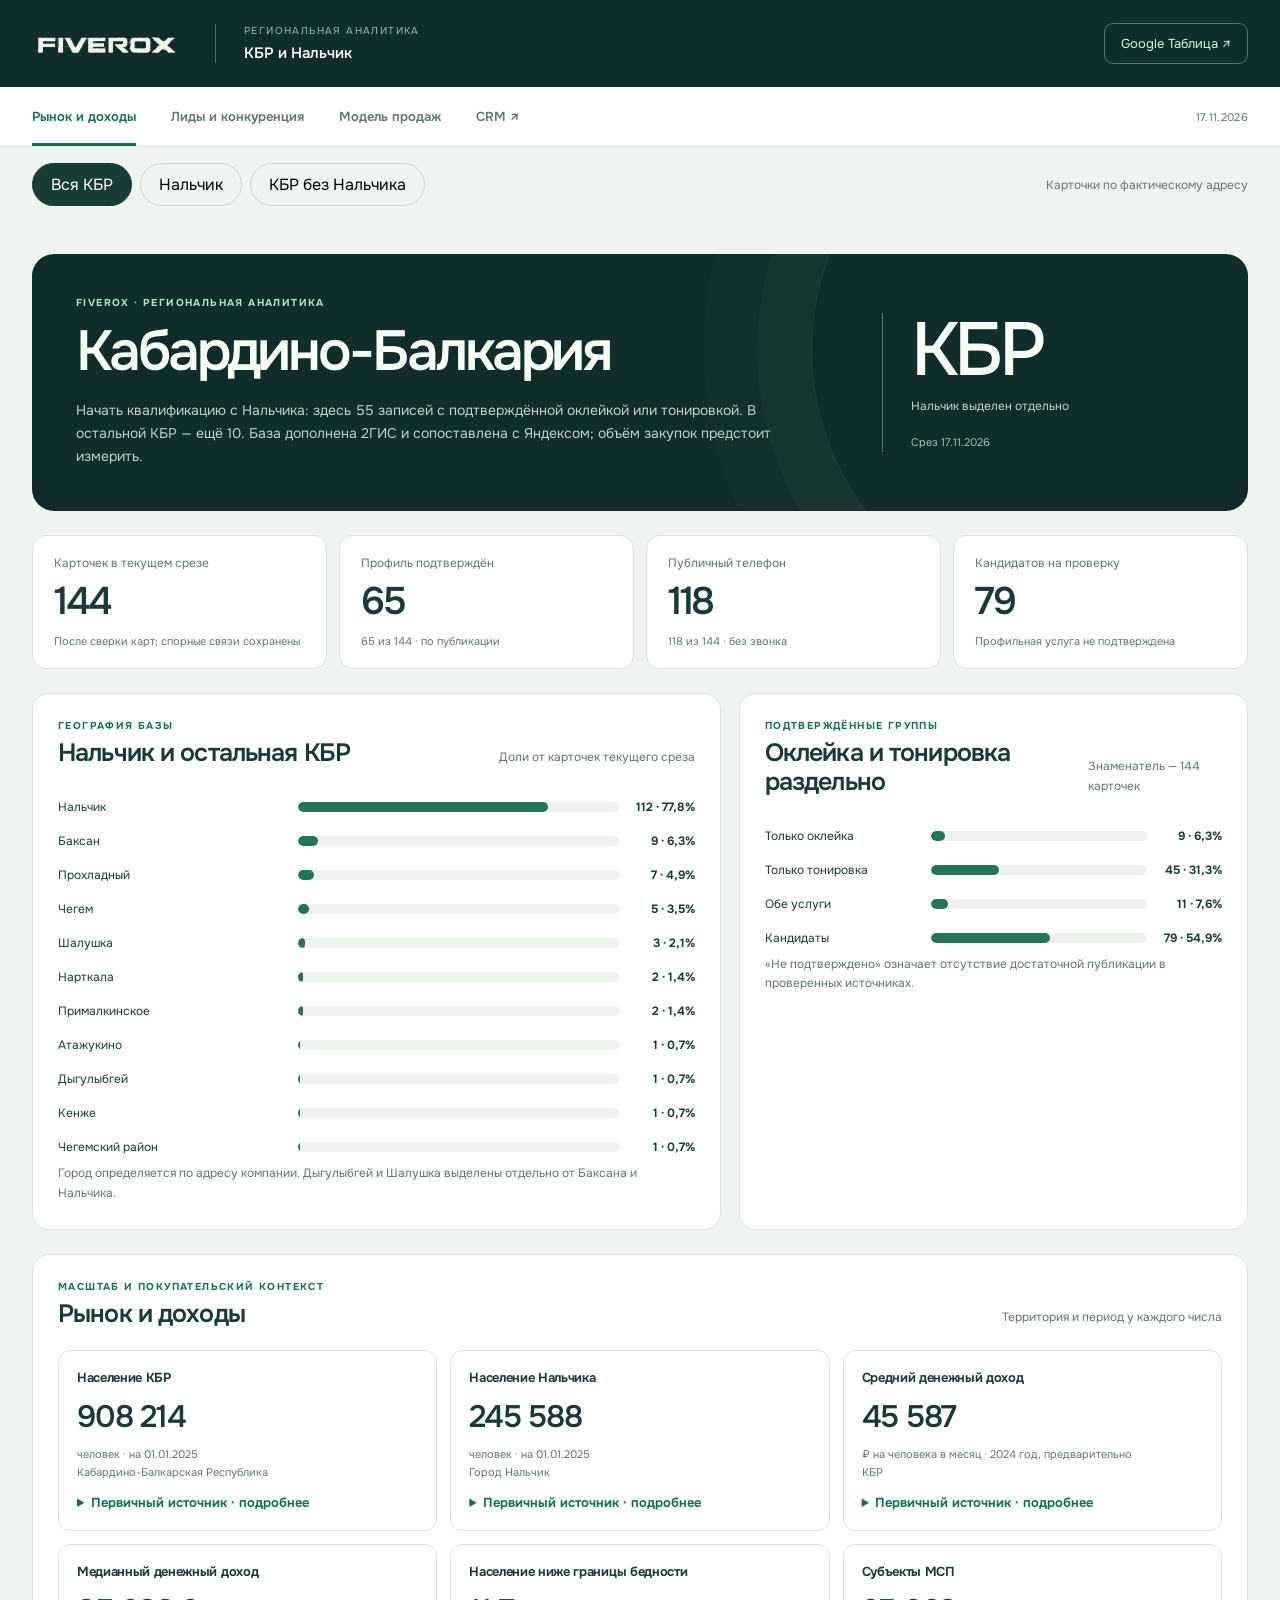
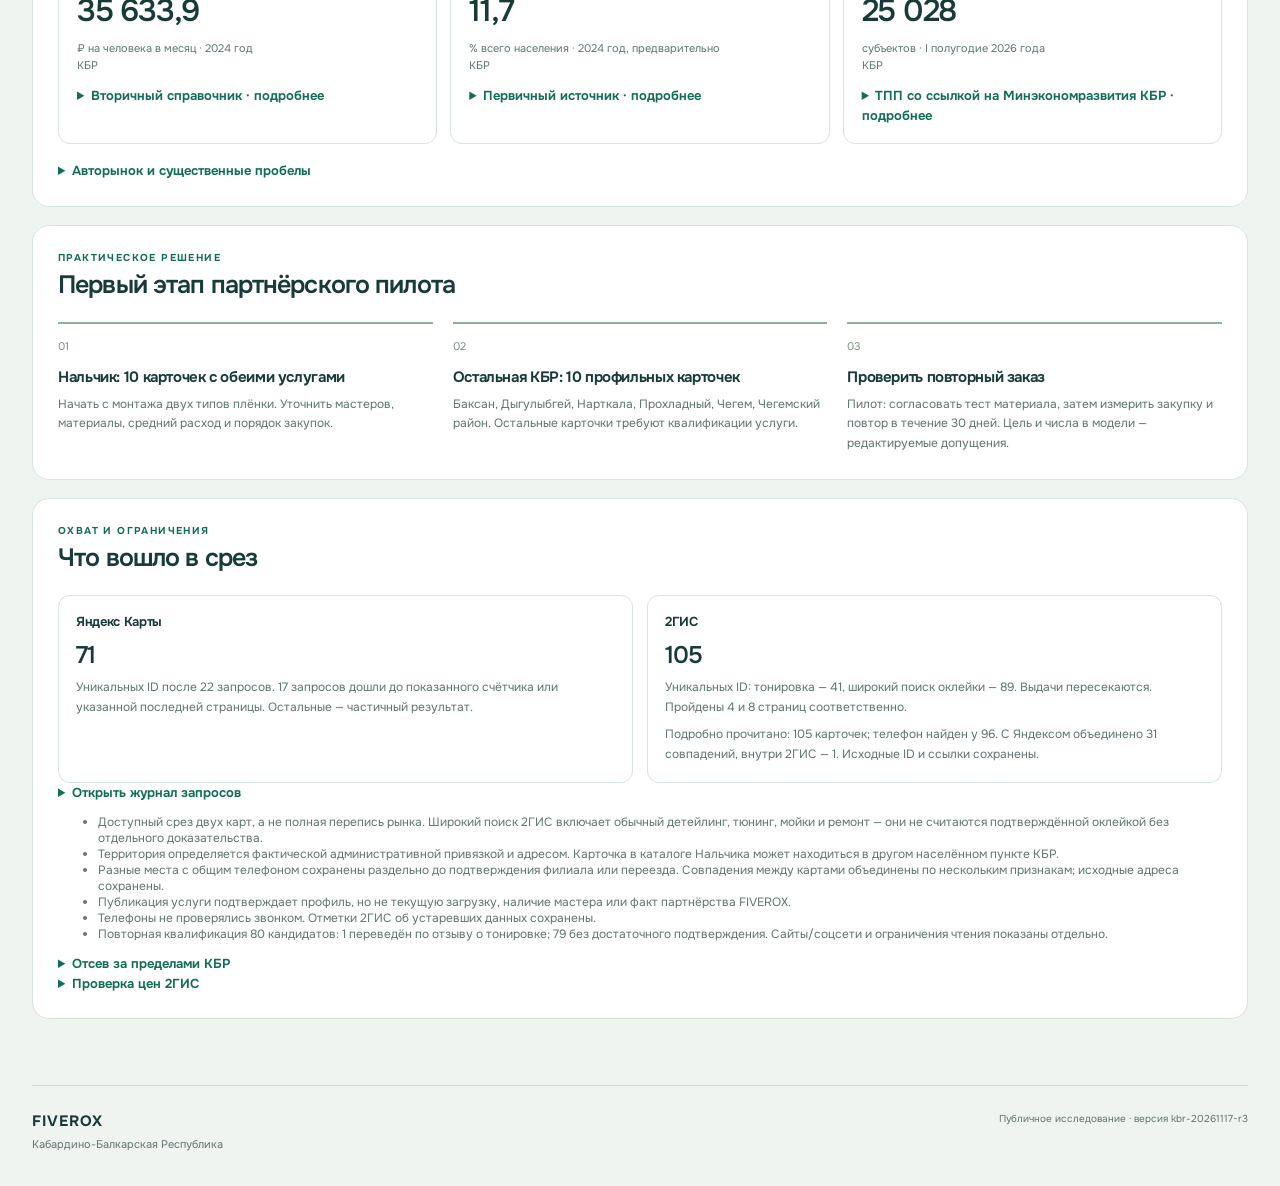
==== commit 8a88688b: "Review 80 KBR candidates, add source audit and separate CRM interface" ====
--- a/index.html
+++ b/index.html
@@ -7,8 +7,10 @@
 
 .price-detail{padding:18px 0;border-bottom:1px solid #cbded5}.price-detail h4{margin:0 0 10px}.price-detail p{margin:6px 0}.price-note{line-height:1.6}
 
-.scope-wrap{display:flex;gap:8px;flex-wrap:wrap;align-items:center;padding-block:16px}.scope-wrap button{background:transparent;border:1px solid #c8d4cc;padding:10px 18px;border-radius:40px;font:inherit;cursor:pointer}.scope-wrap button[aria-pressed=true]{background:#183c36;color:#fff;border-color:#183c36}.scope-wrap span{margin-left:auto;font-size:12px;color:#64756c}.audit-scroll{overflow:auto}table{border-collapse:collapse;width:100%;font-size:13px}th,td{text-align:left;padding:12px;border-bottom:1px solid #d6dfd5;vertical-align:top}.lead-card{background:#fff;border:1px solid #d9e1d9;border-radius:18px;padding:22px;display:flex;flex-direction:column;gap:12px;min-width:0}.lead-card h3{font-size:20px;overflow-wrap:anywhere}.lead-card button{margin-top:auto}.card-meta{display:flex;justify-content:space-between;gap:10px;font-size:11px;color:#6a7a70}.profile{font-size:13px;font-weight:600;color:#8b7145}.verified{color:#346457}.selection-stats{padding:12px 0;font-size:13px;color:#55685e}.model-inputs,.model-grid{display:grid;grid-template-columns:repeat(3,1fr);gap:20px;margin-block:24px}.model-grid article{background:#f4f6ef;border-radius:12px;padding:20px}.model-grid label,.model-inputs label{display:grid;gap:8px;margin-block:12px;font-size:13px}input,select{max-width:100%;min-width:0}progress{width:100%;height:16px;accent-color:#b39956}.price-entry{border-top:1px solid #d7dfd7;padding-block:14px}.price-entry p{margin-block:8px}.links{display:flex;flex-wrap:wrap;gap:14px;margin-block:20px}dialog h3{margin-top:25px}.notice.small{font-size:12px;padding:10px 16px}.macro-card details{font-size:12px;margin-top:12px}.macro-card details p{margin-block:10px}.gaps p,.gaps ul{margin-block:16px}button:focus-visible,a:focus-visible,input:focus-visible,select:focus-visible{outline:3px solid #ad8a36;outline-offset:3px}@media(max-width:640px){.model-inputs,.model-grid{grid-template-columns:1fr}.scope-wrap span{margin-left:0;width:100%}.scope-wrap button{padding:9px 11px;font-size:13px}.hero-side{min-width:0}.bar-row{grid-template-columns:110px 1fr 75px}.navigation{gap:16px}.navigation a{font-size:12px}.sheet-link{font-size:11px}.region-label{font-size:12px}dialog{max-width:calc(100vw - 24px)}.toolbar.secondary{align-items:stretch}.toolbar.secondary button{width:100%}}</style></head><body><a class="skip" href="#main">К содержимому</a><header class="masthead"><div class="container brand-row"><a href="#market" aria-label="Главная FIVEROX"><img src="[data-uri]" alt="FIVEROX" width="153" height="22"></a><div class="region-label"><span>Региональная аналитика</span><strong>КБР и Нальчик</strong></div><a class="sheet-link" href="https://docs.google.com/spreadsheets/d/17b92eecqi5J616EMa0POBwskFP478aURXoab0mJ0t0c/edit" target="_blank" rel="noopener noreferrer">Google Таблица ↗</a></div></header><div class="nav-shell"><nav class="container navigation" aria-label="Разделы"><a href="#market">Рынок и доходы</a><a href="#leads">Лиды и конкуренция</a><a href="#model">Модель продаж</a><span class="snapshot">17.11.2026</span></nav></div><div class="container scope-wrap" role="group" aria-label="Территория базы"><button data-scope="all" aria-pressed="true">Вся КБР</button><button data-scope="nalchik" aria-pressed="false">Нальчик</button><button data-scope="rest" aria-pressed="false">КБР без Нальчика</button><span>Карточки по фактическому адресу</span></div><main id="main" class="container" tabindex="-1"></main><footer class="container footer"><div><strong>FIVEROX</strong><span>Кабардино-Балкарская Республика</span></div><p>Публичное исследование · версия kbr-20261117-r2</p></footer><dialog id="leadDialog" aria-labelledby="dialogTitle"><button id="closeDialog" class="close" aria-label="Закрыть карточку">×</button><div id="dialogContent"></div></dialog><script type="application/json" id="dataset">{
-  "version": "kbr-20261117-r2",
+@media(max-width:600px){.navigation{display:flex;flex-wrap:wrap}.navigation a{font-size:12px;padding-inline:8px}}
+
+.scope-wrap{display:flex;gap:8px;flex-wrap:wrap;align-items:center;padding-block:16px}.scope-wrap button{background:transparent;border:1px solid #c8d4cc;padding:10px 18px;border-radius:40px;font:inherit;cursor:pointer}.scope-wrap button[aria-pressed=true]{background:#183c36;color:#fff;border-color:#183c36}.scope-wrap span{margin-left:auto;font-size:12px;color:#64756c}.audit-scroll{overflow:auto}table{border-collapse:collapse;width:100%;font-size:13px}th,td{text-align:left;padding:12px;border-bottom:1px solid #d6dfd5;vertical-align:top}.lead-card{background:#fff;border:1px solid #d9e1d9;border-radius:18px;padding:22px;display:flex;flex-direction:column;gap:12px;min-width:0}.lead-card h3{font-size:20px;overflow-wrap:anywhere}.lead-card button{margin-top:auto}.card-meta{display:flex;justify-content:space-between;gap:10px;font-size:11px;color:#6a7a70}.profile{font-size:13px;font-weight:600;color:#8b7145}.verified{color:#346457}.selection-stats{padding:12px 0;font-size:13px;color:#55685e}.model-inputs,.model-grid{display:grid;grid-template-columns:repeat(3,1fr);gap:20px;margin-block:24px}.model-grid article{background:#f4f6ef;border-radius:12px;padding:20px}.model-grid label,.model-inputs label{display:grid;gap:8px;margin-block:12px;font-size:13px}input,select{max-width:100%;min-width:0}progress{width:100%;height:16px;accent-color:#b39956}.price-entry{border-top:1px solid #d7dfd7;padding-block:14px}.price-entry p{margin-block:8px}.links{display:flex;flex-wrap:wrap;gap:14px;margin-block:20px}dialog h3{margin-top:25px}.notice.small{font-size:12px;padding:10px 16px}.macro-card details{font-size:12px;margin-top:12px}.macro-card details p{margin-block:10px}.gaps p,.gaps ul{margin-block:16px}button:focus-visible,a:focus-visible,input:focus-visible,select:focus-visible{outline:3px solid #ad8a36;outline-offset:3px}@media(max-width:640px){.model-inputs,.model-grid{grid-template-columns:1fr}.scope-wrap span{margin-left:0;width:100%}.scope-wrap button{padding:9px 11px;font-size:13px}.hero-side{min-width:0}.bar-row{grid-template-columns:110px 1fr 75px}.navigation{gap:16px}.navigation a{font-size:12px}.sheet-link{font-size:11px}.region-label{font-size:12px}dialog{max-width:calc(100vw - 24px)}.toolbar.secondary{align-items:stretch}.toolbar.secondary button{width:100%}}</style></head><body><a class="skip" href="#main">К содержимому</a><header class="masthead"><div class="container brand-row"><a href="#market" aria-label="Главная FIVEROX"><img src="[data-uri]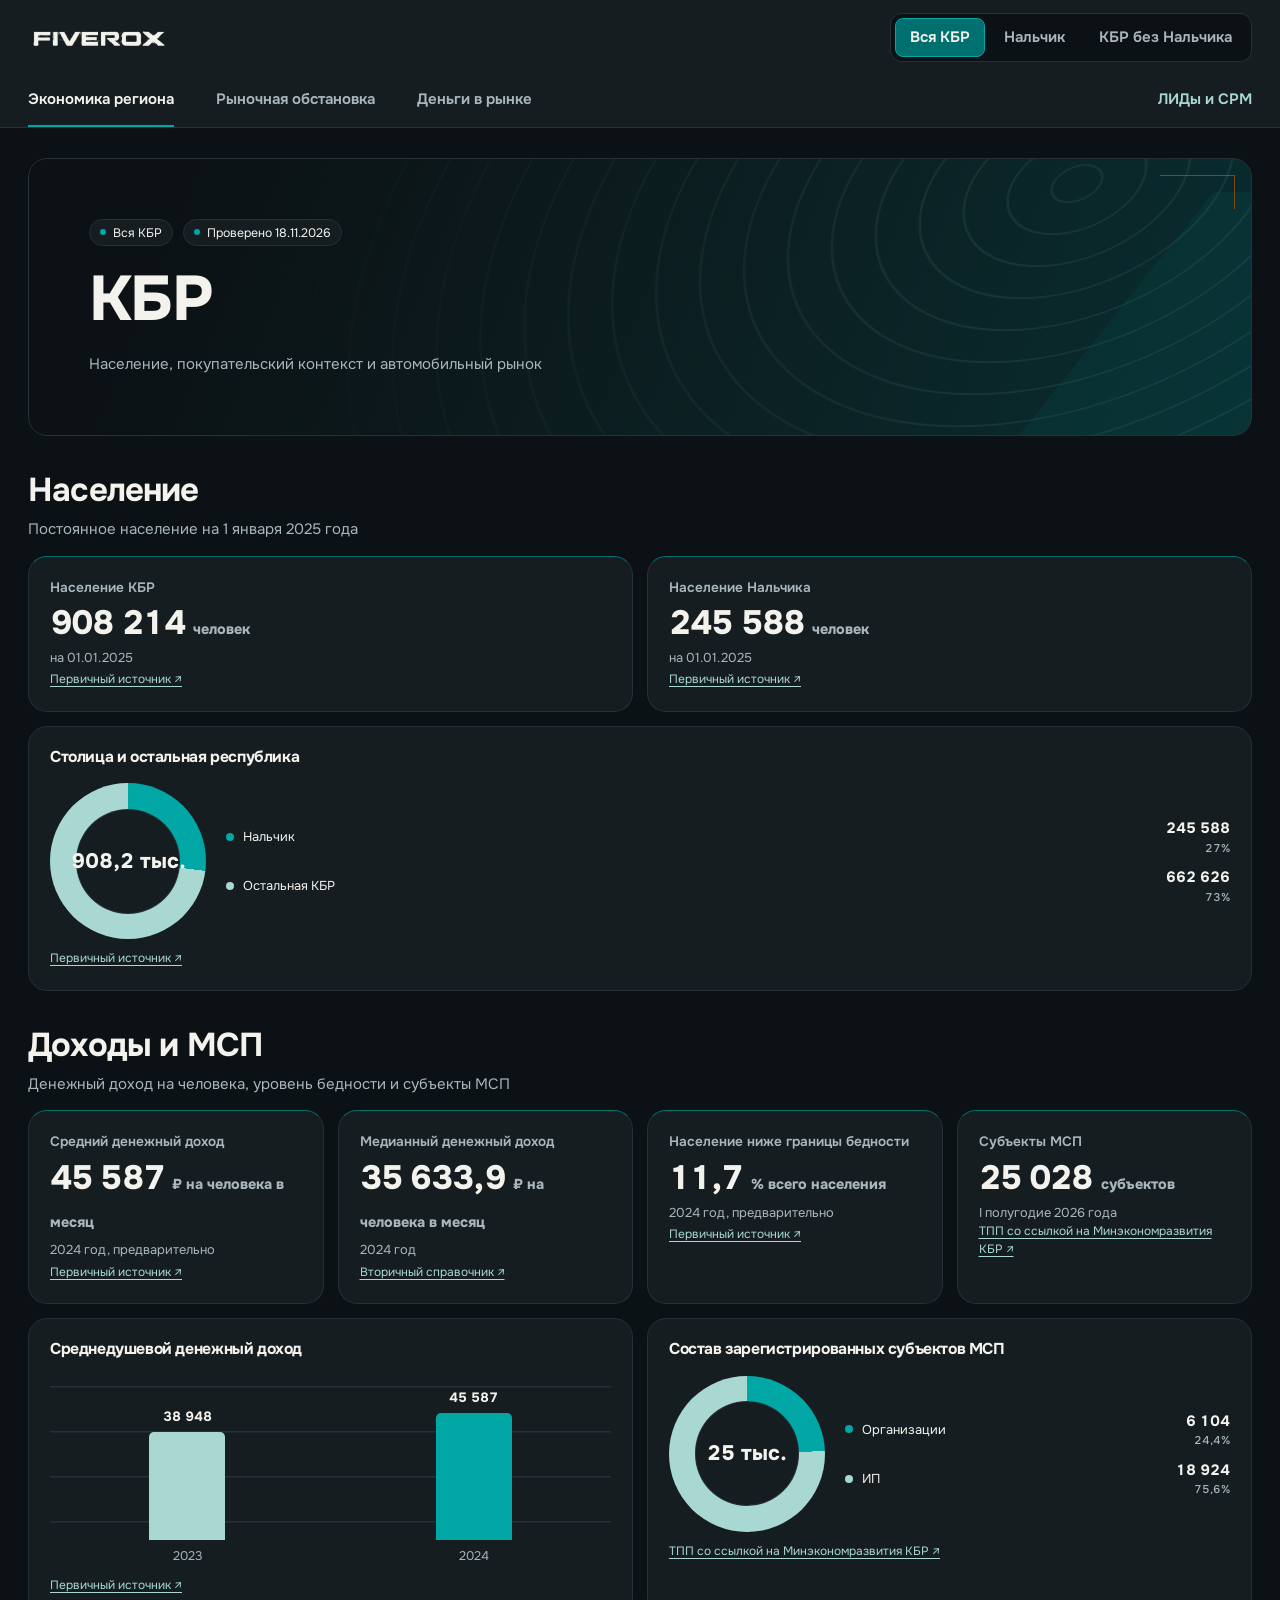
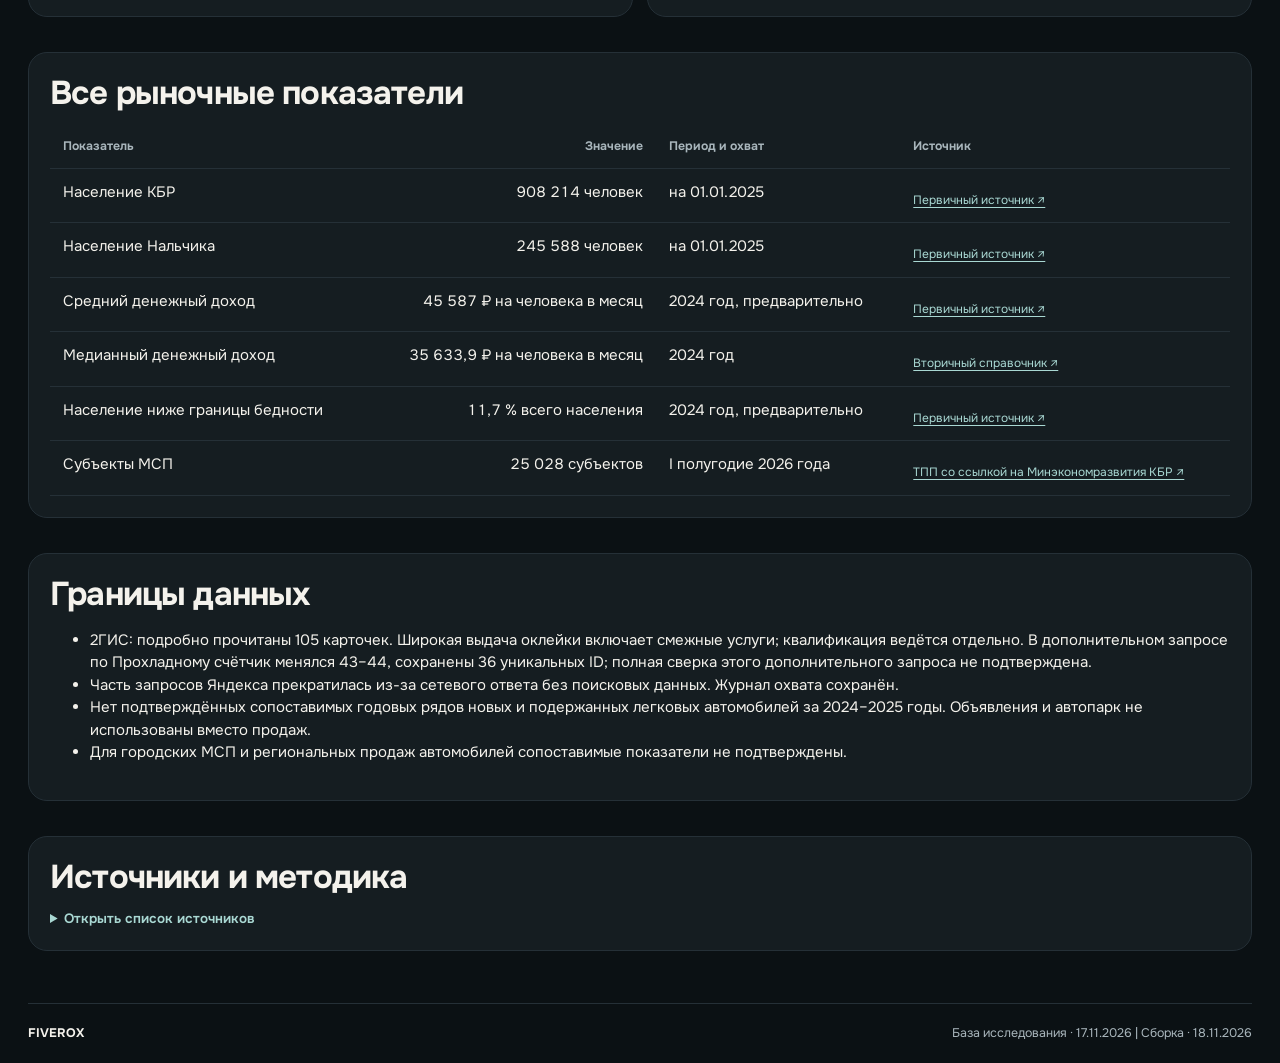
==== commit 1366997c: "Apply the FIVEROX regional site template to KBR and Nalchik" ====
--- a/index.html
+++ b/index.html
@@ -1,12095 +1,822 @@
-<!doctype html><html lang="ru"><head><meta charset="utf-8"><meta name="viewport" content="width=device-width,initial-scale=1"><meta name="theme-color" content="#17382e"><title>FIVEROX · КБР и Нальчик</title><meta name="description" content="База партнёров FIVEROX по КБР: Нальчик отдельно, подтверждения оклейки и тонировки, публичные контакты, цены и модель продаж."><style>@font-face{font-family:Onest;src:url('[data-uri]') format('truetype');font-weight:100 900;font-display:swap}
-:root{font-family:Onest,Arial,sans-serif;color:#183b39;background:#f0f4f1;--ink:#183b39;--muted:#607572;--line:#d8e3dc;--green:#126e59;--mint:#b8f3cc;--dark:#102c2b;--white:#fff;--amber:#876323;color-scheme:light}
-*{box-sizing:border-box}body{margin:0}a{color:var(--green);text-underline-offset:3px}button,input,select{font:inherit}button,select{cursor:pointer}button,a,input,select{touch-action:manipulation}button:focus-visible,a:focus-visible,input:focus-visible,select:focus-visible,summary:focus-visible{outline:3px solid #4b9982;outline-offset:4px}p,h1,h2,h3{margin:0}p{line-height:1.65}.container{width:min(1280px,calc(100% - 64px));margin-inline:auto}.skip{position:fixed;top:-100px;left:20px;z-index:50;background:white;padding:14px}.skip:focus{top:8px}.reading-progress{position:fixed;top:0;left:0;right:0;height:3px;z-index:20}.reading-progress span{display:block;height:100%;background:#91dba5;width:0}.masthead{background:var(--dark);color:white}.brand-row{min-height:87px;display:flex;align-items:center;gap:30px}.brand-row img{display:block;width:153px;height:auto}.region-label{border-left:1px solid #506b65;padding-left:28px;display:grid;gap:6px}.region-label span{font-size:10px;letter-spacing:.14em;text-transform:uppercase;color:#a1bdb5}.region-label strong{font-size:15px;font-weight:550}.sheet-link{margin-left:auto;border:1px solid #58726a;border-radius:9px;padding:11px 16px;color:#d0f6de;text-decoration:none;font-size:13px}.sheet-link span{margin-left:14px}.nav-shell{background:#fff;border-bottom:1px solid var(--line);position:sticky;top:0;z-index:5}.navigation{display:flex;gap:35px;align-items:stretch;min-height:59px}.navigation>a{display:flex;align-items:center;color:var(--muted);font-size:13px;text-decoration:none;position:relative;font-weight:600;white-space:nowrap}.navigation>a[aria-current]{color:var(--green)}.navigation>a[aria-current]:after{content:'';position:absolute;height:3px;background:var(--green);bottom:0;left:0;right:0}.snapshot{margin-left:auto;align-self:center;font-size:11px;letter-spacing:.03em;color:var(--muted)}main{padding-block:32px 48px;min-height:70vh}.hero{display:grid;grid-template-columns:1.65fr .7fr;gap:48px;background:var(--dark);border-radius:22px;color:#f5fff5;overflow:hidden;padding:42px 44px;margin-bottom:24px;position:relative}.hero:after{content:'';position:absolute;right:-95px;top:-170px;width:530px;height:530px;border:1px solid #80ba8f25;border-radius:50%;box-shadow:0 0 0 54px #80ba8f0a,0 0 0 108px #80ba8f07;pointer-events:none}.eyebrow{font-size:10px;letter-spacing:.14em;text-transform:uppercase;font-weight:700;color:var(--green);margin-bottom:12px}.hero .eyebrow{color:#b2e7c2}h1{font-size:clamp(33px,4.4vw,59px);letter-spacing:-.055em;line-height:1.07;font-weight:570;max-width:800px}.hero p{font-size:14px;color:#bdd2c9;max-width:730px;margin-top:18px}.hero .button{margin-top:24px;background:var(--mint);color:#183b2a;border:0}.hero-side{align-self:center;position:relative;z-index:1;border-left:1px solid #54766a;padding-left:28px}.hero-side>strong{font-size:75px;letter-spacing:-.07em;line-height:1;font-weight:500}.hero-side>span{display:block;color:#bfd7ca;font-size:12px;margin-top:10px}.hero-side small{display:block;margin-top:20px;color:#a3bfb0;font-size:11px;line-height:1.6}.metrics{display:grid;grid-template-columns:repeat(4,minmax(0,1fr));gap:12px;margin-bottom:24px}.metric{background:white;border:1px solid var(--line);border-radius:14px;padding:19px 21px;min-width:0}.metric span{display:block;font-size:12px;color:var(--muted)}.metric strong{display:block;font-size:clamp(28px,3vw,40px);font-weight:550;letter-spacing:-.06em;line-height:1.15;margin-block:9px}.metric small{display:block;font-size:11px;line-height:1.5;color:var(--muted)}.metric.accent{background:#e0edde;border-color:#c8ddc6}.panel{background:white;border:1px solid var(--line);border-radius:17px;padding:25px;margin-bottom:18px;min-width:0}.section-head{display:flex;justify-content:space-between;align-items:end;gap:24px;margin-bottom:22px}.section-head .eyebrow{margin-bottom:7px}h2{font-size:25px;line-height:1.15;letter-spacing:-.035em;font-weight:600}h3{font-size:18px;letter-spacing:-.025em;font-weight:650}.section-head p,.note{font-size:12px;color:var(--muted)}.split{display:grid;grid-template-columns:1.15fr .85fr;gap:18px;margin-bottom:6px}.equal{grid-template-columns:1fr 1fr}.chart-list{list-style:none;margin:0;padding:0}.bar-row{display:grid;grid-template-columns:minmax(110px,1.05fr) minmax(25px,1.5fr) 60px;align-items:center;gap:15px;padding:9px 0}.bar-row .label{font-size:12px;text-align:left}.bar-row .number{font-size:12px;font-weight:650;text-align:right;white-space:nowrap}.track{height:10px;border-radius:5px;background:#edf2ed;overflow:hidden}.track>span{display:block;width:var(--value);height:100%;background:#24735b;border-radius:5px}.bar-row button{border:0;background:none;padding:0;text-align:left;color:var(--green);font-size:12px;text-decoration:underline;text-decoration-style:dotted;text-underline-offset:4px}.legend{display:flex;gap:18px;flex-wrap:wrap;font-size:11px;color:var(--muted);margin-top:18px}.legend b{color:var(--ink);font-weight:650}.notice{font-size:12px;line-height:1.65;background:#f0f6ee;border-left:3px solid #719d6e;border-radius:0 8px 8px 0;padding:13px 15px;color:#415c4b}.notice.amber{background:#fcf8eb;border-color:#b69246;color:#715b30}.coverage{display:grid;grid-template-columns:1fr 1fr;gap:14px;margin-top:18px}.coverage-item{border:1px solid var(--line);border-radius:12px;padding:17px}.coverage-item strong{font-size:24px;letter-spacing:-.04em;font-weight:550}.coverage-item h3{font-size:13px;margin-bottom:10px}.coverage-item p{font-size:12px;color:var(--muted);margin-top:8px}.text-link{font-size:12px}.macro-grid{display:grid;grid-template-columns:repeat(3,minmax(0,1fr));gap:13px}.macro-card{border:1px solid var(--line);border-radius:12px;padding:18px}.macro-card .macro-value{display:block;font-size:31px;letter-spacing:-.04em;margin:10px 0;font-weight:550}.macro-card h3{font-size:13px;line-height:1.4}.macro-card p{font-size:11px;color:var(--muted);line-height:1.55}.macro-card a{font-size:11px}.gaps{margin-top:17px}.gaps li{font-size:12px;line-height:1.65;margin-block:7px;color:var(--muted)}.button{display:inline-flex;justify-content:center;align-items:center;gap:12px;border:1px solid #c5d4c8;background:#f5f8f2;color:#245b40;border-radius:8px;padding:10px 14px;font-size:12px;font-weight:650;text-decoration:none;line-height:1.3}.button:hover{background:#e6f1df}.button.secondary{background:white}.toolbar{display:grid;grid-template-columns:1.5fr repeat(3,minmax(0,1fr));gap:12px}.toolbar.secondary{grid-template-columns:repeat(3,minmax(0,1fr))}.toolbar+.toolbar{margin-top:13px}label{display:grid;gap:7px;font-size:11px;color:var(--muted);font-weight:600}input,select{width:100%;min-width:0;min-height:43px;border:1px solid #c5d5c8;background:#fff;border-radius:8px;padding:10px 11px;color:var(--ink);font-size:13px}input:hover,select:hover{border-color:#689d81}.filter-tools{display:flex;justify-content:space-between;gap:14px;align-items:center;margin-top:18px}.filter-count{font-size:12px;color:var(--muted)}.filter-count strong{color:var(--ink)}.filter-actions{display:flex;gap:8px}.selection-stats{display:flex;flex-wrap:wrap;gap:16px 24px;font-size:12px;padding:0 2px 20px;color:var(--muted)}.selection-stats strong{color:var(--ink);font-weight:650}.cards{display:grid;grid-template-columns:repeat(3,minmax(0,1fr));gap:14px;margin-bottom:24px}.lead{background:white;border:1px solid var(--line);border-radius:14px;padding:20px;display:flex;flex-direction:column;min-width:0;gap:12px}.lead-top{display:flex;align-items:start;gap:10px;justify-content:space-between}.lead h3{font-size:20px;overflow-wrap:anywhere}.lead-id{font-size:10px;color:#789085;margin-top:6px}.priority{flex:none;border-radius:5px;padding:5px 7px;background:#edf1eb;font-size:10px;color:#586e60;font-weight:750}.priority.A{color:#236239;background:#ddf1d9}.priority.C{color:#7b7159;background:#f5f0e6}.pills{display:flex;flex-wrap:wrap;gap:6px}.pill{border-radius:100px;padding:5px 8px;font-size:10px;line-height:1.3;font-weight:650;background:#e1f1df;color:#2f683b}.pill.pending{background:#f5efdf;color:#7a632d}.pill.neutral{background:#edf2ed;color:#5d7366}.lead .address{font-size:12px;line-height:1.6;color:var(--muted);min-height:39px;overflow-wrap:anywhere}.lead .phone{font-size:13px;color:var(--ink);text-decoration:none;font-weight:600}.lead .phone.unknown{font-size:12px;font-weight:400;color:var(--muted)}.source-row{display:flex;flex-wrap:wrap;gap:12px;font-size:11px}.lead .card-note{font-size:11px;color:var(--muted);line-height:1.6}.lead>.button{align-self:flex-start;margin-top:auto}.lead .price-note{font-size:11px;color:var(--muted);border-top:1px solid var(--line);padding-top:12px}.empty{border:1px dashed #a4bda7;border-radius:14px;padding:35px;text-align:center;background:#fff;margin-bottom:24px}.empty p{font-size:13px;color:var(--muted);margin-bottom:15px}details>summary{color:var(--green);font-weight:650;font-size:13px;cursor:pointer;line-height:1.5}details[open]>summary{margin-bottom:18px}.pending-grid{display:grid;grid-template-columns:repeat(2,minmax(0,1fr));gap:12px}.pending-card{border:1px solid var(--line);border-radius:11px;padding:16px}.pending-card h3{font-size:14px;margin-bottom:8px}.pending-card p{font-size:12px;color:var(--muted);margin-bottom:8px}.table-wrap{overflow:auto}table{width:100%;border-collapse:collapse;font-size:12px;min-width:620px}td,th{padding:13px 12px;border-bottom:1px solid var(--line);text-align:left;vertical-align:top;line-height:1.5}th{font-size:10px;letter-spacing:.05em;color:var(--muted);background:#f4f7f1;font-weight:650}.model-grid{display:grid;grid-template-columns:1.15fr .85fr;gap:18px}.model-inputs{display:grid;grid-template-columns:repeat(3,minmax(0,1fr));gap:13px}.model-inputs .wide{grid-column:1/-1}.model-output{background:var(--dark);border-radius:15px;padding:26px;color:#f7fff8;position:sticky;top:82px;align-self:start}.model-output .eyebrow{color:#bce1bf}.model-output .output-item{padding:18px 0;border-bottom:1px solid #38544c}.model-output .output-item:last-child{border:0}.output-item span{display:block;font-size:12px;color:#a9c6b6}.output-item strong{display:block;font-size:35px;letter-spacing:-.05em;font-weight:500;margin-top:7px}.output-item.main strong{color:#bcf3c8;font-size:46px}.model-output small{display:block;font-size:11px;line-height:1.6;margin-top:18px;color:#a9c6b6}.error{color:#923f32;font-size:12px;padding:13px;background:#fff0eb;border:1px solid #e1b7a9;border-radius:8px;margin-top:14px}.error[hidden]{display:none}.scenario-grid{display:grid;grid-template-columns:repeat(3,minmax(0,1fr));gap:13px}.scenario-card{border:1px solid var(--line);padding:18px;border-radius:12px}.scenario-card h3{font-size:14px;margin-bottom:10px}.scenario-card strong{font-size:24px;letter-spacing:-.04em}.scenario-card p{font-size:11px;color:var(--muted);margin-top:7px}.plan{display:grid;grid-template-columns:repeat(3,minmax(0,1fr));gap:20px;counter-reset:step}.plan>div{border-top:2px solid #8cb191;padding-top:15px}.plan>div:before{counter-increment:step;content:'0' counter(step);display:block;font-size:11px;color:#789380;margin-bottom:14px}.plan h3{font-size:15px;margin-bottom:8px}.plan p{font-size:12px;color:var(--muted)}.footer{border-top:1px solid #cddbd0;display:flex;justify-content:space-between;gap:20px;align-items:start;padding-block:25px 35px;color:var(--muted);font-size:11px}.footer strong{display:block;color:var(--ink);font-size:15px;margin-bottom:6px;letter-spacing:.06em}.footer p{font-size:10px}dialog{color:var(--ink);width:min(760px,calc(100% - 28px));max-height:88dvh;padding:33px;border:1px solid var(--line);border-radius:18px;overflow:auto}dialog::backdrop{background:#0b2427ad;backdrop-filter:blur(3px)}.close{position:absolute;top:13px;right:13px;width:33px;height:33px;border:0;border-radius:50%;background:#edf4eb;color:var(--ink);font-size:23px}dialog h2{padding-right:25px;margin-bottom:8px}.dialog-section{padding-top:18px;margin-top:19px;border-top:1px solid var(--line)}.dialog-section h3{font-size:14px;margin-bottom:9px}.dialog-section p,.dialog-section li{font-size:12px;line-height:1.7;overflow-wrap:anywhere}.dialog-section ul{padding-left:18px;margin:8px 0}.dialog-section .source-row{margin-top:12px}.dialog-rating{display:flex;gap:20px;font-size:12px;margin-top:15px;color:var(--muted)}.loading{padding:40px}
-@media(max-width:1000px){.hero{grid-template-columns:1.8fr .7fr;gap:25px;padding:32px}.hero-side{padding-left:20px}.hero-side>strong{font-size:64px}.cards{grid-template-columns:repeat(2,minmax(0,1fr))}.snapshot{display:none}.toolbar{grid-template-columns:repeat(2,minmax(0,1fr))}.macro-grid{grid-template-columns:repeat(2,minmax(0,1fr))}.model-grid{grid-template-columns:1fr}.model-output{position:static;display:grid;grid-template-columns:repeat(3,minmax(0,1fr));gap:20px}.model-output .eyebrow,.model-output small{grid-column:1/-1}.model-output .output-item{border-bottom:0;padding:0}.output-item.main strong{font-size:35px}.output-item strong{font-size:30px}}
-@media(max-width:680px){.container{width:calc(100% - 28px)}.brand-row{min-height:77px;gap:16px;flex-wrap:wrap;padding-block:17px}.brand-row img{width:110px}.region-label{padding-left:14px}.region-label strong{font-size:12px}.region-label span{font-size:8px}.sheet-link{font-size:10px;padding:8px;margin-left:0}.sheet-link span{margin-left:6px}.navigation{gap:0;justify-content:space-between;min-height:55px}.navigation>a{font-size:10px}.hero{grid-template-columns:1fr;padding:27px 23px;gap:25px;border-radius:16px}.hero h1{font-size:36px}.hero-side{display:flex;gap:20px;align-items:center;border-left:0;border-top:1px solid #54766a;padding:20px 0 0}.hero-side>strong{font-size:52px}.hero-side>span{font-size:11px;margin:0;max-width:130px}.hero-side small{display:none}.hero p{font-size:13px}.hero .button{margin-top:20px}.metrics{grid-template-columns:1fr 1fr;gap:9px}.metric{padding:15px}.metric strong{font-size:31px}.metric span{font-size:11px}.metric small{font-size:10px}.split,.equal,.macro-grid,.coverage,.pending-grid,.plan,.scenario-grid{grid-template-columns:1fr}.panel{padding:20px 17px}.section-head{display:block}.section-head p{margin-top:10px}h2{font-size:23px}.bar-row{grid-template-columns:minmax(100px,1fr) minmax(30px,1.4fr) 56px;gap:10px}.cards{grid-template-columns:1fr}.toolbar,.toolbar.secondary{grid-template-columns:1fr 1fr}.toolbar .search-field{grid-column:1/-1}.filter-tools{align-items:start;flex-direction:column}.filter-actions{width:100%}.filter-actions .button{flex:1;padding-inline:10px}.selection-stats{gap:10px 18px}.lead{padding:19px}.model-inputs{grid-template-columns:repeat(2,minmax(0,1fr))}.model-output{grid-template-columns:1fr;gap:5px}.model-output .output-item{padding:14px 0;border-bottom:1px solid #38544c}.model-output .eyebrow{margin:0}.model-output small{margin-top:10px}.footer{flex-direction:column;gap:12px}.dialog-rating{flex-direction:column;gap:6px}dialog{padding:26px 20px}.snapshot{display:none}main{padding-top:20px}}
-@media(prefers-reduced-motion:no-preference){html{scroll-behavior:smooth}.button,.lead{transition:background .15s,border-color .15s}.lead:hover{border-color:#92b599}}
-
-.price-detail{padding:18px 0;border-bottom:1px solid #cbded5}.price-detail h4{margin:0 0 10px}.price-detail p{margin:6px 0}.price-note{line-height:1.6}
-
-@media(max-width:600px){.navigation{display:flex;flex-wrap:wrap}.navigation a{font-size:12px;padding-inline:8px}}
-
-.scope-wrap{display:flex;gap:8px;flex-wrap:wrap;align-items:center;padding-block:16px}.scope-wrap button{background:transparent;border:1px solid #c8d4cc;padding:10px 18px;border-radius:40px;font:inherit;cursor:pointer}.scope-wrap button[aria-pressed=true]{background:#183c36;color:#fff;border-color:#183c36}.scope-wrap span{margin-left:auto;font-size:12px;color:#64756c}.audit-scroll{overflow:auto}table{border-collapse:collapse;width:100%;font-size:13px}th,td{text-align:left;padding:12px;border-bottom:1px solid #d6dfd5;vertical-align:top}.lead-card{background:#fff;border:1px solid #d9e1d9;border-radius:18px;padding:22px;display:flex;flex-direction:column;gap:12px;min-width:0}.lead-card h3{font-size:20px;overflow-wrap:anywhere}.lead-card button{margin-top:auto}.card-meta{display:flex;justify-content:space-between;gap:10px;font-size:11px;color:#6a7a70}.profile{font-size:13px;font-weight:600;color:#8b7145}.verified{color:#346457}.selection-stats{padding:12px 0;font-size:13px;color:#55685e}.model-inputs,.model-grid{display:grid;grid-template-columns:repeat(3,1fr);gap:20px;margin-block:24px}.model-grid article{background:#f4f6ef;border-radius:12px;padding:20px}.model-grid label,.model-inputs label{display:grid;gap:8px;margin-block:12px;font-size:13px}input,select{max-width:100%;min-width:0}progress{width:100%;height:16px;accent-color:#b39956}.price-entry{border-top:1px solid #d7dfd7;padding-block:14px}.price-entry p{margin-block:8px}.links{display:flex;flex-wrap:wrap;gap:14px;margin-block:20px}dialog h3{margin-top:25px}.notice.small{font-size:12px;padding:10px 16px}.macro-card details{font-size:12px;margin-top:12px}.macro-card details p{margin-block:10px}.gaps p,.gaps ul{margin-block:16px}button:focus-visible,a:focus-visible,input:focus-visible,select:focus-visible{outline:3px solid #ad8a36;outline-offset:3px}@media(max-width:640px){.model-inputs,.model-grid{grid-template-columns:1fr}.scope-wrap span{margin-left:0;width:100%}.scope-wrap button{padding:9px 11px;font-size:13px}.hero-side{min-width:0}.bar-row{grid-template-columns:110px 1fr 75px}.navigation{gap:16px}.navigation a{font-size:12px}.sheet-link{font-size:11px}.region-label{font-size:12px}dialog{max-width:calc(100vw - 24px)}.toolbar.secondary{align-items:stretch}.toolbar.secondary button{width:100%}}</style></head><body><a class="skip" href="#main">К содержимому</a><header class="masthead"><div class="container brand-row"><a href="#market" aria-label="Главная FIVEROX"><img src="[data-uri]